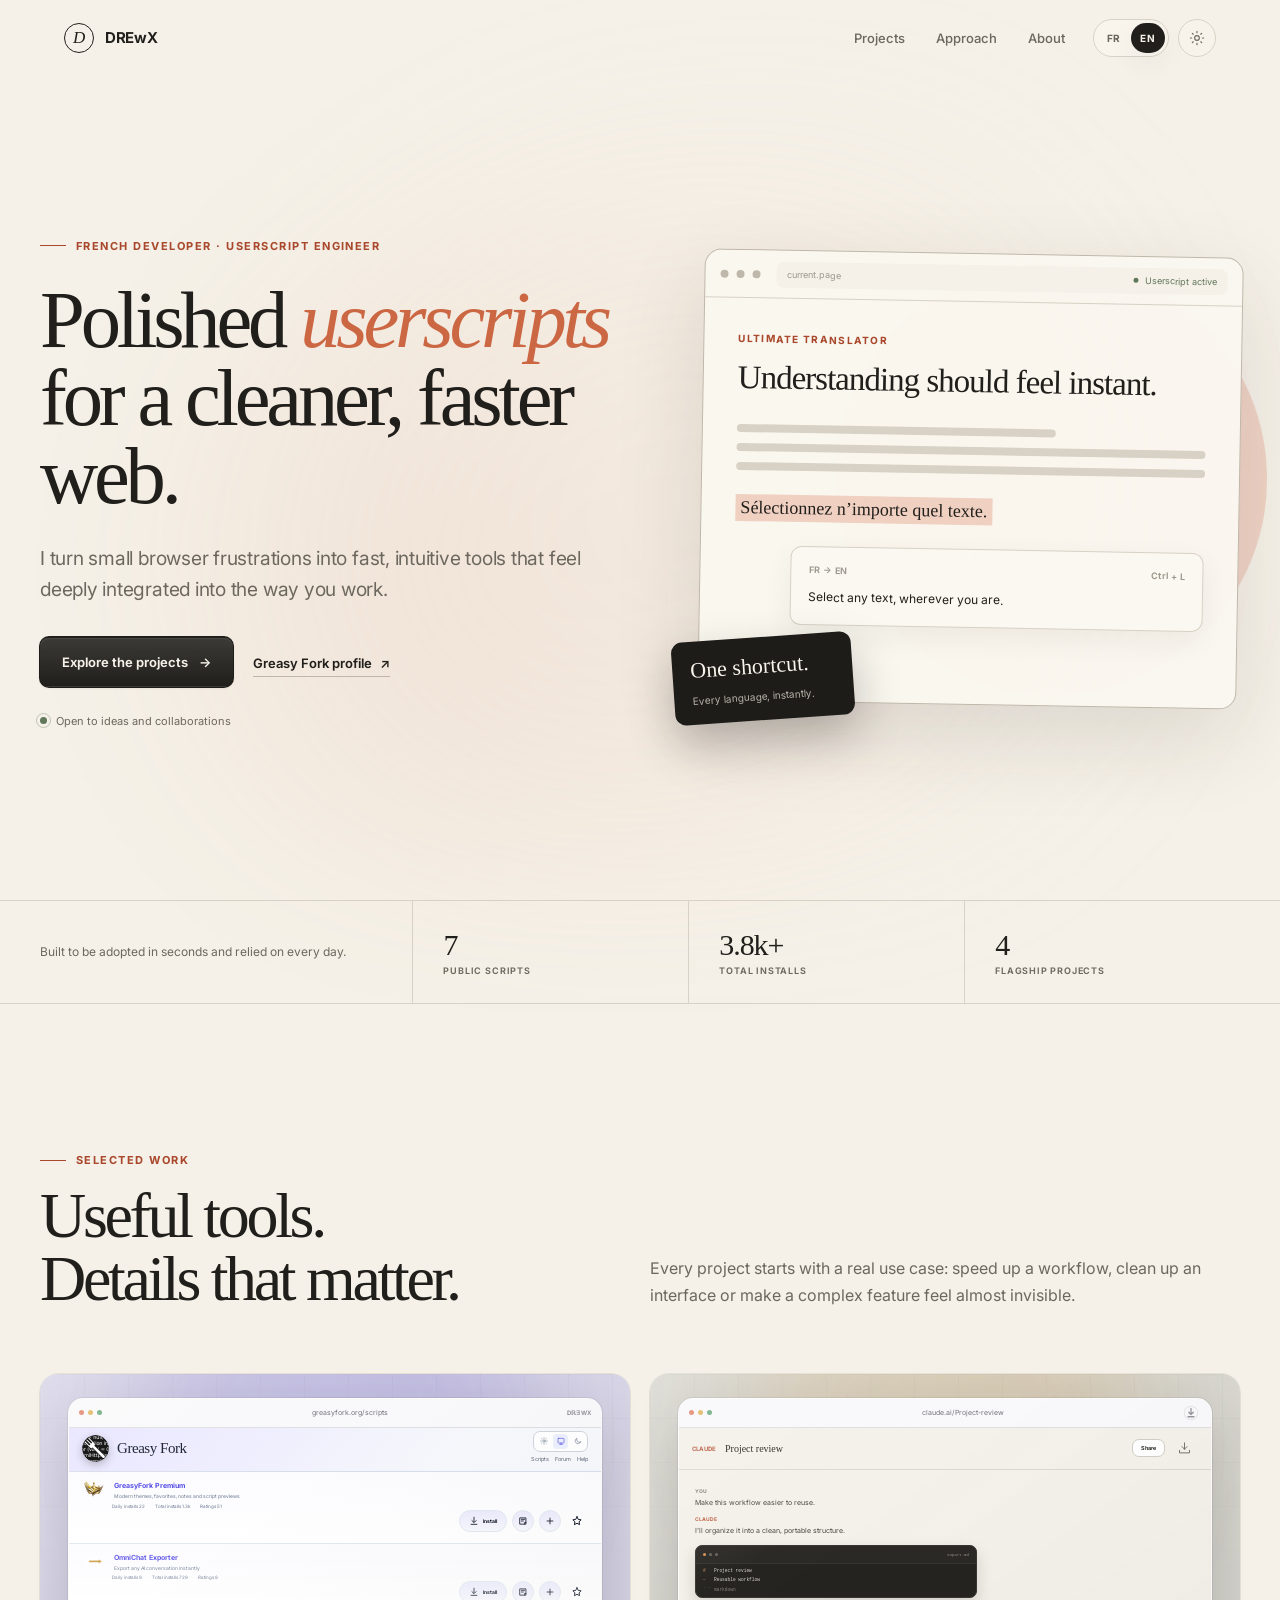
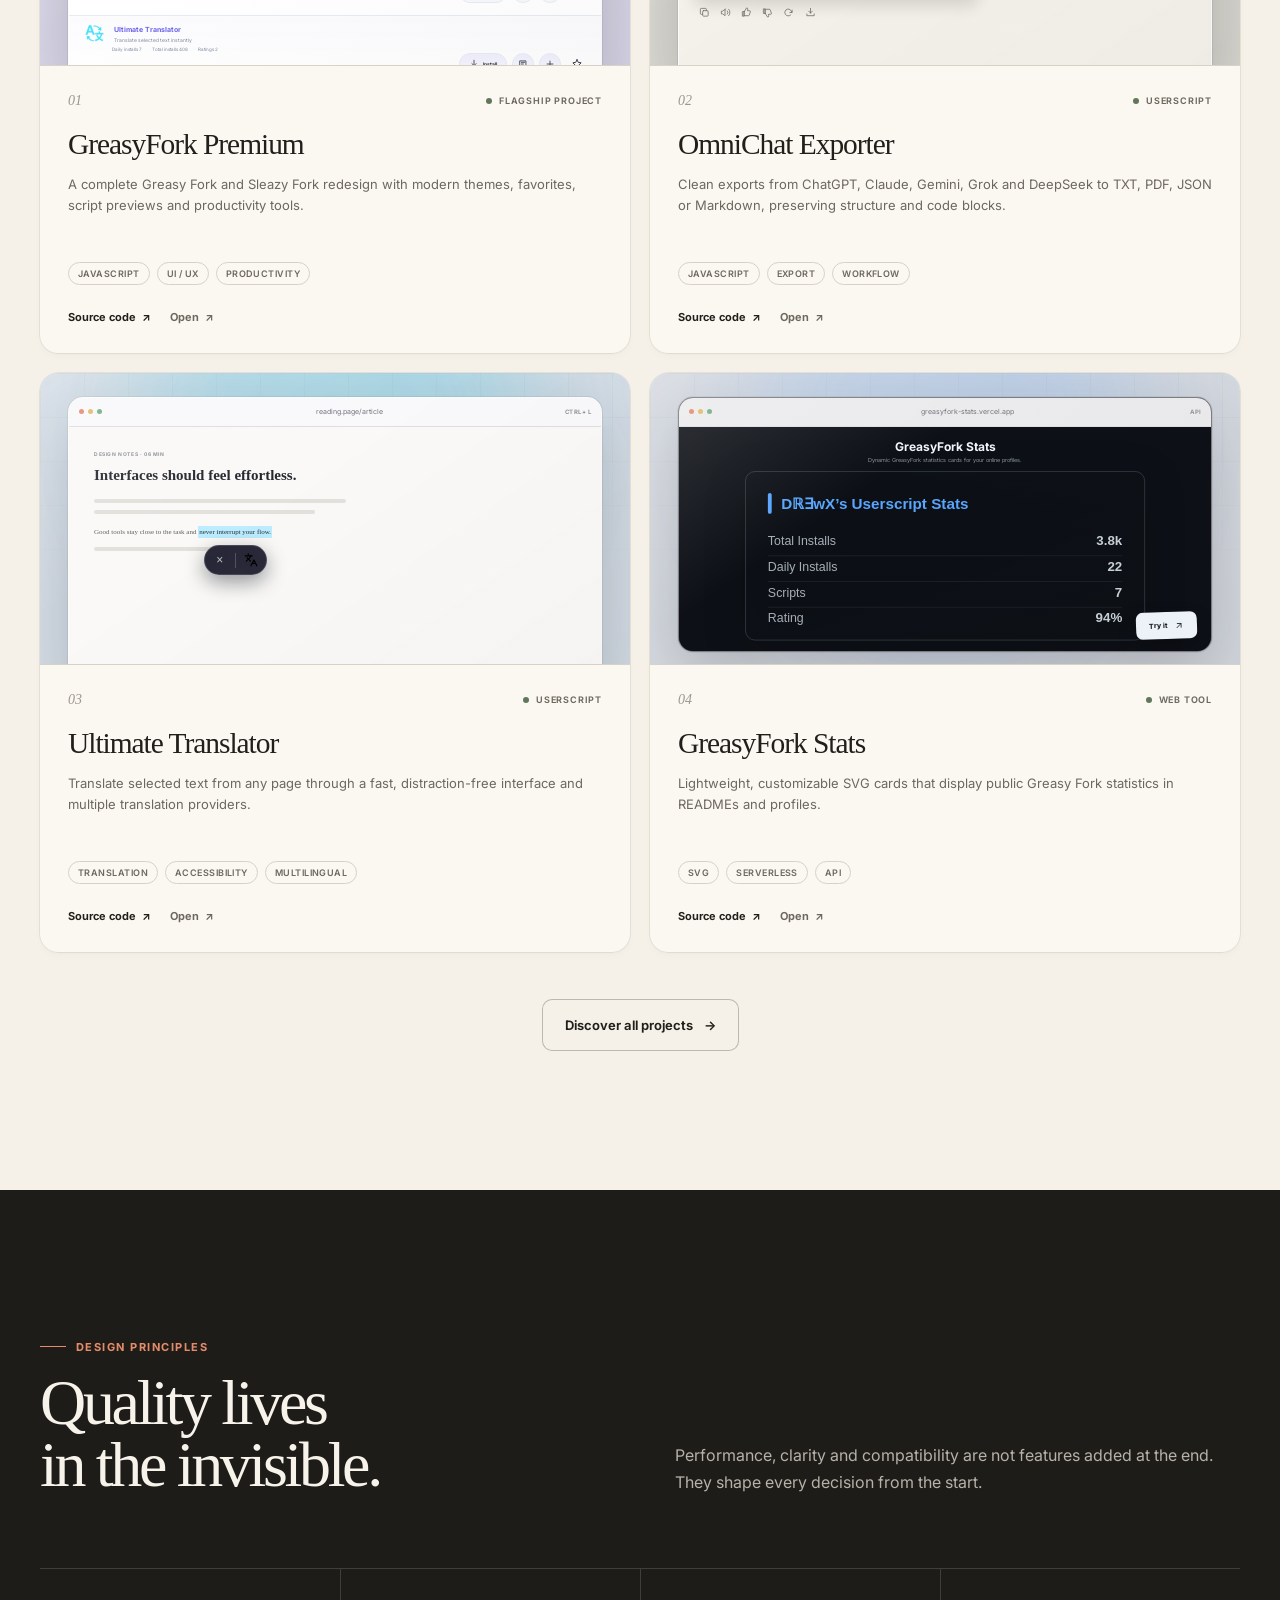
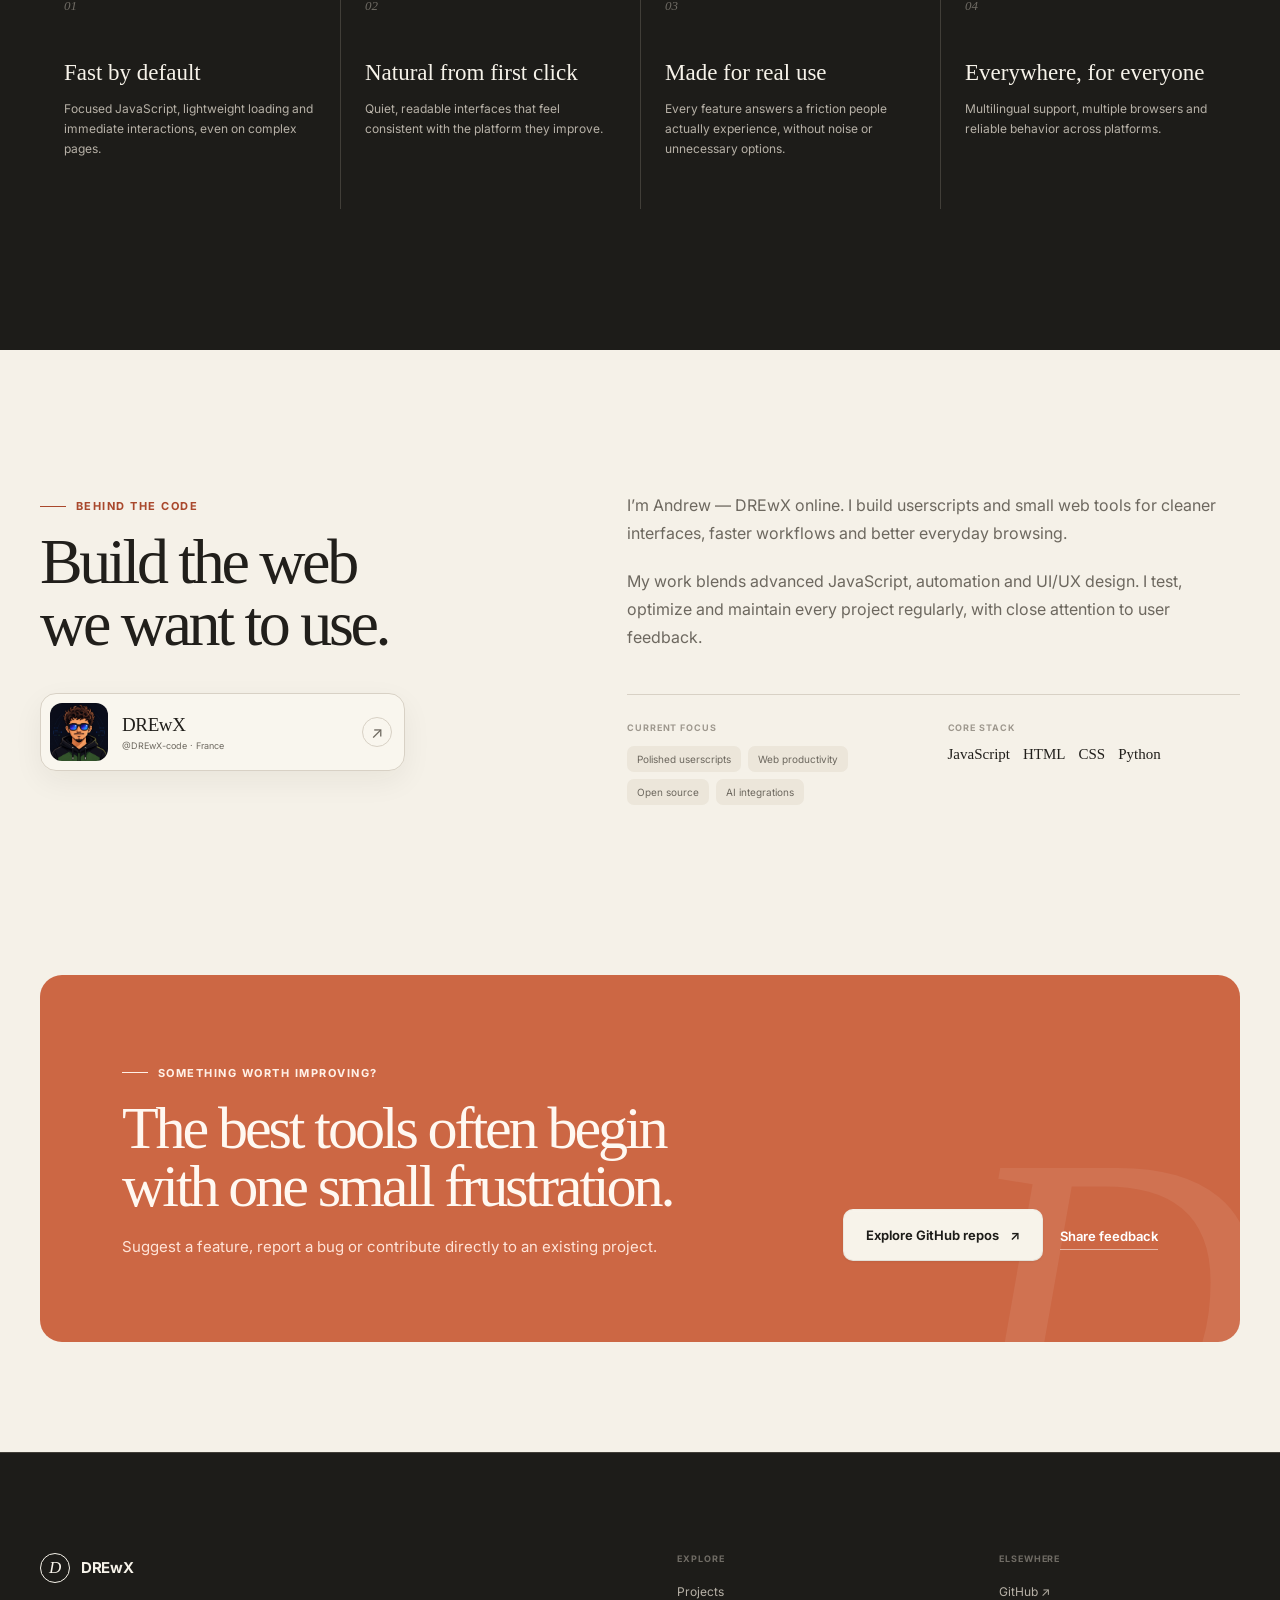
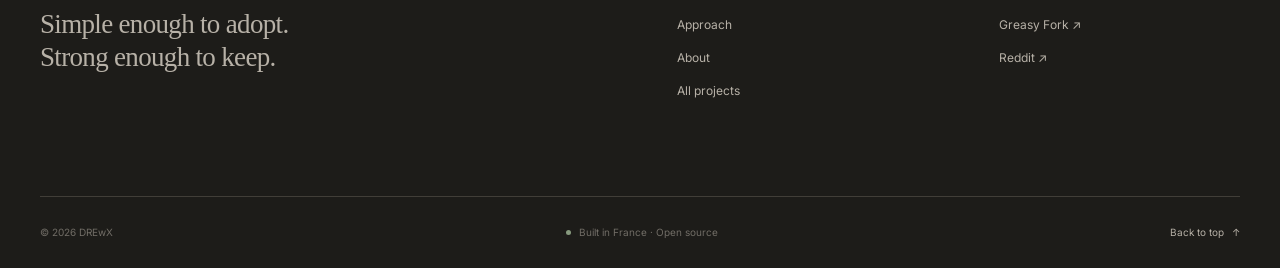
==== index.html @ bedeeb5f "feat: enhance portfolio stats, cursor, and clean URLs" ====
<!DOCTYPE html>
<html lang="fr">
<head>
  <meta charset="UTF-8">
  <meta name="google-site-verification" content="QLXT5mRkkE0RLohikOZYJKlbKSZ8KpqxSs6gYsrjnWg">
  <meta name="viewport" content="width=device-width, initial-scale=1">
  <meta name="description" content="Andrew, alias DREwX, conçoit des userscripts et outils web performants, intuitifs et utiles au quotidien.">
  <meta name="theme-color" content="#f5f1e8">

  <meta property="og:title" content="DREwX — Userscripts soignés pour un web plus fluide">
  <meta property="og:description" content="Andrew, alias DREwX, conçoit des userscripts et outils web performants, intuitifs et utiles au quotidien.">
  <meta property="og:type" content="website">
  <meta property="og:url" content="https://drewx-code.github.io/">

  <link rel="canonical" href="https://drewx-code.github.io/">
  <link rel="icon" href="favicon.png" type="image/png" sizes="192x192">
  <link rel="shortcut icon" href="favicon.ico">
  <link rel="apple-touch-icon" href="apple-touch-icon.png" sizes="180x180">

  <title>DREwX — Userscripts soignés pour un web plus fluide</title>
  <script>
    (() => {
      if (/^https?:$/.test(location.protocol) && location.pathname.endsWith('/index.html')) {
        history.replaceState(history.state, '', `${location.pathname.slice(0, -10)}${location.search}${location.hash}`);
      }
      try {
        const saved = localStorage.getItem('drewx-theme');
        document.documentElement.dataset.theme = saved || (matchMedia('(prefers-color-scheme: dark)').matches ? 'dark' : 'light');
      } catch {
        document.documentElement.dataset.theme = matchMedia('(prefers-color-scheme: dark)').matches ? 'dark' : 'light';
      }
    })();
  </script>
  <link rel="preconnect" href="https://fonts.googleapis.com">
  <link rel="preconnect" href="https://fonts.gstatic.com" crossorigin>
  <link href="https://fonts.googleapis.com/css2?family=Inter:wght@400;520;600;650;720&display=swap" rel="stylesheet">
  <link rel="stylesheet" href="assets/css/styles.css">
  <script type="application/ld+json">
    {
      "@context": "https://schema.org",
      "@type": "Person",
      "name": "Andrew",
      "alternateName": "DREwX",
      "url": "https://drewx-code.github.io/",
      "sameAs": [
        "https://github.com/DREwX-code",
        "https://greasyfork.org/users/1259433-d%E2%84%9D-wx",
        "https://www.reddit.com/user/DrewXDev/"
      ],
      "knowsAbout": ["JavaScript", "Userscripts", "UI/UX", "Web automation", "Open source"]
    }
  </script>
</head>
<body data-page="home">
  <a class="skip-link" href="#content" data-i18n="skipLink">Aller au contenu</a>
  <div class="grain" aria-hidden="true"></div>
  <div class="scroll-progress" data-scroll-progress aria-hidden="true"></div>

  <header class="site-header" data-header>
    <div class="nav wrap">
      <a class="brand" href="#top" aria-label="DREwX, accueil" data-i18n-aria="homeLabel">
        <span class="brand-mark" aria-hidden="true">D</span>
        <span>DREwX</span>
      </a>

      <nav class="nav-desktop" aria-label="Navigation principale" data-i18n-aria="navLabel">
        <a href="#work" data-i18n="navWork">Projets</a>
        <a href="#approach" data-i18n="navApproach">Approche</a>
        <a href="#about" data-i18n="navAbout">À propos</a>
      </nav>

      <div class="nav-actions">
        <div class="language-switch" role="group" aria-label="Choisir la langue" data-i18n-aria="languageLabel">
          <button type="button" data-language="fr" aria-pressed="true">FR</button>
          <button type="button" data-language="en" aria-pressed="false">EN</button>
        </div>
        <button class="icon-button" type="button" data-theme-toggle aria-label="Passer au thème sombre">
          <svg class="sun-icon" viewBox="0 0 24 24" aria-hidden="true"><circle cx="12" cy="12" r="3.5"></circle><path d="M12 2v2M12 20v2M4.93 4.93l1.42 1.42M17.65 17.65l1.42 1.42M2 12h2M20 12h2M4.93 19.07l1.42-1.42M17.65 6.35l1.42-1.42"></path></svg>
          <svg class="moon-icon" viewBox="0 0 24 24" aria-hidden="true"><path d="M20 15.2A8.5 8.5 0 0 1 8.8 4a8.5 8.5 0 1 0 11.2 11.2Z"></path></svg>
        </button>
        <button class="icon-button menu-toggle" type="button" data-menu-toggle aria-controls="mobile-menu" aria-expanded="false" aria-label="Ouvrir le menu"><span class="menu-lines" aria-hidden="true"><i></i><i></i></span></button>
      </div>
    </div>
  </header>

  <div class="mobile-panel" id="mobile-menu" data-mobile-panel aria-hidden="true" inert>
    <nav aria-label="Navigation mobile" data-i18n-aria="mobileNavLabel">
      <a href="#work"><span>01</span><b data-i18n="navWork">Projets</b></a>
      <a href="#approach"><span>02</span><b data-i18n="navApproach">Approche</b></a>
      <a href="#about"><span>03</span><b data-i18n="navAbout">À propos</b></a>
      <a href="projects/"><span>04</span><b data-i18n="navAllProjects">Tous les projets</b></a>
    </nav>
  </div>

  <main id="content" tabindex="-1">
    <section class="hero wrap" id="top" aria-labelledby="hero-title">
      <div class="hero-copy reveal visible">
        <span class="eyebrow" data-i18n="heroEyebrow">French Developer · Userscript Engineer</span>
        <h1 class="display-title" id="hero-title" data-i18n-html="heroTitle">Des userscripts <em>soignés</em> pour un web plus fluide.</h1>
        <p data-i18n="heroCopy">Je transforme les petites frictions du navigateur en outils rapides, intuitifs et profondément intégrés à vos habitudes.</p>
        <div class="hero-actions">
          <a class="button" href="#work"><span data-i18n="heroPrimary">Explorer les projets</span><span class="arrow" aria-hidden="true">→</span></a>
          <a class="text-link" href="https://greasyfork.org/users/1259433-d%E2%84%9D-wx" target="_blank" rel="noopener noreferrer"><span data-i18n="heroSecondary">Profil Greasy Fork</span><span aria-hidden="true">↗</span></a>
        </div>
        <div class="availability"><span class="availability-dot" aria-hidden="true"></span><span data-i18n="availability">Ouvert aux idées et collaborations</span></div>
      </div>

      <div class="browser-scene reveal visible" data-delay="100" role="img" aria-label="Aperçu interactif d’un userscript DREwX" data-i18n-aria="previewLabel">
        <div class="browser-window">
          <div class="browser-bar">
            <span class="browser-dot"></span><span class="browser-dot"></span><span class="browser-dot"></span>
            <div class="address-bar"><span>current.page</span><span class="script-status" data-i18n="demoStatus">Userscript actif</span></div>
          </div>
          <div class="demo-body">
            <div class="demo-kicker" data-i18n="demoKicker">Ultimate Translator</div>
            <div class="demo-title" data-i18n="demoTitle">Comprendre devrait être instantané.</div>
            <div class="demo-line"></div><div class="demo-line"></div><div class="demo-line"></div>
            <span class="selected-text" data-i18n="demoSource">Select any text, anywhere.</span>
            <div class="translation-card">
              <div class="translation-head"><span data-i18n="demoDirection">EN → FR</span><span>Ctrl + L</span></div>
              <p data-i18n="demoResult">Sélectionnez n’importe quel texte, où que vous soyez.</p>
            </div>
          </div>
        </div>
        <div class="floating-hint" aria-hidden="true">
          <strong data-i18n="demoHint">Un raccourci.</strong>
          <span data-i18n="demoHintCopy">Toutes les langues, instantanément.</span>
        </div>
      </div>
    </section>

    <section class="proof-strip" aria-label="Chiffres clés" data-i18n-aria="proofLabel">
      <div class="proof-grid wrap">
        <div class="proof-item" data-i18n="proofIntro">Conçus pour être adoptés en quelques secondes et gardés au quotidien.</div>
        <div class="proof-item"><strong data-gf-script-count>7</strong><span data-i18n="publicScripts">Scripts publics</span></div>
        <div class="proof-item"><strong data-gf-total-installs>3.8k+</strong><span data-i18n="installs">Installations cumulées</span></div>
        <div class="proof-item"><strong>4</strong><span data-i18n="flagshipProjects">Projets phares</span></div>
      </div>
    </section>

    <section class="section wrap" id="work" aria-labelledby="work-title">
      <div class="section-heading reveal" data-anchor-focus>
        <div>
          <span class="eyebrow" data-i18n="workEyebrow">Travaux sélectionnés</span>
          <h2 class="display-title" id="work-title" data-i18n-html="workTitle">Des outils utiles.<br>Des détails qui comptent.</h2>
        </div>
        <p data-i18n="workIntro">Chaque projet part d’un usage réel : accélérer un workflow, nettoyer une interface ou rendre une fonction complexe presque invisible.</p>
      </div>

      <div class="featured-grid">
        <article class="feature-card reveal" data-delay="0">
          <div class="feature-visual premium-visual">
            <div class="visual-aura"></div>
            <div class="product-frame premium-frame" data-product-scene>
              <div class="product-toolbar"><span class="window-dots"><i></i><i></i><i></i></span><span class="product-address">greasyfork.org/scripts</span><span class="toolbar-action">Dℝ∃wX</span></div>
              <div class="premium-app" data-demo-theme="dark">
                <div class="premium-topbar"><span class="gf-brand"><img src="assets/images/greasyfork.svg" width="96" height="96" alt="">Greasy Fork</span><span class="premium-nav">Scripts&nbsp;&nbsp; Forum&nbsp;&nbsp; Help</span><span class="premium-theme-controls"><button type="button" data-demo-action="gf-theme" data-demo-theme-value="light" aria-label="Light theme"><svg viewBox="0 0 24 24"><circle cx="12" cy="12" r="3.5"></circle><path d="M12 2v2M12 20v2M4.9 4.9l1.5 1.5M17.6 17.6l1.5 1.5M2 12h2M20 12h2M4.9 19.1l1.5-1.5M17.6 6.4l1.5-1.5"></path></svg></button><button class="is-active" type="button" data-demo-action="gf-theme" data-demo-theme-value="system" aria-label="System theme"><svg viewBox="0 0 24 24"><rect x="3" y="4" width="18" height="14" rx="2"></rect><path d="M8 22h8M12 18v4"></path></svg></button><button type="button" data-demo-action="gf-theme" data-demo-theme-value="dark" aria-label="Dark theme"><svg viewBox="0 0 24 24"><path d="M20 15.2A8.5 8.5 0 0 1 8.8 4 8.5 8.5 0 1 0 20 15.2Z"></path></svg></button></span></div>
                <div class="gf-script-list">
                  <div class="gf-script-row gf-primary-row" data-gf-script-id="562938">
                    <div class="gf-script-heading"><img src="assets/images/products/greasyfork-premium.png" width="144" height="144" alt=""><span><strong>GreasyFork Premium</strong><small>Modern themes, favorites, notes and script previews</small></span></div>
                    <div class="gf-script-meta"><span data-gf-stat="daily_installs">Daily installs 22</span><span data-gf-stat="total_installs">Total installs 1.3k</span><span data-gf-stat="ratings">Ratings 51</span></div>
                    <div class="gf-script-actions">
                      <button class="gf-install-button" type="button" data-demo-action="gf-install" aria-label="Install GreasyFork Premium"><svg viewBox="0 0 24 24"><path d="M12 3v11"></path><path d="m7 11 5 5 5-5"></path><path d="M5 20h14"></path></svg><span>Install</span></button>
                      <button class="gf-action-button gf-note-button" type="button" data-demo-action="gf-note" aria-label="Open note"><svg viewBox="0 0 24 24"><path d="M5 4.5h14v15H5z"></path><path d="M8 8h8"></path><path d="M8 12h5"></path><path d="M16 19.5v-4h3"></path></svg><span class="product-cursor premium-cursor"><svg viewBox="0 0 24 24"><path d="M5 3l13 9-6 1.4 3.4 5.5-2.8 1.7-3.2-5.5L5 19V3Z"></path></svg></span></button>
                      <button class="gf-action-button gf-detail-button" type="button" data-demo-action="gf-detail" aria-label="Show details"><svg viewBox="0 0 24 24"><path d="M12 5v14"></path><path d="M5 12h14"></path></svg></button>
                      <button class="gf-star-button" type="button" data-demo-action="gf-favorite" aria-label="Add to favorites"><svg viewBox="0 0 24 24"><path d="m12 3.6 2.55 5.17 5.7.83-4.12 4.01.97 5.67L12 16.6l-5.1 2.68.97-5.67L3.75 9.6l5.7-.83L12 3.6Z"></path></svg></button>
                    </div>
                    <div class="gf-note-panel"><div class="gf-note-editor"><span>Useful on every Greasy Fork visit.</span><div class="gf-note-controls"><button type="button" data-demo-action="gf-note-delete" data-i18n="noteDelete">Supprimer</button><button type="button" data-demo-action="gf-note-done" data-i18n="noteDone">Terminé</button></div></div></div>
                  </div>
                  <div class="gf-script-row gf-secondary-row" data-gf-script-id="567743"><div class="gf-script-heading"><img src="assets/images/products/omnichat-exporter.png" width="144" height="144" alt=""><span><strong>OmniChat Exporter</strong><small>Export any AI conversation instantly</small></span></div><div class="gf-script-meta"><span data-gf-stat="daily_installs">Daily installs 9</span><span data-gf-stat="total_installs">Total installs 729</span><span data-gf-stat="ratings">Ratings 8</span></div><div class="gf-script-actions"><button class="gf-install-button" type="button" data-demo-action="gf-install" aria-label="Install OmniChat Exporter"><svg viewBox="0 0 24 24"><path d="M12 3v11"></path><path d="m7 11 5 5 5-5"></path><path d="M5 20h14"></path></svg><span>Install</span></button><button class="gf-action-button gf-note-button" type="button" data-demo-action="gf-note" aria-label="Open note"><svg viewBox="0 0 24 24"><path d="M5 4.5h14v15H5z"></path><path d="M8 8h8"></path><path d="M8 12h5"></path><path d="M16 19.5v-4h3"></path></svg></button><button class="gf-action-button gf-detail-button" type="button" data-demo-action="gf-detail" aria-label="Show details"><svg viewBox="0 0 24 24"><path d="M12 5v14"></path><path d="M5 12h14"></path></svg></button><button class="gf-star-button" type="button" data-demo-action="gf-favorite" aria-label="Add to favorites"><svg viewBox="0 0 24 24"><path d="m12 3.6 2.55 5.17 5.7.83-4.12 4.01.97 5.67L12 16.6l-5.1 2.68.97-5.67L3.75 9.6l5.7-.83L12 3.6Z"></path></svg></button></div></div>
                  <div class="gf-script-row gf-tertiary-row" data-gf-script-id="536284"><div class="gf-script-heading"><img src="assets/images/products/ultimate-translator.png" width="144" height="144" alt=""><span><strong>Ultimate Translator</strong><small>Translate selected text instantly</small></span></div><div class="gf-script-meta"><span data-gf-stat="daily_installs">Daily installs 7</span><span data-gf-stat="total_installs">Total installs 408</span><span data-gf-stat="ratings">Ratings 2</span></div><div class="gf-script-actions"><button class="gf-install-button" type="button" data-demo-action="gf-install" aria-label="Install Ultimate Translator"><svg viewBox="0 0 24 24"><path d="M12 3v11"></path><path d="m7 11 5 5 5-5"></path><path d="M5 20h14"></path></svg><span>Install</span></button><button class="gf-action-button gf-note-button" type="button" data-demo-action="gf-note" aria-label="Open note"><svg viewBox="0 0 24 24"><path d="M5 4.5h14v15H5z"></path><path d="M8 8h8"></path><path d="M8 12h5"></path><path d="M16 19.5v-4h3"></path></svg></button><button class="gf-action-button gf-detail-button" type="button" data-demo-action="gf-detail" aria-label="Show details"><svg viewBox="0 0 24 24"><path d="M12 5v14"></path><path d="M5 12h14"></path></svg></button><button class="gf-star-button" type="button" data-demo-action="gf-favorite" aria-label="Add to favorites"><svg viewBox="0 0 24 24"><path d="m12 3.6 2.55 5.17 5.7.83-4.12 4.01.97 5.67L12 16.6l-5.1 2.68.97-5.67L3.75 9.6l5.7-.83L12 3.6Z"></path></svg></button></div></div>
                </div>
              </div>
            </div>
          </div>
          <div class="feature-body">
            <div class="feature-top"><span class="feature-number">01</span><span class="project-type" data-i18n="projectFeatured">Projet phare</span></div>
            <h3>GreasyFork Premium</h3>
            <p data-i18n="premiumDesc">Une refonte complète de Greasy Fork et Sleazy Fork avec thèmes modernes, favoris, aperçu des scripts et outils de productivité.</p>
            <div class="tag-list"><span class="tag">JavaScript</span><span class="tag">UI / UX</span><span class="tag" data-i18n="tagProductivity">Productivité</span></div>
            <div class="card-links"><a href="https://github.com/DREwX-code/greasyfork-premium" target="_blank" rel="noopener noreferrer"><span data-i18n="sourceCode">Code source</span> ↗</a><a href="https://greasyfork.org/scripts/562938-greasyfork-premium" target="_blank" rel="noopener noreferrer"><span data-i18n="liveProject">Ouvrir</span> ↗</a></div>
          </div>
        </article>

        <article class="feature-card reveal" data-delay="80">
          <div class="feature-visual chat-visual">
            <div class="visual-aura"></div>
            <div class="product-frame omni-frame" data-product-scene>
              <div class="product-toolbar"><span class="window-dots"><i></i><i></i><i></i></span><span class="product-address">claude.ai/Project-review</span><span class="omni-download-indicator"><svg viewBox="0 0 24 24"><circle class="omni-download-track" cx="12" cy="12" r="9"></circle><circle class="omni-download-progress" cx="12" cy="12" r="9" pathLength="1"></circle><path class="omni-download-icon" d="M12 6v8m0 0 3-3m-3 3-3-3M8 17h8"></path><path class="omni-download-check" d="m8 12 2.6 2.6L16.5 9"></path></svg></span></div>
              <div class="omni-app">
                <div class="omni-head"><span class="omni-platform-label">Claude</span><strong>Project review</strong><div class="omni-native-actions"><span class="omni-share-button">Share</span><button class="omni-export-button" type="button" data-demo-action="omni-export" data-i18n-aria="exportConversation" aria-label="Exporter la conversation"><svg viewBox="0 0 24 24"><path d="M12 3v10m0 0 4-4m-4 4-4-4M4 15v4h16v-4"></path></svg></button></div></div>
                <div class="omni-thread"><span class="omni-role">You</span><p>Make this workflow easier to reuse.</p><span class="omni-role assistant">Claude</span><p>I’ll organize it into a clean, portable structure.</p><div class="omni-code"><div class="omni-code-head"><span><i></i><i></i><i></i></span><b>export.md</b></div><div class="omni-code-line"><em>#</em><span>Project review</span></div><div class="omni-code-line"><em>−</em><span>Reusable workflow</span></div><div class="omni-code-line muted"><em>```</em><span>markdown</span></div></div><div class="omni-message-actions"><button type="button" data-demo-action="omni-copy" data-i18n-aria="demoCopy" aria-label="Copier"><svg viewBox="0 0 24 24"><rect x="8" y="8" width="12" height="12" rx="2"></rect><path d="M16 8V5a2 2 0 0 0-2-2H5a2 2 0 0 0-2 2v9a2 2 0 0 0 2 2h3"></path></svg></button><button type="button" data-demo-action="omni-speak" data-i18n-aria="demoListen" aria-label="Écouter"><svg viewBox="0 0 24 24"><path d="M11 5 6 9H3v6h3l5 4V5Z"></path><path d="M16 8.5a5 5 0 0 1 0 7"></path><path d="M19 5a10 10 0 0 1 0 14"></path></svg></button><button type="button" data-demo-action="omni-vote-up" data-i18n-aria="demoHelpful" aria-label="Utile"><svg viewBox="0 0 24 24"><path d="M7 10v10H3V10h4Zm0 9h9.2a2 2 0 0 0 1.9-1.4l2.2-7A2 2 0 0 0 18.4 8H14l.6-3.1A2.4 2.4 0 0 0 12.2 2L7 10Z"></path></svg></button><button type="button" data-demo-action="omni-vote-down" data-i18n-aria="demoNotHelpful" aria-label="Pas utile"><svg viewBox="0 0 24 24"><path d="M7 14V4H3v10h4Zm0-9h9.2a2 2 0 0 1 1.9 1.4l2.2 7a2 2 0 0 1-1.9 2.6H14l.6 3.1a2.4 2.4 0 0 1-2.4 2.9L7 14Z"></path></svg></button><button type="button" data-demo-action="omni-retry" data-i18n-aria="demoRetry" aria-label="Régénérer"><svg viewBox="0 0 24 24"><path d="M20 7v5h-5"></path><path d="M19 12a7.5 7.5 0 1 0-2.2 5.3"></path></svg></button><button class="omni-inline-export" type="button" data-demo-action="omni-export" data-i18n-aria="exportConversation" aria-label="Exporter la conversation"><svg viewBox="0 0 24 24"><path d="M12 3v10m0 0 4-4m-4 4-4-4M4 15v4h16v-4"></path></svg></button></div></div>
              </div>
              <div class="omni-format-menu omni-format-menu--header" data-export-menu="header"><button type="button" data-demo-action="omni-format" data-export-format="txt">TXT</button><button type="button" data-demo-action="omni-format" data-export-format="pdf">PDF</button><button type="button" data-demo-action="omni-format" data-export-format="json">JSON</button><button class="omni-markdown-option" type="button" data-demo-action="omni-format" data-export-format="markdown">Markdown (MD)</button></div>
              <div class="omni-format-menu omni-format-menu--inline" data-export-menu="inline"><button type="button" data-demo-action="omni-format" data-export-format="txt">TXT</button><button type="button" data-demo-action="omni-format" data-export-format="pdf">PDF</button><button type="button" data-demo-action="omni-format" data-export-format="json">JSON</button><button class="omni-markdown-option" type="button" data-demo-action="omni-format" data-export-format="markdown">Markdown (MD)</button></div>
              <span class="product-cursor omni-cursor"><svg viewBox="0 0 24 24"><path d="M5 3l13 9-6 1.4 3.4 5.5-2.8 1.7-3.2-5.5L5 19V3Z"></path></svg></span>
            </div>
          </div>
          <div class="feature-body">
            <div class="feature-top"><span class="feature-number">02</span><span class="project-type" data-i18n="projectUserscript">Userscript</span></div>
            <h3>OmniChat Exporter</h3>
            <p data-i18n="omnichatDesc">Des exports propres de ChatGPT, Claude, Gemini, Grok et DeepSeek en TXT, PDF, JSON ou Markdown, structure et blocs de code préservés.</p>
            <div class="tag-list"><span class="tag">JavaScript</span><span class="tag" data-i18n="tagExport">Export</span><span class="tag" data-i18n="tagWorkflow">Workflow</span></div>
            <div class="card-links"><a href="https://github.com/DREwX-code/omnichat-exporter" target="_blank" rel="noopener noreferrer"><span data-i18n="sourceCode">Code source</span> ↗</a><a href="https://greasyfork.org/scripts/567743-omnichat-exporter-export-any-ai-chat-instantly" target="_blank" rel="noopener noreferrer"><span data-i18n="liveProject">Ouvrir</span> ↗</a></div>
          </div>
        </article>

        <article class="feature-card reveal" data-delay="0">
          <div class="feature-visual translator-visual">
            <div class="visual-aura"></div>
            <div class="product-frame translator-frame" data-product-scene>
              <div class="product-toolbar"><span class="window-dots"><i></i><i></i><i></i></span><span class="product-address">reading.page/article</span><span class="toolbar-action">Ctrl + L</span></div>
              <div class="reader-page"><span class="reader-kicker">DESIGN NOTES · 06 MIN</span><strong>Interfaces should feel effortless.</strong><i></i><i></i><p>Good tools stay close to the task and <mark>never interrupt your flow.</mark></p><i class="short"></i>
                <div class="utst-selection-bubble"><button class="utst-bubble-close" type="button" data-demo-action="utst-close" data-i18n-aria="demoClose" aria-label="Fermer">×</button><i></i><button class="utst-bubble-action" type="button" data-demo-action="utst-open" data-i18n-aria="demoTranslate" aria-label="Traduire"><svg viewBox="0 0 24 24"><path d="M5 8l6 6"></path><path d="M4 14l6-6 2-3"></path><path d="M2 5h12"></path><path d="M7 2h1"></path><path d="M22 22l-5-10-5 10"></path><path d="M14 18h6"></path></svg></button></div>
              </div>
              <div class="translator-popover"><div class="translator-handle"><img src="assets/images/products/ultimate-translator.png" width="144" height="144" alt=""><i></i><span>Ultimate Translator</span></div><span class="utst-close-button"><svg viewBox="0 0 24 24"><path d="M18 6 6 18M6 6l12 12"></path></svg></span><div class="language-row"><span>English <b>▾</b></span><i>→</i><span>Français <b>▾</b></span></div><div class="translation-result">ne jamais interrompre votre flux.</div><div class="translation-tools"><span><svg viewBox="0 0 24 24"><path d="M11 5 6 9H2v6h4l5 4V5z"></path><path d="M19.07 4.93a10 10 0 0 1 0 14.14"></path><path d="M15.54 8.46a5 5 0 0 1 0 7.07"></path></svg></span><span class="utst-copy-button"><svg viewBox="0 0 24 24"><rect x="9" y="9" width="13" height="13" rx="2" ry="2"></rect><path d="M5 15H4a2 2 0 0 1-2-2V4a2 2 0 0 1 2-2h9a2 2 0 0 1 2 2v1"></path></svg></span><span><svg viewBox="0 0 24 24"><polyline points="15 3 21 3 21 9"></polyline><polyline points="9 21 3 21 3 15"></polyline><line x1="21" y1="3" x2="14" y2="10"></line><line x1="3" y1="21" x2="10" y2="14"></line></svg></span><span><svg viewBox="0 0 24 24"><path d="M12 15.5C13.933 15.5 15.5 13.933 15.5 12C15.5 10.067 13.933 8.5 12 8.5C10.067 8.5 8.5 10.067 8.5 12C8.5 13.933 10.067 15.5 12 15.5Z"></path><path d="M19.4 15C19.2669 15.3016 19.2272 15.6362 19.286 15.9606C19.3448 16.285 19.4995 16.5843 19.73 16.82L19.79 16.88C19.976 17.0657 20.1235 17.2863 20.2241 17.5291C20.3248 17.7719 20.3766 18.0322 20.3766 18.295C20.3766 18.5578 20.3248 18.8181 20.2241 19.0609C20.1235 19.3037 19.976 19.5243 19.79 19.71C19.6043 19.896 19.3837 20.0435 19.1409 20.1441C18.8981 20.2448 18.6378 20.2966 18.375 20.2966C18.1122 20.2966 17.8519 20.2448 17.6091 20.1441C17.3663 20.0435 17.1457 19.896 16.96 19.71L16.9 19.65C16.6643 19.4195 16.365 19.2648 16.0406 19.206C15.7162 19.1472 15.3816 19.1869 15.08 19.32C14.7842 19.4468 14.532 19.6572 14.3543 19.9255C14.1766 20.1938 14.0813 20.5082 14.08 20.83V21C14.08 21.5304 13.8693 22.0391 13.4942 22.4142C13.1191 22.7893 12.6104 23 12.08 23C11.5496 23 11.0409 22.7893 10.6658 22.4142C10.2907 22.0391 10.08 21.5304 10.08 21V20.91C10.0723 20.579 9.96512 20.258 9.77251 19.9887C9.5799 19.7194 9.31074 19.5143 9 19.4C8.69838 19.2669 8.36381 19.2272 8.03941 19.286C7.71502 19.3448 7.41568 19.4995 7.18 19.73L7.12 19.79C6.93425 19.976 6.71368 20.1235 6.47088 20.2241C6.22808 20.3248 5.96783 20.3766 5.705 20.3766C5.44217 20.3766 5.18192 20.3248 4.93912 20.2241C4.69632 20.1235 4.47575 19.976 4.29 19.79C4.10405 19.6043 3.95653 19.3837 3.85588 19.1409C3.75523 18.8981 3.70343 18.6378 3.70343 18.375C3.70343 18.1122 3.75523 17.8519 3.85588 17.6091C3.95653 17.3663 4.10405 17.1457 4.29 16.96L4.35 16.9C4.58054 16.6643 4.73519 16.365 4.794 16.0406C4.85282 15.7162 4.81312 15.3816 4.68 15.08C4.55324 14.7842 4.34276 14.532 4.07447 14.3543C3.80618 14.1766 3.49179 14.0813 3.17 14.08H3C2.46957 14.08 1.96086 13.8693 1.58579 13.4942C1.21071 13.1191 1 12.6104 1 12.08C1 11.5496 1.21071 11.0409 1.58579 10.6658C1.96086 10.2907 2.46957 10.08 3 10.08H3.09C3.42099 10.0723 3.742 9.96512 4.0113 9.77251C4.28059 9.5799 4.48572 9.31074 4.6 9C4.73312 8.69838 4.77282 8.36381 4.714 8.03941C4.65519 7.71502 4.50054 7.41568 4.27 7.18L4.21 7.12C4.02405 6.93425 3.87653 6.71368 3.77588 6.47088C3.67523 6.22808 3.62343 5.96783 3.62343 5.705C3.62343 5.44217 3.67523 5.18192 3.77588 4.93912C3.87653 4.69632 4.02405 4.47575 4.21 4.29C4.39575 4.10405 4.61632 3.95653 4.85912 3.85588C5.10192 3.75523 5.36217 3.70343 5.625 3.70343C5.88783 3.70343 6.14808 3.75523 6.39088 3.85588C6.63368 3.95653 6.85425 4.10405 7.04 4.29L7.1 4.35C7.33568 4.58054 7.63502 4.73519 7.95941 4.794C8.28381 4.85282 8.61838 4.81312 8.92 4.68H9C9.29577 4.55324 9.54802 4.34276 9.72569 4.07447C9.90337 3.80618 9.99872 3.49179 10 3.17V3C10 2.46957 10.2107 1.96086 10.5858 1.58579C10.9609 1.21071 11.4696 1 12 1C12.5304 1 13.0391 1.21071 13.4142 1.58579C13.7893 1.96086 14 2.46957 14 3V3.09C14.0013 3.41179 14.0966 3.72618 14.2743 3.99447C14.452 4.26276 14.7042 4.47324 15 4.6C15.3016 4.73312 15.6362 4.77282 15.9606 4.714C16.285 4.65519 16.5843 4.50054 16.82 4.27L16.88 4.21C17.0657 4.02405 17.2863 3.87653 17.5291 3.77588C17.7719 3.67523 18.0322 3.62343 18.295 3.62343C18.5578 3.62343 18.8181 3.67523 19.0609 3.77588C19.3037 3.87653 19.5243 4.02405 19.71 4.21C19.896 4.39575 20.0435 4.61632 20.1441 4.85912C20.2448 5.10192 20.2966 5.36217 20.2966 5.625C20.2966 5.88783 20.2448 6.14808 20.1441 6.39088C20.0435 6.63368 19.896 6.85425 19.71 7.04L19.65 7.1C19.4195 7.33568 19.2648 7.63502 19.206 7.95941C19.1472 8.28381 19.1869 8.61838 19.32 8.92V9C19.4468 9.29577 19.6572 9.54802 19.9255 9.72569C20.1938 9.90337 20.5082 9.99872 20.83 10H21C21.5304 10 22.0391 10.2107 22.4142 10.5858C22.7893 10.9609 23 11.4696 23 12C23 12.5304 22.7893 13.0391 22.4142 13.4142C22.0391 13.7893 21.5304 14 21 14H20.91C20.5882 14.0013 20.2738 14.0966 20.0055 14.2743C19.7372 14.452 19.5268 14.7042 19.4 15Z"></path></svg></span></div></div>
              <span class="product-cursor translator-cursor"><svg viewBox="0 0 24 24"><path d="M5 3l13 9-6 1.4 3.4 5.5-2.8 1.7-3.2-5.5L5 19V3Z"></path></svg></span>
            </div>
          </div>
          <div class="feature-body">
            <div class="feature-top"><span class="feature-number">03</span><span class="project-type" data-i18n="projectUserscript">Userscript</span></div>
            <h3>Ultimate Translator</h3>
            <p data-i18n="translatorDesc">Traduisez le texte sélectionné depuis n’importe quelle page grâce à une interface rapide, discrète et plusieurs fournisseurs de traduction.</p>
            <div class="tag-list"><span class="tag" data-i18n="tagTranslation">Traduction</span><span class="tag" data-i18n="tagAccessibility">Accessibilité</span><span class="tag" data-i18n="tagMultilingual">Multilingue</span></div>
            <div class="card-links"><a href="https://github.com/DREwX-code/Ultimate-Text-Selection-Translator" target="_blank" rel="noopener noreferrer"><span data-i18n="sourceCode">Code source</span> ↗</a><a href="https://greasyfork.org/scripts/536284-ultimate-text-selection-translator-instantly-translate-any-selected-text" target="_blank" rel="noopener noreferrer"><span data-i18n="liveProject">Ouvrir</span> ↗</a></div>
          </div>
        </article>

        <article class="feature-card reveal" data-delay="80">
          <div class="feature-visual stats-visual">
            <div class="visual-aura" aria-hidden="true"></div>
            <div class="product-frame stats-frame" data-product-scene>
              <div class="product-toolbar" aria-hidden="true"><span class="window-dots"><i></i><i></i><i></i></span><span class="product-address">greasyfork-stats.vercel.app</span><span class="toolbar-action">API</span></div>
              <svg class="stats-growth-arrow" viewBox="0 0 420 220" aria-hidden="true"><defs><linearGradient id="stats-growth-gradient" x1="30" y1="194" x2="372" y2="32" gradientUnits="userSpaceOnUse"><stop stop-color="#1f9d62"></stop><stop offset=".55" stop-color="#39d67a"></stop><stop offset="1" stop-color="#75e6a3"></stop></linearGradient></defs><path class="stats-growth-line" d="M30 194 C70 184 84 154 120 160 S174 113 210 127 S266 81 302 91 S338 48 372 32"></path><path class="stats-growth-head" d="M372 32 344 33 M372 32 366 59"></path></svg>
              <div class="stats-site" aria-hidden="true"><strong>GreasyFork Stats</strong><p>Dynamic GreasyFork statistics cards for your online profiles.</p><svg class="stats-svg-card" viewBox="0 0 420 178"><defs><linearGradient id="stats-card-bg" x1="0" y1="0" x2="1" y2="1"><stop offset="0%" stop-color="#0d1117" stop-opacity=".78"></stop><stop offset="100%" stop-color="#0d1117" stop-opacity=".7"></stop></linearGradient></defs><rect x=".5" y=".5" rx="10" width="419" height="177" fill="url(#stats-card-bg)" stroke="#30363d"></rect><rect x="24" y="23" width="4" height="22" rx="2" fill="#58a6ff"></rect><text x="38" y="40" class="stats-svg-title">Dℝ∃wX’s Userscript Stats</text><g class="stats-svg-rows"><text x="24" y="78" class="stats-svg-label">Total Installs</text><text x="396" y="78" text-anchor="end" class="stats-svg-value">3.8k</text><line x1="24" y1="89" x2="396" y2="89"></line><text x="24" y="105" class="stats-svg-label">Daily Installs</text><text x="396" y="105" text-anchor="end" class="stats-svg-value">22</text><line x1="24" y1="116" x2="396" y2="116"></line><text x="24" y="132" class="stats-svg-label">Scripts</text><text x="396" y="132" text-anchor="end" class="stats-svg-value">7</text><line x1="24" y1="143" x2="396" y2="143"></line><text x="24" y="159" class="stats-svg-label">Rating</text><text x="396" y="159" text-anchor="end" class="stats-svg-value">94%</text></g></svg></div>
              <div class="stats-code-row"><a class="stats-test-link" href="https://greasyfork-stats.vercel.app" target="_blank" rel="noopener noreferrer" data-i18n-aria="statsTryLabel"><span data-i18n="statsTry">Tester</span><svg viewBox="0 0 24 24" aria-hidden="true"><path d="M7 17 17 7M8 7h9v9"></path></svg></a></div>
            </div>
          </div>
          <div class="feature-body">
            <div class="feature-top"><span class="feature-number">04</span><span class="project-type" data-i18n="projectWebTool">Outil web</span></div>
            <h3>GreasyFork Stats</h3>
            <p data-i18n="statsDesc">Des cartes SVG légères et personnalisables pour afficher les statistiques publiques Greasy Fork dans les README et profils.</p>
            <div class="tag-list"><span class="tag">SVG</span><span class="tag" data-i18n="tagServerless">Serverless</span><span class="tag">API</span></div>
            <div class="card-links"><a href="https://github.com/DREwX-code/greasyfork-stats" target="_blank" rel="noopener noreferrer"><span data-i18n="sourceCode">Code source</span> ↗</a><a href="https://greasyfork-stats.vercel.app" target="_blank" rel="noopener noreferrer"><span data-i18n="liveProject">Ouvrir</span> ↗</a></div>
          </div>
        </article>
      </div>

      <div class="section-action reveal"><a class="button secondary" href="projects/"><span data-i18n="viewAllProjects">Découvrir tous les projets</span><span class="arrow" aria-hidden="true">→</span></a></div>
    </section>

    <section class="section approach-section" id="approach" aria-labelledby="approach-title">
      <div class="wrap">
        <div class="approach-heading reveal" data-anchor-focus>
          <div><span class="eyebrow" data-i18n="approachEyebrow">Principes de conception</span><h2 class="display-title" id="approach-title" data-i18n-html="approachTitle">La qualité se joue<br>dans l’invisible.</h2></div>
          <p data-i18n="approachIntro">La performance, la clarté et la compatibilité ne sont pas des options ajoutées à la fin. Elles structurent chaque décision dès le départ.</p>
        </div>
        <div class="principles-grid">
          <article class="principle reveal"><span class="principle-number">01</span><h3 data-i18n="performanceTitle">Rapide par défaut</h3><p data-i18n="performanceCopy">JavaScript ciblé, chargement léger et interactions immédiates, même sur les pages complexes.</p></article>
          <article class="principle reveal" data-delay="70"><span class="principle-number">02</span><h3 data-i18n="usabilityTitle">Naturel au premier clic</h3><p data-i18n="usabilityCopy">Des interfaces discrètes, lisibles et cohérentes avec la plateforme qu’elles améliorent.</p></article>
          <article class="principle reveal" data-delay="140"><span class="principle-number">03</span><h3 data-i18n="utilityTitle">Pensé pour le réel</h3><p data-i18n="utilityCopy">Chaque fonction répond à une friction vécue, sans bruit ni options superflues.</p></article>
          <article class="principle reveal" data-delay="210"><span class="principle-number">04</span><h3 data-i18n="compatibilityTitle">Partout, pour chacun</h3><p data-i18n="compatibilityCopy">Support multilingue, navigateurs variés et comportements fiables sur plusieurs plateformes.</p></article>
        </div>
      </div>
    </section>

    <section class="section wrap" id="about" aria-labelledby="about-title">
      <div class="about-grid reveal" data-anchor-focus>
        <div class="about-heading"><span class="eyebrow" data-i18n="aboutEyebrow">Derrière le code</span><h2 class="display-title" id="about-title" data-i18n-html="aboutTitle">Construire le web<br>que l’on veut utiliser.</h2><a class="profile-card" href="https://github.com/DREwX-code" target="_blank" rel="noopener noreferrer" aria-label="Voir le profil GitHub de DREwX" data-i18n-aria="profileLinkLabel"><span class="profile-image"><img src="assets/images/github-profile.png" width="1254" height="1254" loading="lazy" alt="Avatar illustré de DREwX" data-i18n-alt="profileImageAlt"></span><span class="profile-copy"><strong>DREwX</strong><small>@DREwX-code · France</small></span><span class="profile-arrow" aria-hidden="true">↗</span></a></div>
        <div class="about-copy">
          <p data-i18n="aboutCopy1">Je suis Andrew — DREwX en ligne. Je développe des userscripts et de petits outils web pour obtenir des interfaces plus propres, des workflows plus rapides et une navigation quotidienne plus agréable.</p>
          <p data-i18n="aboutCopy2">Mon travail mêle JavaScript avancé, automatisation et design UI/UX. Je teste, optimise et maintiens chaque projet régulièrement, avec une attention particulière portée aux retours des utilisateurs.</p>
          <div class="about-meta">
            <div><span class="meta-title" data-i18n="focusLabel">Focus actuel</span><div class="chip-list"><span class="chip" data-i18n="focus1">Userscripts soignés</span><span class="chip" data-i18n="focus2">Productivité web</span><span class="chip" data-i18n="focus3">Open source</span><span class="chip" data-i18n="focus4">Intégrations IA</span></div></div>
            <div><span class="meta-title" data-i18n="stackLabel">Stack principale</span><div class="stack-list"><span>JavaScript</span><span>HTML</span><span>CSS</span><span>Python</span></div></div>
          </div>
        </div>
      </div>
    </section>

    <section class="cta-section wrap">
      <div class="cta-panel reveal">
        <div><span class="eyebrow" data-i18n="ctaEyebrow">Une idée à améliorer ?</span><h2 class="display-title" data-i18n="ctaTitle">Les meilleurs outils commencent souvent par une petite friction.</h2><p data-i18n="ctaCopy">Proposez une fonctionnalité, signalez un bug ou contribuez directement à un projet existant.</p></div>
        <div class="cta-actions"><a class="button on-dark" href="https://github.com/DREwX-code?tab=repositories" target="_blank" rel="noopener noreferrer"><span data-i18n="ctaPrimary">Voir les dépôts GitHub</span><span class="arrow" aria-hidden="true">↗</span></a><a class="text-link" href="https://greasyfork.org/users/1259433-d%E2%84%9D-wx" target="_blank" rel="noopener noreferrer" data-i18n="ctaSecondary">Partager un retour</a></div>
      </div>
    </section>
  </main>

  <footer class="site-footer">
    <div class="footer-main wrap">
      <div class="footer-brand"><a class="brand" href="#top"><span class="brand-mark" aria-hidden="true">D</span><span>DREwX</span></a><p class="footer-tagline" data-i18n-html="footerTagline">Des outils simples à adopter,<br>solides à garder.</p></div>
      <div class="footer-column"><strong data-i18n="footerExplore">Explorer</strong><a href="#work" data-i18n="navWork">Projets</a><a href="#approach" data-i18n="navApproach">Approche</a><a href="#about" data-i18n="navAbout">À propos</a><a href="projects/" data-i18n="navAllProjects">Tous les projets</a></div>
      <div class="footer-column"><strong data-i18n="footerElsewhere">Ailleurs</strong><a href="https://github.com/DREwX-code" target="_blank" rel="noopener noreferrer">GitHub ↗</a><a href="https://greasyfork.org/users/1259433-d%E2%84%9D-wx" target="_blank" rel="noopener noreferrer">Greasy Fork ↗</a><a href="https://www.reddit.com/user/DrewXDev/" target="_blank" rel="noopener noreferrer">Reddit ↗</a></div>
    </div>
    <div class="footer-bottom wrap"><span>© <span data-year></span> DREwX</span><span class="footer-status" data-i18n="footerStatus">Construit en France · Open source</span><a class="back-to-top" href="#top"><span data-i18n="footerTop">Retour en haut</span><span aria-hidden="true">↑</span></a></div>
  </footer>

  <script defer src="assets/js/translations.js"></script>
  <script defer src="assets/js/main.js"></script>
</body>
</html>
---- assets/css/styles.css ----
@view-transition { navigation: auto; }

:root {
  color-scheme: light dark;
  --paper: #f5f1e8;
  --paper-raised: #fbf8f1;
  --paper-soft: #ece6da;
  --ink: #211f1b;
  --muted: #6d685f;
  --faint: #9d978d;
  --line: #d8d1c5;
  --line-strong: #bfb7aa;
  --accent: #cc6744;
  --accent-strong: #a9482c;
  --accent-soft: #efd0c1;
  --green: #60775b;
  --green-soft: #dce5d7;
  --inverse: #1d1c19;
  --inverse-text: #f7f3ea;
  --inverse-muted: #b7b1a7;
  --inverse-line: #413e38;
  --glass: rgba(245, 241, 232, .84);
  --shadow-sm: 0 10px 30px rgba(42, 35, 25, .06);
  --shadow-lg: 0 30px 90px rgba(42, 35, 25, .12);
  --serif: Iowan Old Style, Baskerville, "Times New Roman", serif;
  --sans: Inter, ui-sans-serif, -apple-system, BlinkMacSystemFont, "Segoe UI", sans-serif;
  --max: 1200px;
  --header-h: 76px;
  --header-top: 0px;
  --mobile-panel-left: 0px;
  --mobile-panel-top: var(--header-h);
  --mobile-panel-width: 100%;
  --radius: 18px;
  --ease-out: cubic-bezier(0.33, 1, 0.68, 1);
  --ease-out-expo: cubic-bezier(0.22, 1, 0.36, 1);
}

:root[data-theme="dark"] {
  --paper: #171715;
  --paper-raised: #201f1c;
  --paper-soft: #26241f;
  --ink: #f0ece3;
  --muted: #aaa49a;
  --faint: #777168;
  --line: #3b3832;
  --line-strong: #575249;
  --accent: #e17d59;
  --accent-strong: #f0906c;
  --accent-soft: #5e3629;
  --green: #96aa8d;
  --green-soft: #2b3928;
  --inverse: #0e0e0d;
  --inverse-text: #f7f3ea;
  --inverse-muted: #aaa49a;
  --inverse-line: #34322e;
  --glass: rgba(23, 23, 21, .82);
  --shadow-sm: 0 12px 36px rgba(0, 0, 0, .18);
  --shadow-lg: 0 34px 100px rgba(0, 0, 0, .34);
}

* { box-sizing: border-box; }
html { overflow-x: hidden; scroll-behavior: auto; scroll-padding-top: calc(var(--header-h) + 22px); }
body {
  margin: 0;
  min-width: 280px;
  padding-top: var(--header-h);
  overflow-x: hidden;
  background: var(--paper);
  color: var(--ink);
  font-family: var(--sans);
  -webkit-font-smoothing: antialiased;
  text-rendering: optimizeLegibility;
  transition: background-color .28s ease, color .28s ease;
}
body.menu-open { overflow: hidden; }
.language-layout-spacer { width: 1px; overflow-anchor: none; pointer-events: none; }

/* Crisp native cursor with theme-aware contrast and zero input latency. */
@media (hover: hover) and (pointer: fine) {
  body { cursor: url("../images/cursor-light.svg") 4 3, default; }
  :root[data-theme="dark"] body { cursor: url("../images/cursor-dark.svg") 4 3, default; }
  a[href], button, [role="button"], select, summary, label[for] { cursor: pointer; }
  :root.is-grabbing body,
  :root.is-grabbing a[href],
  :root.is-grabbing button,
  :root.is-grabbing [role="button"] { cursor: grabbing; }
  input, textarea, [contenteditable="true"] { cursor: text; }
}
a { color: inherit; }
button, a { -webkit-tap-highlight-color: transparent; }
button { font: inherit; }
::selection { background: var(--accent-soft); color: var(--ink); }

.wrap { width: min(var(--max), calc(100% - 48px)); margin-inline: auto; }
.narrow { width: min(900px, calc(100% - 48px)); margin-inline: auto; }
.skip-link {
  position: fixed;
  left: 18px;
  top: 12px;
  z-index: 200;
  padding: 11px 15px;
  border-radius: 8px;
  background: var(--ink);
  color: var(--paper);
  text-decoration: none;
  transform: translateY(-160%);
  transition: transform .2s ease;
}
.skip-link:focus { transform: none; }

.grain {
  position: fixed;
  inset: 0;
  z-index: 100;
  opacity: .08;
  pointer-events: none;
  background-image: url("data:image/svg+xml,%3Csvg viewBox='0 0 180 180' xmlns='http://www.w3.org/2000/svg'%3E%3Cfilter id='n'%3E%3CfeTurbulence type='fractalNoise' baseFrequency='.82' numOctaves='3' stitchTiles='stitch'/%3E%3C/filter%3E%3Crect width='100%25' height='100%25' filter='url(%23n)' opacity='.03'/%3E%3C/svg%3E");
}
.scroll-progress {
  position: fixed;
  left: 0;
  top: 0;
  z-index: 160;
  width: 100%;
  height: 2px;
  transform: scaleX(0);
  transform-origin: left;
  background: var(--accent);
  pointer-events: none;
}

/* Header */
.site-header {
  position: fixed;
  top: var(--header-top);
  left: 50%;
  z-index: 120;
  width: min(calc(100% - 36px), var(--max));
  height: var(--header-h);
  transform: translate3d(-50%, 0, 0);
  backface-visibility: hidden;
  border-radius: 14px;
  border-bottom: 1px solid transparent;
  background-color: transparent;
  transition: background-color .4s var(--ease-out-expo), border-color .4s var(--ease-out-expo), box-shadow .4s var(--ease-out-expo);
  will-change: background-color;
}
.site-header.scrolled,
.site-header.menu-visible {
  border: 1px solid color-mix(in srgb, var(--line) 72%, transparent);
  background-color: color-mix(in srgb, var(--paper) 94%, transparent);
  box-shadow: 0 0 0 0.5px rgba(255,255,255,0.06) inset, 0 8px 30px rgba(40, 34, 25, .05);
}
.nav { height: 100%; display: flex; align-items: center; justify-content: space-between; gap: 28px; }
.brand {
  display: inline-flex;
  align-items: center;
  gap: 11px;
  flex: 0 0 auto;
  color: var(--ink);
  text-decoration: none;
  font-size: 15px;
  font-weight: 680;
  letter-spacing: -.02em;
}
.brand-mark {
  width: 30px;
  height: 30px;
  display: grid;
  place-items: center;
  border: 1px solid currentColor;
  border-radius: 50%;
  font-family: var(--serif);
  font-size: 17px;
  font-style: italic;
  font-weight: 400;
}
.nav-desktop, .nav-actions, .language-switch { display: flex; align-items: center; }
.nav-desktop { gap: 31px; margin-left: auto; }
.nav-desktop a {
  position: relative;
  color: var(--muted);
  font-size: 13px;
  font-weight: 520;
  text-decoration: none;
  transition: color .2s ease;
}
.nav-desktop a::after {
  content: "";
  position: absolute;
  left: 0;
  right: 100%;
  bottom: -7px;
  height: 1px;
  background: var(--ink);
  transition: right .24s ease;
}
.nav-desktop a:hover, .nav-desktop a[aria-current] { color: var(--ink); }
.nav-desktop a:hover::after, .nav-desktop a[aria-current]::after { right: 0; }
.nav-actions { gap: 9px; }
.language-switch {
  height: 38px;
  display: grid;
  grid-template-columns: repeat(2, minmax(0, 1fr));
  padding: 3px;
  border: 1px solid var(--line);
  border-radius: 999px;
  background: color-mix(in srgb, var(--paper-raised) 58%, transparent);
}
.language-switch button {
  width: 34px;
  height: 30px;
  padding: 0;
  border: 0;
  border-radius: 999px;
  background: transparent;
  color: var(--muted);
  cursor: pointer;
  font-size: 10px;
  font-weight: 720;
  letter-spacing: .06em;
  transition: background-color .2s ease, color .2s ease, transform .2s ease;
  touch-action: manipulation;
}
.language-switch button:hover { color: var(--ink); }
.language-switch button.active { background: var(--ink); color: var(--paper); box-shadow: var(--shadow-sm); }
.icon-button {
  width: 38px;
  height: 38px;
  display: grid;
  place-items: center;
  padding: 0;
  border: 1px solid var(--line);
  border-radius: 50%;
  background: color-mix(in srgb, var(--paper-raised) 40%, transparent);
  color: var(--muted);
  cursor: pointer;
  transition: color .2s ease, border-color .2s ease, background-color .2s ease, transform .2s ease;
}
.icon-button:hover { color: var(--ink); border-color: var(--line-strong); background: var(--paper-raised); transform: translateY(-1px); }
.icon-button svg { width: 16px; height: 16px; fill: none; stroke: currentColor; stroke-width: 1.7; stroke-linecap: round; stroke-linejoin: round; }
.moon-icon { display: none; }
:root[data-theme="dark"] .sun-icon { display: none; }
:root[data-theme="dark"] .moon-icon { display: block; }
.menu-toggle { display: none; }
.menu-lines { width: 16px; height: 12px; display: block; position: relative; }
.menu-lines i { position: absolute; left: 1px; width: 14px; height: 1px; background: currentColor; transition: top .2s ease, transform .2s ease; }
.menu-lines i:first-child { top: 3px; }
.menu-lines i:last-child { top: 8px; }
.menu-toggle.active .menu-lines i:first-child { top: 5px; transform: rotate(45deg); }
.menu-toggle.active .menu-lines i:last-child { top: 5px; transform: rotate(-45deg); }
.mobile-panel { display: none; }

/* Shared type and controls */
.eyebrow {
  display: inline-flex;
  align-items: center;
  gap: 10px;
  color: var(--accent-strong);
  font-size: 11px;
  font-weight: 720;
  letter-spacing: .135em;
  line-height: 1.3;
  text-transform: uppercase;
}
.eyebrow::before { content: ""; width: 26px; height: 1px; flex: 0 0 auto; background: currentColor; }
.display-title {
  margin: 0;
  font-family: var(--serif);
  font-weight: 400;
  letter-spacing: -.052em;
  line-height: .97;
}
.display-title em { color: var(--accent); font-weight: 400; }
.button {
  min-height: 50px;
  display: inline-flex;
  align-items: center;
  justify-content: center;
  gap: 11px;
  padding: 0 21px;
  border: 1px solid transparent;
  border-radius: 9px;
  background: var(--ink);
  background-image: linear-gradient(to bottom, rgba(255,255,255,0.12), transparent);
  color: var(--paper);
  box-shadow: 0 1px 0 rgba(255,255,255,0.07) inset, 0 1px 3px rgba(0,0,0,0.12), 0 0 0 1px var(--ink);
  font-size: 13px;
  font-weight: 650;
  text-decoration: none;
  transition: transform .22s var(--ease-out), background-color .22s var(--ease-out), color .22s var(--ease-out), box-shadow .22s var(--ease-out);
}
.button:hover { 
  transform: translateY(-2px); 
  background: var(--accent-strong); 
  background-image: linear-gradient(to bottom, rgba(255,255,255,0.12), transparent);
  color: #fff; 
  box-shadow: 0 1px 0 rgba(255,255,255,0.07) inset, 0 1px 3px rgba(0,0,0,0.12), 0 0 0 1px var(--accent-strong), 0 10px 24px color-mix(in srgb, var(--accent) 30%, transparent), 0 0 20px rgba(204, 103, 68, 0.25); 
}
.button.secondary { background: transparent; color: var(--ink); box-shadow: 0 0 0 1px var(--line-strong); }
.button.secondary:hover { background: var(--paper-raised); box-shadow: 0 0 0 1px var(--ink); }
.button.on-dark { background: var(--inverse-text); box-shadow: 0 1px 0 rgba(255,255,255,0.07) inset, 0 1px 3px rgba(0,0,0,0.12), 0 0 0 1px var(--inverse-text); color: var(--inverse); }
.button.on-dark:hover { background: var(--accent); color: #fff; box-shadow: 0 1px 0 rgba(255,255,255,0.07) inset, 0 1px 3px rgba(0,0,0,0.12), 0 0 0 1px var(--accent), 0 10px 24px color-mix(in srgb, var(--accent) 30%, transparent); }
.arrow { display: inline-block; transition: transform .22s var(--ease-out); }
a:hover .arrow { transform: translateX(4px); }
.text-link {
  display: inline-flex;
  align-items: center;
  gap: 8px;
  padding: 8px 0 5px;
  border-bottom: 1px solid var(--line-strong);
  color: var(--ink);
  font-size: 13px;
  font-weight: 620;
  text-decoration: none;
}
.text-link:hover { border-color: var(--ink); }
:focus-visible { outline: 2px solid var(--accent); outline-offset: 4px; }
main:focus { outline: none; }

/* Hero */
.hero {
  min-height: calc(100svh - var(--header-h));
  display: grid;
  grid-template-columns: minmax(0, 1.04fr) minmax(430px, .96fr);
  align-items: center;
  gap: clamp(46px, 6vw, 92px);
  padding-block: clamp(60px, 8vh, 104px) clamp(86px, 10vh, 128px);
  position: relative;
}
.hero::after {
  content: "";
  position: absolute;
  inset: 0;
  z-index: -2;
  background: radial-gradient(circle at 60% 50%, var(--accent-soft) 0%, transparent 60%),
              radial-gradient(circle at 40% 60%, var(--accent) 0%, transparent 50%);
  filter: blur(80px);
  opacity: 0.15;
  animation: hero-glow 15s ease-in-out infinite alternate;
  pointer-events: none;
}
:root[data-theme="dark"] .hero::after { opacity: 0.25; }

@keyframes hero-glow {
  0% { transform: scale(1) translate(0, 0); }
  50% { transform: scale(1.1) translate(2%, -2%); }
  100% { transform: scale(0.95) translate(-2%, 2%); }
}
.hero-copy { position: relative; z-index: 2; }
.hero h1 { max-width: 700px; margin: 28px 0 27px; font-size: clamp(58px, 6.3vw, 94px); }
.hero-copy > p { max-width: 605px; margin: 0 0 32px; color: var(--muted); font-size: clamp(17px, 1.5vw, 20px); letter-spacing: -.012em; line-height: 1.62; }
.hero-actions { display: flex; align-items: center; gap: 20px; flex-wrap: wrap; }
.availability { display: flex; align-items: center; gap: 9px; margin-top: 27px; color: var(--muted); font-size: 11px; }
.availability-dot { position: relative; width: 7px; height: 7px; border-radius: 50%; background: var(--green); }
.availability-dot::after { content: ""; position: absolute; inset: -4px; border: 1px solid var(--green); border-radius: 50%; opacity: .35; }

.browser-scene { min-height: 570px; display: grid; align-items: center; position: relative; }
.browser-scene::before {
  content: "";
  position: absolute;
  z-index: -1;
  width: 80%;
  aspect-ratio: 1;
  right: -5%;
  border-radius: 50%;
  background: var(--accent-soft);
  opacity: .9;
}
.browser-window {
  overflow: hidden;
  border: 1px solid var(--line-strong);
  border-radius: 17px;
  background: color-mix(in srgb, var(--paper-raised) 94%, transparent);
  box-shadow: var(--shadow-lg);
  transform: rotate(1deg);
  transition: border-color .28s ease, background-color .28s ease, transform .35s ease;
}
.browser-scene:hover .browser-window { transform: rotate(.25deg) translateY(-3px); }
.browser-bar { height: 48px; display: flex; align-items: center; gap: 8px; padding-inline: 15px; border-bottom: 1px solid var(--line); }
.browser-dot { width: 8px; height: 8px; border-radius: 50%; background: var(--line-strong); }
.address-bar { height: 26px; flex: 1; display: flex; align-items: center; justify-content: space-between; margin-left: 8px; padding-inline: 11px; border-radius: 7px; background: var(--paper); color: var(--faint); font-size: 9px; }
.script-status { display: inline-flex; align-items: center; gap: 6px; color: var(--green); }
.script-status::before { content: ""; width: 5px; height: 5px; border-radius: 50%; background: currentColor; }
.demo-body { min-height: 402px; padding: 34px; }
.demo-kicker { color: var(--accent-strong); font-size: 10px; font-weight: 730; letter-spacing: .13em; text-transform: uppercase; }
.demo-title { max-width: 440px; margin: 15px 0 28px; font-family: var(--serif); font-size: 33px; letter-spacing: -.03em; line-height: 1.12; }
.demo-line { height: 8px; margin-bottom: 11px; border-radius: 99px; background: var(--line); }
.demo-line:nth-of-type(2) { width: 88%; }
.demo-line:nth-of-type(3) { width: 68%; }
.selected-text { display: inline-block; margin: 13px 0 24px; padding: 3px 5px; background: var(--accent-soft); font-family: var(--serif); font-size: 18px; }
.translation-card { width: 88%; margin-left: auto; padding: 17px; border: 1px solid var(--line); border-radius: 11px; background: var(--paper-raised); box-shadow: var(--shadow-sm); }
.translation-head { display: flex; align-items: center; justify-content: space-between; margin-bottom: 13px; color: var(--faint); font-size: 9px; font-weight: 650; letter-spacing: .05em; }
.translation-card p { margin: 0; font-size: 12px; line-height: 1.55; }
.floating-hint { position: absolute; left: -28px; bottom: 44px; width: 180px; padding: 16px 18px; border-radius: 11px; background: var(--inverse); color: var(--inverse-text); box-shadow: 0 20px 45px rgba(18, 17, 14, .25); transform: rotate(-4deg); }
.floating-hint strong { display: block; margin-bottom: 5px; font-family: var(--serif); font-size: 22px; font-weight: 400; }
.floating-hint span { color: var(--inverse-muted); font-size: 10px; line-height: 1.4; }

/* Proof strip */
.proof-strip { border-block: 1px solid var(--line); }
.proof-grid { display: grid; grid-template-columns: 1.35fr repeat(3, 1fr); }
.proof-item { min-height: 102px; display: flex; flex-direction: column; justify-content: center; padding: 23px 30px; border-left: 1px solid var(--line); }
.proof-item:first-child { padding-left: 0; border-left: 0; color: var(--muted); font-size: 12px; line-height: 1.55; }
.proof-item strong { display: block; font-family: var(--serif); font-size: 30px; font-weight: 400; letter-spacing: -.035em; }
.proof-item span { margin-top: 3px; color: var(--muted); font-size: 9px; font-weight: 650; letter-spacing: .09em; text-transform: uppercase; }

/* Featured work */
.section { padding-block: clamp(95px, 11vw, 152px); scroll-margin-top: var(--header-h); }
.section-heading { display: grid; grid-template-columns: .92fr 1.08fr; align-items: end; gap: 60px; margin-bottom: 64px; }
.section-heading h2 { margin-top: 18px; font-size: clamp(43px, 5vw, 68px); }
.section-heading > p { max-width: 590px; justify-self: end; margin: 0; color: var(--muted); font-size: 16px; line-height: 1.7; }
.featured-grid { display: grid; grid-template-columns: repeat(2, minmax(0, 1fr)); gap: 20px; }
.feature-card {
  min-width: 0;
  overflow: hidden;
  border: none;
  border-radius: var(--radius);
  background: var(--paper-raised);
  box-shadow: 0 0 0 0.5px var(--line), 0 1px 2px rgba(0,0,0,0.04), 0 4px 8px rgba(0,0,0,0.02), 0 1px 0 rgba(255,255,255,0.06) inset;
  transition: transform .3s var(--ease-out), box-shadow .3s var(--ease-out), background-color .28s ease;
}
.feature-card:hover { 
  transform: translateY(-3px); 
  box-shadow: 0 0 0 0.5px var(--line-strong), 0 8px 24px rgba(0,0,0,0.08), 0 2px 6px rgba(0,0,0,0.04), 0 1px 0 rgba(255,255,255,0.06) inset; 
}
.feature-visual { height: 292px; position: relative; isolation: isolate; overflow: hidden; border-bottom: 1px solid var(--line); background: var(--paper-soft); }
.feature-visual::before { content: ""; position: absolute; inset: 0; opacity: .34; background-image: linear-gradient(color-mix(in srgb, var(--ink) 7%, transparent) 1px, transparent 1px), linear-gradient(90deg, color-mix(in srgb, var(--ink) 7%, transparent) 1px, transparent 1px); background-size: 44px 44px; -webkit-mask-image: linear-gradient(to bottom, #000, transparent 88%); mask-image: linear-gradient(to bottom, #000, transparent 88%); }
.feature-visual::after { content: ""; position: absolute; inset: 0; z-index: 5; pointer-events: none; background: linear-gradient(145deg, rgba(255,255,255,.17), transparent 38%, rgba(20,18,15,.025)); }
.visual-aura { position: absolute; width: 68%; aspect-ratio: 1; left: 16%; top: -46%; border-radius: 50%; background: color-mix(in srgb, var(--visual-accent, var(--accent)) 31%, transparent); filter: blur(52px); opacity: .58; }
.feature-visual [data-product-scene] { transition: box-shadow .4s ease; }
.product-frame { position: absolute; z-index: 2; inset: 24px 28px -18px; overflow: hidden; border: 1px solid rgba(255,255,255,.46); border-radius: 15px 15px 0 0; background: #f8f8fa; box-shadow: 0 25px 62px rgba(31,30,35,.2), 0 0 0 1px rgba(40,38,45,.08); }
.product-toolbar { height: 29px; display: grid; grid-template-columns: 55px 1fr auto; align-items: center; gap: 8px; padding: 0 10px; border-bottom: 1px solid #dedee3; background: rgba(249,249,251,.94); color: #73737b; font-size: 7px; }
.window-dots { display: flex; gap: 4px; }
.window-dots i { width: 5px; height: 5px; border-radius: 50%; background: #d1d1d7; }
.window-dots i:first-child { background: #e48a72; }.window-dots i:nth-child(2) { background: #e2ba65; }.window-dots i:last-child { background: #71af83; }
.product-address { overflow: hidden; text-align: center; text-overflow: ellipsis; white-space: nowrap; }
.toolbar-action { color: #96969d; font-size: 6px; font-weight: 700; letter-spacing: .04em; text-transform: uppercase; }
.feature-body { padding: 27px 28px 29px; }
.feature-top { display: flex; align-items: center; justify-content: space-between; gap: 15px; margin-bottom: 19px; }
.feature-number { color: var(--faint); font-family: var(--serif); font-style: italic; font-size: 14px; }
.project-type { display: inline-flex; align-items: center; gap: 7px; color: var(--muted); font-size: 9px; font-weight: 650; letter-spacing: .09em; text-transform: uppercase; }
.project-type::before { content: ""; width: 6px; height: 6px; border-radius: 50%; background: var(--green); }
.feature-card h3 { margin: 0 0 13px; font-family: var(--serif); font-size: clamp(27px, 2.3vw, 36px); font-weight: 400; letter-spacing: -.035em; }
.feature-card p { min-height: 66px; margin: 0 0 22px; color: var(--muted); font-size: 13px; line-height: 1.65; }
.tag-list { display: flex; flex-wrap: wrap; gap: 7px; margin-bottom: 25px; }
.tag { padding: 5px 9px; border: 1px solid var(--line); border-radius: 99px; color: var(--muted); font-size: 9px; font-weight: 600; letter-spacing: .05em; text-transform: uppercase; }
.card-links { display: flex; align-items: center; gap: 19px; }
.card-links a { display: inline-flex; align-items: center; gap: 6px; color: var(--ink); font-size: 11px; font-weight: 680; text-decoration: none; }
.card-links a + a { color: var(--muted); }
.section-action { display: flex; justify-content: center; margin-top: 48px; }

/* Product visuals */
.premium-visual { --visual-accent: #6454c7; background: #d9d6e8; }
:root[data-theme="dark"] .premium-visual { background: #292834; }
.premium-app { --gf-action-border: #454958; --gf-action-color: #e8e9ee; --gf-action-accent-border: #7d72e8; --gf-action-accent-color: #9f96ff; min-height: 286px; background: #11141a; color: #e8e9ee; transition: background .3s ease, color .3s ease; }
.premium-topbar { height: 44px; display: grid; grid-template-columns: 1fr auto; grid-template-rows: 1fr 1fr; align-items: center; box-sizing: border-box; column-gap: 12px; padding: 3px 13px 4px; border-bottom: 1px solid #34303e; background: linear-gradient(135deg, #252044, #191b22 70%); transition: background .3s ease, border-color .3s ease; }
.gf-brand { grid-column: 1; grid-row: 1 / 3; display: inline-flex; align-items: center; gap: 8px; font-family: var(--serif); font-size: 15px; font-weight: 500; letter-spacing: -.03em; white-space: nowrap; }
.gf-brand img { width: 27px; height: 27px; flex: 0 0 27px; border-radius: 50%; box-shadow: 0 3px 8px rgba(0,0,0,.24); }
.premium-nav { grid-column: 2; grid-row: 2; justify-self: end; color: #bbb7c6; font-size: 5.5px; white-space: nowrap; }
.premium-theme-controls { grid-column: 2; grid-row: 1; justify-self: end; display: inline-flex; align-items: center; gap: 2px; padding: 2px; border: 1px solid #383c47; border-radius: 7px; background: #14171d; }
.premium-theme-controls button { width: 15px; height: 15px; display: grid; place-items: center; padding: 0; border: 0; border-radius: 4px; background: transparent; color: #7f8490; cursor: pointer; }
.premium-theme-controls button.is-active { background: #343846; color: #f0edf7; box-shadow: inset 0 0 0 1px rgba(255,255,255,.06); }
.premium-theme-controls svg { width: 8px; height: 8px; overflow: visible; fill: none; stroke: currentColor; stroke-linecap: round; stroke-linejoin: round; stroke-width: 1.8; }
.gf-script-list { min-height: 250px; background: #141820; transition: background .3s ease; }
.gf-script-row { position: relative; min-height: 72px; box-sizing: border-box; padding: 6px 13px; border-bottom: 1px solid #2b3039; background: linear-gradient(180deg, rgba(79,70,229,.02), transparent); transition: background .25s ease, border-color .25s ease, box-shadow .25s ease; }
.gf-script-row button { appearance: none; margin: 0; padding: 0; font: inherit; cursor: pointer; }
.gf-script-heading { display: flex; align-items: center; gap: 8px; min-width: 0; }
.gf-script-heading img { width: 24px; height: 24px; flex: 0 0 24px; object-fit: contain; }
.gf-script-heading > span:last-child { min-width: 0; }
.gf-script-heading strong, .gf-script-heading small { display: block; overflow: hidden; text-overflow: ellipsis; white-space: nowrap; }
.gf-script-heading strong { color: #a99cff; font-size: 7px; }.gf-script-heading small { margin-top: 3px; color: #9096a0; font-size: 5px; font-weight: 400; }
.gf-script-meta { display: flex; gap: 10px; margin: 2px 0 0 30px; color: #777f8c; font-size: 4.5px; }
.gf-script-actions { display: flex; align-items: center; justify-content: flex-end; gap: 5px; margin: 1px 0 0 30px; }
.gf-install-button, .gf-action-button { height: 22px; display: inline-flex; align-items: center; justify-content: center; box-sizing: border-box; border: 1px solid #454958; border-radius: 999px; background: linear-gradient(180deg, rgba(79,70,229,.12), rgba(79,70,229,.06)); color: #e8e9ee; transition: border-color .2s ease, color .2s ease, background .2s ease, transform .16s ease; }
.gf-note-button { position: relative; }
.gf-install-button { gap: 4px; padding: 0 9px !important; font-size: 5px !important; font-weight: 700 !important; }.gf-action-button { width: 22px; }
.gf-install-button svg, .gf-action-button svg, .gf-star-button svg { width: 10px; height: 10px; fill: none; stroke: currentColor; stroke-linecap: round; stroke-linejoin: round; stroke-width: 2; }
.gf-star-button { width: 22px; height: 22px; display: grid; place-items: center; border: 0; background: transparent; color: #e8e9ee; }
.gf-star-button svg { width: 12px; height: 12px; transition: fill .2s ease, stroke .2s ease, transform .2s ease; }
.gf-detail-button svg { transition: transform .22s ease; }
.gf-note-panel { max-height: 0; margin: 0 0 0 30px; overflow: hidden; opacity: 0; }
.gf-note-editor { margin-top: 7px; padding: 7px; border: 1px solid #414653; border-radius: 6px; background: #191d25; color: #d7d9df; font-size: 5px; }
.gf-note-editor > div { display: flex; align-items: center; justify-content: flex-start; gap: 4px; margin-top: 6px; }.gf-note-editor button { padding: 4px 7px; border: 0; border-radius: 4px; background: #ececf0; color: #20232a; font-size: 4.5px; }.gf-note-editor button:first-child { background: #38242a; color: #ef9a9a; }
.gf-secondary-row,
.gf-tertiary-row { min-height: 72px; opacity: .84; }
.gf-secondary-row .gf-script-meta,
.gf-secondary-row .gf-script-actions,
.gf-tertiary-row .gf-script-meta,
.gf-tertiary-row .gf-script-actions { margin-top: 1px; }
.gf-script-row.has-favorite { background: linear-gradient(90deg, rgba(244,180,0,.07), rgba(244,180,0,.015) 42%, transparent) !important; box-shadow: inset 3px 0 rgba(202,138,4,.72) !important; }
.gf-star-button.is-favorite { color: #f4b400 !important; animation: none !important; }
.gf-star-button.is-favorite svg { fill: rgba(244,180,0,.22); transform: scale(1.06); animation: none !important; }
.gf-install-button:hover,
.gf-install-button:focus-visible,
.gf-detail-button:hover,
.gf-detail-button:focus-visible,
.gf-note-button:hover,
.gf-note-button:focus-visible,
.gf-note-button.is-active { border-color: #78a9ff; color: #78a9ff; outline: 0; }
.gf-install-button:active,
.gf-detail-button:active { transform: scale(.95); }
.gf-note-panel.is-open { max-height: 43px; opacity: 1; animation: none !important; }

.premium-app[data-demo-theme="light"] { --gf-action-border: #e2e8f0; --gf-action-color: #111827; --gf-action-accent-border: #4f46e5; --gf-action-accent-color: #4f46e5; background: #f5f7fb; color: #111827; }
.premium-app[data-demo-theme="light"] .premium-topbar { border-bottom-color: #d8ddea; background: linear-gradient(135deg, #e7e4ff, #f7f8fc 72%); }
.premium-app[data-demo-theme="light"] .gf-brand { color: #111827; }
.premium-app[data-demo-theme="light"] .premium-nav { color: #606979; }
.premium-app[data-demo-theme="light"] .premium-theme-controls { border-color: #d0d5dd; background: #fff; }
.premium-app[data-demo-theme="light"] .premium-theme-controls button { color: #64748b; }
.premium-app[data-demo-theme="light"] .premium-theme-controls button.is-active { background: #eceffd; color: #4f46e5; }
.premium-app[data-demo-theme="light"] .gf-script-list { background: #fff; }
.premium-app[data-demo-theme="light"] .gf-script-row { border-bottom-color: #e2e8f0; }
.premium-app[data-demo-theme="light"] .gf-script-heading strong { color: #4f46e5; }
.premium-app[data-demo-theme="light"] .gf-script-heading small,
.premium-app[data-demo-theme="light"] .gf-script-meta { color: #64748b; }
.premium-app[data-demo-theme="light"] .gf-note-editor { border-color: #d8dee9; background: #f8fafc; color: #334155; }
.premium-app[data-demo-theme="light"] .gf-note-editor button { background: #e8eaf0; color: #20232a; }
.premium-app[data-demo-theme="light"] .gf-note-editor button:first-child { background: #fee2e2; color: #b42318; }
.premium-app[data-demo-theme="light"] .gf-install-button,
.premium-app[data-demo-theme="light"] .gf-action-button { border-color: #e2e8f0; background: linear-gradient(180deg, rgba(79,70,229,.1), rgba(79,70,229,.04)); color: #111827; }
.premium-app[data-demo-theme="light"] .gf-star-button { color: #111827; }
.premium-app[data-demo-theme="light"] .gf-install-button:hover,
.premium-app[data-demo-theme="light"] .gf-install-button:focus-visible,
.premium-app[data-demo-theme="light"] .gf-detail-button:hover,
.premium-app[data-demo-theme="light"] .gf-detail-button:focus-visible,
.premium-app[data-demo-theme="light"] .gf-note-button:hover,
.premium-app[data-demo-theme="light"] .gf-note-button:focus-visible,
.premium-app[data-demo-theme="light"] .gf-note-button.is-active { border-color: #4f46e5; color: #4f46e5; }

.chat-visual { --visual-accent: #d69840; background: #d9d8d1; }
:root[data-theme="dark"] .chat-visual { background: #292a2b; }
.omni-app { min-height: 245px; background: #f4f1ea; color: #292723; }
.omni-head { height: 42px; display: grid; grid-template-columns: auto 1fr auto; align-items: center; gap: 9px; padding: 0 13px; border-bottom: 1px solid #ded9cf; }
.omni-platform-label { color: #bd684e; font-size: 6px; font-weight: 750; text-transform: uppercase; }
.omni-head strong { font-family: var(--serif); font-size: 10px; font-weight: 500; }
.omni-native-actions { display: flex; align-items: center; gap: 5px; }.omni-share-button { padding: 5px 8px; border: 1px solid #d4cec4; border-radius: 7px; background: #fff; font-size: 5.5px; font-weight: 650; }
.omni-export-button { width: 28px; height: 28px; display: grid; place-items: center; padding: 0; border: 0; border-radius: 8px; background: transparent; color: #706d68; cursor: pointer; transition: background .18s ease, color .18s ease; }
.omni-export-button svg { width: 15px; height: 15px; fill: none; stroke: currentColor; stroke-linecap: round; stroke-linejoin: round; stroke-width: 1.5; }
.omni-download-indicator { width: 20px; height: 20px; display: grid; place-items: center; color: #96969d; }
.omni-download-indicator svg { width: 18px; height: 18px; overflow: visible; fill: none; stroke: currentColor; stroke-linecap: round; stroke-linejoin: round; }
.omni-download-track { stroke: currentColor; stroke-width: 1.5; opacity: .18; }
.omni-download-progress { stroke: #38bdf8; stroke-width: 2; stroke-dasharray: 1; stroke-dashoffset: 1; transform: rotate(-90deg); transform-origin: center; }
.omni-download-icon { visibility: visible; stroke-width: 1.7; opacity: 1; }
.omni-download-check { stroke: #22c55e; stroke-width: 2.3; opacity: 0; transform: scale(.72); transform-origin: center; }
.omni-thread { padding: 13px 44% 16px 16px; }
.omni-role { display: block; margin: 5px 0 4px; color: #8a847a; font-size: 5px; font-weight: 750; text-transform: uppercase; }.omni-role.assistant { color: #bd684e; }
.omni-thread p { min-height: 0; margin: 0 0 9px; color: #494640; font-size: 7px; line-height: 1.4; }
.omni-code { overflow: hidden; border: 1px solid #393733; border-radius: 7px; background: #252421; box-shadow: 0 7px 16px rgba(23,22,20,.15); }
.omni-code-head { height: 18px; display: flex; align-items: center; justify-content: space-between; padding: 0 7px; border-bottom: 1px solid #383632; background: #2c2a27; }
.omni-code-head > span { display: flex; gap: 3px; }.omni-code-head i { width: 3px; height: 3px; display: block; border-radius: 50%; background: #69655f; }.omni-code-head i:first-child { background: #d79255; }.omni-code-head b { color: #99948b; font: 500 4px/1 ui-monospace, SFMono-Regular, Menlo, monospace; }
.omni-code-line { display: grid; grid-template-columns: 8px 1fr; align-items: center; gap: 3px; padding: 4px 7px 0; color: #d9d5cd; font: 500 4.5px/1.15 ui-monospace, SFMono-Regular, Menlo, monospace; white-space: nowrap; }.omni-code-line:last-child { padding-bottom: 5px; }.omni-code-line em { color: #d79255; font-style: normal; }.omni-code-line.muted { color: #88837a; }.omni-code-line.muted em { color: #6f9e82; }
.omni-message-actions { display: flex; align-items: center; gap: 3px; margin-top: 6px; }
.omni-message-actions button { width: 18px; height: 18px; display: grid; place-items: center; padding: 0; border: 0; border-radius: 5px; background: transparent; color: #6c6963; cursor: pointer; transition: color .18s ease, background .18s ease, transform .18s ease; }
.omni-message-actions button:hover,
.omni-message-actions button:focus-visible { background: rgba(55,53,49,.08); color: #292723; outline: 0; }
.omni-message-actions button.is-pressed { background: rgba(55,53,49,.08); color: #292723; }
.omni-message-actions button.is-restarting svg { animation: omni-manual-spin .55s var(--ease-out); }
.omni-message-actions .omni-inline-export { margin-left: 1px; }
.omni-message-actions svg { width: 11px; height: 11px; fill: none; stroke: currentColor; stroke-linecap: round; stroke-linejoin: round; stroke-width: 1.65; }
.omni-format-menu { position: absolute; z-index: 12; top: 70px; right: 12px; min-width: 140px; padding: 6px; border: 1px solid rgba(148,163,184,.2); border-radius: 12px; background: rgba(15,23,42,.94); color: #e2e8f0; box-shadow: 0 12px 24px rgba(15,23,42,.35); opacity: 0; transform: translateY(-4px) scale(.98); transform-origin: top right; pointer-events: none; backdrop-filter: blur(22px); }
.omni-format-menu--inline { top: auto; right: auto; bottom: 62px; left: 16px; transform: translateY(4px) scale(.98); transform-origin: bottom left; }
.omni-format-menu button { width: 100%; display: flex; align-items: center; box-sizing: border-box; padding: 8px 10px; border: 0; border-radius: 8px; background: transparent; color: #e2e8f0; font: inherit; font-size: 6px; font-weight: 600; letter-spacing: .1px; text-align: left; cursor: pointer; transition: background .16s ease, color .16s ease, transform .16s ease; }
.omni-format-menu button:hover,
.omni-format-menu button:focus-visible { background: rgba(148,163,184,.16); color: #fff; outline: 0; }
.omni-format-menu button:active { transform: scale(.98); }
.omni-format-menu.is-manual-open { opacity: 1 !important; transform: none !important; pointer-events: auto; animation: none !important; }
.omni-export-button.is-active,
.omni-inline-export.is-active { background: rgba(189,104,78,.12) !important; color: #a95640; animation: none !important; }
.omni-frame.is-manual-downloaded .omni-download-progress { stroke-dashoffset: 0; opacity: 0; animation: none !important; }
.omni-frame.is-manual-downloaded .omni-download-icon { visibility: visible; opacity: 0; transform: scale(.7); animation: none !important; }
.omni-frame.is-manual-downloaded .omni-download-check { opacity: 1; transform: scale(1); animation: none !important; }
@keyframes omni-manual-spin { to { transform: rotate(360deg); } }

.translator-visual { --visual-accent: #00bde8; background: #d4dde6; }
:root[data-theme="dark"] .translator-visual { background: #26323e; }
:root[data-theme="dark"] .translator-frame .product-toolbar { border-bottom-color: #c7c7c5; background: #dededb; color: #666a70; }
:root[data-theme="dark"] .reader-page { background: #e8e6e1; color: #2b2e34; }
:root[data-theme="dark"] .reader-page > i { background: #bbb9b4; }
.reader-page { position: relative; min-height: 245px; padding: 24px 47% 20px 25px; background: #faf9f7; color: #25292f; }
.reader-kicker { display: block; margin-bottom: 11px; color: #8a9098; font-size: 5px; font-weight: 700; letter-spacing: .12em; }
.reader-page > strong { display: block; margin-bottom: 16px; font-family: var(--serif); font-size: 15px; line-height: 1.05; }
.reader-page > i { display: block; width: 98%; height: 4px; margin-bottom: 7px; border-radius: 9px; background: #e3e1dc; }.reader-page > i:nth-of-type(2) { width: 86%; }.reader-page > i.short { width: 61%; }
.reader-page p { min-height: 0; margin: 13px 0 8px; color: #5c5f64; font-family: var(--serif); font-size: 7px; line-height: 1.6; }.reader-page mark { padding: 2px 1px; background: #bcecff; color: #26333a; }
.utst-selection-bubble { position: absolute; z-index: 7; left: 31%; top: 132px; height: 30px; display: flex; align-items: center; padding: 0 4px; border: 1px solid rgba(255,255,255,.15); border-radius: 15px; background: linear-gradient(135deg, rgba(30,30,47,.96), rgba(35,35,52,.96)); color: #eaf2ff; box-shadow: 0 7px 20px rgba(10,14,28,.42); opacity: 1; backdrop-filter: blur(12px); }
.utst-bubble-close, .utst-bubble-action { width: 22px; height: 22px; display: grid; place-items: center; padding: 0; border: 0; border-radius: 50%; background: transparent; cursor: pointer; }.utst-bubble-close { color: rgba(255,255,255,.7); font: 500 12px/1 Roboto, sans-serif; }.utst-selection-bubble > i { width: 1px; height: 15px; margin: 0 4px; background: rgba(255,255,255,.2); }
.utst-bubble-action svg { width: 14px; height: 14px; fill: none; stroke: currentColor; stroke-linecap: round; stroke-linejoin: round; stroke-width: 2; filter: drop-shadow(0 2px 4px rgba(0,0,0,.2)); }
.translator-popover { position: absolute; z-index: 8; right: 13px; bottom: 12px; width: 236px; padding: 40px 11px 10px; box-sizing: border-box; overflow: hidden; border: 1px solid rgba(255,255,255,.1); border-radius: 12px; background: linear-gradient(135deg, #1e1e2f, #2a2a4a); color: #fff; box-shadow: 0 12px 32px rgba(0,0,0,.45); opacity: 0; transform: translateY(8px) scale(.985); transform-origin: center; }
.translator-handle { position: absolute; inset: 0 0 auto; height: 28px; display: flex; align-items: center; gap: 8px; padding: 0 12px; background: linear-gradient(120deg, #1b1b2d, #262645); color: #fff; box-shadow: inset 0 -1px 0 rgba(255,255,255,.1); cursor: move; }
.translator-handle img { width: 18px; height: 18px; object-fit: contain; filter: drop-shadow(0 1px 2px rgba(0,0,0,.28)); }.translator-handle i { width: 44px; height: 4px; border-radius: 4px; background: rgba(255,255,255,.4); }.translator-handle span { font: 600 6px/1.35 Roboto, sans-serif; opacity: .9; }
.utst-close-button { position: absolute; z-index: 2; top: 4px; right: 7px; width: 20px; height: 20px; display: grid; place-items: center; border-radius: 6px; color: #ff4d4d; cursor: pointer; }.utst-close-button svg { width: 15px; height: 15px; fill: none; stroke: currentColor; stroke-linecap: round; stroke-width: 2; }
.language-row { display: grid; grid-template-columns: 1fr auto 1fr; align-items: center; gap: 7px; }.language-row span { display: flex; justify-content: space-between; padding: 6px; border: 1px solid rgba(255,255,255,.2); border-radius: 6px; background: rgba(255,255,255,.1); color: #fff; font: 400 6px/1.2 Roboto, sans-serif; }.language-row span b { color: #aaaac2; font-weight: 400; }.language-row > i { color: #a0a0c0; font-size: 7px; font-style: normal; }
.translation-result { min-height: 59px; margin-top: 8px; padding: 10px; box-sizing: border-box; border: 1px solid rgba(255,255,255,.16); border-radius: 8px; background: rgba(255,255,255,.06); color: #fff; font: 400 7px/1.5 Roboto, sans-serif; }
.translation-tools { display: flex; justify-content: flex-end; gap: 9px; margin-top: 9px; }.translation-tools span { width: 16px; height: 16px; display: grid; place-items: center; border: 0; border-radius: 4px; background: transparent; color: #fff; box-shadow: none; cursor: pointer; transition: background .18s ease, color .18s ease, transform .18s ease; }.translation-tools span:hover, .translation-tools span:focus-visible, .translation-tools span.is-pressed { background: rgba(255,255,255,.11); color: #fff; outline: 0; }.translation-tools svg { width: 12px; height: 12px; fill: none; stroke: currentColor; stroke-linecap: round; stroke-linejoin: round; stroke-width: 1.8; }
.translator-frame.is-manual-open .translator-popover { opacity: 1 !important; transform: none !important; animation: none !important; }
.translator-frame.is-manual-closed .translator-popover,
.translator-frame.is-manual-closed .translator-cursor { opacity: 0 !important; pointer-events: none; animation: none !important; }

.stats-visual { --visual-accent: #58a6ff; background: #d5d9e0; }.stats-visual::after { z-index: 3; }
:root[data-theme="dark"] .stats-visual { background: #252a33; }
.stats-frame { bottom: 12px; border-radius: 15px; background: #0d1117; }
.stats-growth-arrow { position: absolute; z-index: 1; inset: 26px 4px 8px; width: calc(100% - 8px); height: calc(100% - 34px); overflow: visible; fill: none; stroke: url(#stats-growth-gradient); stroke-width: 8; stroke-linecap: round; stroke-linejoin: round; opacity: .88; clip-path: inset(0 100% 0 0); filter: drop-shadow(0 8px 13px rgba(39,194,105,.36)); pointer-events: none; }
.stats-growth-arrow .stats-growth-head { stroke-width: 7; }
.stats-site { position: relative; z-index: 2; min-height: 205px; padding: 12px 22px 36px; box-sizing: border-box; background: rgba(13,17,23,.64); color: #f0f6fc; text-align: center; }
.stats-site > strong { display: block; font-size: 12px; }.stats-site > p { min-height: 0; margin: 3px 0 7px; color: #8b949e; font-size: 5.5px; line-height: 1.4; }
.stats-svg-card { width: 82%; height: auto; display: block; margin: 0 auto; overflow: visible; filter: drop-shadow(0 10px 20px rgba(0,0,0,.2)); }
.stats-svg-title { fill: #58a6ff; font: 600 16px 'Segoe UI', Ubuntu, sans-serif; }.stats-svg-label { fill: #c9d1d9; font: 400 13px 'Segoe UI', Ubuntu, sans-serif; opacity: .82; }.stats-svg-value { fill: #c9d1d9; font: 700 14px 'Segoe UI', Ubuntu, sans-serif; }.stats-svg-rows line { stroke: #30363d; stroke-width: 1; opacity: .45; }
.stats-code-row { position: absolute; z-index: 6; right: 14px; bottom: 12px; display: flex; justify-content: flex-end; transform: rotate(-2deg); }
.stats-test-link { min-height: 27px; display: inline-flex; align-items: center; justify-content: center; gap: 6px; padding: 0 12px; border: 1px solid rgba(240,246,252,.7); border-radius: 7px; background: #f0f6fc; color: #161b22; font-size: 7px; font-weight: 750; text-decoration: none; box-shadow: 0 7px 18px rgba(0,0,0,.22); transition: background .2s ease, color .2s ease, transform .2s var(--ease-out); }.stats-test-link svg { width: 10px; height: 10px; fill: none; stroke: currentColor; stroke-linecap: round; stroke-linejoin: round; stroke-width: 2; }
.stats-test-link:focus-visible { outline: 2px solid #58a6ff; outline-offset: 2px; }

.product-cursor { position: absolute; z-index: 20; width: 18px; height: 18px; color: #fff; filter: drop-shadow(0 2px 3px rgba(0,0,0,.5)); opacity: 0; pointer-events: none; }.product-cursor svg { width: 100%; height: 100%; fill: currentColor; stroke: #24262c; stroke-linejoin: round; stroke-width: 1.2; }
.premium-cursor { left: 7px; top: 8px; }.omni-cursor { right: 24px; top: 50px; }.translator-cursor { left: calc(31% + 44.5px); top: 175px; }
.feature-card.has-manual-state .product-cursor,
.feature-card.has-manual-state .gf-note-panel,
.feature-card.has-manual-state .gf-note-button,
.feature-card.has-manual-state .gf-star-button,
.feature-card.has-manual-state .gf-star-button svg,
.feature-card.has-manual-state .gf-primary-row,
.feature-card.has-manual-state .omni-format-menu,
.feature-card.has-manual-state .omni-markdown-option,
.feature-card.has-manual-state .omni-export-button,
.feature-card.has-manual-state .omni-download-progress,
.feature-card.has-manual-state .omni-download-icon,
.feature-card.has-manual-state .omni-download-check,
.feature-card.has-manual-state .utst-selection-bubble,
.feature-card.has-manual-state .utst-bubble-action,
.feature-card.has-manual-state .translator-popover,
.feature-card.has-manual-state .utst-copy-button,
.feature-card.has-manual-state .utst-close-button { animation: none !important; }

@media (hover: hover) {
  .stats-test-link:hover { background: #58a6ff; color: #0d1117; transform: translateY(-1px); }
}

@media (hover: hover) and (prefers-reduced-motion: no-preference) {
  .feature-card:hover .premium-cursor { animation: gf-cursor-sequence 5.4s var(--ease-out) 1 both; }
  .feature-card:hover .gf-primary-row .gf-note-panel { animation: gf-note-sequence 5.4s var(--ease-out) 1 both; }
  .feature-card:hover .gf-primary-row .gf-note-button { animation: gf-note-button-sequence 5.4s linear 1 both; }
  .feature-card:hover .gf-primary-row .gf-star-button { animation: gf-star-sequence 5.4s linear 1 both; }
  .feature-card:hover .gf-primary-row .gf-star-button svg { animation: gf-star-icon-sequence 5.4s linear 1 both; }
  .feature-card:hover .gf-primary-row { animation: gf-row-sequence 5.4s linear 1 both; }
  .feature-card:hover .omni-cursor { animation: omni-cursor-sequence 5.4s var(--ease-out) 1 both; }
  .feature-card:hover .omni-format-menu--header { animation: omni-menu-sequence 5.4s var(--ease-out) 1 both; }
  .feature-card:hover .omni-markdown-option { animation: omni-option-sequence 5.4s linear 1 both; }
  .feature-card:hover .omni-export-button { animation: omni-button-sequence 5.4s linear 1 both; }
  .feature-card:hover .omni-download-progress { animation: omni-progress-sequence 5.4s linear 1 both; }
  .feature-card:hover .omni-download-icon { animation: omni-download-icon-sequence 5.4s linear 1 both; }
  .feature-card:hover .omni-download-check { animation: omni-download-check-sequence 5.4s var(--ease-out) 1 both; }
  .feature-card:hover .translator-cursor { animation: utst-cursor-sequence 7.2s var(--ease-out) 1 both; }
  .feature-card:hover .utst-selection-bubble { animation: utst-bubble-sequence 7.2s var(--ease-out) 1 both; }
  .feature-card:hover .utst-bubble-action { animation: utst-action-sequence 7.2s linear 1 both; }
  .feature-card:hover .translator-popover { animation: utst-panel-sequence 7.2s var(--ease-out) 1 both; }
  .feature-card:hover .utst-copy-button { animation: utst-copy-sequence 7.2s linear 1 both; }
  .feature-card:hover .utst-close-button { animation: utst-close-sequence 7.2s linear 1 both; }
  .feature-card:hover .stats-growth-arrow { animation: stats-growth-reveal 1.7s cubic-bezier(.4,0,.2,1) 1 both; }
}

@keyframes gf-cursor-sequence { 0%,8%{opacity:0;translate:-28px 22px} 16%,28%{opacity:1;translate:0 0;scale:1} 30%{scale:.82} 33%,60%{opacity:1;translate:0 0;scale:1} 72%,84%{opacity:1;translate:54px 0} 86%{scale:.82} 90%{opacity:1;translate:54px 0;scale:1} 100%{opacity:0;translate:54px 0} }
@keyframes gf-note-sequence { 0%,31%{max-height:0;opacity:0} 39%,62%{max-height:43px;opacity:1} 70%,100%{max-height:0;opacity:0} }
@keyframes gf-note-button-sequence { 0%,28%,100%{border-color:var(--gf-action-border);color:var(--gf-action-color)} 30%,62%{border-color:var(--gf-action-accent-border);color:var(--gf-action-accent-color)} }
@keyframes gf-star-sequence { 0%,84%{color:var(--gf-action-color)} 87%,100%{color:#f4b400} }
@keyframes gf-star-icon-sequence { 0%,84%{fill:transparent;stroke-width:2;transform:none} 87%,100%{fill:rgba(244,180,0,.22);stroke-width:2.1;transform:scale(1.06)} }
@keyframes gf-row-sequence { 0%,84%{background:linear-gradient(180deg,rgba(79,70,229,.02),transparent);box-shadow:none} 87%,100%{background:linear-gradient(90deg,rgba(244,180,0,.07),rgba(244,180,0,.015) 42%,transparent);box-shadow:inset 3px 0 rgba(202,138,4,.72)} }
@keyframes omni-cursor-sequence { 0%,8%{opacity:0;translate:-35px 30px} 16%,28%{opacity:1;translate:0 0;scale:1} 30%{scale:.82} 34%,54%{opacity:1;translate:0 0;scale:1} 66%,76%{opacity:1;translate:-44px 111px;scale:1} 78%{scale:.82} 82%{opacity:1;translate:-44px 111px;scale:1} 92%,100%{opacity:0;translate:-44px 111px} }
@keyframes omni-menu-sequence { 0%,31%{opacity:0;transform:translateY(-4px) scale(.98)} 37%,78%{opacity:1;transform:none} 83%,100%{opacity:0;transform:translateY(-4px) scale(.98)} }
@keyframes omni-option-sequence { 0%,68%,100%{background:transparent;color:#e2e8f0} 72%,80%{background:linear-gradient(135deg,rgba(56,189,248,.2),rgba(37,99,235,.2));color:#f8fafc} }
@keyframes omni-button-sequence { 0%,28%,82%,100%{background:transparent} 30%,34%{background:rgba(120,113,108,.12)} 84%,96%{background:rgba(34,197,94,.15)} }
@keyframes omni-progress-sequence { 0%,70%,100%{stroke-dashoffset:1;opacity:0} 74%{opacity:1} 91%,96%{stroke-dashoffset:0;opacity:1} }
@keyframes omni-download-icon-sequence { 0%,82%{visibility:visible;opacity:1;transform:none} 88%,100%{visibility:visible;opacity:0;transform:scale(.7)} }
@keyframes omni-download-check-sequence { 0%,87%{opacity:0;transform:scale(.72)} 91%,100%{opacity:1;transform:scale(1)} }
@keyframes utst-cursor-sequence { 0%{opacity:0;translate:-30px 16px;scale:1} 5%{opacity:1} 12%,18%{opacity:1;translate:0 0;scale:1} 20%{opacity:1;translate:0 0;scale:.82} 23%,32%{opacity:1;translate:0 0;scale:1} 44%,52%{opacity:1;translate:var(--utst-copy-x, 0px) var(--utst-copy-y, 0px);scale:1} 54%{opacity:1;translate:var(--utst-copy-x, 0px) var(--utst-copy-y, 0px);scale:.82} 57%,64%{opacity:1;translate:var(--utst-copy-x, 0px) var(--utst-copy-y, 0px);scale:1} 76%{opacity:1;translate:var(--utst-close-x, 0px) var(--utst-close-y, 0px);scale:1} 79%{opacity:1;translate:var(--utst-close-x, 0px) var(--utst-close-y, 0px);scale:.82} 83%,90%{opacity:1;translate:var(--utst-close-x, 0px) var(--utst-close-y, 0px);scale:1} 100%{opacity:0;translate:var(--utst-close-x, 0px) var(--utst-close-y, 0px);scale:1} }
@keyframes utst-bubble-sequence { 0%,21%{opacity:1;transform:none} 27%,100%{opacity:0;transform:translateY(-7px) scale(.95)} }
@keyframes utst-action-sequence { 0%,17%,24%,100%{background:transparent;transform:none} 19%,22%{background:rgba(255,255,255,.16);transform:scale(1.1)} }
@keyframes utst-panel-sequence { 0%,23%{opacity:0;transform:translateY(7px) scale(.985)} 31%,84%{opacity:1;transform:none} 91%,100%{opacity:0;transform:translateY(5px) scale(.99)} }
@keyframes utst-copy-sequence { 0%,51%,61%,100%{border:0;background:transparent;color:#fff;box-shadow:none;transform:none} 54%,59%{border:0;background:#1f9d62;color:#fff;box-shadow:none;transform:scale(1.08)} }
@keyframes utst-close-sequence { 0%,76%,84%,100%{background:transparent;transform:none} 79%,82%{background:rgba(255,77,77,.14);transform:scale(1.12)} }
@keyframes stats-growth-reveal { 0%{clip-path:inset(0 100% 0 0);transform:translate3d(-3px,2px,0)} 100%{clip-path:inset(0 0 0 0);transform:none} }

@media (prefers-reduced-motion: no-preference) {
  .feature-card.is-animated .premium-cursor { animation: gf-cursor-sequence 5.4s var(--ease-out) 1 both; }
  .feature-card.is-animated .gf-primary-row .gf-note-panel { animation: gf-note-sequence 5.4s var(--ease-out) 1 both; }
  .feature-card.is-animated .gf-primary-row .gf-note-button { animation: gf-note-button-sequence 5.4s linear 1 both; }
  .feature-card.is-animated .gf-primary-row .gf-star-button { animation: gf-star-sequence 5.4s linear 1 both; }
  .feature-card.is-animated .gf-primary-row .gf-star-button svg { animation: gf-star-icon-sequence 5.4s linear 1 both; }
  .feature-card.is-animated .gf-primary-row { animation: gf-row-sequence 5.4s linear 1 both; }
  .feature-card.is-animated .omni-cursor { animation: omni-cursor-sequence 5.4s var(--ease-out) 1 both; }
  .feature-card.is-animated .omni-format-menu--header { animation: omni-menu-sequence 5.4s var(--ease-out) 1 both; }
  .feature-card.is-animated .omni-markdown-option { animation: omni-option-sequence 5.4s linear 1 both; }
  .feature-card.is-animated .omni-export-button { animation: omni-button-sequence 5.4s linear 1 both; }
  .feature-card.is-animated .omni-download-progress { animation: omni-progress-sequence 5.4s linear 1 both; }
  .feature-card.is-animated .omni-download-icon { animation: omni-download-icon-sequence 5.4s linear 1 both; }
  .feature-card.is-animated .omni-download-check { animation: omni-download-check-sequence 5.4s var(--ease-out) 1 both; }
  .feature-card.is-animated .translator-cursor { animation: utst-cursor-sequence 7.2s var(--ease-out) 1 both; }
  .feature-card.is-animated .utst-selection-bubble { animation: utst-bubble-sequence 7.2s var(--ease-out) 1 both; }
  .feature-card.is-animated .utst-bubble-action { animation: utst-action-sequence 7.2s linear 1 both; }
  .feature-card.is-animated .translator-popover { animation: utst-panel-sequence 7.2s var(--ease-out) 1 both; }
  .feature-card.is-animated .utst-copy-button { animation: utst-copy-sequence 7.2s linear 1 both; }
  .feature-card.is-animated .utst-close-button { animation: utst-close-sequence 7.2s linear 1 both; }
  .feature-card.is-animated .stats-growth-arrow { animation: stats-growth-reveal 1.7s cubic-bezier(.4,0,.2,1) 1 both; }
}

/* Approach */
.approach-section { overflow: hidden; background: var(--inverse); color: var(--inverse-text); }
.approach-section .eyebrow { color: #e58b69; }
.approach-heading { display: grid; grid-template-columns: 1fr 1fr; align-items: end; gap: 70px; margin-bottom: 72px; }
.approach-heading h2 { margin-top: 18px; font-size: clamp(44px, 5vw, 69px); }
.approach-heading p { max-width: 570px; margin: 0; color: var(--inverse-muted); font-size: 16px; line-height: 1.7; }
.principles-grid { display: grid; grid-template-columns: repeat(4, 1fr); border-top: 1px solid var(--inverse-line); }
.principle { 
  min-height: 240px; 
  padding: 29px 24px 25px; 
  border-left: 1px solid var(--inverse-line); 
  position: relative;
  transition: background-color .3s var(--ease-out);
}
.principle::before {
  content: "";
  position: absolute;
  top: -1px;
  left: 0;
  height: 2px;
  width: 0;
  background: var(--accent);
  transition: width .4s var(--ease-out);
}
.principle:hover { background: rgba(255,255,255,0.03); }
.principle:hover::before { width: 100%; }
.principle:first-child { padding-left: 24px; border-left: 0; }
.principle-number { display: block; margin-bottom: 46px; color: #6f6b64; font-family: var(--serif); font-style: italic; font-size: 13px; transition: color .3s ease; }
.principle:hover .principle-number { color: var(--accent); }
.principle h3 { margin: 0 0 13px; font-family: var(--serif); font-size: 23px; font-weight: 400; }
.principle p { margin: 0; color: var(--inverse-muted); font-size: 12px; line-height: 1.65; }

/* About */
.about-grid { display: grid; grid-template-columns: .87fr 1.13fr; gap: clamp(60px, 9vw, 120px); }
.about-grid h2 { margin-top: 18px; font-size: clamp(44px, 5vw, 69px); }
.about-heading { min-width: 0; }
.profile-card { width: min(100%, 365px); display: grid; grid-template-columns: 58px 1fr auto; align-items: center; gap: 14px; margin-top: 38px; padding: 9px 12px 9px 9px; border: 1px solid var(--line); border-radius: 16px; background: color-mix(in srgb, var(--paper-raised) 74%, transparent); color: var(--ink); text-decoration: none; box-shadow: var(--shadow-sm); transition: transform .3s cubic-bezier(.2,.72,.2,1), border-color .3s ease, box-shadow .3s ease; }
.profile-card:hover { border-color: var(--line-strong); box-shadow: var(--shadow-lg); transform: translateY(-3px); }
.profile-image { width: 58px; height: 58px; overflow: hidden; display: block; border-radius: 12px; background: #0d1422; }
.profile-image img { width: 100%; height: 100%; display: block; object-fit: cover; transition: transform .45s cubic-bezier(.2,.72,.2,1); }
.profile-card:hover .profile-image img { transform: scale(1.045); }
.profile-copy { min-width: 0; }
.profile-copy strong, .profile-copy small { display: block; }
.profile-copy strong { margin-bottom: 4px; font-family: var(--serif); font-size: 19px; font-weight: 500; letter-spacing: -.02em; }
.profile-copy small { overflow: hidden; color: var(--muted); font-size: 9px; text-overflow: ellipsis; white-space: nowrap; }
.profile-arrow { width: 30px; height: 30px; display: grid; place-items: center; border: 1px solid var(--line); border-radius: 50%; color: var(--muted); transition: transform .3s ease, color .3s ease, border-color .3s ease; }
.profile-card:hover .profile-arrow { border-color: var(--accent); color: var(--accent); transform: rotate(45deg); }
.about-copy > p { margin: 0 0 20px; color: var(--muted); font-size: 16px; line-height: 1.75; }
.about-meta { display: grid; grid-template-columns: 1fr 1fr; gap: 28px; margin-top: 43px; padding-top: 27px; border-top: 1px solid var(--line); }
.meta-title { display: block; margin-bottom: 13px; color: var(--faint); font-size: 9px; font-weight: 680; letter-spacing: .1em; text-transform: uppercase; }
.chip-list { display: flex; flex-wrap: wrap; gap: 7px; }
.chip { padding: 7px 10px; border-radius: 7px; background: var(--paper-soft); color: var(--muted); font-size: 10px; }
.stack-list { display: flex; flex-wrap: wrap; gap: 13px; color: var(--ink); font-family: var(--serif); font-size: 15px; }

/* CTA and footer */
.cta-section { padding-block: 30px 110px; }
.cta-panel { position: relative; overflow: hidden; display: grid; grid-template-columns: 1.2fr .8fr; align-items: end; gap: 50px; padding: clamp(48px, 7vw, 82px); border-radius: 22px; background: var(--accent); color: #fff8f1; }
.cta-panel::after { content: "D"; position: absolute; right: -20px; bottom: -170px; color: rgba(255,255,255,.07); font-family: var(--serif); font-size: 420px; font-style: italic; line-height: 1; pointer-events: none; }
.cta-panel .eyebrow { color: #fff0e7; }
.cta-panel h2 { max-width: 730px; margin: 19px 0 19px; font-size: clamp(41px, 4.7vw, 63px); }
.cta-panel p { max-width: 600px; margin: 0; color: #ffe4d8; font-size: 15px; line-height: 1.65; }
.cta-actions { position: relative; z-index: 1; display: flex; justify-content: flex-end; align-items: center; gap: 18px; flex-wrap: wrap; }
.cta-actions .text-link { border-color: rgba(255,255,255,.5); color: #fff; }

.site-footer { border-top: 1px solid var(--inverse-line); background: var(--inverse); color: var(--inverse-text); }
.footer-main { display: grid; grid-template-columns: 1.5fr .65fr .65fr; gap: 80px; padding-block: 100px 80px; }
.footer-brand .brand { color: var(--inverse-text); }
.footer-tagline { margin: 25px 0 0; color: var(--inverse-muted); font-family: var(--serif); font-size: 27px; line-height: 1.25; letter-spacing: -.025em; }
.footer-column strong { display: block; margin-bottom: 20px; color: #706c65; font-size: 9px; letter-spacing: .11em; text-transform: uppercase; }
.footer-column a { width: fit-content; display: block; margin: 0 0 18px; color: var(--inverse-muted); font-size: 12px; text-decoration: none; transition: color .2s ease; }
.footer-column a:hover { color: var(--inverse-text); }
.footer-bottom { min-height: 72px; display: flex; align-items: center; justify-content: space-between; gap: 30px; border-top: 1px solid var(--inverse-line); color: #716d66; font-size: 10px; }
.footer-status { display: inline-flex; align-items: center; gap: 8px; }
.footer-status::before { content: ""; width: 5px; height: 5px; border-radius: 50%; background: #879a7e; }
.back-to-top { display: inline-flex; align-items: center; gap: 8px; color: var(--inverse-muted); text-decoration: none; }

/* Projects directory */
.projects-hero { padding-block: clamp(90px, 12vw, 158px) 90px; }
.projects-hero h1 { max-width: 900px; margin: 28px 0 30px; font-size: clamp(59px, 8.2vw, 112px); }
.projects-hero p { max-width: 660px; margin: 0; color: var(--muted); font-size: 18px; line-height: 1.68; }
.directory-section { padding-bottom: 130px; }
.filter-bar { display: flex; align-items: center; justify-content: space-between; gap: 28px; padding-block: 20px; border-block: 1px solid var(--line); }
.filter-group { display: flex; align-items: center; gap: 8px; flex-wrap: wrap; }
.filter-label { margin-right: 12px; color: var(--faint); font-size: 9px; font-weight: 680; letter-spacing: .1em; text-transform: uppercase; }
.filter-button { min-height: 34px; padding: 0 13px; border: 1px solid transparent; border-radius: 99px; background: transparent; color: var(--muted); cursor: pointer; font-size: 10px; font-weight: 650; transition: .2s ease; }
.filter-button:hover { color: var(--ink); }
.filter-button.active { border-color: var(--line); background: var(--paper-raised); color: var(--ink); box-shadow: var(--shadow-sm); }
.directory-count { color: var(--faint); font-size: 10px; white-space: nowrap; }
.directory-grid { display: grid; grid-template-columns: repeat(2, minmax(0, 1fr)); gap: 0 40px; margin-top: 42px; border-top: 1px solid var(--line); }
.directory-card { min-width: 0; display: grid; grid-template-columns: 46px 1fr; gap: 15px; padding: 33px 5px; border-bottom: 1px solid var(--line); transition: opacity .2s ease, transform .2s ease, background-color .2s ease; }
.directory-card.is-hidden { display: none; }
.directory-index { color: var(--faint); font-family: var(--serif); font-size: 13px; font-style: italic; }
.directory-top { display: flex; align-items: center; justify-content: space-between; gap: 16px; margin-bottom: 13px; }
.directory-card h2 { margin: 0; font-family: var(--serif); font-size: clamp(24px, 2.3vw, 32px); font-weight: 400; letter-spacing: -.035em; }
.directory-card p { min-height: 65px; margin: 0 0 18px; color: var(--muted); font-size: 12px; line-height: 1.68; }
.directory-card .tag-list { margin: 0 0 21px; }
.directory-card .card-links { padding-top: 2px; }
.directory-arrow { width: 34px; height: 34px; display: grid; place-items: center; flex: 0 0 auto; border: 1px solid var(--line); border-radius: 50%; color: var(--muted); text-decoration: none; transition: .22s ease; }
.directory-arrow:hover { border-color: var(--accent); background: var(--accent); color: white; transform: rotate(-45deg); }
.projects-outro { margin-bottom: 110px; padding: 72px; border: 1px solid var(--line); border-radius: 20px; background: var(--paper-raised); text-align: center; }
.projects-outro h2 { margin: 0 0 18px; font-size: clamp(40px, 5vw, 64px); }
.projects-outro p { margin: 0 0 28px; color: var(--muted); font-size: 15px; }

/* Motion */
.reveal { opacity: 0; transform: translateY(20px); transition: opacity .72s var(--ease-out-expo), transform .72s var(--ease-out-expo); transition-delay: var(--delay, 0ms); }
.reveal.visible { opacity: 1; transform: none; }
@media (prefers-reduced-motion: no-preference) {
  .floating-hint { animation: gentle-float 5s ease-in-out infinite; }
  .stats-code-row { animation: gentle-float 4.6s ease-in-out infinite; }
  @keyframes gentle-float { 0%, 100% { translate: 0 0; } 50% { translate: 0 -5px; } }
  ::view-transition-old(root) { animation: .18s ease both fade-out; }
  ::view-transition-new(root) { animation: .24s ease both fade-in; }
  @keyframes fade-out { to { opacity: 0; } }
  @keyframes fade-in { from { opacity: 0; } }
}

/* Responsive */
@media (max-width: 980px) {
  .nav-desktop { gap: 20px; }
  .hero { grid-template-columns: 1fr; gap: 42px; padding-top: 86px; text-align: center; }
  .hero-copy { display: flex; flex-direction: column; align-items: center; }
  .hero h1 { max-width: 820px; }
  .hero-actions { justify-content: center; }
  .browser-scene { width: min(650px, 94%); min-height: 520px; margin-inline: auto; text-align: left; }
  .proof-grid { grid-template-columns: repeat(3, 1fr); }
  .proof-item:first-child { grid-column: 1 / -1; min-height: 74px; padding: 18px 0; border-bottom: 1px solid var(--line); text-align: center; }
  .proof-item:last-child { border-right: 1px solid var(--line); }
  .section-heading, .approach-heading, .about-grid { grid-template-columns: 1fr; gap: 35px; }
  .section-heading > p { justify-self: start; }
  .principles-grid { grid-template-columns: repeat(2, 1fr); }
  .principle:nth-child(3) { padding-left: 0; border-left: 0; border-top: 1px solid var(--inverse-line); }
  .principle:nth-child(4) { border-top: 1px solid var(--inverse-line); }
  .cta-panel { grid-template-columns: 1fr; }
  .cta-actions { justify-content: flex-start; }
}

@media (max-width: 760px) {
  :root { --header-h: 68px; }
  .wrap, .narrow { width: min(100% - 30px, var(--max)); }
  .nav-desktop { display: none; }
  .menu-toggle { display: grid; }
  .mobile-panel {
    position: fixed;
    top: var(--mobile-panel-top);
    left: var(--mobile-panel-left);
    z-index: 115;
    width: var(--mobile-panel-width);
    display: block;
    padding: 15px 15px 22px;
    border: 1px solid color-mix(in srgb, var(--line) 72%, transparent);
    border-top: 0;
    border-radius: 0 0 14px 14px;
    background: var(--glass);
    -webkit-backdrop-filter: blur(18px) saturate(1.25);
    backdrop-filter: blur(18px) saturate(1.25);
    box-shadow: 0 18px 35px rgba(40, 34, 25, .08);
    opacity: 0;
    visibility: hidden;
    transform: translateY(-10px);
    transition: left .3s var(--ease-out), width .3s var(--ease-out), top .12s linear, opacity .2s ease, visibility .2s ease, transform .2s ease;
  }
  .mobile-panel.open { opacity: 1; visibility: visible; transform: none; }
  .mobile-panel nav { display: grid; gap: 5px; }
  .mobile-panel a { display: flex; align-items: center; justify-content: space-between; min-height: 54px; padding-inline: 15px; border-radius: 10px; color: var(--ink); font-family: var(--serif); font-size: 22px; text-decoration: none; }
  .mobile-panel a:hover { background: var(--paper-raised); }
  .mobile-panel a span { color: var(--faint); font-family: var(--sans); font-size: 11px; }
  .hero { min-height: auto; padding-block: 75px 86px; }
  .hero h1 { margin-block: 25px 24px; font-size: clamp(51px, 14.5vw, 72px); }
  .hero-copy > p { font-size: 16px; }
  .browser-scene { width: 100%; min-height: 430px; }
  .browser-scene::before { width: 85%; right: -12%; }
  .demo-body { min-height: 325px; padding: 23px; }
  .demo-title { font-size: 25px; }
  .floating-hint { left: -3px; bottom: 3px; width: 154px; padding: 13px; }
  .floating-hint strong { font-size: 19px; }
  .proof-item { padding: 20px 8px; text-align: center; }
  .proof-item strong { font-size: 25px; }
  .section { padding-block: 91px; }
  .section-heading, .approach-heading { margin-bottom: 43px; }
  .featured-grid { grid-template-columns: 1fr; }
  .feature-visual { height: 260px; }
  .product-frame { inset: 20px 20px -22px; }
  .stats-frame { bottom: 13px; }
  .omni-download-indicator { width: 22px; height: 22px; color: #77777f; }
  .omni-download-indicator svg { width: 20px; height: 20px; }
  .translator-popover { bottom: 18px; }
  .translation-result { min-height: 50px; padding-block: 8px; }
  .feature-body { padding: 24px 22px 26px; }
  .feature-card p { min-height: 0; }
  .principles-grid { grid-template-columns: 1fr; }
  .principle, .principle:first-child, .principle:nth-child(3) { min-height: auto; padding: 26px 0; border: 0; border-top: 1px solid var(--inverse-line); }
  .principle-number { margin-bottom: 22px; }
  .about-meta { grid-template-columns: 1fr; }
  .cta-section { padding-bottom: 70px; }
  .cta-panel { padding: 43px 24px; border-radius: 16px; }
  .cta-actions { flex-direction: column; align-items: stretch; }
  .cta-actions .button { width: 100%; }
  .cta-actions .text-link { width: fit-content; }
  .footer-main { grid-template-columns: 1fr 1fr; gap: 45px 30px; padding-block: 58px 48px; }
  .footer-brand { grid-column: 1 / -1; }
  .footer-bottom { min-height: 100px; align-items: flex-start; justify-content: center; flex-direction: column; gap: 13px; padding-block: 22px; }
  .projects-hero { padding-block: 80px 66px; }
  .projects-hero h1 { font-size: clamp(54px, 15vw, 78px); }
  .filter-bar { align-items: flex-start; flex-direction: column; }
  .filter-label { width: 100%; margin-bottom: 5px; }
  .directory-grid { grid-template-columns: 1fr; }
  .directory-card p { min-height: 0; }
  .projects-outro { margin-bottom: 70px; padding: 48px 22px; }
}

@media (max-width: 410px) {
  .brand { gap: 8px; }
  .brand-mark { width: 28px; height: 28px; }
  .nav-actions { gap: 6px; }
  .language-switch { height: 36px; }
  .language-switch button { width: 31px; height: 28px; min-width: 31px; }
  .icon-button { width: 36px; height: 36px; }
  .hero-actions { width: 100%; flex-direction: column; align-items: stretch; gap: 14px; }
  .hero-actions .text-link { width: fit-content; align-self: center; }
  .proof-item span { letter-spacing: .05em; }
  .feature-visual { height: 235px; }
  .premium-visual { height: 260px; }
  .product-frame { inset: 17px 14px -28px; }
  .stats-frame { bottom: 12px; }
  .premium-topbar { column-gap: 7px; padding-inline: 9px; }
  .gf-brand { gap: 5px; font-size: 12px; }
  .gf-brand img { width: 23px; height: 23px; flex-basis: 23px; }
  .premium-nav { display: block; overflow: hidden; text-align: right; font-size: 4.5px; }
  .premium-theme-controls { gap: 1px; padding: 1px; }
  .premium-theme-controls button { width: 13px; height: 13px; }
  .premium-theme-controls svg { width: 7px; height: 7px; }
  .omni-thread { padding-right: 48%; }
  .omni-format-menu { right: 8px; min-width: 138px; }
  .omni-format-menu--inline { right: auto; left: 8px; }
  .reader-page { padding-left: 18px; padding-right: 49%; }
  .translator-popover { right: 7px; width: 190px; }
  .translator-handle { padding-inline: 8px; gap: 5px; }
  .translator-handle i { width: 29px; }
  .translator-handle span { font-size: 5px; }
  .stats-site { padding-inline: 13px; }
  .stats-svg-card { width: 92%; }
  .directory-card { grid-template-columns: 31px 1fr; gap: 9px; }
}

@media (prefers-reduced-motion: reduce) {
  *, *::before, *::after { scroll-behavior: auto !important; animation-duration: .01ms !important; animation-iteration-count: 1 !important; transition-duration: .01ms !important; }
  .reveal { opacity: 1; transform: none; }
}
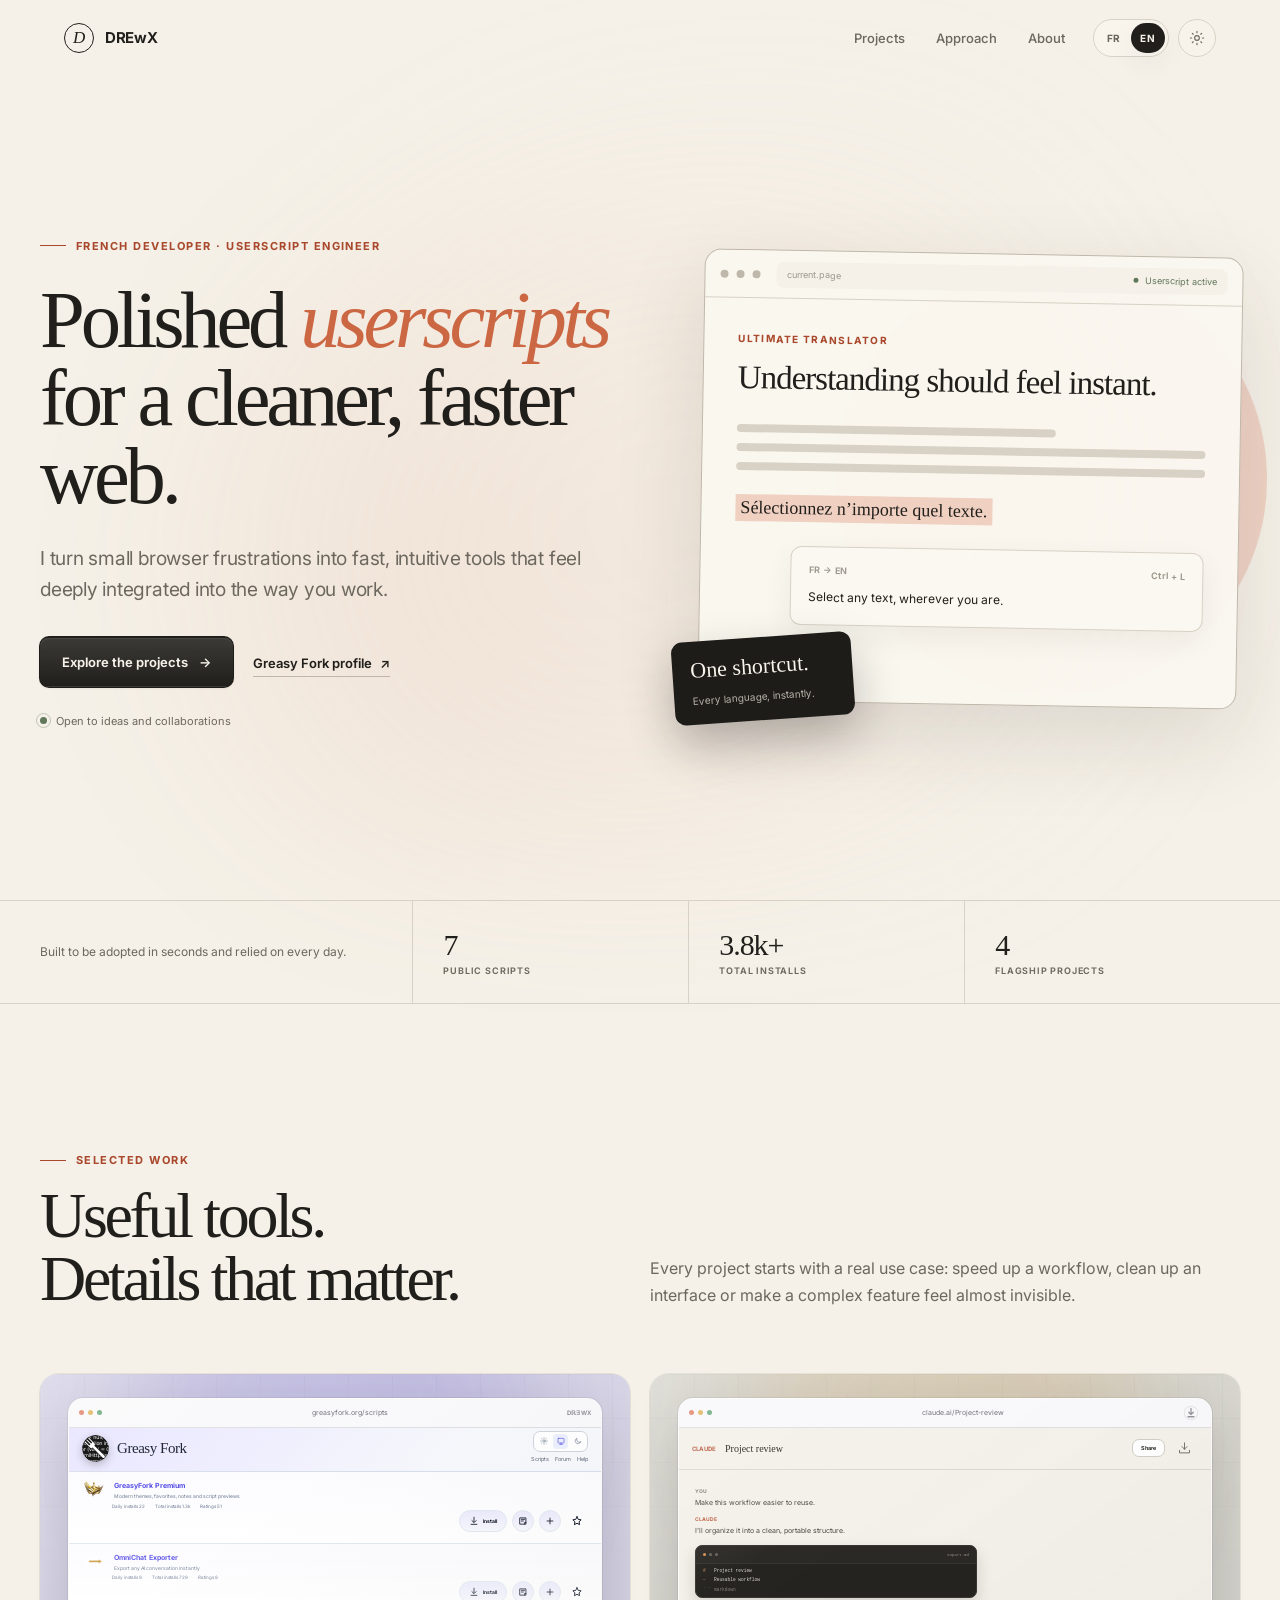
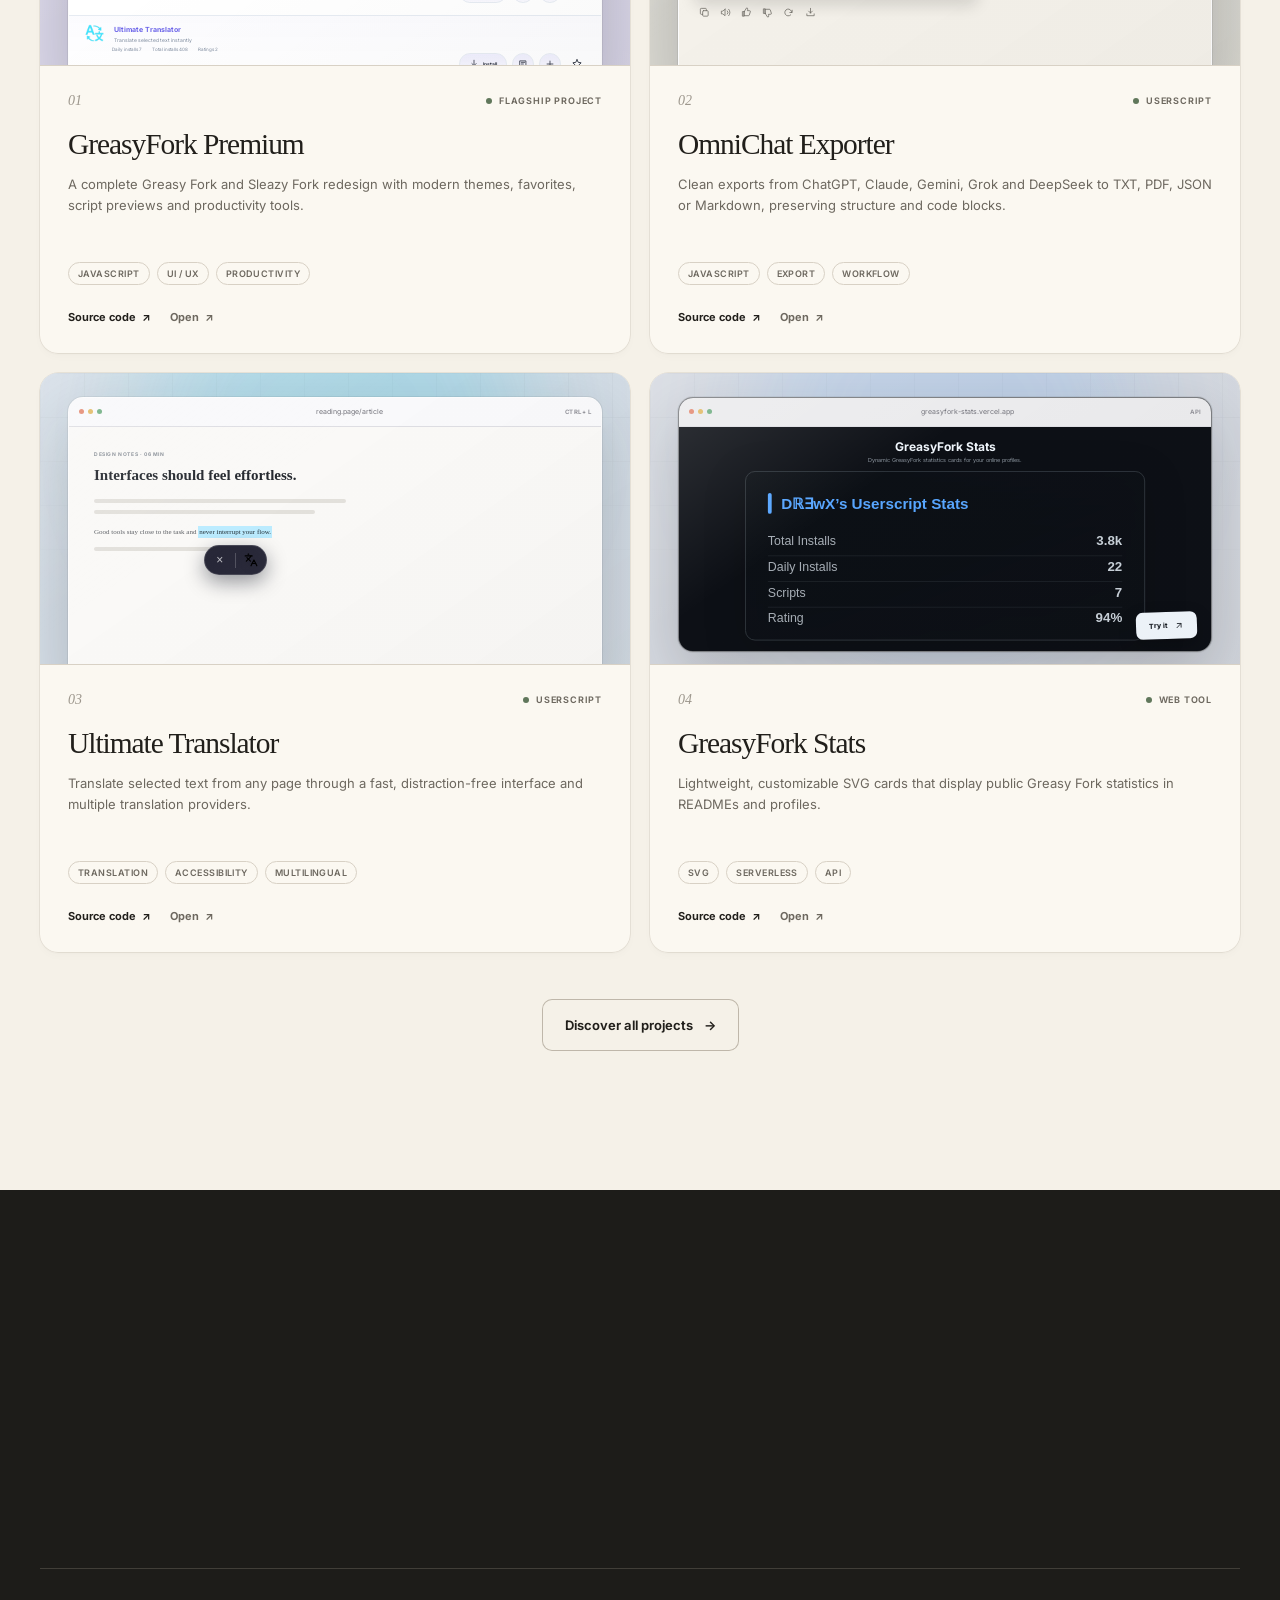
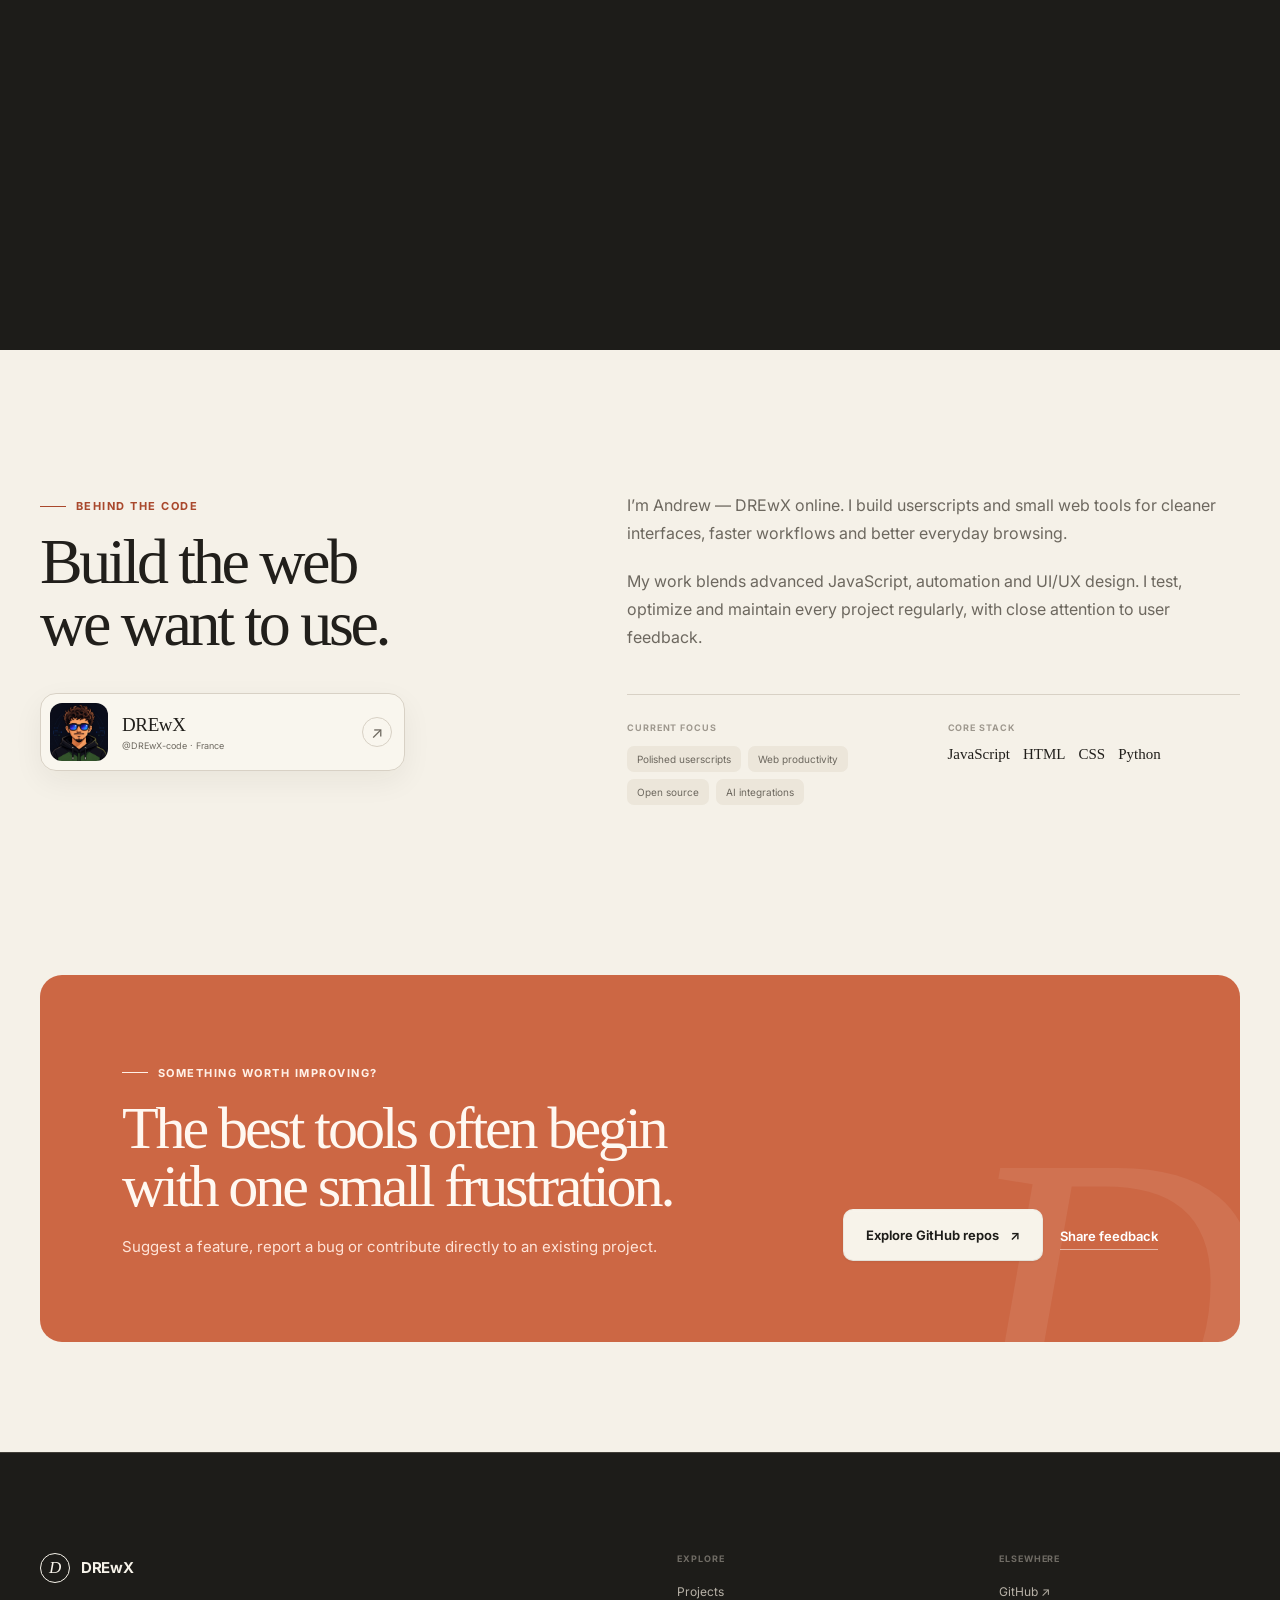
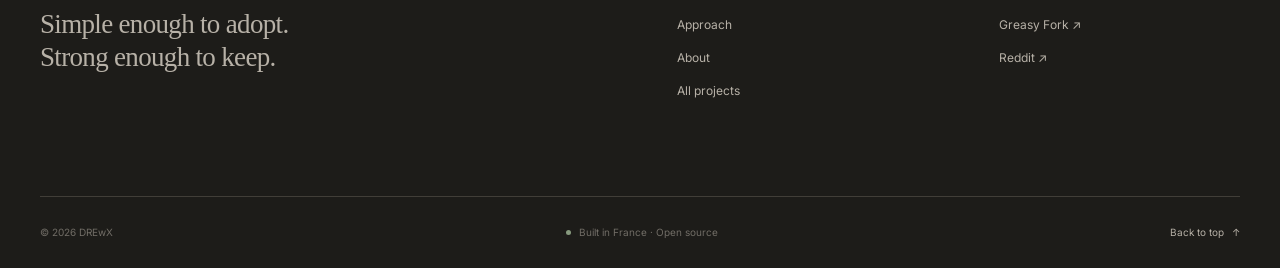
==== commit 54ad9ab4: "fix: remove grab cursor and link directly to projects" ====
--- a/index.html
+++ b/index.html
@@ -88,7 +88,7 @@
       <a href="#work"><span>01</span><b data-i18n="navWork">Projets</b></a>
       <a href="#approach"><span>02</span><b data-i18n="navApproach">Approche</b></a>
       <a href="#about"><span>03</span><b data-i18n="navAbout">À propos</b></a>
-      <a href="projects/"><span>04</span><b data-i18n="navAllProjects">Tous les projets</b></a>
+      <a href="/projects/"><span>04</span><b data-i18n="navAllProjects">Tous les projets</b></a>
     </nav>
   </div>
 
@@ -246,7 +246,7 @@
         </article>
       </div>
 
-      <div class="section-action reveal"><a class="button secondary" href="projects/"><span data-i18n="viewAllProjects">Découvrir tous les projets</span><span class="arrow" aria-hidden="true">→</span></a></div>
+      <div class="section-action reveal"><a class="button secondary" href="/projects/"><span data-i18n="viewAllProjects">Découvrir tous les projets</span><span class="arrow" aria-hidden="true">→</span></a></div>
     </section>
 
     <section class="section approach-section" id="approach" aria-labelledby="approach-title">
@@ -289,7 +289,7 @@
   <footer class="site-footer">
     <div class="footer-main wrap">
       <div class="footer-brand"><a class="brand" href="#top"><span class="brand-mark" aria-hidden="true">D</span><span>DREwX</span></a><p class="footer-tagline" data-i18n-html="footerTagline">Des outils simples à adopter,<br>solides à garder.</p></div>
-      <div class="footer-column"><strong data-i18n="footerExplore">Explorer</strong><a href="#work" data-i18n="navWork">Projets</a><a href="#approach" data-i18n="navApproach">Approche</a><a href="#about" data-i18n="navAbout">À propos</a><a href="projects/" data-i18n="navAllProjects">Tous les projets</a></div>
+      <div class="footer-column"><strong data-i18n="footerExplore">Explorer</strong><a href="#work" data-i18n="navWork">Projets</a><a href="#approach" data-i18n="navApproach">Approche</a><a href="#about" data-i18n="navAbout">À propos</a><a href="/projects/" data-i18n="navAllProjects">Tous les projets</a></div>
       <div class="footer-column"><strong data-i18n="footerElsewhere">Ailleurs</strong><a href="https://github.com/DREwX-code" target="_blank" rel="noopener noreferrer">GitHub ↗</a><a href="https://greasyfork.org/users/1259433-d%E2%84%9D-wx" target="_blank" rel="noopener noreferrer">Greasy Fork ↗</a><a href="https://www.reddit.com/user/DrewXDev/" target="_blank" rel="noopener noreferrer">Reddit ↗</a></div>
     </div>
     <div class="footer-bottom wrap"><span>© <span data-year></span> DREwX</span><span class="footer-status" data-i18n="footerStatus">Construit en France · Open source</span><a class="back-to-top" href="#top"><span data-i18n="footerTop">Retour en haut</span><span aria-hidden="true">↑</span></a></div>
--- a/assets/css/styles.css
+++ b/assets/css/styles.css
@@ -80,10 +80,6 @@
   body { cursor: url("../images/cursor-light.svg") 4 3, default; }
   :root[data-theme="dark"] body { cursor: url("../images/cursor-dark.svg") 4 3, default; }
   a[href], button, [role="button"], select, summary, label[for] { cursor: pointer; }
-  :root.is-grabbing body,
-  :root.is-grabbing a[href],
-  :root.is-grabbing button,
-  :root.is-grabbing [role="button"] { cursor: grabbing; }
   input, textarea, [contenteditable="true"] { cursor: text; }
 }
 a { color: inherit; }
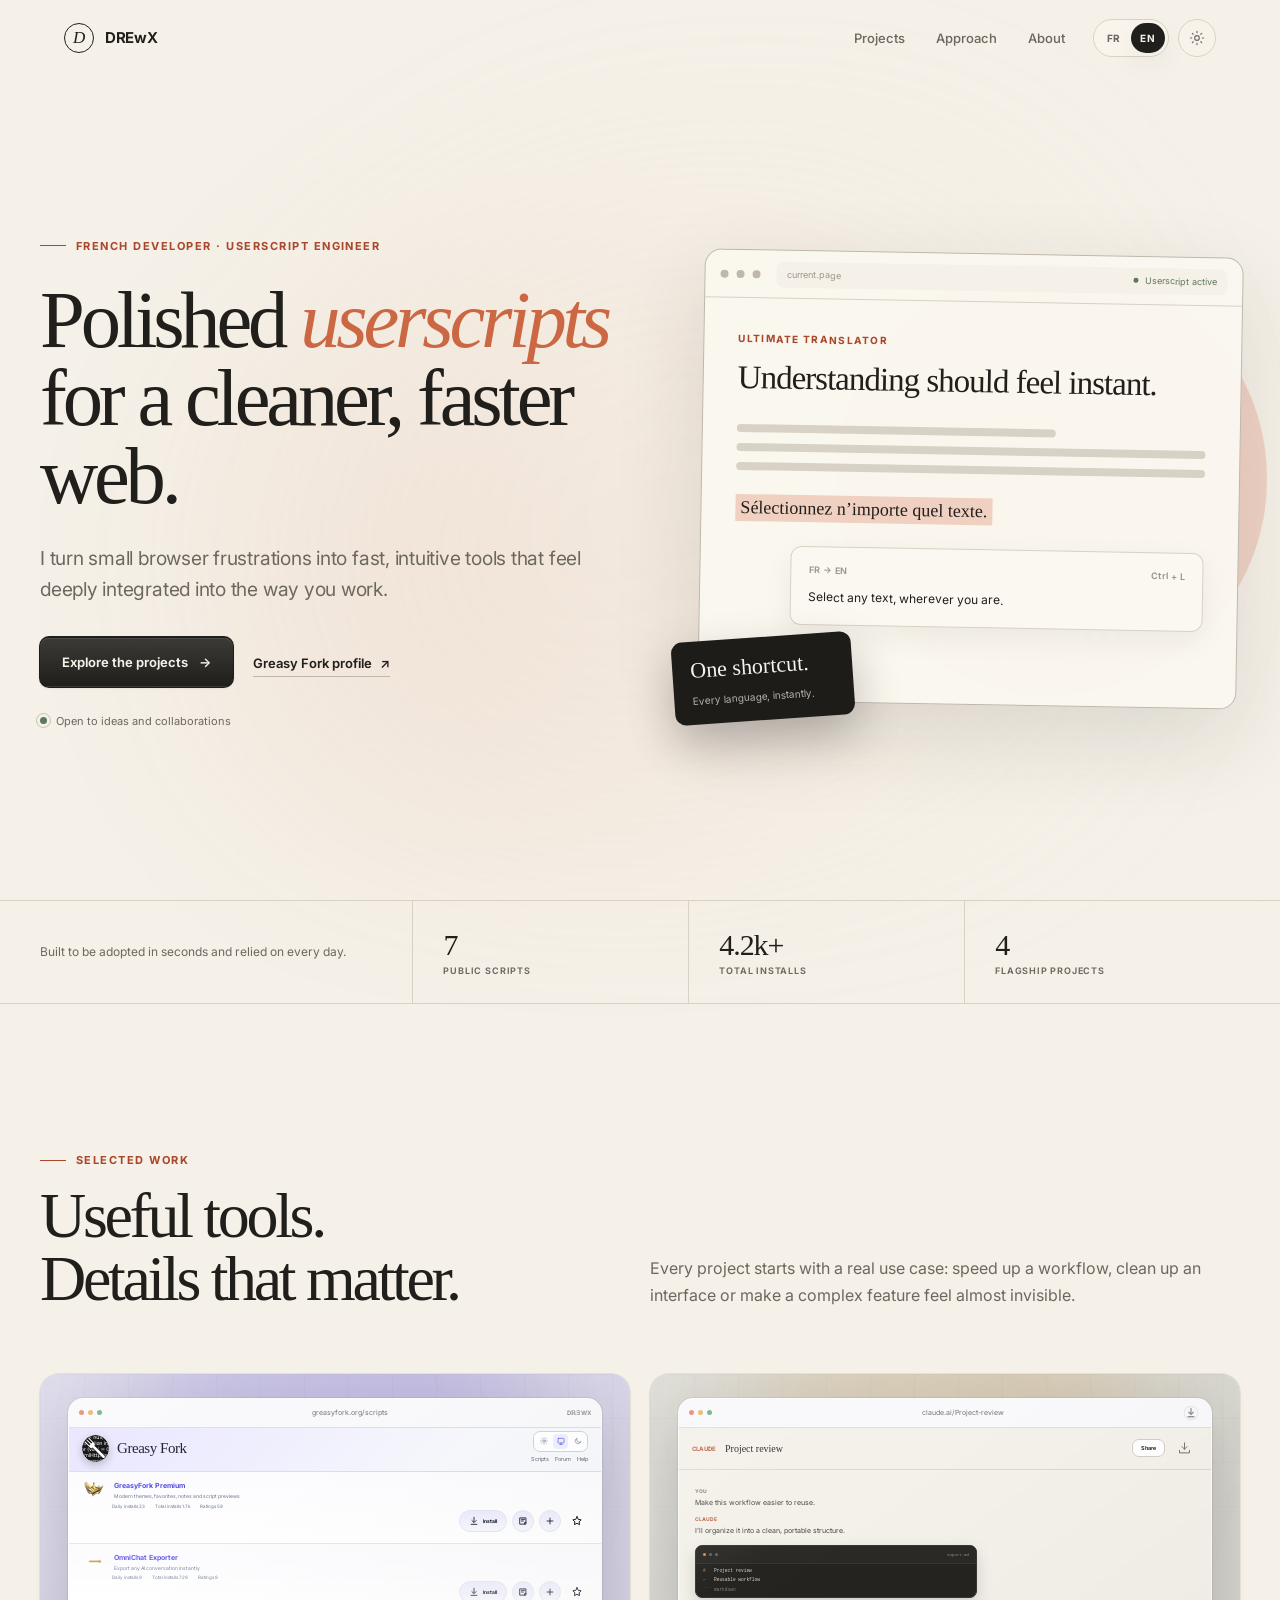
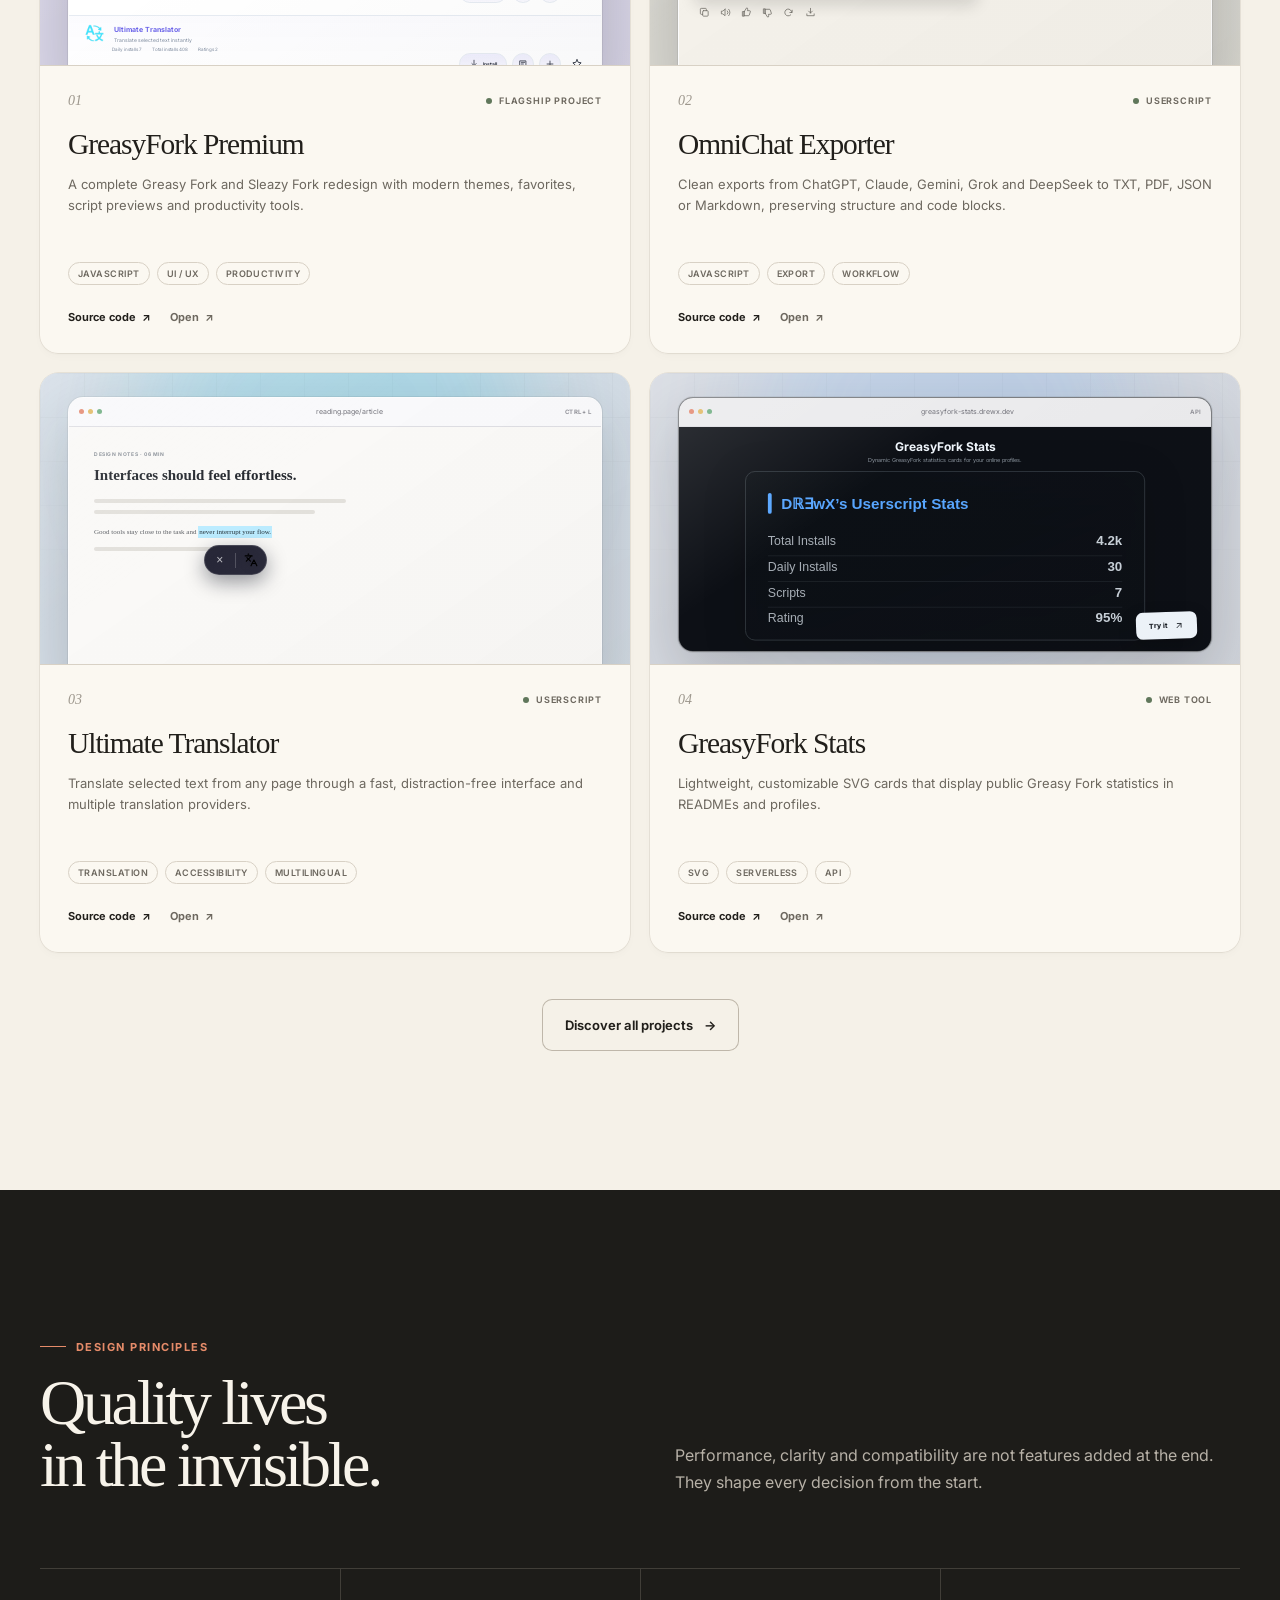
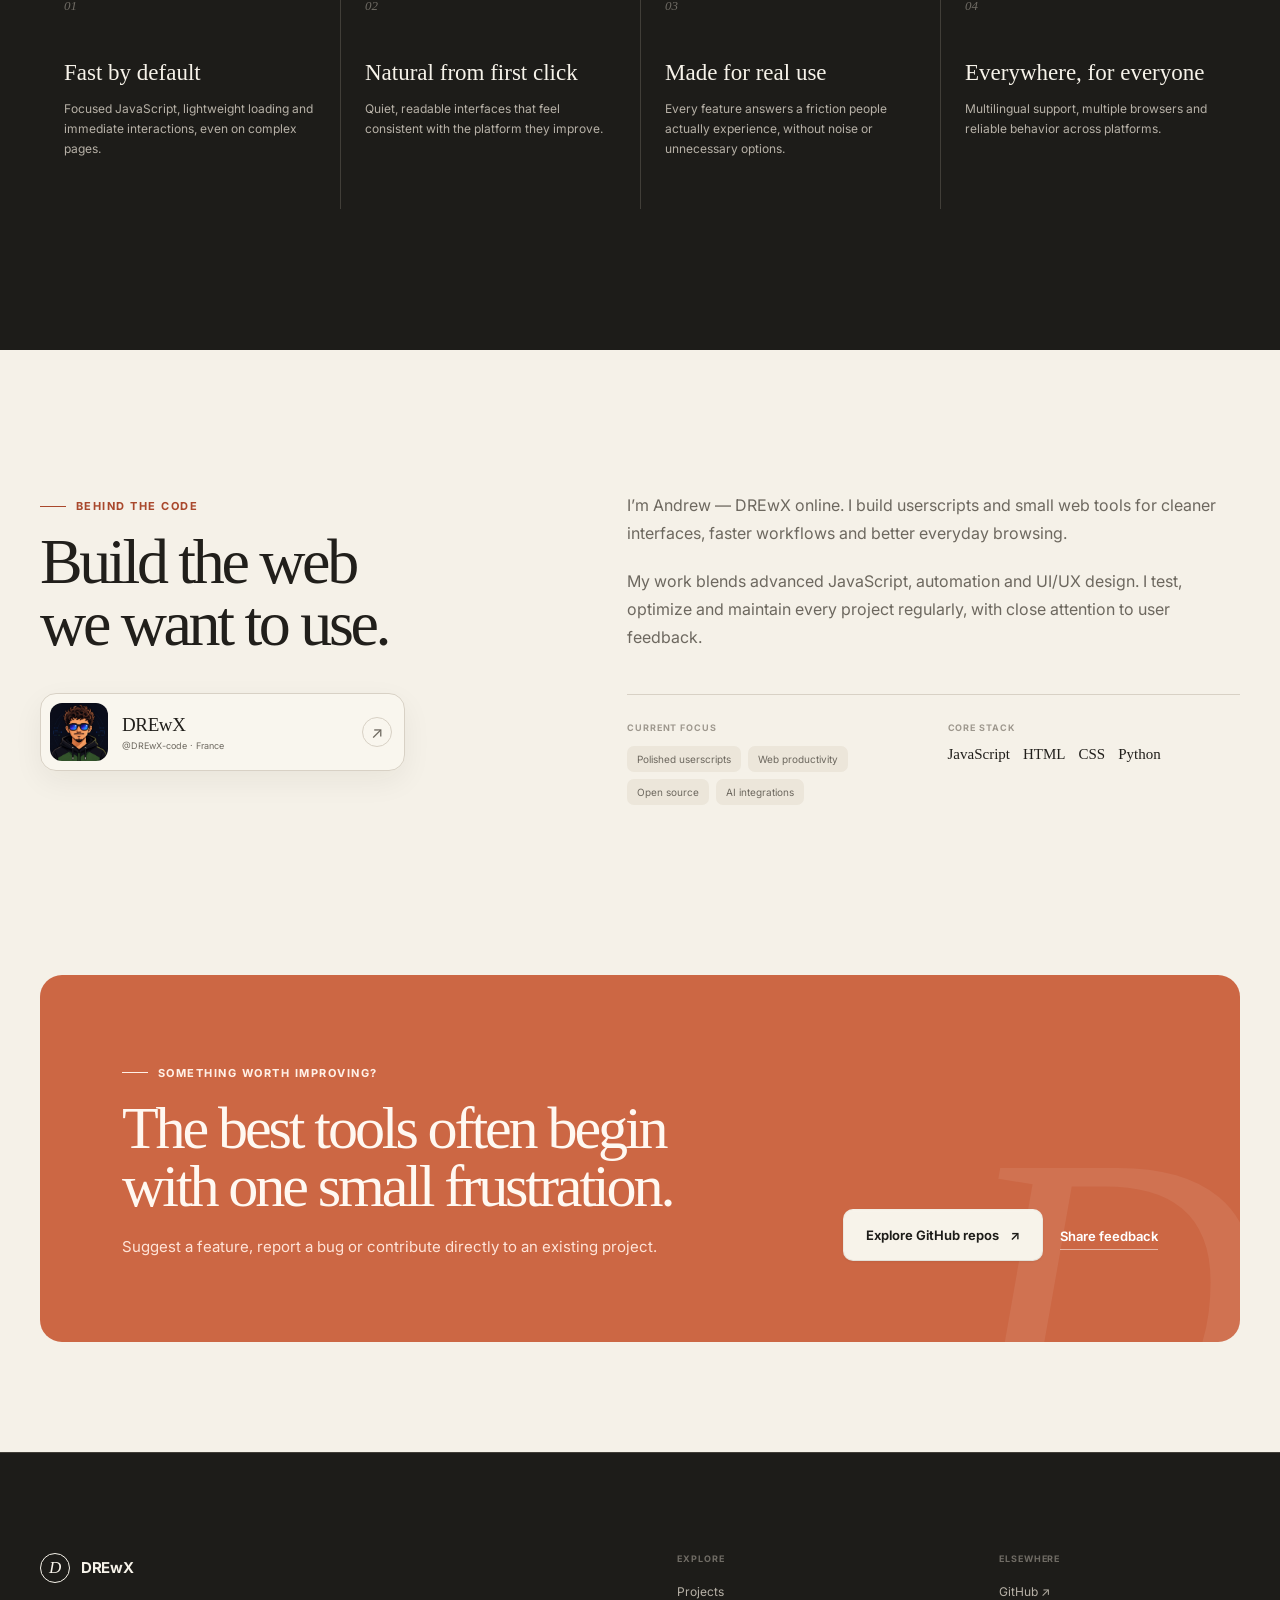
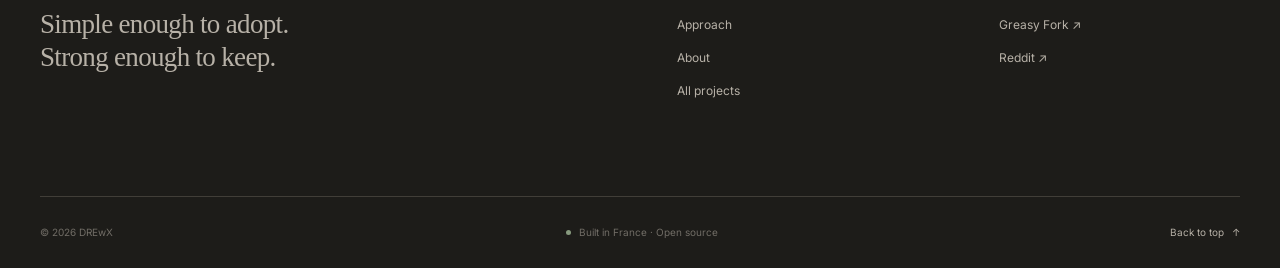
==== commit 1f64f110: "fix: update site links and GreasyFork stats" ====
--- a/index.html
+++ b/index.html
@@ -10,9 +10,9 @@
   <meta property="og:title" content="DREwX — Userscripts soignés pour un web plus fluide">
   <meta property="og:description" content="Andrew, alias DREwX, conçoit des userscripts et outils web performants, intuitifs et utiles au quotidien.">
   <meta property="og:type" content="website">
-  <meta property="og:url" content="https://drewx-code.github.io/">
-
-  <link rel="canonical" href="https://drewx-code.github.io/">
+  <meta property="og:url" content="https://drewx.dev/">
+
+  <link rel="canonical" href="https://drewx.dev/">
   <link rel="icon" href="favicon.png" type="image/png" sizes="192x192">
   <link rel="shortcut icon" href="favicon.ico">
   <link rel="apple-touch-icon" href="apple-touch-icon.png" sizes="180x180">
@@ -41,7 +41,7 @@
       "@type": "Person",
       "name": "Andrew",
       "alternateName": "DREwX",
-      "url": "https://drewx-code.github.io/",
+      "url": "https://drewx.dev/",
       "sameAs": [
         "https://github.com/DREwX-code",
         "https://greasyfork.org/users/1259433-d%E2%84%9D-wx",
@@ -133,7 +133,7 @@
       <div class="proof-grid wrap">
         <div class="proof-item" data-i18n="proofIntro">Conçus pour être adoptés en quelques secondes et gardés au quotidien.</div>
         <div class="proof-item"><strong data-gf-script-count>7</strong><span data-i18n="publicScripts">Scripts publics</span></div>
-        <div class="proof-item"><strong data-gf-total-installs>3.8k+</strong><span data-i18n="installs">Installations cumulées</span></div>
+        <div class="proof-item"><strong data-gf-total-installs>4.2k+</strong><span data-i18n="installs">Installations cumulées</span></div>
         <div class="proof-item"><strong>4</strong><span data-i18n="flagshipProjects">Projets phares</span></div>
       </div>
     </section>
@@ -158,7 +158,7 @@
                 <div class="gf-script-list">
                   <div class="gf-script-row gf-primary-row" data-gf-script-id="562938">
                     <div class="gf-script-heading"><img src="assets/images/products/greasyfork-premium.png" width="144" height="144" alt=""><span><strong>GreasyFork Premium</strong><small>Modern themes, favorites, notes and script previews</small></span></div>
-                    <div class="gf-script-meta"><span data-gf-stat="daily_installs">Daily installs 22</span><span data-gf-stat="total_installs">Total installs 1.3k</span><span data-gf-stat="ratings">Ratings 51</span></div>
+                    <div class="gf-script-meta"><span data-gf-stat="daily_installs">Daily installs 23</span><span data-gf-stat="total_installs">Total installs 1.7k</span><span data-gf-stat="ratings">Ratings 59</span></div>
                     <div class="gf-script-actions">
                       <button class="gf-install-button" type="button" data-demo-action="gf-install" aria-label="Install GreasyFork Premium"><svg viewBox="0 0 24 24"><path d="M12 3v11"></path><path d="m7 11 5 5 5-5"></path><path d="M5 20h14"></path></svg><span>Install</span></button>
                       <button class="gf-action-button gf-note-button" type="button" data-demo-action="gf-note" aria-label="Open note"><svg viewBox="0 0 24 24"><path d="M5 4.5h14v15H5z"></path><path d="M8 8h8"></path><path d="M8 12h5"></path><path d="M16 19.5v-4h3"></path></svg><span class="product-cursor premium-cursor"><svg viewBox="0 0 24 24"><path d="M5 3l13 9-6 1.4 3.4 5.5-2.8 1.7-3.2-5.5L5 19V3Z"></path></svg></span></button>
@@ -174,11 +174,21 @@
             </div>
           </div>
           <div class="feature-body">
-            <div class="feature-top"><span class="feature-number">01</span><span class="project-type" data-i18n="projectFeatured">Projet phare</span></div>
+            <div class="feature-top">
+              <span class="feature-number">01</span>
+              <span class="project-type" data-i18n="projectFeatured">Projet phare</span>
+            </div>
             <h3>GreasyFork Premium</h3>
             <p data-i18n="premiumDesc">Une refonte complète de Greasy Fork et Sleazy Fork avec thèmes modernes, favoris, aperçu des scripts et outils de productivité.</p>
-            <div class="tag-list"><span class="tag">JavaScript</span><span class="tag">UI / UX</span><span class="tag" data-i18n="tagProductivity">Productivité</span></div>
-            <div class="card-links"><a href="https://github.com/DREwX-code/greasyfork-premium" target="_blank" rel="noopener noreferrer"><span data-i18n="sourceCode">Code source</span> ↗</a><a href="https://greasyfork.org/scripts/562938-greasyfork-premium" target="_blank" rel="noopener noreferrer"><span data-i18n="liveProject">Ouvrir</span> ↗</a></div>
+            <div class="tag-list">
+              <span class="tag">JavaScript</span>
+              <span class="tag">UI / UX</span>
+              <span class="tag" data-i18n="tagProductivity">Productivité</span>
+            </div>
+            <div class="card-links">
+              <a href="https://github.com/DREwX-code/greasyfork-premium" target="_blank" rel="noopener noreferrer"><span data-i18n="sourceCode">Code source</span> ↗</a>
+              <a href="https://greasyfork.org/scripts/562938-greasyfork-premium" target="_blank" rel="noopener noreferrer"><span data-i18n="liveProject">Ouvrir</span> ↗</a>
+            </div>
           </div>
         </article>
 
@@ -197,11 +207,21 @@
             </div>
           </div>
           <div class="feature-body">
-            <div class="feature-top"><span class="feature-number">02</span><span class="project-type" data-i18n="projectUserscript">Userscript</span></div>
+            <div class="feature-top">
+              <span class="feature-number">02</span>
+              <span class="project-type" data-i18n="projectUserscript">Userscript</span>
+            </div>
             <h3>OmniChat Exporter</h3>
             <p data-i18n="omnichatDesc">Des exports propres de ChatGPT, Claude, Gemini, Grok et DeepSeek en TXT, PDF, JSON ou Markdown, structure et blocs de code préservés.</p>
-            <div class="tag-list"><span class="tag">JavaScript</span><span class="tag" data-i18n="tagExport">Export</span><span class="tag" data-i18n="tagWorkflow">Workflow</span></div>
-            <div class="card-links"><a href="https://github.com/DREwX-code/omnichat-exporter" target="_blank" rel="noopener noreferrer"><span data-i18n="sourceCode">Code source</span> ↗</a><a href="https://greasyfork.org/scripts/567743-omnichat-exporter-export-any-ai-chat-instantly" target="_blank" rel="noopener noreferrer"><span data-i18n="liveProject">Ouvrir</span> ↗</a></div>
+            <div class="tag-list">
+              <span class="tag">JavaScript</span>
+              <span class="tag" data-i18n="tagExport">Export</span>
+              <span class="tag" data-i18n="tagWorkflow">Workflow</span>
+            </div>
+            <div class="card-links">
+              <a href="https://github.com/DREwX-code/omnichat-exporter" target="_blank" rel="noopener noreferrer"><span data-i18n="sourceCode">Code source</span> ↗</a>
+              <a href="https://greasyfork.org/scripts/567743-omnichat-exporter-export-any-ai-chat-instantly" target="_blank" rel="noopener noreferrer"><span data-i18n="liveProject">Ouvrir</span> ↗</a>
+            </div>
           </div>
         </article>
 
@@ -218,11 +238,21 @@
             </div>
           </div>
           <div class="feature-body">
-            <div class="feature-top"><span class="feature-number">03</span><span class="project-type" data-i18n="projectUserscript">Userscript</span></div>
+            <div class="feature-top">
+              <span class="feature-number">03</span>
+              <span class="project-type" data-i18n="projectUserscript">Userscript</span>
+            </div>
             <h3>Ultimate Translator</h3>
             <p data-i18n="translatorDesc">Traduisez le texte sélectionné depuis n’importe quelle page grâce à une interface rapide, discrète et plusieurs fournisseurs de traduction.</p>
-            <div class="tag-list"><span class="tag" data-i18n="tagTranslation">Traduction</span><span class="tag" data-i18n="tagAccessibility">Accessibilité</span><span class="tag" data-i18n="tagMultilingual">Multilingue</span></div>
-            <div class="card-links"><a href="https://github.com/DREwX-code/Ultimate-Text-Selection-Translator" target="_blank" rel="noopener noreferrer"><span data-i18n="sourceCode">Code source</span> ↗</a><a href="https://greasyfork.org/scripts/536284-ultimate-text-selection-translator-instantly-translate-any-selected-text" target="_blank" rel="noopener noreferrer"><span data-i18n="liveProject">Ouvrir</span> ↗</a></div>
+            <div class="tag-list">
+              <span class="tag" data-i18n="tagTranslation">Traduction</span>
+              <span class="tag" data-i18n="tagAccessibility">Accessibilité</span>
+              <span class="tag" data-i18n="tagMultilingual">Multilingue</span>
+            </div>
+            <div class="card-links">
+              <a href="https://github.com/DREwX-code/Ultimate-Text-Selection-Translator" target="_blank" rel="noopener noreferrer"><span data-i18n="sourceCode">Code source</span> ↗</a>
+              <a href="https://greasyfork.org/scripts/536284-ultimate-text-selection-translator-instantly-translate-any-selected-text" target="_blank" rel="noopener noreferrer"><span data-i18n="liveProject">Ouvrir</span> ↗</a>
+            </div>
           </div>
         </article>
 
@@ -230,18 +260,76 @@
           <div class="feature-visual stats-visual">
             <div class="visual-aura" aria-hidden="true"></div>
             <div class="product-frame stats-frame" data-product-scene>
-              <div class="product-toolbar" aria-hidden="true"><span class="window-dots"><i></i><i></i><i></i></span><span class="product-address">greasyfork-stats.vercel.app</span><span class="toolbar-action">API</span></div>
-              <svg class="stats-growth-arrow" viewBox="0 0 420 220" aria-hidden="true"><defs><linearGradient id="stats-growth-gradient" x1="30" y1="194" x2="372" y2="32" gradientUnits="userSpaceOnUse"><stop stop-color="#1f9d62"></stop><stop offset=".55" stop-color="#39d67a"></stop><stop offset="1" stop-color="#75e6a3"></stop></linearGradient></defs><path class="stats-growth-line" d="M30 194 C70 184 84 154 120 160 S174 113 210 127 S266 81 302 91 S338 48 372 32"></path><path class="stats-growth-head" d="M372 32 344 33 M372 32 366 59"></path></svg>
-              <div class="stats-site" aria-hidden="true"><strong>GreasyFork Stats</strong><p>Dynamic GreasyFork statistics cards for your online profiles.</p><svg class="stats-svg-card" viewBox="0 0 420 178"><defs><linearGradient id="stats-card-bg" x1="0" y1="0" x2="1" y2="1"><stop offset="0%" stop-color="#0d1117" stop-opacity=".78"></stop><stop offset="100%" stop-color="#0d1117" stop-opacity=".7"></stop></linearGradient></defs><rect x=".5" y=".5" rx="10" width="419" height="177" fill="url(#stats-card-bg)" stroke="#30363d"></rect><rect x="24" y="23" width="4" height="22" rx="2" fill="#58a6ff"></rect><text x="38" y="40" class="stats-svg-title">Dℝ∃wX’s Userscript Stats</text><g class="stats-svg-rows"><text x="24" y="78" class="stats-svg-label">Total Installs</text><text x="396" y="78" text-anchor="end" class="stats-svg-value">3.8k</text><line x1="24" y1="89" x2="396" y2="89"></line><text x="24" y="105" class="stats-svg-label">Daily Installs</text><text x="396" y="105" text-anchor="end" class="stats-svg-value">22</text><line x1="24" y1="116" x2="396" y2="116"></line><text x="24" y="132" class="stats-svg-label">Scripts</text><text x="396" y="132" text-anchor="end" class="stats-svg-value">7</text><line x1="24" y1="143" x2="396" y2="143"></line><text x="24" y="159" class="stats-svg-label">Rating</text><text x="396" y="159" text-anchor="end" class="stats-svg-value">94%</text></g></svg></div>
-              <div class="stats-code-row"><a class="stats-test-link" href="https://greasyfork-stats.vercel.app" target="_blank" rel="noopener noreferrer" data-i18n-aria="statsTryLabel"><span data-i18n="statsTry">Tester</span><svg viewBox="0 0 24 24" aria-hidden="true"><path d="M7 17 17 7M8 7h9v9"></path></svg></a></div>
+              <div class="product-toolbar" aria-hidden="true">
+                <span class="window-dots"><i></i><i></i><i></i></span>
+                <span class="product-address">greasyfork-stats.drewx.dev</span>
+                <span class="toolbar-action">API</span>
+              </div>
+              <svg class="stats-growth-arrow" viewBox="0 0 420 220" aria-hidden="true">
+                <defs>
+                  <linearGradient id="stats-growth-gradient" x1="30" y1="194" x2="372" y2="32" gradientUnits="userSpaceOnUse">
+                    <stop stop-color="#1f9d62"></stop>
+                    <stop offset=".55" stop-color="#39d67a"></stop>
+                    <stop offset="1" stop-color="#75e6a3"></stop>
+                  </linearGradient>
+                </defs>
+                <path class="stats-growth-line" d="M30 194 C70 184 84 154 120 160 S174 113 210 127 S266 81 302 91 S338 48 372 32"></path>
+                <path class="stats-growth-head" d="M372 32 344 33 M372 32 366 59"></path>
+              </svg>
+              <div class="stats-site" aria-hidden="true">
+                <strong>GreasyFork Stats</strong>
+                <p>Dynamic GreasyFork statistics cards for your online profiles.</p>
+                <svg class="stats-svg-card" viewBox="0 0 420 178">
+                  <defs>
+                    <linearGradient id="stats-card-bg" x1="0" y1="0" x2="1" y2="1">
+                      <stop offset="0%" stop-color="#0d1117" stop-opacity=".78"></stop>
+                      <stop offset="100%" stop-color="#0d1117" stop-opacity=".7"></stop>
+                    </linearGradient>
+                  </defs>
+                  <rect x=".5" y=".5" rx="10" width="419" height="177" fill="url(#stats-card-bg)" stroke="#30363d"></rect>
+                  <rect x="24" y="23" width="4" height="22" rx="2" fill="#58a6ff"></rect>
+                  <text x="38" y="40" class="stats-svg-title">Dℝ∃wX’s Userscript Stats</text>
+                  <g class="stats-svg-rows">
+                    <text x="24" y="78" class="stats-svg-label">Total Installs</text>
+                    <text x="396" y="78" text-anchor="end" class="stats-svg-value" data-gf-card-stat="total_installs">4.2k</text>
+                    <line x1="24" y1="89" x2="396" y2="89"></line>
+                    <text x="24" y="105" class="stats-svg-label">Daily Installs</text>
+                    <text x="396" y="105" text-anchor="end" class="stats-svg-value" data-gf-card-stat="daily_installs">30</text>
+                    <line x1="24" y1="116" x2="396" y2="116"></line>
+                    <text x="24" y="132" class="stats-svg-label">Scripts</text>
+                    <text x="396" y="132" text-anchor="end" class="stats-svg-value" data-gf-card-stat="scripts">7</text>
+                    <line x1="24" y1="143" x2="396" y2="143"></line>
+                    <text x="24" y="159" class="stats-svg-label">Rating</text>
+                    <text x="396" y="159" text-anchor="end" class="stats-svg-value" data-gf-card-stat="rating">95%</text>
+                  </g>
+                </svg>
+              </div>
+              <div class="stats-code-row">
+                <a class="stats-test-link" href="https://greasyfork-stats.drewx.dev/" target="_blank" rel="noopener noreferrer" data-i18n-aria="statsTryLabel">
+                  <span data-i18n="statsTry">Tester</span>
+                  <svg viewBox="0 0 24 24" aria-hidden="true">
+                    <path d="M7 17 17 7M8 7h9v9"></path>
+                  </svg>
+                </a>
+              </div>
             </div>
           </div>
           <div class="feature-body">
-            <div class="feature-top"><span class="feature-number">04</span><span class="project-type" data-i18n="projectWebTool">Outil web</span></div>
+            <div class="feature-top">
+              <span class="feature-number">04</span>
+              <span class="project-type" data-i18n="projectWebTool">Outil web</span>
+            </div>
             <h3>GreasyFork Stats</h3>
             <p data-i18n="statsDesc">Des cartes SVG légères et personnalisables pour afficher les statistiques publiques Greasy Fork dans les README et profils.</p>
-            <div class="tag-list"><span class="tag">SVG</span><span class="tag" data-i18n="tagServerless">Serverless</span><span class="tag">API</span></div>
-            <div class="card-links"><a href="https://github.com/DREwX-code/greasyfork-stats" target="_blank" rel="noopener noreferrer"><span data-i18n="sourceCode">Code source</span> ↗</a><a href="https://greasyfork-stats.vercel.app" target="_blank" rel="noopener noreferrer"><span data-i18n="liveProject">Ouvrir</span> ↗</a></div>
+            <div class="tag-list">
+              <span class="tag">SVG</span>
+              <span class="tag" data-i18n="tagServerless">Serverless</span>
+              <span class="tag">API</span>
+            </div>
+            <div class="card-links">
+              <a href="https://github.com/DREwX-code/greasyfork-stats" target="_blank" rel="noopener noreferrer"><span data-i18n="sourceCode">Code source</span> ↗</a>
+              <a href="https://greasyfork-stats.drewx.dev/" target="_blank" rel="noopener noreferrer"><span data-i18n="liveProject">Ouvrir</span> ↗</a>
+            </div>
           </div>
         </article>
       </div>
@@ -266,13 +354,42 @@
 
     <section class="section wrap" id="about" aria-labelledby="about-title">
       <div class="about-grid reveal" data-anchor-focus>
-        <div class="about-heading"><span class="eyebrow" data-i18n="aboutEyebrow">Derrière le code</span><h2 class="display-title" id="about-title" data-i18n-html="aboutTitle">Construire le web<br>que l’on veut utiliser.</h2><a class="profile-card" href="https://github.com/DREwX-code" target="_blank" rel="noopener noreferrer" aria-label="Voir le profil GitHub de DREwX" data-i18n-aria="profileLinkLabel"><span class="profile-image"><img src="assets/images/github-profile.png" width="1254" height="1254" loading="lazy" alt="Avatar illustré de DREwX" data-i18n-alt="profileImageAlt"></span><span class="profile-copy"><strong>DREwX</strong><small>@DREwX-code · France</small></span><span class="profile-arrow" aria-hidden="true">↗</span></a></div>
+        <div class="about-heading">
+          <span class="eyebrow" data-i18n="aboutEyebrow">Derrière le code</span>
+          <h2 class="display-title" id="about-title" data-i18n-html="aboutTitle">Construire le web<br>que l’on veut utiliser.</h2>
+          <a class="profile-card" href="https://github.com/DREwX-code" target="_blank" rel="noopener noreferrer" aria-label="Voir le profil GitHub de DREwX" data-i18n-aria="profileLinkLabel">
+            <span class="profile-image">
+              <img src="assets/images/github-profile.png" width="1254" height="1254" loading="lazy" alt="Avatar illustré de DREwX" data-i18n-alt="profileImageAlt">
+            </span>
+            <span class="profile-copy">
+              <strong>DREwX</strong>
+              <small>@DREwX-code · France</small>
+            </span>
+            <span class="profile-arrow" aria-hidden="true">↗</span>
+          </a>
+        </div>
         <div class="about-copy">
           <p data-i18n="aboutCopy1">Je suis Andrew — DREwX en ligne. Je développe des userscripts et de petits outils web pour obtenir des interfaces plus propres, des workflows plus rapides et une navigation quotidienne plus agréable.</p>
           <p data-i18n="aboutCopy2">Mon travail mêle JavaScript avancé, automatisation et design UI/UX. Je teste, optimise et maintiens chaque projet régulièrement, avec une attention particulière portée aux retours des utilisateurs.</p>
           <div class="about-meta">
-            <div><span class="meta-title" data-i18n="focusLabel">Focus actuel</span><div class="chip-list"><span class="chip" data-i18n="focus1">Userscripts soignés</span><span class="chip" data-i18n="focus2">Productivité web</span><span class="chip" data-i18n="focus3">Open source</span><span class="chip" data-i18n="focus4">Intégrations IA</span></div></div>
-            <div><span class="meta-title" data-i18n="stackLabel">Stack principale</span><div class="stack-list"><span>JavaScript</span><span>HTML</span><span>CSS</span><span>Python</span></div></div>
+            <div>
+              <span class="meta-title" data-i18n="focusLabel">Focus actuel</span>
+              <div class="chip-list">
+                <span class="chip" data-i18n="focus1">Userscripts soignés</span>
+                <span class="chip" data-i18n="focus2">Productivité web</span>
+                <span class="chip" data-i18n="focus3">Open source</span>
+                <span class="chip" data-i18n="focus4">Intégrations IA</span>
+              </div>
+            </div>
+            <div>
+              <span class="meta-title" data-i18n="stackLabel">Stack principale</span>
+              <div class="stack-list">
+                <span>JavaScript</span>
+                <span>HTML</span>
+                <span>CSS</span>
+                <span>Python</span>
+              </div>
+            </div>
           </div>
         </div>
       </div>
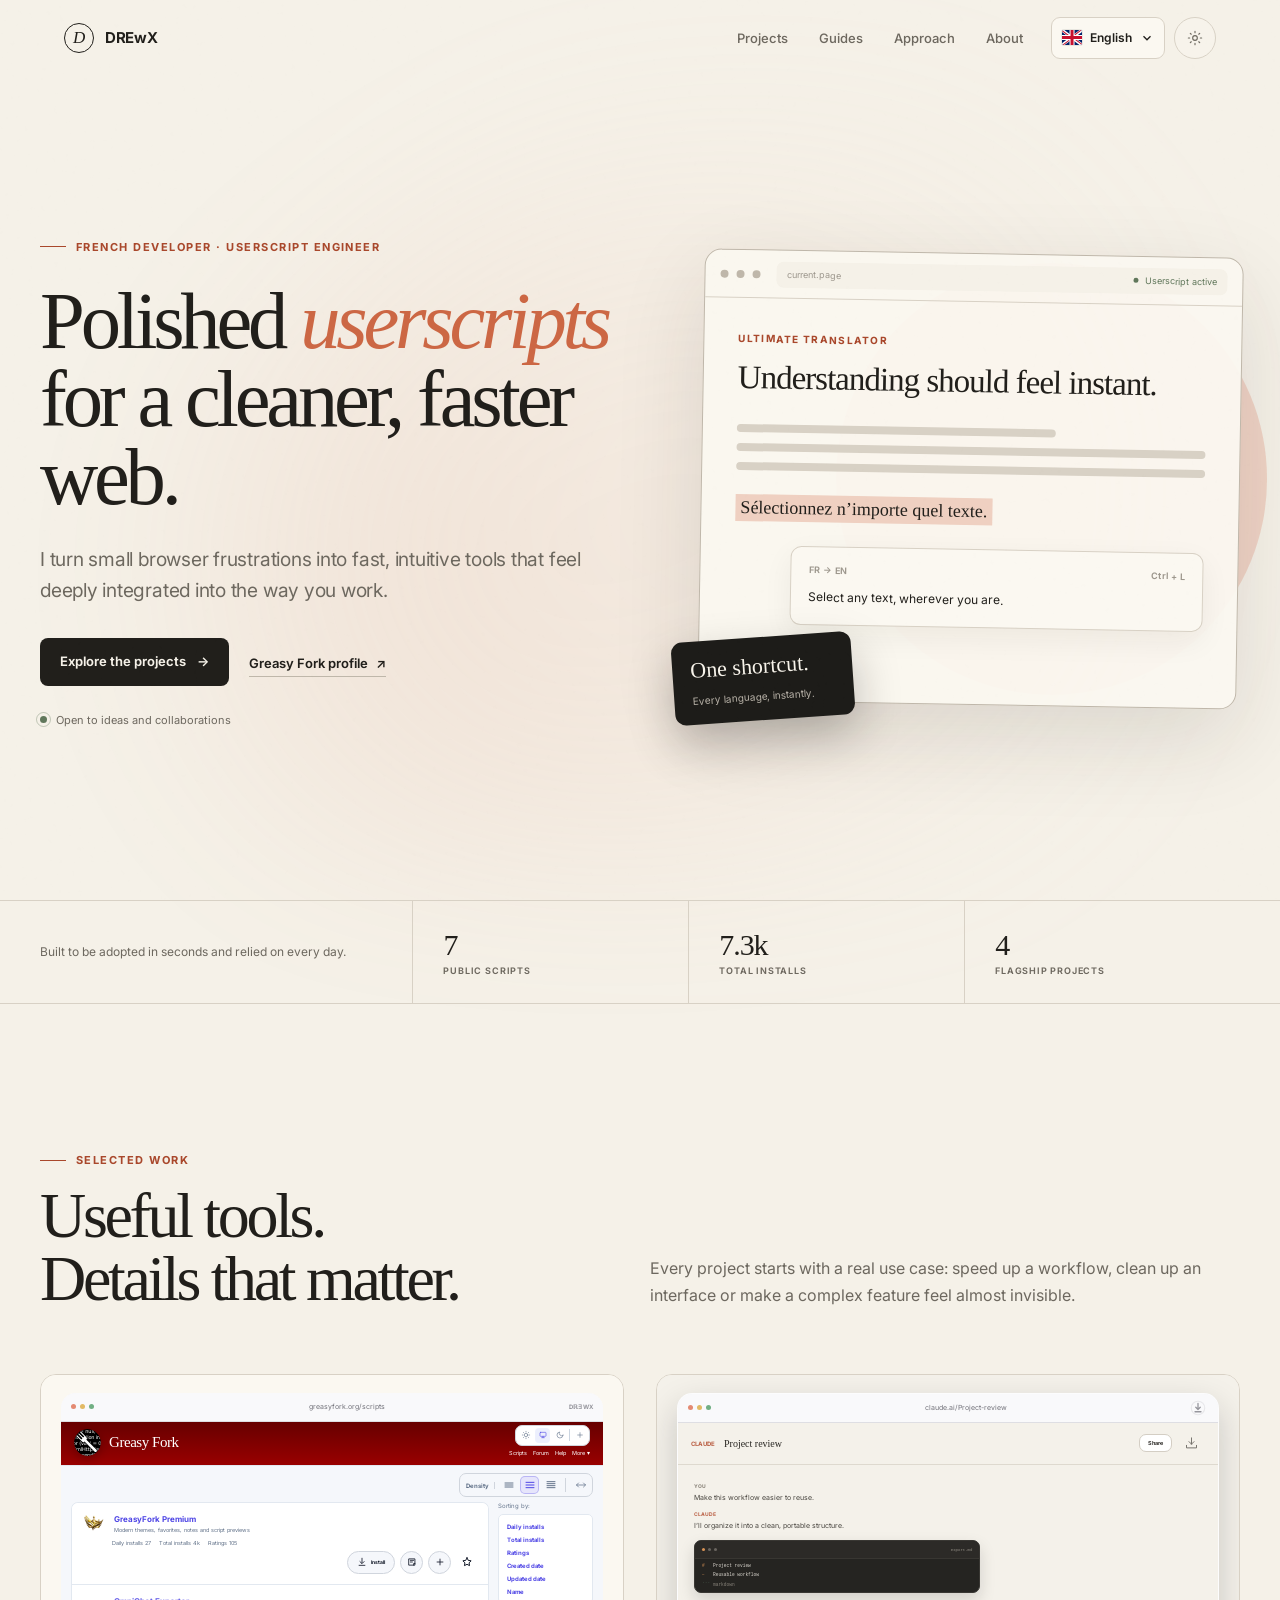
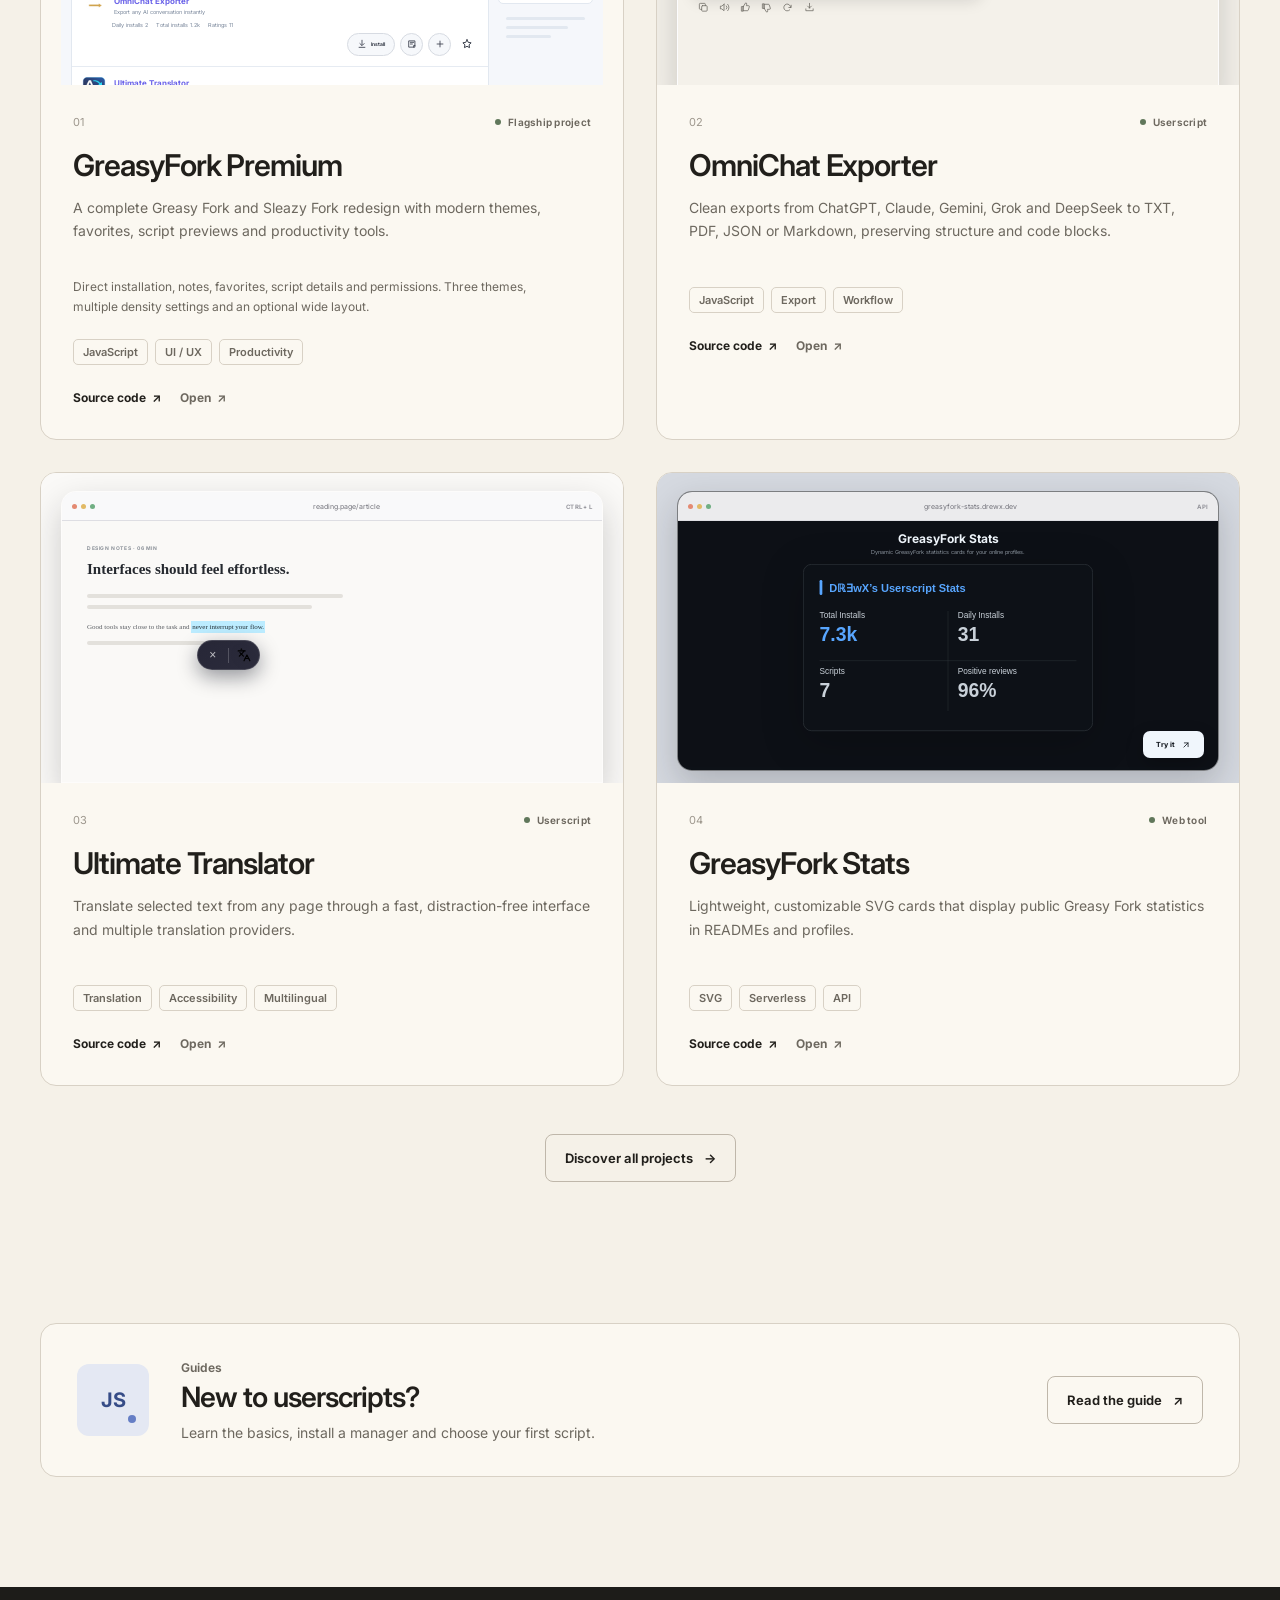
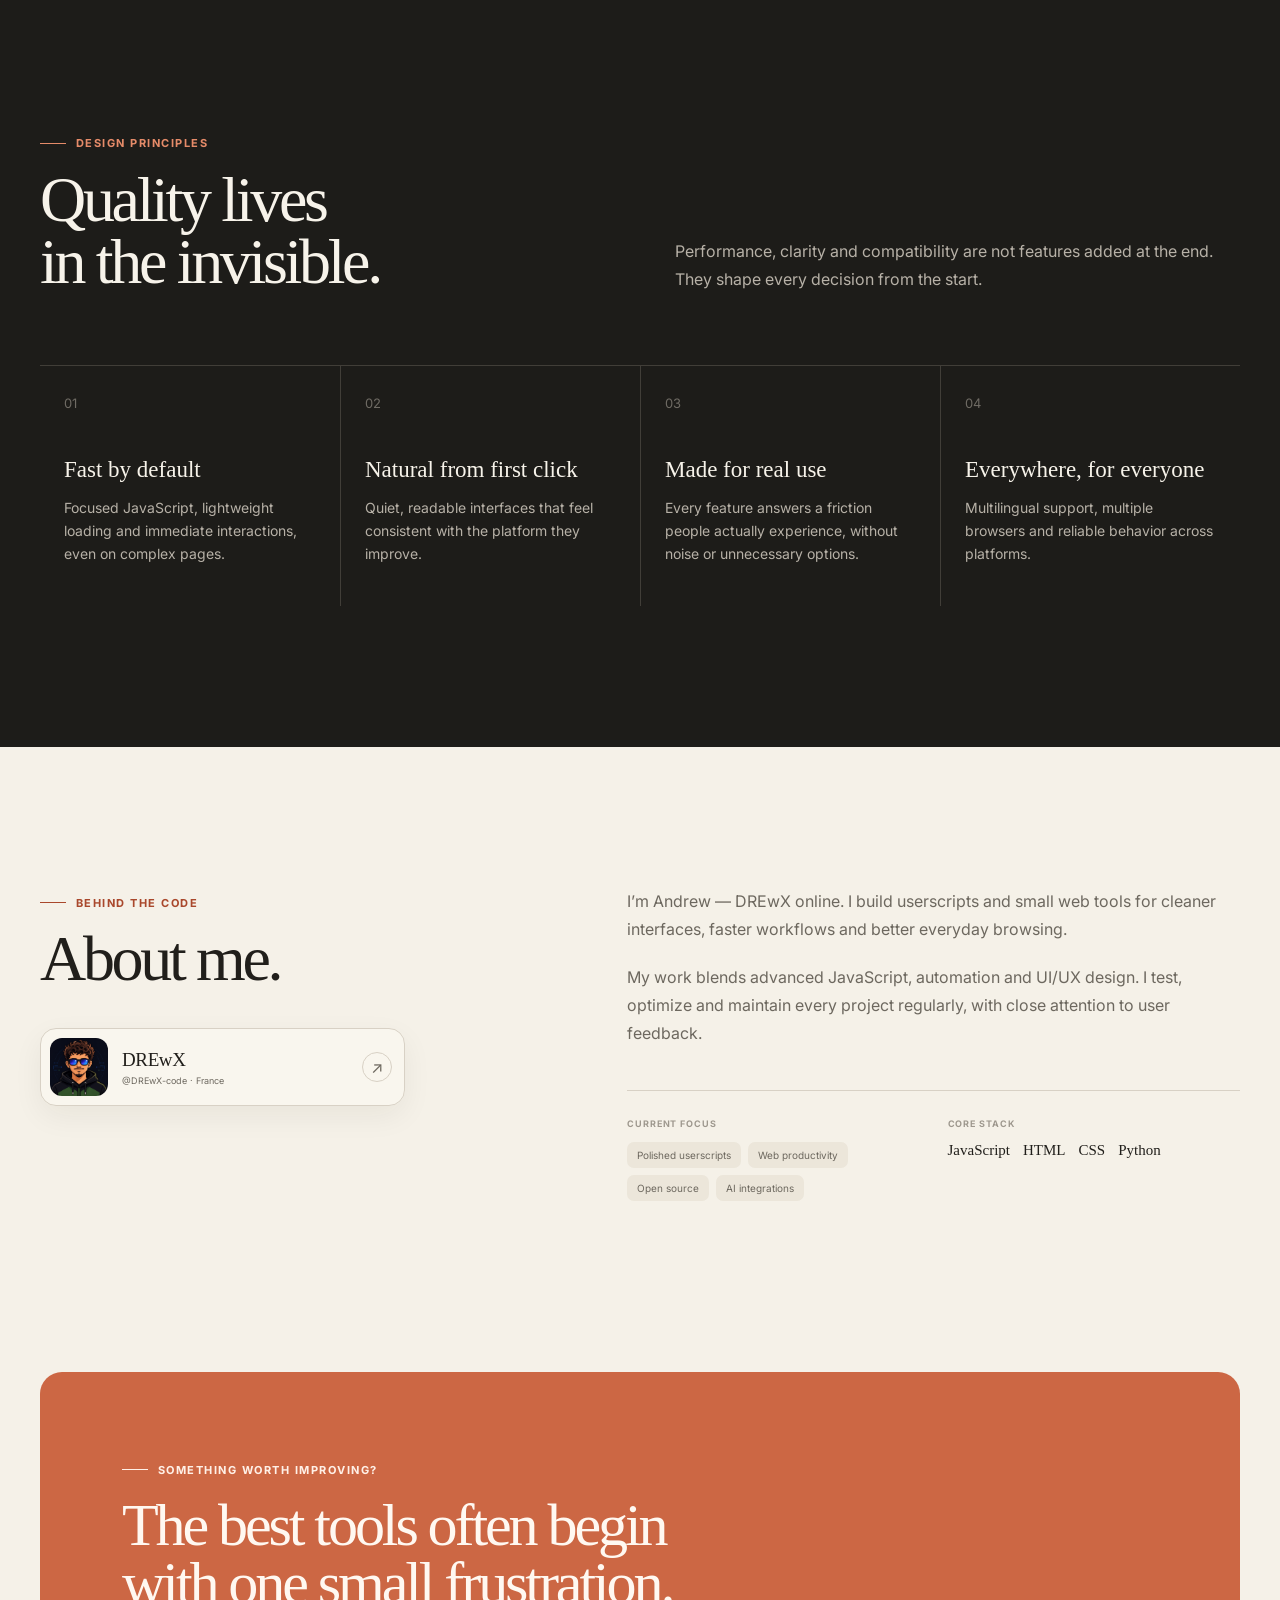
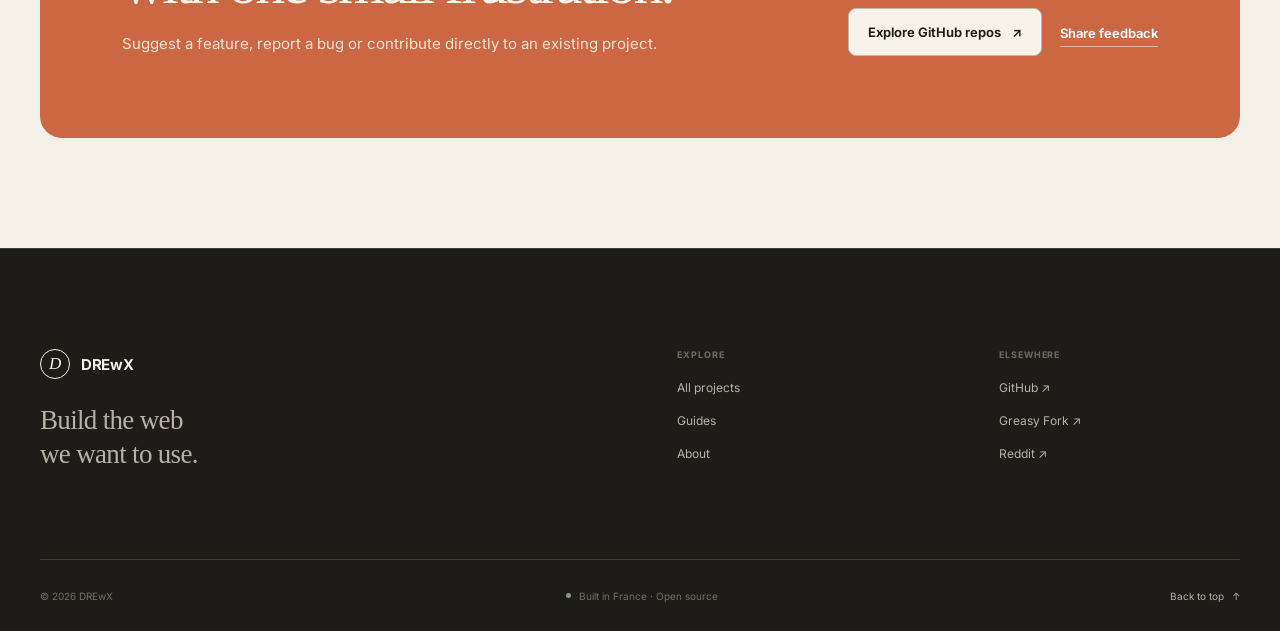
==== commit f83cc7b8: "feat: refresh portfolio and interactive project previews" ====
--- a/index.html
+++ b/index.html
@@ -65,15 +65,15 @@
 
       <nav class="nav-desktop" aria-label="Navigation principale" data-i18n-aria="navLabel">
         <a href="#work" data-i18n="navWork">Projets</a>
+        <a href="guides/index.html" data-i18n="navGuides">Guides</a>
         <a href="#approach" data-i18n="navApproach">Approche</a>
         <a href="#about" data-i18n="navAbout">À propos</a>
       </nav>
 
       <div class="nav-actions">
-        <div class="language-switch" role="group" aria-label="Choisir la langue" data-i18n-aria="languageLabel">
-          <button type="button" data-language="fr" aria-pressed="true">FR</button>
-          <button type="button" data-language="en" aria-pressed="false">EN</button>
-        </div>
+        <select class="language-select" data-language-select aria-label="Choisir la langue" data-i18n-aria="languageLabel">
+          <option value="fr" lang="fr">Français</option><option value="en" lang="en">English</option><option value="es" lang="es">Español</option><option value="pt" lang="pt">Português</option><option value="zh" lang="zh">中文</option><option value="hi" lang="hi">हिन्दी</option>
+        </select>
         <button class="icon-button" type="button" data-theme-toggle aria-label="Passer au thème sombre">
           <svg class="sun-icon" viewBox="0 0 24 24" aria-hidden="true"><circle cx="12" cy="12" r="3.5"></circle><path d="M12 2v2M12 20v2M4.93 4.93l1.42 1.42M17.65 17.65l1.42 1.42M2 12h2M20 12h2M4.93 19.07l1.42-1.42M17.65 6.35l1.42-1.42"></path></svg>
           <svg class="moon-icon" viewBox="0 0 24 24" aria-hidden="true"><path d="M20 15.2A8.5 8.5 0 0 1 8.8 4a8.5 8.5 0 1 0 11.2 11.2Z"></path></svg>
@@ -86,9 +86,10 @@
   <div class="mobile-panel" id="mobile-menu" data-mobile-panel aria-hidden="true" inert>
     <nav aria-label="Navigation mobile" data-i18n-aria="mobileNavLabel">
       <a href="#work"><span>01</span><b data-i18n="navWork">Projets</b></a>
-      <a href="#approach"><span>02</span><b data-i18n="navApproach">Approche</b></a>
+      <a href="guides/index.html"><span>02</span><b data-i18n="navGuides">Guides</b></a>
+      <a href="#approach"><span>03</span><b data-i18n="navApproach">Approche</b></a>
       <a href="#about"><span>03</span><b data-i18n="navAbout">À propos</b></a>
-      <a href="/projects/"><span>04</span><b data-i18n="navAllProjects">Tous les projets</b></a>
+      <a href="projects/index.html"><span>04</span><b data-i18n="navAllProjects">Tous les projets</b></a>
     </nav>
   </div>
 
@@ -133,7 +134,7 @@
       <div class="proof-grid wrap">
         <div class="proof-item" data-i18n="proofIntro">Conçus pour être adoptés en quelques secondes et gardés au quotidien.</div>
         <div class="proof-item"><strong data-gf-script-count>7</strong><span data-i18n="publicScripts">Scripts publics</span></div>
-        <div class="proof-item"><strong data-gf-total-installs>4.2k+</strong><span data-i18n="installs">Installations cumulées</span></div>
+        <div class="proof-item"><strong data-gf-total-installs>7.3k</strong><span data-i18n="installs">Installations cumulées</span></div>
         <div class="proof-item"><strong>4</strong><span data-i18n="flagshipProjects">Projets phares</span></div>
       </div>
     </section>
@@ -153,25 +154,27 @@
             <div class="visual-aura"></div>
             <div class="product-frame premium-frame" data-product-scene>
               <div class="product-toolbar"><span class="window-dots"><i></i><i></i><i></i></span><span class="product-address">greasyfork.org/scripts</span><span class="toolbar-action">Dℝ∃wX</span></div>
-              <div class="premium-app" data-demo-theme="dark">
-                <div class="premium-topbar"><span class="gf-brand"><img src="assets/images/greasyfork.svg" width="96" height="96" alt="">Greasy Fork</span><span class="premium-nav">Scripts&nbsp;&nbsp; Forum&nbsp;&nbsp; Help</span><span class="premium-theme-controls"><button type="button" data-demo-action="gf-theme" data-demo-theme-value="light" aria-label="Light theme"><svg viewBox="0 0 24 24"><circle cx="12" cy="12" r="3.5"></circle><path d="M12 2v2M12 20v2M4.9 4.9l1.5 1.5M17.6 17.6l1.5 1.5M2 12h2M20 12h2M4.9 19.1l1.5-1.5M17.6 6.4l1.5-1.5"></path></svg></button><button class="is-active" type="button" data-demo-action="gf-theme" data-demo-theme-value="system" aria-label="System theme"><svg viewBox="0 0 24 24"><rect x="3" y="4" width="18" height="14" rx="2"></rect><path d="M8 22h8M12 18v4"></path></svg></button><button type="button" data-demo-action="gf-theme" data-demo-theme-value="dark" aria-label="Dark theme"><svg viewBox="0 0 24 24"><path d="M20 15.2A8.5 8.5 0 0 1 8.8 4 8.5 8.5 0 1 0 20 15.2Z"></path></svg></button></span></div>
-                <div class="gf-script-list">
+              <div class="premium-app" data-demo-theme="dark" data-demo-variant="full-dark" data-demo-density="comfortable">
+                <div class="premium-topbar"><span class="gf-brand"><img src="assets/images/greasyfork.svg" width="96" height="96" alt="">Greasy Fork</span><span class="premium-nav">Scripts&nbsp;&nbsp; Forum&nbsp;&nbsp; Help&nbsp;&nbsp; More ▾</span><div class="premium-theme-controls"><button type="button" data-demo-action="gf-theme" data-demo-theme-value="light" aria-label="Light theme"><svg viewBox="0 0 24 24"><circle cx="12" cy="12" r="5"></circle><path d="M12 1v2M12 21v2M4.2 4.2l1.4 1.4M18.4 18.4l1.4 1.4M1 12h2M21 12h2M4.2 19.8l1.4-1.4M18.4 5.6l1.4-1.4"></path></svg></button><button class="is-active" type="button" data-demo-action="gf-theme" data-demo-theme-value="system" aria-label="System theme"><svg viewBox="0 0 24 24"><rect x="3" y="4" width="18" height="12" rx="2"></rect><path d="M8 20h8M12 16v4"></path></svg></button><button type="button" data-demo-action="gf-theme" data-demo-theme-value="dark" aria-label="Dark theme"><svg viewBox="0 0 24 24"><path d="M21 12.79A9 9 0 1 1 11.21 3 7 7 0 0 0 21 12.79Z"></path></svg></button><i class="gf-theme-divider"></i><button type="button" class="gf-variant-toggle" data-demo-action="gf-variant-toggle" aria-label="Theme styles" aria-expanded="false"><svg viewBox="0 0 24 24"><path d="M12 5v14M5 12h14"></path></svg></button><div class="gf-variant-menu" aria-label="Theme styles" inert><strong>THEME STYLES</strong><button type="button" aria-pressed="false" data-demo-action="gf-variant" data-demo-variant="normal"><i></i><span>Classic</span><b>✓</b></button><button type="button" class="is-selected" aria-pressed="true" data-demo-action="gf-variant" data-demo-variant="full-dark"><i></i><span>Full Dark</span><b>✓</b></button><button type="button" aria-pressed="false" data-demo-action="gf-variant" data-demo-variant="chalkboard"><i></i><span>Chalkboard</span><b>✓</b></button></div></div></div>
+                <div class="gf-workspace"><div class="gf-workspace-heading"><div class="gf-density-demo" role="group" aria-label="Density"><span class="gf-density-label">Density</span><button type="button" data-demo-action="gf-density" data-density="compact" aria-label="Compact" aria-pressed="false"><svg viewBox="0 0 18 18"><path d="M3 6h12M3 9h12M3 12h12"></path></svg></button><button type="button" data-demo-action="gf-density" data-density="comfortable" aria-label="Comfortable" aria-pressed="true"><svg viewBox="0 0 18 18"><path d="M3 5h12M3 9h12M3 13h12"></path></svg></button><button type="button" data-demo-action="gf-density" data-density="detailed" aria-label="Detailed" aria-pressed="false"><svg viewBox="0 0 18 18"><path d="M3 4h12M3 7h12M3 10h12M3 13h12"></path></svg></button><i class="gf-density-separator" aria-hidden="true"></i><button type="button" data-demo-action="gf-wide" aria-label="Wide layout" aria-pressed="false"><svg viewBox="0 0 24 24"><path d="M3 12h18M7 8l-4 4 4 4M17 8l4 4-4 4"></path></svg></button></div></div><div class="gf-script-list">
                   <div class="gf-script-row gf-primary-row" data-gf-script-id="562938">
                     <div class="gf-script-heading"><img src="assets/images/products/greasyfork-premium.png" width="144" height="144" alt=""><span><strong>GreasyFork Premium</strong><small>Modern themes, favorites, notes and script previews</small></span></div>
-                    <div class="gf-script-meta"><span data-gf-stat="daily_installs">Daily installs 23</span><span data-gf-stat="total_installs">Total installs 1.7k</span><span data-gf-stat="ratings">Ratings 59</span></div>
+                    <div class="gf-script-meta"><span data-gf-stat="daily_installs">Daily installs 27</span><span data-gf-stat="total_installs">Total installs 4k</span><span data-gf-stat="ratings">Ratings 105</span></div>
                     <div class="gf-script-actions">
                       <button class="gf-install-button" type="button" data-demo-action="gf-install" aria-label="Install GreasyFork Premium"><svg viewBox="0 0 24 24"><path d="M12 3v11"></path><path d="m7 11 5 5 5-5"></path><path d="M5 20h14"></path></svg><span>Install</span></button>
-                      <button class="gf-action-button gf-note-button" type="button" data-demo-action="gf-note" aria-label="Open note"><svg viewBox="0 0 24 24"><path d="M5 4.5h14v15H5z"></path><path d="M8 8h8"></path><path d="M8 12h5"></path><path d="M16 19.5v-4h3"></path></svg><span class="product-cursor premium-cursor"><svg viewBox="0 0 24 24"><path d="M5 3l13 9-6 1.4 3.4 5.5-2.8 1.7-3.2-5.5L5 19V3Z"></path></svg></span></button>
+                      <button class="gf-action-button gf-note-button" type="button" data-demo-action="gf-note" aria-label="Open note"><svg viewBox="0 0 24 24"><path d="M5 4.5h14v15H5z"></path><path d="M8 8h8"></path><path d="M8 12h5"></path><path d="M16 19.5v-4h3"></path></svg></button>
                       <button class="gf-action-button gf-detail-button" type="button" data-demo-action="gf-detail" aria-label="Show details"><svg viewBox="0 0 24 24"><path d="M12 5v14"></path><path d="M5 12h14"></path></svg></button>
                       <button class="gf-star-button" type="button" data-demo-action="gf-favorite" aria-label="Add to favorites"><svg viewBox="0 0 24 24"><path d="m12 3.6 2.55 5.17 5.7.83-4.12 4.01.97 5.67L12 16.6l-5.1 2.68.97-5.67L3.75 9.6l5.7-.83L12 3.6Z"></path></svg></button>
                     </div>
-                    <div class="gf-note-panel"><div class="gf-note-editor"><span>Useful on every Greasy Fork visit.</span><div class="gf-note-controls"><button type="button" data-demo-action="gf-note-delete" data-i18n="noteDelete">Supprimer</button><button type="button" data-demo-action="gf-note-done" data-i18n="noteDone">Terminé</button></div></div></div>
+                    <div class="gf-note-preview" hidden></div><div class="gf-demo-note-preview" aria-hidden="true">Useful on every Greasy Fork visit.</div><div class="gf-note-panel"><div class="gf-note-editor"><span class="gf-typed-note" aria-hidden="true">Useful on every Greasy Fork visit.</span><textarea class="gf-note-input" data-i18n-aria="demoNoteLabel" aria-label="Note personnelle" maxlength="1000"></textarea><div class="gf-note-controls"><button type="button" data-demo-action="gf-note-delete" data-i18n="noteDelete">Supprimer</button><button type="button" data-demo-action="gf-note-done" data-i18n="noteDone">Terminé</button></div></div></div>
                   </div>
-                  <div class="gf-script-row gf-secondary-row" data-gf-script-id="567743"><div class="gf-script-heading"><img src="assets/images/products/omnichat-exporter.png" width="144" height="144" alt=""><span><strong>OmniChat Exporter</strong><small>Export any AI conversation instantly</small></span></div><div class="gf-script-meta"><span data-gf-stat="daily_installs">Daily installs 9</span><span data-gf-stat="total_installs">Total installs 729</span><span data-gf-stat="ratings">Ratings 8</span></div><div class="gf-script-actions"><button class="gf-install-button" type="button" data-demo-action="gf-install" aria-label="Install OmniChat Exporter"><svg viewBox="0 0 24 24"><path d="M12 3v11"></path><path d="m7 11 5 5 5-5"></path><path d="M5 20h14"></path></svg><span>Install</span></button><button class="gf-action-button gf-note-button" type="button" data-demo-action="gf-note" aria-label="Open note"><svg viewBox="0 0 24 24"><path d="M5 4.5h14v15H5z"></path><path d="M8 8h8"></path><path d="M8 12h5"></path><path d="M16 19.5v-4h3"></path></svg></button><button class="gf-action-button gf-detail-button" type="button" data-demo-action="gf-detail" aria-label="Show details"><svg viewBox="0 0 24 24"><path d="M12 5v14"></path><path d="M5 12h14"></path></svg></button><button class="gf-star-button" type="button" data-demo-action="gf-favorite" aria-label="Add to favorites"><svg viewBox="0 0 24 24"><path d="m12 3.6 2.55 5.17 5.7.83-4.12 4.01.97 5.67L12 16.6l-5.1 2.68.97-5.67L3.75 9.6l5.7-.83L12 3.6Z"></path></svg></button></div></div>
-                  <div class="gf-script-row gf-tertiary-row" data-gf-script-id="536284"><div class="gf-script-heading"><img src="assets/images/products/ultimate-translator.png" width="144" height="144" alt=""><span><strong>Ultimate Translator</strong><small>Translate selected text instantly</small></span></div><div class="gf-script-meta"><span data-gf-stat="daily_installs">Daily installs 7</span><span data-gf-stat="total_installs">Total installs 408</span><span data-gf-stat="ratings">Ratings 2</span></div><div class="gf-script-actions"><button class="gf-install-button" type="button" data-demo-action="gf-install" aria-label="Install Ultimate Translator"><svg viewBox="0 0 24 24"><path d="M12 3v11"></path><path d="m7 11 5 5 5-5"></path><path d="M5 20h14"></path></svg><span>Install</span></button><button class="gf-action-button gf-note-button" type="button" data-demo-action="gf-note" aria-label="Open note"><svg viewBox="0 0 24 24"><path d="M5 4.5h14v15H5z"></path><path d="M8 8h8"></path><path d="M8 12h5"></path><path d="M16 19.5v-4h3"></path></svg></button><button class="gf-action-button gf-detail-button" type="button" data-demo-action="gf-detail" aria-label="Show details"><svg viewBox="0 0 24 24"><path d="M12 5v14"></path><path d="M5 12h14"></path></svg></button><button class="gf-star-button" type="button" data-demo-action="gf-favorite" aria-label="Add to favorites"><svg viewBox="0 0 24 24"><path d="m12 3.6 2.55 5.17 5.7.83-4.12 4.01.97 5.67L12 16.6l-5.1 2.68.97-5.67L3.75 9.6l5.7-.83L12 3.6Z"></path></svg></button></div></div>
-                </div>
-              </div>
-            </div>
+                  <div class="gf-script-row gf-secondary-row" data-gf-script-id="567743"><div class="gf-script-heading"><img src="assets/images/products/omnichat-exporter.png" width="144" height="144" alt=""><span><strong>OmniChat Exporter</strong><small>Export any AI conversation instantly</small></span></div><div class="gf-script-meta"><span data-gf-stat="daily_installs">Daily installs 2</span><span data-gf-stat="total_installs">Total installs 1.2k</span><span data-gf-stat="ratings">Ratings 11</span></div><div class="gf-script-actions"><button class="gf-install-button" type="button" data-demo-action="gf-install" aria-label="Install OmniChat Exporter"><svg viewBox="0 0 24 24"><path d="M12 3v11"></path><path d="m7 11 5 5 5-5"></path><path d="M5 20h14"></path></svg><span>Install</span></button><button class="gf-action-button gf-note-button" type="button" data-demo-action="gf-note" aria-label="Open note"><svg viewBox="0 0 24 24"><path d="M5 4.5h14v15H5z"></path><path d="M8 8h8"></path><path d="M8 12h5"></path><path d="M16 19.5v-4h3"></path></svg></button><button class="gf-action-button gf-detail-button" type="button" data-demo-action="gf-detail" aria-label="Show details"><svg viewBox="0 0 24 24"><path d="M12 5v14"></path><path d="M5 12h14"></path></svg></button><button class="gf-star-button" type="button" data-demo-action="gf-favorite" aria-label="Add to favorites"><svg viewBox="0 0 24 24"><path d="m12 3.6 2.55 5.17 5.7.83-4.12 4.01.97 5.67L12 16.6l-5.1 2.68.97-5.67L3.75 9.6l5.7-.83L12 3.6Z"></path></svg></button></div></div>
+                  <div class="gf-script-row gf-tertiary-row" data-gf-script-id="536284"><div class="gf-script-heading"><img src="assets/images/products/utst-script-icon.png" width="144" height="144" alt=""><span><strong>Ultimate Translator</strong><small>Translate selected text instantly</small></span></div><div class="gf-script-meta"><span data-gf-stat="daily_installs">Daily installs 0</span><span data-gf-stat="total_installs">Total installs 529</span><span data-gf-stat="ratings">Ratings 4</span></div><div class="gf-script-actions"><button class="gf-install-button" type="button" data-demo-action="gf-install" aria-label="Install Ultimate Translator"><svg viewBox="0 0 24 24"><path d="M12 3v11"></path><path d="m7 11 5 5 5-5"></path><path d="M5 20h14"></path></svg><span>Install</span></button><button class="gf-action-button gf-note-button" type="button" data-demo-action="gf-note" aria-label="Open note"><svg viewBox="0 0 24 24"><path d="M5 4.5h14v15H5z"></path><path d="M8 8h8"></path><path d="M8 12h5"></path><path d="M16 19.5v-4h3"></path></svg></button><button class="gf-action-button gf-detail-button" type="button" data-demo-action="gf-detail" aria-label="Show details"><svg viewBox="0 0 24 24"><path d="M12 5v14"></path><path d="M5 12h14"></path></svg></button><button class="gf-star-button" type="button" data-demo-action="gf-favorite" aria-label="Add to favorites"><svg viewBox="0 0 24 24"><path d="m12 3.6 2.55 5.17 5.7.83-4.12 4.01.97 5.67L12 16.6l-5.1 2.68.97-5.67L3.75 9.6l5.7-.83L12 3.6Z"></path></svg></button></div></div>
+                </div><aside class="gf-sidebar" aria-hidden="true"><span>Sorting by:</span><div><b>Daily installs</b><b>Total installs</b><b>Ratings</b><b>Created date</b><b>Updated date</b><b>Name</b></div><div class="gf-sidebar-continuation"><i></i><i></i><i></i></div></aside></div>
+              </div>
+              <span class="product-cursor premium-motion-cursor" aria-hidden="true"><svg viewBox="0 0 24 24"><path d="M5 3l13 9-6 1.4 3.4 5.5-2.8 1.7-3.2-5.5L5 19V3Z"></path></svg></span>
+            </div>
+            <div class="motion-captions" aria-hidden="true"><span data-motion-caption="motionNotes" data-i18n="motionNotes">Notes personnelles</span><span data-motion-caption="motionFavorites" data-i18n="motionFavorites">Favoris en un clic</span><span data-motion-caption="motionThemes" data-i18n="motionThemes">Trois styles de thème</span></div>
           </div>
           <div class="feature-body">
             <div class="feature-top">
@@ -180,6 +183,7 @@
             </div>
             <h3>GreasyFork Premium</h3>
             <p data-i18n="premiumDesc">Une refonte complète de Greasy Fork et Sleazy Fork avec thèmes modernes, favoris, aperçu des scripts et outils de productivité.</p>
+            <p class="feature-detail" data-i18n="premiumControls">Installation directe, notes personnelles, aperçu détaillé et favoris : les actions essentielles restent à portée de main.</p>
             <div class="tag-list">
               <span class="tag">JavaScript</span>
               <span class="tag">UI / UX</span>
@@ -198,13 +202,21 @@
             <div class="product-frame omni-frame" data-product-scene>
               <div class="product-toolbar"><span class="window-dots"><i></i><i></i><i></i></span><span class="product-address">claude.ai/Project-review</span><span class="omni-download-indicator"><svg viewBox="0 0 24 24"><circle class="omni-download-track" cx="12" cy="12" r="9"></circle><circle class="omni-download-progress" cx="12" cy="12" r="9" pathLength="1"></circle><path class="omni-download-icon" d="M12 6v8m0 0 3-3m-3 3-3-3M8 17h8"></path><path class="omni-download-check" d="m8 12 2.6 2.6L16.5 9"></path></svg></span></div>
               <div class="omni-app">
-                <div class="omni-head"><span class="omni-platform-label">Claude</span><strong>Project review</strong><div class="omni-native-actions"><span class="omni-share-button">Share</span><button class="omni-export-button" type="button" data-demo-action="omni-export" data-i18n-aria="exportConversation" aria-label="Exporter la conversation"><svg viewBox="0 0 24 24"><path d="M12 3v10m0 0 4-4m-4 4-4-4M4 15v4h16v-4"></path></svg></button></div></div>
-                <div class="omni-thread"><span class="omni-role">You</span><p>Make this workflow easier to reuse.</p><span class="omni-role assistant">Claude</span><p>I’ll organize it into a clean, portable structure.</p><div class="omni-code"><div class="omni-code-head"><span><i></i><i></i><i></i></span><b>export.md</b></div><div class="omni-code-line"><em>#</em><span>Project review</span></div><div class="omni-code-line"><em>−</em><span>Reusable workflow</span></div><div class="omni-code-line muted"><em>```</em><span>markdown</span></div></div><div class="omni-message-actions"><button type="button" data-demo-action="omni-copy" data-i18n-aria="demoCopy" aria-label="Copier"><svg viewBox="0 0 24 24"><rect x="8" y="8" width="12" height="12" rx="2"></rect><path d="M16 8V5a2 2 0 0 0-2-2H5a2 2 0 0 0-2 2v9a2 2 0 0 0 2 2h3"></path></svg></button><button type="button" data-demo-action="omni-speak" data-i18n-aria="demoListen" aria-label="Écouter"><svg viewBox="0 0 24 24"><path d="M11 5 6 9H3v6h3l5 4V5Z"></path><path d="M16 8.5a5 5 0 0 1 0 7"></path><path d="M19 5a10 10 0 0 1 0 14"></path></svg></button><button type="button" data-demo-action="omni-vote-up" data-i18n-aria="demoHelpful" aria-label="Utile"><svg viewBox="0 0 24 24"><path d="M7 10v10H3V10h4Zm0 9h9.2a2 2 0 0 0 1.9-1.4l2.2-7A2 2 0 0 0 18.4 8H14l.6-3.1A2.4 2.4 0 0 0 12.2 2L7 10Z"></path></svg></button><button type="button" data-demo-action="omni-vote-down" data-i18n-aria="demoNotHelpful" aria-label="Pas utile"><svg viewBox="0 0 24 24"><path d="M7 14V4H3v10h4Zm0-9h9.2a2 2 0 0 1 1.9 1.4l2.2 7a2 2 0 0 1-1.9 2.6H14l.6 3.1a2.4 2.4 0 0 1-2.4 2.9L7 14Z"></path></svg></button><button type="button" data-demo-action="omni-retry" data-i18n-aria="demoRetry" aria-label="Régénérer"><svg viewBox="0 0 24 24"><path d="M20 7v5h-5"></path><path d="M19 12a7.5 7.5 0 1 0-2.2 5.3"></path></svg></button><button class="omni-inline-export" type="button" data-demo-action="omni-export" data-i18n-aria="exportConversation" aria-label="Exporter la conversation"><svg viewBox="0 0 24 24"><path d="M12 3v10m0 0 4-4m-4 4-4-4M4 15v4h16v-4"></path></svg></button></div></div>
-              </div>
-              <div class="omni-format-menu omni-format-menu--header" data-export-menu="header"><button type="button" data-demo-action="omni-format" data-export-format="txt">TXT</button><button type="button" data-demo-action="omni-format" data-export-format="pdf">PDF</button><button type="button" data-demo-action="omni-format" data-export-format="json">JSON</button><button class="omni-markdown-option" type="button" data-demo-action="omni-format" data-export-format="markdown">Markdown (MD)</button></div>
-              <div class="omni-format-menu omni-format-menu--inline" data-export-menu="inline"><button type="button" data-demo-action="omni-format" data-export-format="txt">TXT</button><button type="button" data-demo-action="omni-format" data-export-format="pdf">PDF</button><button type="button" data-demo-action="omni-format" data-export-format="json">JSON</button><button class="omni-markdown-option" type="button" data-demo-action="omni-format" data-export-format="markdown">Markdown (MD)</button></div>
-              <span class="product-cursor omni-cursor"><svg viewBox="0 0 24 24"><path d="M5 3l13 9-6 1.4 3.4 5.5-2.8 1.7-3.2-5.5L5 19V3Z"></path></svg></span>
-            </div>
+                <div class="omni-head"><span class="omni-platform-label">Claude</span><strong>Project review</strong><div class="omni-native-actions"><span class="omni-share-button">Share</span><button class="omni-export-button" type="button" aria-haspopup="true" aria-expanded="false" aria-controls="omni-demo-header-menu" data-demo-action="omni-export" data-i18n-aria="exportConversation" aria-label="Exporter la conversation"><svg viewBox="0 0 24 24"><path d="M12 3v10m0 0 4-4m-4 4-4-4M4 15v4h16v-4"></path></svg></button></div></div>
+                <div class="omni-thread"><span class="omni-role">You</span><p>Make this workflow easier to reuse.</p><span class="omni-role assistant">Claude</span><p>I’ll organize it into a clean, portable structure.</p><div class="omni-code"><div class="omni-code-head"><span><i></i><i></i><i></i></span><b>export.md</b></div><div class="omni-code-line"><em>#</em><span>Project review</span></div><div class="omni-code-line"><em>−</em><span>Reusable workflow</span></div><div class="omni-code-line muted"><em>```</em><span>markdown</span></div></div><div class="omni-message-actions"><button type="button" data-demo-action="omni-copy" data-i18n-aria="demoCopy" aria-label="Copier"><svg viewBox="0 0 24 24"><rect x="8" y="8" width="12" height="12" rx="2"></rect><path d="M16 8V5a2 2 0 0 0-2-2H5a2 2 0 0 0-2 2v9a2 2 0 0 0 2 2h3"></path></svg></button><button type="button" data-demo-action="omni-speak" data-i18n-aria="demoListen" aria-label="Écouter"><svg viewBox="0 0 24 24"><path d="M11 5 6 9H3v6h3l5 4V5Z"></path><path d="M16 8.5a5 5 0 0 1 0 7"></path><path d="M19 5a10 10 0 0 1 0 14"></path></svg></button><button type="button" data-demo-action="omni-vote-up" data-i18n-aria="demoHelpful" aria-label="Utile"><svg viewBox="0 0 24 24"><path d="M7 10v10H3V10h4Zm0 9h9.2a2 2 0 0 0 1.9-1.4l2.2-7A2 2 0 0 0 18.4 8H14l.6-3.1A2.4 2.4 0 0 0 12.2 2L7 10Z"></path></svg></button><button type="button" data-demo-action="omni-vote-down" data-i18n-aria="demoNotHelpful" aria-label="Pas utile"><svg viewBox="0 0 24 24"><path d="M7 14V4H3v10h4Zm0-9h9.2a2 2 0 0 1 1.9 1.4l2.2 7a2 2 0 0 1-1.9 2.6H14l.6 3.1a2.4 2.4 0 0 1-2.4 2.9L7 14Z"></path></svg></button><button type="button" data-demo-action="omni-retry" data-i18n-aria="demoRetry" aria-label="Régénérer"><svg viewBox="0 0 24 24"><path d="M20 7v5h-5"></path><path d="M19 12a7.5 7.5 0 1 0-2.2 5.3"></path></svg></button><button class="omni-inline-export" type="button" aria-haspopup="true" aria-expanded="false" aria-controls="omni-demo-inline-menu" data-demo-action="omni-export" data-i18n-aria="exportConversation" aria-label="Exporter la conversation"><svg viewBox="0 0 24 24"><path d="M12 3v10m0 0 4-4m-4 4-4-4M4 15v4h16v-4"></path></svg></button></div></div>
+              </div>
+              <div class="omni-format-menu omni-format-menu--header" id="omni-demo-header-menu" data-export-menu="header" inert><strong class="omni-menu-title" data-i18n="exportConversation">Exporter la conversation</strong><div class="omni-format-grid"><button type="button" data-demo-action="omni-format" data-export-format="pdf"><i aria-hidden="true"><svg viewBox="0 0 24 24"><path d="M7 2.5h7.5l5 5V19a2.5 2.5 0 0 1-2.5 2.5H7A2.5 2.5 0 0 1 4.5 19V5A2.5 2.5 0 0 1 7 2.5z"></path><path d="M14.5 2.5V6a1.5 1.5 0 0 0 1.5 1.5h3.5"></path><path d="M8.5 12h4"></path><path d="M8.5 16.5c1-1.6 2-1.6 3 0s2 1.6 3 0"></path></svg></i> PDF</button><button class="omni-markdown-option" type="button" data-demo-action="omni-format" data-export-format="markdown"><i aria-hidden="true"><svg viewBox="0 0 24 24"><path d="M3 17V7l4.5 5L12 7v10"></path><path d="M18 7v10"></path><path d="M14.8 13.8L18 17l3.2-3.2"></path></svg></i> Markdown</button><button type="button" data-demo-action="omni-format" data-export-format="txt"><i aria-hidden="true"><svg viewBox="0 0 24 24"><path d="M4 7h16"></path><path d="M4 12h16"></path><path d="M4 17h10"></path></svg></i> TXT</button><button type="button" data-demo-action="omni-format" data-export-format="json"><i aria-hidden="true"><svg viewBox="0 0 24 24"><path d="M9 4H8a3 3 0 0 0-3 3v2.5A2.5 2.5 0 0 1 2.5 12 2.5 2.5 0 0 1 5 14.5V17a3 3 0 0 0 3 3h1"></path><path d="M15 4h1a3 3 0 0 1 3 3v2.5a2.5 2.5 0 0 0 2.5 2.5 2.5 2.5 0 0 0-2.5 2.5V17a3 3 0 0 1-3 3h-1"></path></svg></i> JSON</button></div><div class="omni-menu-settings" data-i18n="demoSettings">Paramètres</div></div>
+              <div class="omni-format-menu omni-format-menu--inline" id="omni-demo-inline-menu" data-export-menu="inline" inert><strong class="omni-menu-title" data-i18n="exportConversation">Exporter la conversation</strong><div class="omni-format-grid"><button type="button" data-demo-action="omni-format" data-export-format="pdf"><i aria-hidden="true"><svg viewBox="0 0 24 24"><path d="M7 2.5h7.5l5 5V19a2.5 2.5 0 0 1-2.5 2.5H7A2.5 2.5 0 0 1 4.5 19V5A2.5 2.5 0 0 1 7 2.5z"></path><path d="M14.5 2.5V6a1.5 1.5 0 0 0 1.5 1.5h3.5"></path><path d="M8.5 12h4"></path><path d="M8.5 16.5c1-1.6 2-1.6 3 0s2 1.6 3 0"></path></svg></i> PDF</button><button class="omni-markdown-option" type="button" data-demo-action="omni-format" data-export-format="markdown"><i aria-hidden="true"><svg viewBox="0 0 24 24"><path d="M3 17V7l4.5 5L12 7v10"></path><path d="M18 7v10"></path><path d="M14.8 13.8L18 17l3.2-3.2"></path></svg></i> Markdown</button><button type="button" data-demo-action="omni-format" data-export-format="txt"><i aria-hidden="true"><svg viewBox="0 0 24 24"><path d="M4 7h16"></path><path d="M4 12h16"></path><path d="M4 17h10"></path></svg></i> TXT</button><button type="button" data-demo-action="omni-format" data-export-format="json"><i aria-hidden="true"><svg viewBox="0 0 24 24"><path d="M9 4H8a3 3 0 0 0-3 3v2.5A2.5 2.5 0 0 1 2.5 12 2.5 2.5 0 0 1 5 14.5V17a3 3 0 0 0 3 3h1"></path><path d="M15 4h1a3 3 0 0 1 3 3v2.5a2.5 2.5 0 0 0 2.5 2.5 2.5 2.5 0 0 0-2.5 2.5V17a3 3 0 0 1-3 3h-1"></path></svg></i> JSON</button></div><div class="omni-menu-settings" data-i18n="demoSettings">Paramètres</div></div>
+              <div class="omni-download-card" aria-hidden="true"><span class="omni-file-icon">PDF</span><span><b>Project-review.pdf</b><small>PDF document</small></span><span class="omni-download-bar"></span></div>
+              <div class="omni-pdf-view" aria-hidden="true"><div class="omni-pdf-toolbar"><span>‹</span><strong>Project-review.pdf</strong><span>1 / 1</span></div><div class="omni-pdf-scroll" tabindex="-1" aria-label="PDF preview"><div class="omni-pdf-paper"><h4>Claude Export</h4><div class="pdf-meta">Conversation: Project review<br>URL: https://claude.ai/chat/example<br>Exported: 2026-10-30 12:00:00</div><div class="pdf-message pdf-user"><strong>UTILISATEUR</strong><p>Make this workflow easier to reuse.</p></div><div class="pdf-message pdf-assistant"><strong>ASSISTANT</strong><p>Here is a clean, portable structure.</p><div class="pdf-code"><b>markdown</b><code># Project review<br><br>## Reusable workflow<br>- Clear steps<br>- Portable notes</code></div><p>Save the result and share it with your team.</p></div><div class="pdf-page-end"></div></div></div></div>
+              <section class="omni-manual-view" hidden aria-label="Aperçu de l’export" data-i18n-aria="demoExportTitle">
+                <div class="omni-manual-toolbar"><button type="button" data-omni-preview-close data-i18n-aria="demoClose" aria-label="Fermer">‹</button><strong data-omni-preview-name></strong><span data-i18n="demoExportTitle">Aperçu</span></div>
+                <div class="omni-manual-scroll" tabindex="0"><div data-omni-preview-content></div></div>
+              </section>
+              <span class="product-cursor omni-cursor" aria-hidden="true"><svg viewBox="0 0 24 24"><path d="M5 3l13 9-6 1.4 3.4 5.5-2.8 1.7-3.2-5.5L5 19V3Z"></path></svg></span>
+
+            </div>
+            <div class="motion-captions" aria-hidden="true"><span data-motion-caption="motionExport" data-i18n="motionExport">Choisir un format</span><span data-motion-caption="motionPdf" data-i18n="motionPdf">Un export PDF structuré</span></div>
           </div>
           <div class="feature-body">
             <div class="feature-top">
@@ -233,9 +245,10 @@
               <div class="reader-page"><span class="reader-kicker">DESIGN NOTES · 06 MIN</span><strong>Interfaces should feel effortless.</strong><i></i><i></i><p>Good tools stay close to the task and <mark>never interrupt your flow.</mark></p><i class="short"></i>
                 <div class="utst-selection-bubble"><button class="utst-bubble-close" type="button" data-demo-action="utst-close" data-i18n-aria="demoClose" aria-label="Fermer">×</button><i></i><button class="utst-bubble-action" type="button" data-demo-action="utst-open" data-i18n-aria="demoTranslate" aria-label="Traduire"><svg viewBox="0 0 24 24"><path d="M5 8l6 6"></path><path d="M4 14l6-6 2-3"></path><path d="M2 5h12"></path><path d="M7 2h1"></path><path d="M22 22l-5-10-5 10"></path><path d="M14 18h6"></path></svg></button></div>
               </div>
-              <div class="translator-popover"><div class="translator-handle"><img src="assets/images/products/ultimate-translator.png" width="144" height="144" alt=""><i></i><span>Ultimate Translator</span></div><span class="utst-close-button"><svg viewBox="0 0 24 24"><path d="M18 6 6 18M6 6l12 12"></path></svg></span><div class="language-row"><span>English <b>▾</b></span><i>→</i><span>Français <b>▾</b></span></div><div class="translation-result">ne jamais interrompre votre flux.</div><div class="translation-tools"><span><svg viewBox="0 0 24 24"><path d="M11 5 6 9H2v6h4l5 4V5z"></path><path d="M19.07 4.93a10 10 0 0 1 0 14.14"></path><path d="M15.54 8.46a5 5 0 0 1 0 7.07"></path></svg></span><span class="utst-copy-button"><svg viewBox="0 0 24 24"><rect x="9" y="9" width="13" height="13" rx="2" ry="2"></rect><path d="M5 15H4a2 2 0 0 1-2-2V4a2 2 0 0 1 2-2h9a2 2 0 0 1 2 2v1"></path></svg></span><span><svg viewBox="0 0 24 24"><polyline points="15 3 21 3 21 9"></polyline><polyline points="9 21 3 21 3 15"></polyline><line x1="21" y1="3" x2="14" y2="10"></line><line x1="3" y1="21" x2="10" y2="14"></line></svg></span><span><svg viewBox="0 0 24 24"><path d="M12 15.5C13.933 15.5 15.5 13.933 15.5 12C15.5 10.067 13.933 8.5 12 8.5C10.067 8.5 8.5 10.067 8.5 12C8.5 13.933 10.067 15.5 12 15.5Z"></path><path d="M19.4 15C19.2669 15.3016 19.2272 15.6362 19.286 15.9606C19.3448 16.285 19.4995 16.5843 19.73 16.82L19.79 16.88C19.976 17.0657 20.1235 17.2863 20.2241 17.5291C20.3248 17.7719 20.3766 18.0322 20.3766 18.295C20.3766 18.5578 20.3248 18.8181 20.2241 19.0609C20.1235 19.3037 19.976 19.5243 19.79 19.71C19.6043 19.896 19.3837 20.0435 19.1409 20.1441C18.8981 20.2448 18.6378 20.2966 18.375 20.2966C18.1122 20.2966 17.8519 20.2448 17.6091 20.1441C17.3663 20.0435 17.1457 19.896 16.96 19.71L16.9 19.65C16.6643 19.4195 16.365 19.2648 16.0406 19.206C15.7162 19.1472 15.3816 19.1869 15.08 19.32C14.7842 19.4468 14.532 19.6572 14.3543 19.9255C14.1766 20.1938 14.0813 20.5082 14.08 20.83V21C14.08 21.5304 13.8693 22.0391 13.4942 22.4142C13.1191 22.7893 12.6104 23 12.08 23C11.5496 23 11.0409 22.7893 10.6658 22.4142C10.2907 22.0391 10.08 21.5304 10.08 21V20.91C10.0723 20.579 9.96512 20.258 9.77251 19.9887C9.5799 19.7194 9.31074 19.5143 9 19.4C8.69838 19.2669 8.36381 19.2272 8.03941 19.286C7.71502 19.3448 7.41568 19.4995 7.18 19.73L7.12 19.79C6.93425 19.976 6.71368 20.1235 6.47088 20.2241C6.22808 20.3248 5.96783 20.3766 5.705 20.3766C5.44217 20.3766 5.18192 20.3248 4.93912 20.2241C4.69632 20.1235 4.47575 19.976 4.29 19.79C4.10405 19.6043 3.95653 19.3837 3.85588 19.1409C3.75523 18.8981 3.70343 18.6378 3.70343 18.375C3.70343 18.1122 3.75523 17.8519 3.85588 17.6091C3.95653 17.3663 4.10405 17.1457 4.29 16.96L4.35 16.9C4.58054 16.6643 4.73519 16.365 4.794 16.0406C4.85282 15.7162 4.81312 15.3816 4.68 15.08C4.55324 14.7842 4.34276 14.532 4.07447 14.3543C3.80618 14.1766 3.49179 14.0813 3.17 14.08H3C2.46957 14.08 1.96086 13.8693 1.58579 13.4942C1.21071 13.1191 1 12.6104 1 12.08C1 11.5496 1.21071 11.0409 1.58579 10.6658C1.96086 10.2907 2.46957 10.08 3 10.08H3.09C3.42099 10.0723 3.742 9.96512 4.0113 9.77251C4.28059 9.5799 4.48572 9.31074 4.6 9C4.73312 8.69838 4.77282 8.36381 4.714 8.03941C4.65519 7.71502 4.50054 7.41568 4.27 7.18L4.21 7.12C4.02405 6.93425 3.87653 6.71368 3.77588 6.47088C3.67523 6.22808 3.62343 5.96783 3.62343 5.705C3.62343 5.44217 3.67523 5.18192 3.77588 4.93912C3.87653 4.69632 4.02405 4.47575 4.21 4.29C4.39575 4.10405 4.61632 3.95653 4.85912 3.85588C5.10192 3.75523 5.36217 3.70343 5.625 3.70343C5.88783 3.70343 6.14808 3.75523 6.39088 3.85588C6.63368 3.95653 6.85425 4.10405 7.04 4.29L7.1 4.35C7.33568 4.58054 7.63502 4.73519 7.95941 4.794C8.28381 4.85282 8.61838 4.81312 8.92 4.68H9C9.29577 4.55324 9.54802 4.34276 9.72569 4.07447C9.90337 3.80618 9.99872 3.49179 10 3.17V3C10 2.46957 10.2107 1.96086 10.5858 1.58579C10.9609 1.21071 11.4696 1 12 1C12.5304 1 13.0391 1.21071 13.4142 1.58579C13.7893 1.96086 14 2.46957 14 3V3.09C14.0013 3.41179 14.0966 3.72618 14.2743 3.99447C14.452 4.26276 14.7042 4.47324 15 4.6C15.3016 4.73312 15.6362 4.77282 15.9606 4.714C16.285 4.65519 16.5843 4.50054 16.82 4.27L16.88 4.21C17.0657 4.02405 17.2863 3.87653 17.5291 3.77588C17.7719 3.67523 18.0322 3.62343 18.295 3.62343C18.5578 3.62343 18.8181 3.67523 19.0609 3.77588C19.3037 3.87653 19.5243 4.02405 19.71 4.21C19.896 4.39575 20.0435 4.61632 20.1441 4.85912C20.2448 5.10192 20.2966 5.36217 20.2966 5.625C20.2966 5.88783 20.2448 6.14808 20.1441 6.39088C20.0435 6.63368 19.896 6.85425 19.71 7.04L19.65 7.1C19.4195 7.33568 19.2648 7.63502 19.206 7.95941C19.1472 8.28381 19.1869 8.61838 19.32 8.92V9C19.4468 9.29577 19.6572 9.54802 19.9255 9.72569C20.1938 9.90337 20.5082 9.99872 20.83 10H21C21.5304 10 22.0391 10.2107 22.4142 10.5858C22.7893 10.9609 23 11.4696 23 12C23 12.5304 22.7893 13.0391 22.4142 13.4142C22.0391 13.7893 21.5304 14 21 14H20.91C20.5882 14.0013 20.2738 14.0966 20.0055 14.2743C19.7372 14.452 19.5268 14.7042 19.4 15Z"></path></svg></span></div></div>
-              <span class="product-cursor translator-cursor"><svg viewBox="0 0 24 24"><path d="M5 3l13 9-6 1.4 3.4 5.5-2.8 1.7-3.2-5.5L5 19V3Z"></path></svg></span>
-            </div>
+              <div class="translator-popover"><div class="translator-handle"><img src="assets/images/products/utst-logo.png" width="144" height="144" alt=""><span>UTST</span></div><span class="utst-close-button"><svg viewBox="0 0 24 24"><path d="M18 6 6 18M6 6l12 12"></path></svg></span><div class="language-row"><span>Detect (English) <b>⌄</b></span><i>⇄</i><span>French <b>⌄</b></span></div><div class="translation-result">ne jamais interrompre votre flux.</div><div class="translation-tools"><div class="utst-microphone" aria-hidden="true"><svg viewBox="0 0 24 24"><rect x="9" y="3" width="6" height="11" rx="3"></rect><path d="M5 11a7 7 0 0 0 14 0M12 18v3M8 21h8"></path></svg></div><span><svg viewBox="0 0 24 24"><path d="M11 5 6 9H2v6h4l5 4V5z"></path><path d="M19.07 4.93a10 10 0 0 1 0 14.14"></path><path d="M15.54 8.46a5 5 0 0 1 0 7.07"></path></svg></span><span class="utst-copy-button"><svg viewBox="0 0 24 24"><rect x="9" y="9" width="13" height="13" rx="2" ry="2"></rect><path d="M5 15H4a2 2 0 0 1-2-2V4a2 2 0 0 1 2-2h9a2 2 0 0 1 2 2v1"></path></svg></span><span><svg viewBox="0 0 24 24"><polyline points="15 3 21 3 21 9"></polyline><polyline points="9 21 3 21 3 15"></polyline><line x1="21" y1="3" x2="14" y2="10"></line><line x1="3" y1="21" x2="10" y2="14"></line></svg></span><span><svg viewBox="0 0 24 24"><path d="M12 15.5C13.933 15.5 15.5 13.933 15.5 12C15.5 10.067 13.933 8.5 12 8.5C10.067 8.5 8.5 10.067 8.5 12C8.5 13.933 10.067 15.5 12 15.5Z"></path><path d="M19.4 15C19.2669 15.3016 19.2272 15.6362 19.286 15.9606C19.3448 16.285 19.4995 16.5843 19.73 16.82L19.79 16.88C19.976 17.0657 20.1235 17.2863 20.2241 17.5291C20.3248 17.7719 20.3766 18.0322 20.3766 18.295C20.3766 18.5578 20.3248 18.8181 20.2241 19.0609C20.1235 19.3037 19.976 19.5243 19.79 19.71C19.6043 19.896 19.3837 20.0435 19.1409 20.1441C18.8981 20.2448 18.6378 20.2966 18.375 20.2966C18.1122 20.2966 17.8519 20.2448 17.6091 20.1441C17.3663 20.0435 17.1457 19.896 16.96 19.71L16.9 19.65C16.6643 19.4195 16.365 19.2648 16.0406 19.206C15.7162 19.1472 15.3816 19.1869 15.08 19.32C14.7842 19.4468 14.532 19.6572 14.3543 19.9255C14.1766 20.1938 14.0813 20.5082 14.08 20.83V21C14.08 21.5304 13.8693 22.0391 13.4942 22.4142C13.1191 22.7893 12.6104 23 12.08 23C11.5496 23 11.0409 22.7893 10.6658 22.4142C10.2907 22.0391 10.08 21.5304 10.08 21V20.91C10.0723 20.579 9.96512 20.258 9.77251 19.9887C9.5799 19.7194 9.31074 19.5143 9 19.4C8.69838 19.2669 8.36381 19.2272 8.03941 19.286C7.71502 19.3448 7.41568 19.4995 7.18 19.73L7.12 19.79C6.93425 19.976 6.71368 20.1235 6.47088 20.2241C6.22808 20.3248 5.96783 20.3766 5.705 20.3766C5.44217 20.3766 5.18192 20.3248 4.93912 20.2241C4.69632 20.1235 4.47575 19.976 4.29 19.79C4.10405 19.6043 3.95653 19.3837 3.85588 19.1409C3.75523 18.8981 3.70343 18.6378 3.70343 18.375C3.70343 18.1122 3.75523 17.8519 3.85588 17.6091C3.95653 17.3663 4.10405 17.1457 4.29 16.96L4.35 16.9C4.58054 16.6643 4.73519 16.365 4.794 16.0406C4.85282 15.7162 4.81312 15.3816 4.68 15.08C4.55324 14.7842 4.34276 14.532 4.07447 14.3543C3.80618 14.1766 3.49179 14.0813 3.17 14.08H3C2.46957 14.08 1.96086 13.8693 1.58579 13.4942C1.21071 13.1191 1 12.6104 1 12.08C1 11.5496 1.21071 11.0409 1.58579 10.6658C1.96086 10.2907 2.46957 10.08 3 10.08H3.09C3.42099 10.0723 3.742 9.96512 4.0113 9.77251C4.28059 9.5799 4.48572 9.31074 4.6 9C4.73312 8.69838 4.77282 8.36381 4.714 8.03941C4.65519 7.71502 4.50054 7.41568 4.27 7.18L4.21 7.12C4.02405 6.93425 3.87653 6.71368 3.77588 6.47088C3.67523 6.22808 3.62343 5.96783 3.62343 5.705C3.62343 5.44217 3.67523 5.18192 3.77588 4.93912C3.87653 4.69632 4.02405 4.47575 4.21 4.29C4.39575 4.10405 4.61632 3.95653 4.85912 3.85588C5.10192 3.75523 5.36217 3.70343 5.625 3.70343C5.88783 3.70343 6.14808 3.75523 6.39088 3.85588C6.63368 3.95653 6.85425 4.10405 7.04 4.29L7.1 4.35C7.33568 4.58054 7.63502 4.73519 7.95941 4.794C8.28381 4.85282 8.61838 4.81312 8.92 4.68H9C9.29577 4.55324 9.54802 4.34276 9.72569 4.07447C9.90337 3.80618 9.99872 3.49179 10 3.17V3C10 2.46957 10.2107 1.96086 10.5858 1.58579C10.9609 1.21071 11.4696 1 12 1C12.5304 1 13.0391 1.21071 13.4142 1.58579C13.7893 1.96086 14 2.46957 14 3V3.09C14.0013 3.41179 14.0966 3.72618 14.2743 3.99447C14.452 4.26276 14.7042 4.47324 15 4.6C15.3016 4.73312 15.6362 4.77282 15.9606 4.714C16.285 4.65519 16.5843 4.50054 16.82 4.27L16.88 4.21C17.0657 4.02405 17.2863 3.87653 17.5291 3.77588C17.7719 3.67523 18.0322 3.62343 18.295 3.62343C18.5578 3.62343 18.8181 3.67523 19.0609 3.77588C19.3037 3.87653 19.5243 4.02405 19.71 4.21C19.896 4.39575 20.0435 4.61632 20.1441 4.85912C20.2448 5.10192 20.2966 5.36217 20.2966 5.625C20.2966 5.88783 20.2448 6.14808 20.1441 6.39088C20.0435 6.63368 19.896 6.85425 19.71 7.04L19.65 7.1C19.4195 7.33568 19.2648 7.63502 19.206 7.95941C19.1472 8.28381 19.1869 8.61838 19.32 8.92V9C19.4468 9.29577 19.6572 9.54802 19.9255 9.72569C20.1938 9.90337 20.5082 9.99872 20.83 10H21C21.5304 10 22.0391 10.2107 22.4142 10.5858C22.7893 10.9609 23 11.4696 23 12C23 12.5304 22.7893 13.0391 22.4142 13.4142C22.0391 13.7893 21.5304 14 21 14H20.91C20.5882 14.0013 20.2738 14.0966 20.0055 14.2743C19.7372 14.452 19.5268 14.7042 19.4 15Z"></path></svg></span></div></div>
+              <span class="utst-text-cursor" aria-hidden="true">Ⅰ</span><span class="product-cursor translator-cursor"><svg viewBox="0 0 24 24"><path d="M5 3l13 9-6 1.4 3.4 5.5-2.8 1.7-3.2-5.5L5 19V3Z"></path></svg></span>
+            </div>
+            <div class="motion-captions" aria-hidden="true"><span data-motion-caption="motionSelect" data-i18n="motionSelect">Sélectionner un texte</span><span data-motion-caption="motionTranslate" data-i18n="motionTranslate">Traduire sans quitter la page</span></div>
           </div>
           <div class="feature-body">
             <div class="feature-top">
@@ -265,44 +278,21 @@
                 <span class="product-address">greasyfork-stats.drewx.dev</span>
                 <span class="toolbar-action">API</span>
               </div>
-              <svg class="stats-growth-arrow" viewBox="0 0 420 220" aria-hidden="true">
-                <defs>
-                  <linearGradient id="stats-growth-gradient" x1="30" y1="194" x2="372" y2="32" gradientUnits="userSpaceOnUse">
-                    <stop stop-color="#1f9d62"></stop>
-                    <stop offset=".55" stop-color="#39d67a"></stop>
-                    <stop offset="1" stop-color="#75e6a3"></stop>
-                  </linearGradient>
-                </defs>
-                <path class="stats-growth-line" d="M30 194 C70 184 84 154 120 160 S174 113 210 127 S266 81 302 91 S338 48 372 32"></path>
-                <path class="stats-growth-head" d="M372 32 344 33 M372 32 366 59"></path>
-              </svg>
               <div class="stats-site" aria-hidden="true">
                 <strong>GreasyFork Stats</strong>
                 <p>Dynamic GreasyFork statistics cards for your online profiles.</p>
-                <svg class="stats-svg-card" viewBox="0 0 420 178">
-                  <defs>
-                    <linearGradient id="stats-card-bg" x1="0" y1="0" x2="1" y2="1">
-                      <stop offset="0%" stop-color="#0d1117" stop-opacity=".78"></stop>
-                      <stop offset="100%" stop-color="#0d1117" stop-opacity=".7"></stop>
-                    </linearGradient>
-                  </defs>
-                  <rect x=".5" y=".5" rx="10" width="419" height="177" fill="url(#stats-card-bg)" stroke="#30363d"></rect>
+                <div class="stats-layouts"><svg class="stats-svg-card stats-grid-card" viewBox="0 0 420 242">
+                  <rect x=".5" y=".5" rx="12" width="419" height="241" fill="#0d1117" stroke="#30363d"></rect>
                   <rect x="24" y="23" width="4" height="22" rx="2" fill="#58a6ff"></rect>
                   <text x="38" y="40" class="stats-svg-title">Dℝ∃wX’s Userscript Stats</text>
-                  <g class="stats-svg-rows">
-                    <text x="24" y="78" class="stats-svg-label">Total Installs</text>
-                    <text x="396" y="78" text-anchor="end" class="stats-svg-value" data-gf-card-stat="total_installs">4.2k</text>
-                    <line x1="24" y1="89" x2="396" y2="89"></line>
-                    <text x="24" y="105" class="stats-svg-label">Daily Installs</text>
-                    <text x="396" y="105" text-anchor="end" class="stats-svg-value" data-gf-card-stat="daily_installs">30</text>
-                    <line x1="24" y1="116" x2="396" y2="116"></line>
-                    <text x="24" y="132" class="stats-svg-label">Scripts</text>
-                    <text x="396" y="132" text-anchor="end" class="stats-svg-value" data-gf-card-stat="scripts">7</text>
-                    <line x1="24" y1="143" x2="396" y2="143"></line>
-                    <text x="24" y="159" class="stats-svg-label">Rating</text>
-                    <text x="396" y="159" text-anchor="end" class="stats-svg-value" data-gf-card-stat="rating">95%</text>
+                  <g class="stats-svg-grid">
+                    <text x="24" y="78" class="stats-svg-label">Total Installs</text><text x="24" y="111" class="stats-svg-value stats-svg-primary" data-gf-card-stat="total_installs">7.3k</text>
+                    <text x="224" y="78" class="stats-svg-label">Daily Installs</text><text x="224" y="111" class="stats-svg-value" data-gf-card-stat="daily_installs">31</text>
+                    <text x="24" y="160" class="stats-svg-label">Scripts</text><text x="24" y="193" class="stats-svg-value" data-gf-card-stat="scripts">7</text>
+                    <text x="224" y="160" class="stats-svg-label">Positive reviews</text><text x="224" y="193" class="stats-svg-value" data-gf-card-stat="rating">96%</text>
+                    <path d="M210 68v145 M24 140h372"></path>
                   </g>
-                </svg>
+                </svg><svg class="stats-svg-card stats-compact-card" viewBox="0 0 420 222"><rect x=".5" y=".5" rx="12" width="419" height="221" fill="#0d1117" stroke="#30363d"></rect><rect x="24" y="23" width="4" height="22" rx="2" fill="#58a6ff"></rect><text x="38" y="40" class="stats-svg-title">Dℝ∃wX’s Userscript Stats</text><g class="stats-compact-rows"><text x="24" y="86">Total Installs</text><text x="396" y="86" text-anchor="end" class="stats-compact-primary" data-gf-card-stat="total_installs">7.3k</text><path d="M24 98h372"></path><text x="24" y="118">Daily Installs</text><text x="396" y="118" text-anchor="end" class="stats-compact-value" data-gf-card-stat="daily_installs">31</text><path d="M24 130h372"></path><text x="24" y="150">Scripts</text><text x="396" y="150" text-anchor="end" class="stats-compact-value" data-gf-card-stat="scripts">7</text><path d="M24 162h372"></path><text x="24" y="188">Positive reviews</text><text x="396" y="188" text-anchor="end" class="stats-compact-value" data-gf-card-stat="rating">96%</text></g></svg></div>
               </div>
               <div class="stats-code-row">
                 <a class="stats-test-link" href="https://greasyfork-stats.drewx.dev/" target="_blank" rel="noopener noreferrer" data-i18n-aria="statsTryLabel">
@@ -334,7 +324,13 @@
         </article>
       </div>
 
-      <div class="section-action reveal"><a class="button secondary" href="/projects/"><span data-i18n="viewAllProjects">Découvrir tous les projets</span><span class="arrow" aria-hidden="true">→</span></a></div>
+      <div class="section-action reveal"><a class="button secondary" href="projects/index.html"><span data-i18n="viewAllProjects">Découvrir tous les projets</span><span class="arrow" aria-hidden="true">→</span></a></div>
+    </section>
+
+    <section class="guide-promo wrap" aria-labelledby="guide-promo-title">
+      <div class="guide-promo-icon" aria-hidden="true"><span>JS</span><i></i></div>
+      <div><span class="guide-promo-label" data-i18n="navGuides">Guides</span><h2 id="guide-promo-title" data-i18n="guideTeaserTitle">Nouveau sur les userscripts ?</h2><p data-i18n="guideTeaserCopy">Comprendre le principe, installer un gestionnaire et choisir son premier script.</p></div>
+      <a class="button secondary" href="guides/index.html"><span data-i18n="guideTeaserLink">Lire le guide</span><span aria-hidden="true">↗</span></a>
     </section>
 
     <section class="section approach-section" id="approach" aria-labelledby="approach-title">
@@ -356,7 +352,7 @@
       <div class="about-grid reveal" data-anchor-focus>
         <div class="about-heading">
           <span class="eyebrow" data-i18n="aboutEyebrow">Derrière le code</span>
-          <h2 class="display-title" id="about-title" data-i18n-html="aboutTitle">Construire le web<br>que l’on veut utiliser.</h2>
+          <h2 class="display-title" id="about-title" data-i18n-html="aboutTitle">À propos de moi.</h2>
           <a class="profile-card" href="https://github.com/DREwX-code" target="_blank" rel="noopener noreferrer" aria-label="Voir le profil GitHub de DREwX" data-i18n-aria="profileLinkLabel">
             <span class="profile-image">
               <img src="assets/images/github-profile.png" width="1254" height="1254" loading="lazy" alt="Avatar illustré de DREwX" data-i18n-alt="profileImageAlt">
@@ -405,8 +401,8 @@
 
   <footer class="site-footer">
     <div class="footer-main wrap">
-      <div class="footer-brand"><a class="brand" href="#top"><span class="brand-mark" aria-hidden="true">D</span><span>DREwX</span></a><p class="footer-tagline" data-i18n-html="footerTagline">Des outils simples à adopter,<br>solides à garder.</p></div>
-      <div class="footer-column"><strong data-i18n="footerExplore">Explorer</strong><a href="#work" data-i18n="navWork">Projets</a><a href="#approach" data-i18n="navApproach">Approche</a><a href="#about" data-i18n="navAbout">À propos</a><a href="/projects/" data-i18n="navAllProjects">Tous les projets</a></div>
+      <div class="footer-brand"><a class="brand" href="#top"><span class="brand-mark" aria-hidden="true">D</span><span>DREwX</span></a><p class="footer-tagline" data-i18n-html="footerTagline">Construire le web<br>que l’on veut utiliser.</p></div>
+      <div class="footer-column"><strong data-i18n="footerExplore">Explorer</strong><a href="projects/index.html" data-i18n="navAllProjects">Tous les projets</a><a href="guides/index.html" data-i18n="navGuides">Guides</a><a href="#about" data-i18n="navAbout">À propos</a></div>
       <div class="footer-column"><strong data-i18n="footerElsewhere">Ailleurs</strong><a href="https://github.com/DREwX-code" target="_blank" rel="noopener noreferrer">GitHub ↗</a><a href="https://greasyfork.org/users/1259433-d%E2%84%9D-wx" target="_blank" rel="noopener noreferrer">Greasy Fork ↗</a><a href="https://www.reddit.com/user/DrewXDev/" target="_blank" rel="noopener noreferrer">Reddit ↗</a></div>
     </div>
     <div class="footer-bottom wrap"><span>© <span data-year></span> DREwX</span><span class="footer-status" data-i18n="footerStatus">Construit en France · Open source</span><a class="back-to-top" href="#top"><span data-i18n="footerTop">Retour en haut</span><span aria-hidden="true">↑</span></a></div>
@@ -414,5 +410,7 @@
 
   <script defer src="assets/js/translations.js"></script>
   <script defer src="assets/js/main.js"></script>
+  <script defer src="assets/js/product-motion.js"></script>
+  <script defer src="assets/js/omni-demo.js"></script>
 </body>
 </html>
--- a/assets/css/styles.css
+++ b/assets/css/styles.css
@@ -75,13 +75,6 @@
 body.menu-open { overflow: hidden; }
 .language-layout-spacer { width: 1px; overflow-anchor: none; pointer-events: none; }
 
-/* Crisp native cursor with theme-aware contrast and zero input latency. */
-@media (hover: hover) and (pointer: fine) {
-  body { cursor: url("../images/cursor-light.svg") 4 3, default; }
-  :root[data-theme="dark"] body { cursor: url("../images/cursor-dark.svg") 4 3, default; }
-  a[href], button, [role="button"], select, summary, label[for] { cursor: pointer; }
-  input, textarea, [contenteditable="true"] { cursor: text; }
-}
 a { color: inherit; }
 button, a { -webkit-tap-highlight-color: transparent; }
 button { font: inherit; }
@@ -628,73 +621,6 @@
   .stats-test-link:hover { background: #58a6ff; color: #0d1117; transform: translateY(-1px); }
 }
 
-@media (hover: hover) and (prefers-reduced-motion: no-preference) {
-  .feature-card:hover .premium-cursor { animation: gf-cursor-sequence 5.4s var(--ease-out) 1 both; }
-  .feature-card:hover .gf-primary-row .gf-note-panel { animation: gf-note-sequence 5.4s var(--ease-out) 1 both; }
-  .feature-card:hover .gf-primary-row .gf-note-button { animation: gf-note-button-sequence 5.4s linear 1 both; }
-  .feature-card:hover .gf-primary-row .gf-star-button { animation: gf-star-sequence 5.4s linear 1 both; }
-  .feature-card:hover .gf-primary-row .gf-star-button svg { animation: gf-star-icon-sequence 5.4s linear 1 both; }
-  .feature-card:hover .gf-primary-row { animation: gf-row-sequence 5.4s linear 1 both; }
-  .feature-card:hover .omni-cursor { animation: omni-cursor-sequence 5.4s var(--ease-out) 1 both; }
-  .feature-card:hover .omni-format-menu--header { animation: omni-menu-sequence 5.4s var(--ease-out) 1 both; }
-  .feature-card:hover .omni-markdown-option { animation: omni-option-sequence 5.4s linear 1 both; }
-  .feature-card:hover .omni-export-button { animation: omni-button-sequence 5.4s linear 1 both; }
-  .feature-card:hover .omni-download-progress { animation: omni-progress-sequence 5.4s linear 1 both; }
-  .feature-card:hover .omni-download-icon { animation: omni-download-icon-sequence 5.4s linear 1 both; }
-  .feature-card:hover .omni-download-check { animation: omni-download-check-sequence 5.4s var(--ease-out) 1 both; }
-  .feature-card:hover .translator-cursor { animation: utst-cursor-sequence 7.2s var(--ease-out) 1 both; }
-  .feature-card:hover .utst-selection-bubble { animation: utst-bubble-sequence 7.2s var(--ease-out) 1 both; }
-  .feature-card:hover .utst-bubble-action { animation: utst-action-sequence 7.2s linear 1 both; }
-  .feature-card:hover .translator-popover { animation: utst-panel-sequence 7.2s var(--ease-out) 1 both; }
-  .feature-card:hover .utst-copy-button { animation: utst-copy-sequence 7.2s linear 1 both; }
-  .feature-card:hover .utst-close-button { animation: utst-close-sequence 7.2s linear 1 both; }
-  .feature-card:hover .stats-growth-arrow { animation: stats-growth-reveal 1.7s cubic-bezier(.4,0,.2,1) 1 both; }
-}
-
-@keyframes gf-cursor-sequence { 0%,8%{opacity:0;translate:-28px 22px} 16%,28%{opacity:1;translate:0 0;scale:1} 30%{scale:.82} 33%,60%{opacity:1;translate:0 0;scale:1} 72%,84%{opacity:1;translate:54px 0} 86%{scale:.82} 90%{opacity:1;translate:54px 0;scale:1} 100%{opacity:0;translate:54px 0} }
-@keyframes gf-note-sequence { 0%,31%{max-height:0;opacity:0} 39%,62%{max-height:43px;opacity:1} 70%,100%{max-height:0;opacity:0} }
-@keyframes gf-note-button-sequence { 0%,28%,100%{border-color:var(--gf-action-border);color:var(--gf-action-color)} 30%,62%{border-color:var(--gf-action-accent-border);color:var(--gf-action-accent-color)} }
-@keyframes gf-star-sequence { 0%,84%{color:var(--gf-action-color)} 87%,100%{color:#f4b400} }
-@keyframes gf-star-icon-sequence { 0%,84%{fill:transparent;stroke-width:2;transform:none} 87%,100%{fill:rgba(244,180,0,.22);stroke-width:2.1;transform:scale(1.06)} }
-@keyframes gf-row-sequence { 0%,84%{background:linear-gradient(180deg,rgba(79,70,229,.02),transparent);box-shadow:none} 87%,100%{background:linear-gradient(90deg,rgba(244,180,0,.07),rgba(244,180,0,.015) 42%,transparent);box-shadow:inset 3px 0 rgba(202,138,4,.72)} }
-@keyframes omni-cursor-sequence { 0%,8%{opacity:0;translate:-35px 30px} 16%,28%{opacity:1;translate:0 0;scale:1} 30%{scale:.82} 34%,54%{opacity:1;translate:0 0;scale:1} 66%,76%{opacity:1;translate:-44px 111px;scale:1} 78%{scale:.82} 82%{opacity:1;translate:-44px 111px;scale:1} 92%,100%{opacity:0;translate:-44px 111px} }
-@keyframes omni-menu-sequence { 0%,31%{opacity:0;transform:translateY(-4px) scale(.98)} 37%,78%{opacity:1;transform:none} 83%,100%{opacity:0;transform:translateY(-4px) scale(.98)} }
-@keyframes omni-option-sequence { 0%,68%,100%{background:transparent;color:#e2e8f0} 72%,80%{background:linear-gradient(135deg,rgba(56,189,248,.2),rgba(37,99,235,.2));color:#f8fafc} }
-@keyframes omni-button-sequence { 0%,28%,82%,100%{background:transparent} 30%,34%{background:rgba(120,113,108,.12)} 84%,96%{background:rgba(34,197,94,.15)} }
-@keyframes omni-progress-sequence { 0%,70%,100%{stroke-dashoffset:1;opacity:0} 74%{opacity:1} 91%,96%{stroke-dashoffset:0;opacity:1} }
-@keyframes omni-download-icon-sequence { 0%,82%{visibility:visible;opacity:1;transform:none} 88%,100%{visibility:visible;opacity:0;transform:scale(.7)} }
-@keyframes omni-download-check-sequence { 0%,87%{opacity:0;transform:scale(.72)} 91%,100%{opacity:1;transform:scale(1)} }
-@keyframes utst-cursor-sequence { 0%{opacity:0;translate:-30px 16px;scale:1} 5%{opacity:1} 12%,18%{opacity:1;translate:0 0;scale:1} 20%{opacity:1;translate:0 0;scale:.82} 23%,32%{opacity:1;translate:0 0;scale:1} 44%,52%{opacity:1;translate:var(--utst-copy-x, 0px) var(--utst-copy-y, 0px);scale:1} 54%{opacity:1;translate:var(--utst-copy-x, 0px) var(--utst-copy-y, 0px);scale:.82} 57%,64%{opacity:1;translate:var(--utst-copy-x, 0px) var(--utst-copy-y, 0px);scale:1} 76%{opacity:1;translate:var(--utst-close-x, 0px) var(--utst-close-y, 0px);scale:1} 79%{opacity:1;translate:var(--utst-close-x, 0px) var(--utst-close-y, 0px);scale:.82} 83%,90%{opacity:1;translate:var(--utst-close-x, 0px) var(--utst-close-y, 0px);scale:1} 100%{opacity:0;translate:var(--utst-close-x, 0px) var(--utst-close-y, 0px);scale:1} }
-@keyframes utst-bubble-sequence { 0%,21%{opacity:1;transform:none} 27%,100%{opacity:0;transform:translateY(-7px) scale(.95)} }
-@keyframes utst-action-sequence { 0%,17%,24%,100%{background:transparent;transform:none} 19%,22%{background:rgba(255,255,255,.16);transform:scale(1.1)} }
-@keyframes utst-panel-sequence { 0%,23%{opacity:0;transform:translateY(7px) scale(.985)} 31%,84%{opacity:1;transform:none} 91%,100%{opacity:0;transform:translateY(5px) scale(.99)} }
-@keyframes utst-copy-sequence { 0%,51%,61%,100%{border:0;background:transparent;color:#fff;box-shadow:none;transform:none} 54%,59%{border:0;background:#1f9d62;color:#fff;box-shadow:none;transform:scale(1.08)} }
-@keyframes utst-close-sequence { 0%,76%,84%,100%{background:transparent;transform:none} 79%,82%{background:rgba(255,77,77,.14);transform:scale(1.12)} }
-@keyframes stats-growth-reveal { 0%{clip-path:inset(0 100% 0 0);transform:translate3d(-3px,2px,0)} 100%{clip-path:inset(0 0 0 0);transform:none} }
-
-@media (prefers-reduced-motion: no-preference) {
-  .feature-card.is-animated .premium-cursor { animation: gf-cursor-sequence 5.4s var(--ease-out) 1 both; }
-  .feature-card.is-animated .gf-primary-row .gf-note-panel { animation: gf-note-sequence 5.4s var(--ease-out) 1 both; }
-  .feature-card.is-animated .gf-primary-row .gf-note-button { animation: gf-note-button-sequence 5.4s linear 1 both; }
-  .feature-card.is-animated .gf-primary-row .gf-star-button { animation: gf-star-sequence 5.4s linear 1 both; }
-  .feature-card.is-animated .gf-primary-row .gf-star-button svg { animation: gf-star-icon-sequence 5.4s linear 1 both; }
-  .feature-card.is-animated .gf-primary-row { animation: gf-row-sequence 5.4s linear 1 both; }
-  .feature-card.is-animated .omni-cursor { animation: omni-cursor-sequence 5.4s var(--ease-out) 1 both; }
-  .feature-card.is-animated .omni-format-menu--header { animation: omni-menu-sequence 5.4s var(--ease-out) 1 both; }
-  .feature-card.is-animated .omni-markdown-option { animation: omni-option-sequence 5.4s linear 1 both; }
-  .feature-card.is-animated .omni-export-button { animation: omni-button-sequence 5.4s linear 1 both; }
-  .feature-card.is-animated .omni-download-progress { animation: omni-progress-sequence 5.4s linear 1 both; }
-  .feature-card.is-animated .omni-download-icon { animation: omni-download-icon-sequence 5.4s linear 1 both; }
-  .feature-card.is-animated .omni-download-check { animation: omni-download-check-sequence 5.4s var(--ease-out) 1 both; }
-  .feature-card.is-animated .translator-cursor { animation: utst-cursor-sequence 7.2s var(--ease-out) 1 both; }
-  .feature-card.is-animated .utst-selection-bubble { animation: utst-bubble-sequence 7.2s var(--ease-out) 1 both; }
-  .feature-card.is-animated .utst-bubble-action { animation: utst-action-sequence 7.2s linear 1 both; }
-  .feature-card.is-animated .translator-popover { animation: utst-panel-sequence 7.2s var(--ease-out) 1 both; }
-  .feature-card.is-animated .utst-copy-button { animation: utst-copy-sequence 7.2s linear 1 both; }
-  .feature-card.is-animated .utst-close-button { animation: utst-close-sequence 7.2s linear 1 both; }
-  .feature-card.is-animated .stats-growth-arrow { animation: stats-growth-reveal 1.7s cubic-bezier(.4,0,.2,1) 1 both; }
-}
-
 /* Approach */
 .approach-section { overflow: hidden; background: var(--inverse); color: var(--inverse-text); }
 .approach-section .eyebrow { color: #e58b69; }
@@ -803,7 +729,7 @@
 .reveal.visible { opacity: 1; transform: none; }
 @media (prefers-reduced-motion: no-preference) {
   .floating-hint { animation: gentle-float 5s ease-in-out infinite; }
-  .stats-code-row { animation: gentle-float 4.6s ease-in-out infinite; }
+
   @keyframes gentle-float { 0%, 100% { translate: 0 0; } 50% { translate: 0 -5px; } }
   ::view-transition-old(root) { animation: .18s ease both fade-out; }
   ::view-transition-new(root) { animation: .24s ease both fade-in; }
@@ -943,3 +869,474 @@
   *, *::before, *::after { scroll-behavior: auto !important; animation-duration: .01ms !important; animation-iteration-count: 1 !important; transition-duration: .01ms !important; }
   .reveal { opacity: 1; transform: none; }
 }
+
+/* Controls and spacing */
+.language-select {
+  min-width: 105px;
+  height: 42px;
+  padding: 0 30px 0 12px;
+  border: 1px solid var(--line);
+  border-radius: 8px;
+  background: var(--paper-raised);
+  color: var(--ink);
+  font: 600 12px var(--sans);
+}
+.icon-button { width: 42px; height: 42px; }
+.button { min-height: 48px; padding: 12px 19px; border-radius: 8px; background-image: none; box-shadow: none; line-height: 1.3; }
+.button:hover { transform: none; background-image: none; box-shadow: none; }
+.button.secondary, .button.on-dark { box-shadow: none; border-color: var(--line-strong); }
+.button.secondary:hover, .button.on-dark:hover { box-shadow: none; }
+.filter-button { min-height: 42px; font-size: 12px; }
+.feature-body > p, .directory-card p { font-size: 14px; }
+.principle p { font-size: 14px; }
+.principle-number { font-family: var(--sans); font-style: normal; }
+.cta-panel::after { display: none; }
+@media (max-width: 760px) {
+  .nav { gap: 10px; }
+  .nav-actions { gap: 6px; }
+  .language-select { min-width: 82px; max-width: 112px; padding-left: 8px; }
+  .hero-actions { gap: 16px; }
+}
+.language-select:focus-visible { outline: 2px solid var(--accent); outline-offset: 3px; }
+
+/* Language menu: native select remains available without JavaScript. */
+.language-picker { position: relative; }
+.language-trigger { min-height: 42px; display: flex; align-items: center; gap: 8px; padding: 0 10px; border: 1px solid var(--line); border-radius: 9px; background: var(--paper-raised); color: var(--ink); font-size: 12px; font-weight: 600; }
+.language-trigger svg { width: 14px; height: 14px; fill: none; stroke: currentColor; stroke-width: 1.5; transition: transform .18s ease; }
+.language-trigger[aria-expanded="true"] svg { transform: rotate(180deg); }
+.language-flag { font-size: 17px; line-height: 1; }
+.language-menu { position: absolute; z-index: 150; top: calc(100% + 8px); right: 0; width: 190px; padding: 5px; border: 1px solid var(--line); border-radius: 11px; background: var(--paper-raised); box-shadow: 0 12px 30px rgba(0,0,0,.14); }
+.language-menu[hidden] { display: none; }
+.language-option { width: 100%; min-height: 40px; display: grid; grid-template-columns: 24px 1fr auto; align-items: center; gap: 8px; padding: 0 9px; border: 0; border-radius: 6px; background: transparent; color: var(--ink); font-size: 13px; text-align: left; }
+.language-option:hover, .language-option[aria-pressed="true"] { background: var(--paper-soft); }
+.language-check { visibility: hidden; color: var(--muted); }
+.language-option[aria-pressed="true"] .language-check { visibility: visible; }
+.language-trigger:focus, .language-option:focus { outline: none; }
+.language-trigger:focus-visible, .language-option:focus-visible { outline: 2px solid var(--ink); outline-offset: 2px; }
+
+/* Product details follow the original interfaces. */
+.feature-visual::before, .feature-visual::after, .visual-aura { display: none; }
+.product-frame { box-shadow: 0 14px 34px rgba(23,25,32,.2); }
+.omni-format-menu { width: 166px; min-width: 0; border-radius: 10px; background: #111827; backdrop-filter: none; padding: 8px; }
+.omni-menu-title { display: block; padding: 3px 5px 7px; color: #e5e7eb; font: 650 8px/1.35 var(--sans); }
+.omni-format-grid { display: grid; grid-template-columns: repeat(2, minmax(0,1fr)); gap: 3px; }
+.omni-format-menu button { min-height: 28px; gap: 5px; padding: 4px; font-size: 7px; letter-spacing: 0; }
+.omni-format-menu button i { display: grid; place-items: center; width: 21px; height: 21px; border-radius: 5px; background: #23334c; color: #93c5fd; font: 700 5px/1 var(--sans); }
+.omni-format-menu button[data-export-format="pdf"] i { color: #fca5a5; background: #472b37; }
+.omni-format-menu button[data-export-format="markdown"] i { color: #c4b5fd; background: #322b4c; }
+.omni-menu-settings { margin-top: 5px; padding: 7px 5px 2px; border-top: 1px solid #374151; color: #aeb9c9; font-size: 7px; }
+.translator-handle { background: linear-gradient(120deg, #3a3a3f, #4b4b52); }
+.translator-handle span { font-size: 10px; font-weight: 750; letter-spacing: .05em; }
+.translation-source { margin-top: 7px; padding: 7px 8px; border-radius: 7px; background: rgba(255,255,255,.05); color: #c5c6d2; font: 7px/1.4 var(--sans); }
+.translation-result { min-height: 42px; margin-top: 5px; }
+.stats-site { padding-top: 10px; }
+.stats-svg-card { width: 65%; max-width: 290px; }
+.stats-svg-label { font-size: 12px; opacity: 1; }
+.stats-svg-value { font-size: 28px; }
+.stats-svg-primary { fill: #58a6ff; }
+.stats-svg-grid path { stroke: #30363d; fill: none; opacity: .65; }
+.stats-code-row { transform: none; }
+@media (max-width: 410px) {
+  .language-trigger { gap: 5px; padding: 0 7px; }
+  .language-trigger > span[lang] { max-width: 58px; overflow: hidden; text-overflow: ellipsis; white-space: nowrap; }
+  .stats-svg-card { width: 72%; }
+}
+
+@media (max-width: 360px) {
+  .language-trigger > span[lang] { display: none; }
+}
+.translator-popover { pointer-events: none; }
+.translator-frame.is-manual-open .translator-popover { pointer-events: auto; }
+
+/* Enlarged, quiet product fragments with a single zoom interaction. */
+.feature-visual { height: 310px; }
+.product-frame { inset: 18px 20px -12px; transform-origin: 50% 52%; transition: transform .55s cubic-bezier(.2,.7,.2,1); }
+.stats-frame { bottom: 12px; }
+.translator-visual { display: grid; place-items: center; padding: 24px; background: #d9d6e2; }
+:root[data-theme="dark"] .translator-visual { background: #302e3d; }
+.utst-preview { width: min(100%, 430px); border: 1px solid rgba(255,255,255,.16); border-radius: 15px; overflow: hidden; background: #202039; color: #fff; box-shadow: 0 12px 28px rgba(20,19,34,.24); font-family: -apple-system, BlinkMacSystemFont, 'Segoe UI', sans-serif; transition: transform .55s cubic-bezier(.2,.7,.2,1); }
+.utst-preview-header { height: 52px; display: flex; align-items: center; justify-content: space-between; padding: 0 16px; border-bottom: 1px solid rgba(255,255,255,.1); }
+.utst-preview-brand { display: flex; align-items: center; gap: 10px; }
+.utst-preview-brand img { width: 26px; height: 26px; object-fit: contain; }
+.utst-preview-brand strong { font-size: 21px; font-weight: 750; letter-spacing: .03em; }
+.utst-header-actions { display: flex; align-items: center; gap: 22px; color: #c9cde0; }
+.utst-header-actions svg, .utst-preview-tools svg, .utst-preview-languages svg { width: 19px; height: 19px; fill: none; stroke: currentColor; stroke-width: 1.8; stroke-linecap: round; stroke-linejoin: round; }
+.utst-header-actions .utst-x { color: #ff5555; }
+.utst-preview-body { padding: 14px 16px 16px; }
+.utst-preview-languages { display: grid; grid-template-columns: 1fr 23px 1fr; gap: 12px; align-items: center; color: #a0a0c0; }
+.utst-preview-languages span { min-width: 0; display: flex; align-items: center; justify-content: space-between; gap: 5px; height: 39px; padding: 0 10px; overflow: hidden; white-space: nowrap; border: 1px solid rgba(255,255,255,.2); border-radius: 7px; background: rgba(255,255,255,.1); color: #fff; font-size: 13px; }
+.utst-preview-languages span i { flex: 0 0 auto; width: 7px; height: 7px; border: solid currentColor; border-width: 0 1.5px 1.5px 0; transform: rotate(45deg) translateY(-2px); }
+.utst-preview-result { height: 103px; margin-top: 10px; padding: 14px; border: 1px solid rgba(255,255,255,.17); border-radius: 8px; background: rgba(255,255,255,.06); font-size: 14px; font-weight: 500; }
+.utst-preview-tools { display: flex; align-items: center; justify-content: space-between; margin-top: 16px; color: #d3d8e9; }
+.utst-preview-tools > div { display: flex; gap: 22px; }
+
+@media (max-width: 760px) { .feature-visual { height: 280px; } .translator-visual { padding: 20px; } .utst-preview-result { height: 90px; } }
+@media (max-width: 410px) { .product-frame { inset: 16px 14px -12px; } .stats-frame { bottom: 12px; } .utst-preview-languages { gap: 6px; } .utst-preview-languages span { font-size: 11px; padding-inline: 7px; } }
+@media (prefers-reduced-motion: reduce) { .product-frame, .utst-preview { transition: none; } }
+@media (max-width: 410px) {
+  .utst-preview-languages span { padding-inline: 5px; font-size: 9px; }
+}
+
+
+@keyframes gf-note-sequence { 0%,31%{max-height:0;opacity:0} 39%,62%{max-height:43px;opacity:1} 70%,100%{max-height:0;opacity:0} }
+@keyframes gf-note-button-sequence { 0%,28%,100%{border-color:var(--gf-action-border);color:var(--gf-action-color)} 30%,62%{border-color:var(--gf-action-accent-border);color:var(--gf-action-accent-color)} }
+@keyframes gf-star-sequence { 0%,84%{color:var(--gf-action-color)} 87%,100%{color:#f4b400} }
+@keyframes gf-star-icon-sequence { 0%,84%{fill:transparent;stroke-width:2;transform:none} 87%,100%{fill:rgba(244,180,0,.22);stroke-width:2.1;transform:scale(1.06)} }
+@keyframes gf-row-sequence { 0%,84%{background:linear-gradient(180deg,rgba(79,70,229,.02),transparent);box-shadow:none} 87%,100%{background:linear-gradient(90deg,rgba(244,180,0,.07),rgba(244,180,0,.015) 42%,transparent);box-shadow:inset 3px 0 rgba(202,138,4,.72)} }
+@keyframes omni-menu-sequence { 0%,31%{opacity:0;transform:translateY(-4px) scale(.98)} 37%,78%{opacity:1;transform:none} 83%,100%{opacity:0;transform:translateY(-4px) scale(.98)} }
+@keyframes omni-option-sequence { 0%,68%,100%{background:transparent;color:#e2e8f0} 72%,80%{background:linear-gradient(135deg,rgba(56,189,248,.2),rgba(37,99,235,.2));color:#f8fafc} }
+@keyframes omni-button-sequence { 0%,28%,82%,100%{background:transparent} 30%,34%{background:rgba(120,113,108,.12)} 84%,96%{background:rgba(34,197,94,.15)} }
+/* A restrained editorial system for the portfolio and guide. */
+.language-flag { display: block; width: 20px; height: 15px; object-fit: cover; border-radius: 2px; box-shadow: 0 0 0 1px rgba(0,0,0,.08); }
+.featured-grid { gap: 32px; }
+.feature-card { border: 1px solid var(--line); border-radius: 16px; box-shadow: none; }
+.feature-card:hover { transform: none; box-shadow: none; }
+.feature-visual { border-bottom: 0; }
+.feature-body { padding: 30px 32px 34px; }
+.feature-top { margin-bottom: 18px; }
+.feature-number { font-family: var(--sans); font-size: 11px; font-style: normal; }
+.project-type { font-size: 10px; letter-spacing: .025em; text-transform: none; }
+.feature-card h3 { font-family: var(--sans); font-weight: 600; font-size: clamp(24px, 2.4vw, 30px); letter-spacing: -.035em; }
+.feature-body > p { min-height: 69px; max-width: 58ch; font-size: 14px; line-height: 1.7; }
+.tag { text-transform: none; letter-spacing: 0; font-size: 11px; border-radius: 5px; }
+.card-links a { font-size: 12px; }
+.product-frame, .utst-preview { transform: none; transition: none; }
+.guide-promo { display: grid; grid-template-columns: 76px 1fr auto; gap: 28px; align-items: center; margin-bottom: 110px; padding: 32px 36px; border: 1px solid var(--line); border-radius: 16px; background: var(--paper-raised); }
+.guide-promo-icon { width: 72px; height: 72px; position: relative; display: grid; place-items: center; border-radius: 12px; background: #e4e8f3; color: #364c87; font: 700 20px/1 var(--sans); }
+.guide-promo-icon i { position: absolute; right: 13px; bottom: 13px; width: 8px; height: 8px; border-radius: 50%; background: #657ec5; }
+.guide-promo-label, .guide-kicker { color: var(--muted); font-size: 12px; font-weight: 650; }
+.guide-promo h2 { margin: 5px 0 7px; font: 600 clamp(21px,2.3vw,28px)/1.2 var(--sans); letter-spacing: -.035em; }
+.guide-promo p { margin: 0; color: var(--muted); font-size: 14px; line-height: 1.6; }
+.guide-hero { display: grid; grid-template-columns: 1fr .8fr; align-items: center; gap: 80px; padding-block: clamp(75px, 10vw, 135px); }
+.guide-hero h1 { max-width: 800px; margin: 20px 0 22px; font: 500 clamp(48px, 6vw, 82px)/1.02 var(--serif); letter-spacing: -.045em; }
+.guide-hero p { max-width: 590px; margin: 0; color: var(--muted); font-size: 18px; line-height: 1.7; }
+.guide-hero-art { padding: 24px; border: 1px solid var(--line); border-radius: 16px; background: var(--paper-raised); }
+.guide-art-bar { display: flex; gap: 5px; padding-bottom: 16px; border-bottom: 1px solid var(--line); }
+.guide-art-bar i { width: 7px; height: 7px; border-radius: 50%; background: var(--line-strong); }
+.guide-art-code { display: grid; gap: 13px; padding: 32px 4px 18px; color: var(--faint); font: 12px/1.5 ui-monospace, monospace; }
+.guide-art-code b { color: var(--ink); font-weight: 500; }
+.guide-layout { display: grid; grid-template-columns: 230px minmax(0, 760px); gap: clamp(45px,8vw,120px); align-items: start; padding-bottom: 120px; }
+.guide-aside { position: sticky; top: 120px; display: grid; gap: 16px; padding-top: 6px; }
+.guide-aside span { margin-bottom: 5px; color: var(--faint); font-size: 12px; font-weight: 650; }
+.guide-aside a { color: var(--muted); font-size: 13px; line-height: 1.5; text-decoration: none; }
+.guide-aside a:hover { color: var(--ink); }
+.guide-content section { scroll-margin-top: 120px; margin-bottom: 70px; }
+.guide-content h2 { margin: 0 0 20px; font: 600 clamp(26px,3vw,36px)/1.2 var(--sans); letter-spacing: -.04em; }
+.guide-content h3 { margin: 0 0 10px; font-size: 18px; }
+.guide-content p { margin: 0; color: var(--muted); font-size: 16px; line-height: 1.8; }
+.guide-example, .guide-note { margin-top: 28px !important; padding: 25px 28px; border-left: 3px solid #8294c3; background: var(--paper-raised); border-radius: 0 10px 10px 0; }
+.guide-example strong { display: block; margin-bottom: 8px; font-size: 14px; }
+.guide-example p, .guide-note { font-size: 14px !important; }
+.guide-steps { display: grid; gap: 0; list-style: none; counter-reset: guide-step; margin: 28px 0 0; padding: 0; }
+.guide-steps li { position: relative; counter-increment: guide-step; padding: 25px 0 25px 52px; border-top: 1px solid var(--line); }
+.guide-steps li::before { content: counter(guide-step, decimal-leading-zero); position: absolute; left: 0; top: 28px; color: var(--faint); font-size: 12px; font-weight: 600; }
+.guide-sources { display: flex; flex-wrap: wrap; gap: 12px 22px; align-items: center; padding-top: 28px; border-top: 1px solid var(--line); }
+.guide-sources h2 { flex-basis: 100%; }
+.guide-sources > a:not(.button) { color: var(--ink); font-size: 13px; }
+.guide-sources .button { flex-basis: auto; margin-top: 20px; }
+.utst-preview-result { position: relative; }
+.utst-source-text { position: absolute; opacity: 0; color: #c5c6d2; }
+@media (max-width: 760px) {
+  .featured-grid { gap: 22px; }
+  .feature-body { padding: 26px 24px 30px; }
+  .feature-body > p { min-height: 0; }
+  .guide-promo { grid-template-columns: 52px 1fr; gap: 18px; padding: 24px; margin-bottom: 75px; }
+  .guide-promo-icon { width: 52px; height: 52px; }
+  .guide-promo .button { grid-column: 1 / -1; justify-self: start; }
+  .guide-hero { grid-template-columns: 1fr; gap: 32px; }
+  .guide-hero p { font-size: 16px; }
+  .guide-hero-art { max-width: 480px; }
+  .guide-layout { display: block; padding-bottom: 70px; }
+  .guide-aside { position: static; margin-bottom: 55px; padding: 18px 0; border-block: 1px solid var(--line); }
+  .guide-content section { margin-bottom: 55px; }
+}
+/* Guide chrome and more legible project directory. */
+.guide-art-bar i:nth-child(1) { background: #ff5f57; }
+.guide-art-bar i:nth-child(2) { background: #febc2e; }
+.guide-art-bar i:nth-child(3) { background: #28c840; }
+.projects-hero { padding-block: clamp(90px, 11vw, 145px) 70px; }
+.projects-hero h1 { max-width: 820px; font-size: clamp(56px, 7vw, 90px); }
+.directory-grid { gap: 20px; border: 0; }
+.directory-card { grid-template-columns: 36px 1fr; gap: 14px; padding: 28px; border: 1px solid var(--line); border-radius: 14px; background: var(--paper-raised); }
+.directory-card h2 { font-family: var(--sans); font-size: clamp(21px, 2vw, 26px); font-weight: 600; }
+.directory-card p { min-height: 90px; font-size: 14px; }
+.directory-card .tag-list { margin-bottom: 25px; }
+.feature-body > .feature-detail { min-height: 0; margin-top: -10px; color: var(--muted); font-size: 12px; }
+
+/* The translator returns to its in-page selection and translation scene. */
+.translator-visual { display: block; padding: 0; }
+.translator-frame { background: #faf9f7; }
+.translator-handle { background: #202039; }
+.translator-handle span { font-size: 10px; font-weight: 750; }
+.translator-popover { pointer-events: none; }
+.translator-frame.is-manual-open .translator-popover { pointer-events: auto; }
+.product-cursor { pointer-events: none; }
+.omni-cursor { right: 24px; top: 48px; }
+
+@media (prefers-reduced-motion: reduce) {
+  .translator-popover { opacity: 1; transform: none; }
+  .utst-selection-bubble { opacity: 0; pointer-events: none; }
+}
+@media (max-width: 760px) {
+  .directory-card { padding: 24px 20px; }
+  .directory-card p { min-height: 0; }
+}
+/* Keep the complete translator panel inside the animated frame. */
+.translator-frame { bottom: 20px; }
+@media (max-width: 410px) { .translator-frame { bottom: 16px; } }
+
+/* Framed product scenes; motion is started only for the hovered card. */
+.omni-app, .reader-page { min-height: calc(100% - 29px); }
+.premium-frame, .omni-frame, .translator-frame { transform-origin: 0 0; }
+.product-cursor { left: 0; top: 0; right: auto; z-index: 30; opacity: 0; }
+.gf-typed-note { display: inline-block; white-space: nowrap; overflow: hidden; vertical-align: bottom; }
+.omni-download-card { position: absolute; z-index: 16; top: 34px; right: 8px; width: 145px; padding: 8px; display: flex; align-items: center; gap: 7px; border: 1px solid #d2d5dd; border-radius: 8px; background: #fff; color: #292c34; box-shadow: 0 8px 22px #2223; opacity: 0; pointer-events: none; }
+.omni-download-card b, .omni-download-card small { display: block; font: 600 7px/1.5 var(--sans); }
+.omni-download-card small { color: #7c818a; font-weight: 400; }
+.omni-file-icon { padding: 6px 4px; border-radius: 4px; background: #fde9e9; color: #b44444; font-size: 7px; font-weight: 750; }
+.omni-download-bar { position: absolute; bottom: 0; left: 0; width: 100%; height: 2px; background: #6595d0; transform-origin: left; transform: scaleX(0); }
+.omni-pdf-view { position: absolute; inset: 29px 0 0; z-index: 15; overflow: hidden; background: #e6e7eb; color: #242730; opacity: 0; pointer-events: none; }
+.omni-pdf-toolbar { height: 29px; display: flex; align-items: center; justify-content: space-between; padding: 0 12px; background: #393d46; color: #f3f4f6; font-size: 7px; }
+.omni-pdf-paper { width: min(70%, 260px); min-height: 195px; margin: 12px auto 0; padding: 17px 19px; background: white; box-shadow: 0 4px 14px #0002; }
+.omni-pdf-paper small { color: #9096a1; font: 600 5px/1 var(--sans); }
+.omni-pdf-paper h4 { margin: 9px 0 15px; font: 600 15px/1.2 var(--sans); }
+.omni-pdf-paper strong { display: block; margin-top: 10px; font-size: 6px; }
+.omni-pdf-paper p { min-height: 0; margin: 4px 0; color: #555; font-size: 7px; line-height: 1.45; }
+.omni-pdf-paper div { margin-top: 8px; padding: 8px; background: #f2f3f5; font: 6px/1.4 ui-monospace, monospace; }
+/* Match the surrounding canvas to each site while the camera moves. */
+.chat-visual, :root[data-theme="dark"] .chat-visual { background: #f4f1ea; }
+.translator-visual { background: #faf9f7; }
+:root[data-theme="dark"] .translator-visual { background: #e8e6e1; }
+.translator-frame { bottom: 0; }
+
+/* Captions sit above the camera, outside the animated product. */
+.motion-captions { position: absolute; z-index: 40; left: 0; right: 0; bottom: 14px; display: flex; justify-content: center; pointer-events: none; }
+.motion-captions span { position: absolute; bottom: 0; max-width: calc(100% - 32px); padding: 7px 11px; border-radius: 6px; background: rgba(21,24,31,.88); color: #fff; font: 600 11px/1.3 var(--sans); text-align: center; opacity: 0; }
+.premium-visual { height: 365px; }
+.gf-appearance-preview { position: absolute; inset: 64px 18px auto; z-index: 14; padding: 14px; border: 1px solid #414858; border-radius: 9px; background: #f8f9fc; color: #272c36; box-shadow: 0 8px 20px #0003; opacity: 0; pointer-events: none; font: 600 8px/1.4 var(--sans); }
+.gf-appearance-preview > strong { font-size: 10px; }
+.gf-theme-samples { display: grid; grid-template-columns: repeat(3,1fr); gap: 8px; margin: 10px 0; }
+.gf-theme-samples span { display: grid; gap: 5px; font-size: 7px; }
+.gf-theme-samples i { height: 36px; border-radius: 5px; border: 1px solid #c8ced8; background: linear-gradient(#e8eaf2 0 30%,#fff 30%); }
+.gf-theme-samples span:nth-child(2) i { border-color: #303744; background: linear-gradient(#242a34 0 30%,#11151b 30%); }
+.gf-theme-samples span:nth-child(3) i { border-color: #6d796b; background: linear-gradient(#38463b 0 30%,#26342a 30%); }
+.gf-appearance-preview small { color: #6f7785; font-size: 7px; }
+.omni-format-menu button i { width: 15px; height: 15px; background: none !important; }
+.omni-format-menu button i svg { width: 100%; height: 100%; fill: none; stroke: currentColor; stroke-width: 1.7; stroke-linecap: round; stroke-linejoin: round; }
+.omni-format-menu button[data-export-format="json"] i { color: #fbbf24; }
+.omni-pdf-paper { min-height: 0; width: min(76%, 300px); margin-top: 12px; padding: 23px 21px 0; }
+.omni-pdf-paper h4 { margin: 0 0 10px; font: 700 14px/1.2 var(--sans); color: #111827; }
+.pdf-meta { padding-bottom: 12px; border-bottom: 1px solid #d9e0e9; color: #72829a; font: 6px/1.7 var(--sans); }
+.omni-pdf-paper .pdf-message { margin-top: 11px; padding: 10px 10px 11px; border-left: 6px solid #16b3a5; background: #edf2f6; }
+.omni-pdf-paper .pdf-assistant { border-color: #60a5fa; background: #f4f7fa; }
+.omni-pdf-paper .pdf-message strong { margin: 0 0 6px; color: #148b81; font: 700 6px/1.2 var(--sans); }
+.omni-pdf-paper .pdf-assistant strong { color: #2563eb; }
+.omni-pdf-paper .pdf-message p { color: #1e293b; font-size: 6px; line-height: 1.6; }
+.omni-pdf-paper .pdf-code { margin: 8px 0; padding: 0; background: #172033; color: #f8fafc; font: 5.5px/1.6 ui-monospace, monospace; }
+.pdf-code b { display: block; padding: 5px 7px; border-left: 3px solid #38bdf8; background: #111827; color: #f8fafc; font: 600 5.5px/1 var(--sans); }
+.pdf-code code { display: block; padding: 7px; border-left: 3px solid #475569; white-space: pre-wrap; }
+.omni-pdf-paper .pdf-page-end { height: 150px; padding: 0; margin: 0; background: #fff; }
+.translator-handle { background: #202039; box-shadow: inset 0 -1px rgba(255,255,255,.1); }
+.translator-handle img { width: 19px; height: 19px; }
+.translator-handle span { font: 750 10px/1 var(--sans); letter-spacing: .04em; }
+.translator-popover { padding: 39px 11px 10px; background: #202039; }
+.language-row { gap: 7px; }
+.language-row span { font: 500 7px/1.2 var(--sans); }
+.language-row > i { font-size: 10px; }
+.translation-result { min-height: 72px; font: 500 8px/1.5 var(--sans); }
+.translation-tools { justify-content: flex-end; }
+.translation-tools span:last-child { position: absolute; top: 6px; right: 31px; margin: 0; width: 15px; height: 15px; }
+.translation-tools span:last-child svg { width: 12px; height: 12px; }
+.utst-text-cursor { position: absolute; z-index: 31; left: 0; top: 0; width: 10px; color: #181c25; font: 700 15px/1 Georgia,serif; opacity: 0; pointer-events: none; text-shadow: 0 0 2px #fff; }
+.stats-layouts { width: 65%; max-width: 290px; margin: 0 auto; display: grid; }
+.stats-layouts .stats-svg-card { grid-area: 1 / 1; width: 100%; max-width: none; }
+.stats-compact-card { visibility: hidden; }
+.stats-compact-rows text { fill: #c9d1d9; font: 400 13px 'Segoe UI',Ubuntu,sans-serif; }
+.stats-compact-rows .stats-compact-primary { fill: #58a6ff; font-size: 23px; font-weight: 700; }
+.stats-compact-rows .stats-compact-value { font-size: 16px; font-weight: 700; }
+.stats-compact-rows path { stroke: #30363d; fill: none; opacity: .55; }
+@media (max-width: 760px) { .premium-visual { height: 320px; } }
+@media (max-width: 410px) { .stats-layouts { width: 72%; } }
+.reader-page mark { background-color: transparent; background-image: linear-gradient(#bcecff,#bcecff); background-repeat: no-repeat; background-size: 100% 100%; }
+.omni-pdf-scroll { position: absolute; inset: 29px 0 0; overflow: hidden; }
+.gf-theme-samples span:nth-child(2) i { border-color: #2b2b2b; background: linear-gradient(#1a1a1a 0 30%,#121212 30%); }
+.gf-theme-samples span:nth-child(3) i { border-color: #d7ddd8; background: linear-gradient(#f3f1eb 0 30%,#fffefa 30%); }
+.translation-tools .utst-microphone { order: 1; width: 16px; height: 16px; display: grid; place-items: center; color: #fff; }
+.translation-tools span:nth-of-type(1) { order: 2; }
+.translation-tools span:nth-of-type(2) { order: 3; }
+.translation-tools span:nth-of-type(3) { order: 0; margin-right: auto; }
+/* GreasyFork Premium preview: theme controls and script list follow the userscript. */
+.premium-app { height: calc(100% - 29px); min-height: 0; overflow: hidden; }
+.premium-topbar, .premium-app[data-demo-theme="light"] .premium-topbar { position: relative; background: linear-gradient(#670000,#990000); border-color: #700; color: white; }
+.premium-app[data-demo-theme="dark"][data-demo-variant="full-dark"] .premium-topbar { background: #080808; border-color: #242424; }
+.premium-app[data-demo-theme="light"] .gf-brand, .premium-app[data-demo-theme="light"] .premium-nav { color: white; }
+.premium-nav { color: #fff; }
+.premium-theme-controls { position: relative; z-index: 10; }
+.gf-theme-divider { width: 1px; height: 12px; background: #cbd5e1; }
+.gf-variant-menu { position: absolute; top: calc(100% + 5px); right: 0; width: 120px; display: grid; gap: 1px; padding: 4px; border: 1px solid #cbd5e1; border-radius: 7px; background: #fff; color: #111827; box-shadow: 0 5px 14px #0f172a33; opacity: 0; pointer-events: none; }
+.gf-variant-menu.is-open { opacity: 1; pointer-events: auto; }
+.gf-variant-menu strong { padding: 3px 4px; border-bottom: 1px solid #cbd5e1; color: #475569; font-size: 5px; letter-spacing: .06em; }
+.premium-theme-controls .gf-variant-menu button { width: 100%; height: 22px; display: flex; align-items: center; gap: 5px; padding: 3px 4px; border-radius: 4px; color: inherit; text-align: left; font: 650 6px/1 var(--sans); }
+.gf-variant-menu button:hover, .gf-variant-menu button.is-selected { background: #f1f5f9; }
+.gf-variant-menu button i { width: 13px; height: 13px; flex: 0 0 13px; border: 1px solid #cbd5e1; border-radius: 4px; background: linear-gradient(135deg,#f5f7fb 0 44%,#6366f1 44% 56%,#151b23 56%); }
+.gf-variant-menu button[data-demo-variant="full-dark"] i { background: linear-gradient(135deg,#f5f7fb 0 44%,#8ab4f8 44% 56%,#080808 56%); }
+.gf-variant-menu button[data-demo-variant="chalkboard"] i { background: linear-gradient(135deg,#fffefa 0 44%,#4f897b 44% 56%,#181f1d 56%); }
+.gf-variant-menu button b { margin-left: auto; color: #4f46e5; opacity: 0; }
+.gf-variant-menu button.is-selected b { opacity: 1; }
+.gf-workspace { height: calc(100% - 44px); display: grid; grid-template-columns: minmax(0,1fr) 95px; grid-template-rows: auto 1fr; gap: 6px 9px; padding: 8px 10px; background: #f5f7fb; color: #334155; }
+.gf-workspace-heading { grid-column: 1 / -1; display: flex; align-items: center; justify-content: space-between; gap: 8px; color: #64748b; font-size: 5px; }
+.gf-workspace-heading b, .gf-sidebar b { color: #4f46e5; }
+.gf-density-demo { flex: 0 0 auto; padding: 4px 6px; border: 1px solid #d0d5dd; border-radius: 5px; background: #fff; font-size: 5px; }
+.gf-script-list { min-width: 0; min-height: 0; overflow: hidden; border: 1px solid #e2e8f0; border-bottom: 0; border-radius: 7px 7px 0 0; background: #fff; }
+.gf-sidebar { display: grid; align-content: start; gap: 5px; font-size: 5px; }
+.gf-sidebar div { display: grid; gap: 5px; padding: 7px; border: 1px solid #e2e8f0; border-radius: 5px; background: #fff; }
+.premium-app[data-demo-theme="dark"] .gf-workspace { background: #111827; color: #cbd5e1; }
+.premium-app[data-demo-theme="dark"] .gf-sidebar div { border-color: #374151; background: #151b23; }
+.premium-app[data-demo-theme="dark"][data-demo-variant="full-dark"] .gf-workspace { background: #080808; }
+.premium-app[data-demo-theme="dark"][data-demo-variant="full-dark"] .gf-script-list, .premium-app[data-demo-theme="dark"][data-demo-variant="full-dark"] .gf-sidebar div { background: #121212; border-color: #2b2b2b; }
+.premium-app[data-demo-variant="chalkboard"] .gf-workspace { background: #f3f1eb; color: #28332f; }
+.premium-app[data-demo-variant="chalkboard"] .gf-script-list, .premium-app[data-demo-variant="chalkboard"] .gf-sidebar div { background: #fffefa; border-color: #d7ddd8; }
+.premium-app[data-demo-variant="chalkboard"] .gf-script-heading strong, .premium-app[data-demo-variant="chalkboard"] .gf-sidebar b { color: #276f62; }
+@media (max-width: 410px) { .gf-workspace { grid-template-columns: minmax(0,1fr) 57px; gap: 4px; padding: 6px; } .gf-sidebar { font-size: 4px; } .gf-workspace-heading { font-size: 4px; } }
+.stats-layouts .stats-svg-card { opacity: 1; visibility: visible; transition: opacity .5s ease; }
+.stats-layouts .stats-compact-card { opacity: 0; }
+.stats-layouts[data-layout="compact"] .stats-grid-card { opacity: 0; }
+.stats-layouts[data-layout="compact"] .stats-compact-card { opacity: 1; }
+@media (prefers-reduced-motion: reduce) { .stats-layouts .stats-svg-card { transition: none; } }
+/* Guide links and section navigation. */
+.guide-aside a { border-left: 2px solid var(--line); padding-left: 12px; transition: color .2s ease, border-color .2s ease; }
+.guide-aside a:hover, .guide-aside a:focus-visible { color: var(--ink); border-color: var(--accent); }
+.guide-steps li { padding-left: 60px; }
+.guide-steps li::before { display: none; }
+.guide-step-icon { position: absolute; left: 0; top: 24px; width: 38px; height: 38px; display: grid; place-items: center; border: 1px solid var(--line); border-radius: 10px; color: var(--ink); background: var(--paper-raised); }
+.guide-step-icon svg { width: 18px; height: 18px; fill: none; stroke: currentColor; stroke-width: 1.6; stroke-linecap: round; stroke-linejoin: round; }
+.guide-inline-links { display: flex; flex-wrap: wrap; gap: 9px; margin-top: 15px; }
+.guide-inline-links a, .guide-help > a { display: inline-flex; padding: 8px 11px; border: 1px solid var(--line); border-radius: 7px; background: var(--paper-raised); color: var(--ink); font-size: 12px; font-weight: 600; text-decoration: none; transition: border-color .2s ease, background-color .2s ease; }
+.guide-inline-links a:hover, .guide-help > a:hover { border-color: var(--line-strong); background: var(--paper-soft); }
+.guide-help > a { margin-top: 20px; }
+.guide-resource-grid { display: grid; grid-template-columns: 1fr; gap: 10px; width: 100%; }
+.guide-resource-grid a { display: grid; grid-template-columns: 40px 1fr auto; align-items: center; gap: 14px; padding: 14px; border: 1px solid var(--line); border-radius: 10px; background: var(--paper-raised); color: var(--ink); text-decoration: none; transition: border-color .2s ease, background-color .2s ease; }
+.guide-resource-grid a:hover { border-color: var(--line-strong); background: var(--paper-soft); }
+.guide-resource-icon { width: 40px; height: 40px; display: grid; place-items: center; border-radius: 8px; background: var(--paper-soft); color: var(--ink); font-size: 17px; }
+.guide-resource-grid strong, .guide-resource-grid small { display: block; }
+.guide-resource-grid strong { margin-bottom: 4px; font-size: 14px; }
+.guide-resource-grid small { color: var(--muted); font-size: 12px; }
+.guide-resource-grid b { color: var(--muted); font-size: 15px; font-weight: 400; }
+@media (prefers-reduced-motion: reduce) { .guide-aside a, .guide-inline-links a, .guide-resource-grid a, .guide-help > a { transition: none; } }
+.premium-app[data-demo-theme="light"][data-demo-variant="chalkboard"] .premium-topbar { background: linear-gradient(#22473f,#23473f); border-color: #203f38; }
+.premium-app[data-demo-theme="dark"][data-demo-variant="chalkboard"] .premium-topbar { background: linear-gradient(#13241e,#13231e); border-color: #34453e; }
+.premium-app[data-demo-theme="dark"][data-demo-variant="chalkboard"] .gf-workspace { background: #101513; color: #e8e9e5; }
+.premium-app[data-demo-theme="dark"][data-demo-variant="chalkboard"] .gf-script-list, .premium-app[data-demo-theme="dark"][data-demo-variant="chalkboard"] .gf-sidebar div { background: #181f1d; border-color: #36413d; }
+.premium-app[data-demo-theme="dark"][data-demo-variant="chalkboard"] .gf-script-heading strong, .premium-app[data-demo-theme="dark"][data-demo-variant="chalkboard"] .gf-sidebar b { color: #82c7b6; }
+/* Allow the guide contents navigation to stick to the viewport. */
+body[data-page="guides"] { overflow-x: clip; }
+
+/* Premium: values mirror the Classic, Full Dark and Chalkboard theme libraries. */
+.premium-app {
+  --demo-bg: #f5f7fb; --demo-surface: #fff; --demo-border: #e2e8f0; --demo-text: #111827; --demo-muted: #64748b; --demo-link: #4f46e5; --demo-button: #f5f7fb; --demo-button-border: #d0d5dd; --demo-header: linear-gradient(#670000,#990000);
+}
+.premium-app[data-demo-theme="dark"] {
+  --demo-bg: #0d1117; --demo-surface: #151b23; --demo-border: #27313d; --demo-text: #e6edf3; --demo-muted: #a7b1bd; --demo-link: #78a9ff; --demo-button: #151b23; --demo-button-border: #27313d; --demo-header: linear-gradient(180deg, #2d2260, #21194a);
+}
+.premium-app[data-demo-theme="dark"][data-demo-variant="full-dark"] {
+  --demo-bg: #080808; --demo-surface: #121212; --demo-border: #2b2b2b; --demo-text: #eee; --demo-muted: #b8b8b8; --demo-link: #8ab4f8; --demo-button: #181818; --demo-button-border: #343434; --demo-header: linear-gradient(#080808,#080808);
+}
+.premium-app[data-demo-theme="light"][data-demo-variant="chalkboard"] {
+  --demo-bg: #f3f1eb; --demo-surface: #fffefa; --demo-border: #d7ddd8; --demo-text: #28332f; --demo-muted: #626d68; --demo-link: #276f62; --demo-button: #faf9f5; --demo-button-border: #c8d1cb; --demo-header: linear-gradient(#22473f,#23473f);
+}
+.premium-app[data-demo-theme="dark"][data-demo-variant="chalkboard"] {
+  --demo-bg: #101513; --demo-surface: #181f1d; --demo-border: #36413d; --demo-text: #e8e9e5; --demo-muted: #aeb5b1; --demo-link: #82c7b6; --demo-button: #202825; --demo-button-border: #36413d; --demo-header: linear-gradient(#13241e,#13231e);
+}
+.premium-app .premium-topbar, .premium-app[data-demo-theme] .premium-topbar { background: var(--demo-header); border-color: var(--demo-border); }
+.premium-app .gf-workspace, .premium-app[data-demo-theme] .gf-workspace { background: var(--demo-bg); color: var(--demo-text); padding: 9px 10px 12px; grid-template-rows: 21px minmax(0,1fr); }
+.premium-app .gf-workspace-heading { justify-content: flex-end; color: var(--demo-muted); }
+.premium-app .gf-script-list, .premium-app[data-demo-theme] .gf-script-list, .premium-app[data-demo-theme] .gf-sidebar div { background: var(--demo-surface); border-color: var(--demo-border); }
+.premium-app .gf-script-row, .premium-app[data-demo-theme] .gf-script-row { min-height: 82px; padding: 9px 10px; background: var(--demo-surface); border-color: var(--demo-border); }
+.premium-app .gf-script-heading strong, .premium-app[data-demo-theme] .gf-script-heading strong, .premium-app[data-demo-theme] .gf-sidebar b { color: var(--demo-link); }
+.premium-app .gf-script-heading strong { font-size: 8px; }
+.premium-app .gf-script-heading small, .premium-app[data-demo-theme] .gf-script-heading small, .premium-app[data-demo-theme] .gf-script-meta { color: var(--demo-muted); font-size: 5.5px; }
+.premium-app .gf-script-meta { gap: 8px; margin-top: 4px; }
+.premium-app .gf-script-actions { gap: 5px; margin-top: 5px; }
+.premium-app .gf-install-button, .premium-app .gf-action-button, .premium-app[data-demo-theme] .gf-install-button, .premium-app[data-demo-theme] .gf-action-button { height: 23px; border-color: var(--demo-button-border); background: var(--demo-button); color: var(--demo-text); }
+.premium-app .gf-action-button { width: 23px; }
+.premium-app .gf-star-button, .premium-app[data-demo-theme] .gf-star-button { color: var(--demo-text); }
+.premium-app .gf-density-demo, .premium-app .gf-note-editor, .premium-app[data-demo-theme] .gf-note-editor { background: var(--demo-button); border-color: var(--demo-button-border); color: var(--demo-text); }
+.premium-app .gf-density-demo { font-size: 6px; }
+.premium-app .gf-sidebar { color: var(--demo-muted); font-size: 6px; }
+.premium-app .gf-sidebar div { gap: 6px; padding: 8px; }
+.premium-app[data-demo-theme="dark"] .premium-theme-controls { background: #101010; border-color: #303030; }
+.premium-app[data-demo-theme="dark"] .premium-theme-controls > button { color: #aaa; }
+.premium-app[data-demo-theme="dark"] .premium-theme-controls > button.is-active { background: #292929; color: #f5f5f5; }
+.premium-app[data-demo-theme="dark"] .gf-theme-divider { background: #444; }
+.premium-app[data-demo-theme="dark"] .gf-variant-menu { background: var(--demo-surface); border-color: var(--demo-border); color: var(--demo-text); }
+.premium-app[data-demo-theme="dark"] .gf-variant-menu strong { border-color: var(--demo-border); color: var(--demo-muted); }
+.premium-app[data-demo-theme="dark"] .gf-variant-menu button:hover, .premium-app[data-demo-theme="dark"] .gf-variant-menu button.is-selected { background: var(--demo-button); }
+.premium-app[data-demo-theme="dark"] .gf-variant-menu button b { color: var(--demo-link); }
+@media (max-width: 410px) { .premium-app .gf-workspace { grid-template-columns: minmax(0,1fr) 57px; padding: 6px; } .premium-app .gf-script-row { padding: 7px 6px; } .premium-app .gf-script-heading strong { font-size: 6px; } .premium-app .gf-script-heading small, .premium-app .gf-script-meta { font-size: 4.5px; } }
+/* Match the compact density control used by GreasyFork Premium. */
+.premium-app .gf-density-demo { display: inline-flex; align-items: center; gap: 2px; padding: 2px; border-radius: 7px; }
+.gf-density-label { padding: 0 5px 0 4px; margin-right: 2px; border-right: 1px solid var(--demo-button-border); color: var(--demo-muted); font-size: 6px; font-weight: 700; }
+.gf-density-demo button { width: 19px; height: 18px; display: inline-grid; place-items: center; padding: 0; border: 0; border-radius: 5px; background: transparent; color: var(--demo-muted); cursor: pointer; }
+.gf-density-demo button[aria-pressed="true"] { background: color-mix(in srgb, var(--demo-surface) 86%, var(--demo-link) 14%); color: var(--demo-link); box-shadow: inset 0 0 0 1px color-mix(in srgb, var(--demo-link) 30%, transparent); }
+.gf-density-demo button:focus-visible { outline: 2px solid var(--demo-link); outline-offset: 1px; }
+.gf-density-demo svg { width: 12px; height: 12px; fill: none; stroke: currentColor; stroke-width: 1.5; stroke-linecap: round; stroke-linejoin: round; }
+.gf-density-separator { width: 1px; height: 14px; margin-inline: 3px; background: var(--demo-button-border); }
+.premium-app[data-demo-density="compact"] .gf-script-row { min-height: 57px; padding-block: 4px; }
+.premium-app[data-demo-density="compact"] .gf-script-heading small { display: none; }
+.premium-app[data-demo-density="detailed"] .gf-script-row { min-height: 105px; padding-block: 12px; }
+.premium-app.is-demo-wide .gf-workspace { grid-template-columns: minmax(0,1fr); }
+.premium-app.is-demo-wide .gf-sidebar { display: none; }
+.gf-sidebar .gf-sidebar-continuation { border: 0; background: transparent !important; padding: 5px 3px; gap: 6px; }
+.gf-sidebar-continuation i { height: 3px; border-radius: 4px; background: var(--demo-border); }
+.gf-sidebar-continuation i:nth-child(2) { width: 78%; }.gf-sidebar-continuation i:nth-child(3) { width: 57%; }
+/* Keep the stage aligned with the surrounding card in both site themes. */
+.premium-visual { height: 310px; }
+.premium-visual, :root[data-theme="dark"] .premium-visual { background: var(--paper-raised); }
+.premium-frame { border: 0; box-shadow: none; }
+.omni-download-card { overflow: hidden; }
+.omni-pdf-view.is-browsable { pointer-events: auto; }
+.omni-pdf-view.is-browsable .omni-pdf-scroll { overflow-y: auto; overscroll-behavior: contain; }
+@media (max-width: 760px) { .premium-visual { height: 280px; } }
+/* Cut the translator browser at the edge of the showcase. */
+.translator-frame { border-radius: 15px 15px 0 0; }
+.reader-page mark { background-size: 100% 100%; }
+
+/* Article navigation and distinct callouts. */
+.guide-aside a[aria-current="location"] { border-color: var(--accent); color: var(--ink); font-weight: 650; }
+.guide-trust { padding: clamp(24px,4vw,36px); border: 1px solid var(--line); border-radius: 14px; background: var(--paper-raised); }
+.guide-trust-intro { display: grid; grid-template-columns: 42px 1fr; gap: 18px; align-items: start; }
+.guide-trust-icon { width: 42px; height: 42px; display: grid; place-items: center; border-radius: 11px; background: var(--paper-soft); color: var(--ink); }
+.guide-trust-icon svg { width: 21px; fill: none; stroke: currentColor; stroke-width: 1.6; stroke-linecap: round; stroke-linejoin: round; }
+.guide-checklist { display: grid; grid-template-columns: repeat(3,minmax(0,1fr)); gap: 20px; margin-top: 30px; padding-top: 23px; border-top: 1px solid var(--line); }
+.guide-checklist strong, .guide-checklist span { display: block; }
+.guide-checklist strong { margin-bottom: 8px; font-size: 13px; }
+.guide-checklist span { color: var(--muted); font-size: 13px; line-height: 1.6; }
+.guide-help { padding-left: 24px; border-left: 3px solid var(--accent); }
+@media (max-width: 760px) {
+  .guide-checklist { grid-template-columns: 1fr; gap: 18px; }
+  .guide-trust-intro { grid-template-columns: 1fr; }
+}
+/* Interactive export controls are larger than the miniature animated menu. */
+.omni-format-menu.is-manual-open { width: min(220px, calc(100% - 12px)); }
+.omni-format-menu.is-manual-open .omni-menu-title { font-size: 10px; }
+.omni-format-menu.is-manual-open button { min-height: 36px; font-size: 10px; }
+.omni-format-menu.is-manual-open .omni-menu-settings { font-size: 9px; }
+
+/* A self-contained, scrollable simulation inside the product card. */
+.omni-manual-view { position: absolute; inset: 29px 0 0; z-index: 25; display: flex; flex-direction: column; background: #e6e7eb; color: #242730; }
+.omni-manual-view[hidden] { display: none; }
+.omni-manual-toolbar { flex: none; display: flex; align-items: center; gap: 10px; min-height: 34px; padding: 0 12px; background: #393d46; color: #f3f4f6; font: 600 9px/1.2 var(--sans); }
+.omni-manual-toolbar button { width: 25px; height: 25px; border: 0; border-radius: 5px; background: #ffffff14; color: inherit; font-size: 20px; line-height: 1; cursor: pointer; }
+.omni-manual-toolbar span { margin-left: auto; color: #c8cbd1; font-weight: 400; }
+.omni-manual-scroll { flex: 1; min-height: 0; overflow: auto; overscroll-behavior: contain; }
+.omni-manual-scroll .omni-pdf-paper { width: min(85%, 340px); margin: 14px auto; }
+.omni-manual-scroll .pdf-page-end { display: none; }
+.omni-manual-text { min-height: 180px; width: min(85%, 340px); box-sizing: border-box; margin: 14px auto; padding: 18px; background: #fff; box-shadow: 0 4px 14px #0002; color: #263044; font: 9px/1.65 ui-monospace, monospace; white-space: pre-wrap; overflow-wrap: anywhere; }
+
+.gf-note-preview, .gf-demo-note-preview { margin: 7px 0 0 30px; padding: 6px 8px; border-left: 2px solid var(--demo-link); border-radius: 3px; background: var(--demo-button); color: var(--demo-text); font-size: 6px; line-height: 1.4; overflow-wrap: anywhere; }
+.gf-note-preview[hidden] { display: none; }
+.gf-demo-note-preview { height: 0; margin-top: 0; padding-block: 0; overflow: hidden; opacity: 0; }
+.gf-note-input { display: none; width: 100%; min-height: 27px; box-sizing: border-box; resize: vertical; border: 1px solid var(--demo-button-border); border-radius: 3px; background: var(--demo-surface); color: var(--demo-text); font: inherit; }
+.gf-note-panel.is-open .gf-note-input { display: block; }
+.gf-note-panel.is-open .gf-typed-note { display: none; }
+.gf-note-panel.is-open { max-height: 90px; }
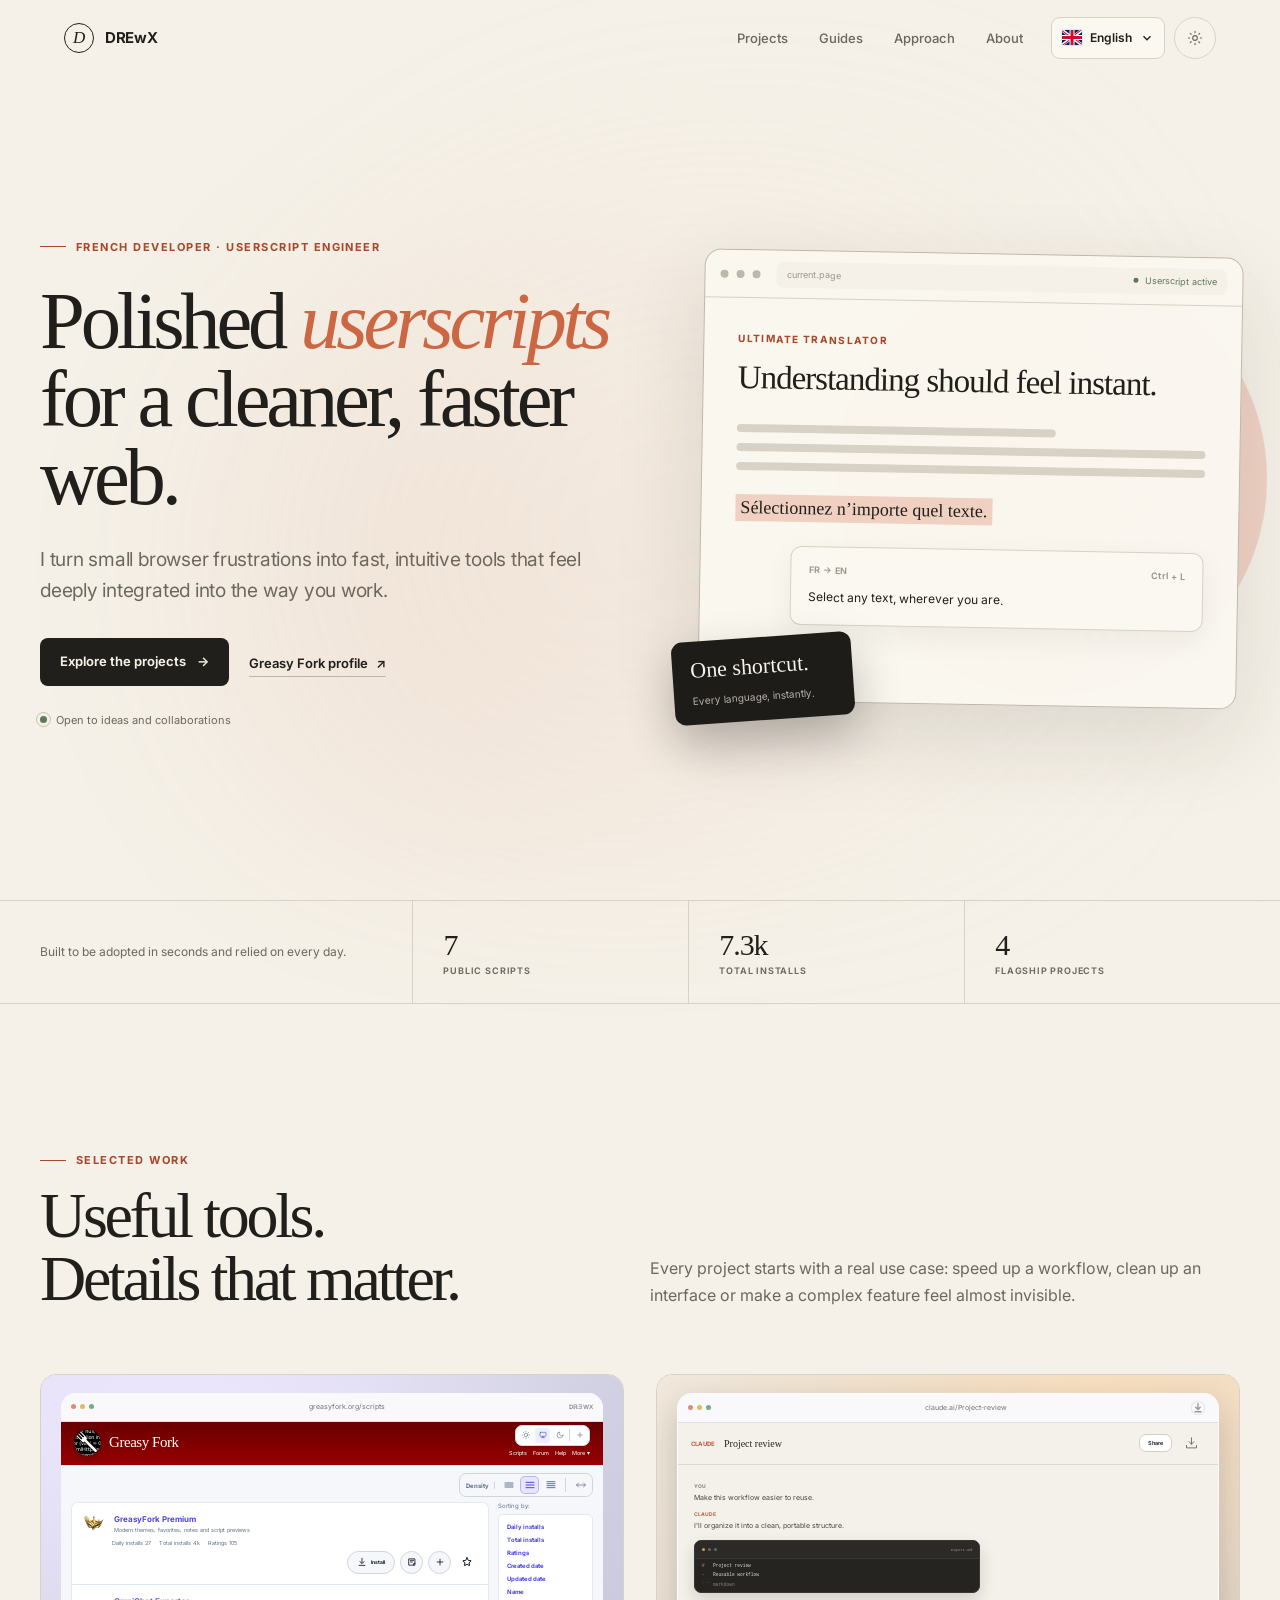
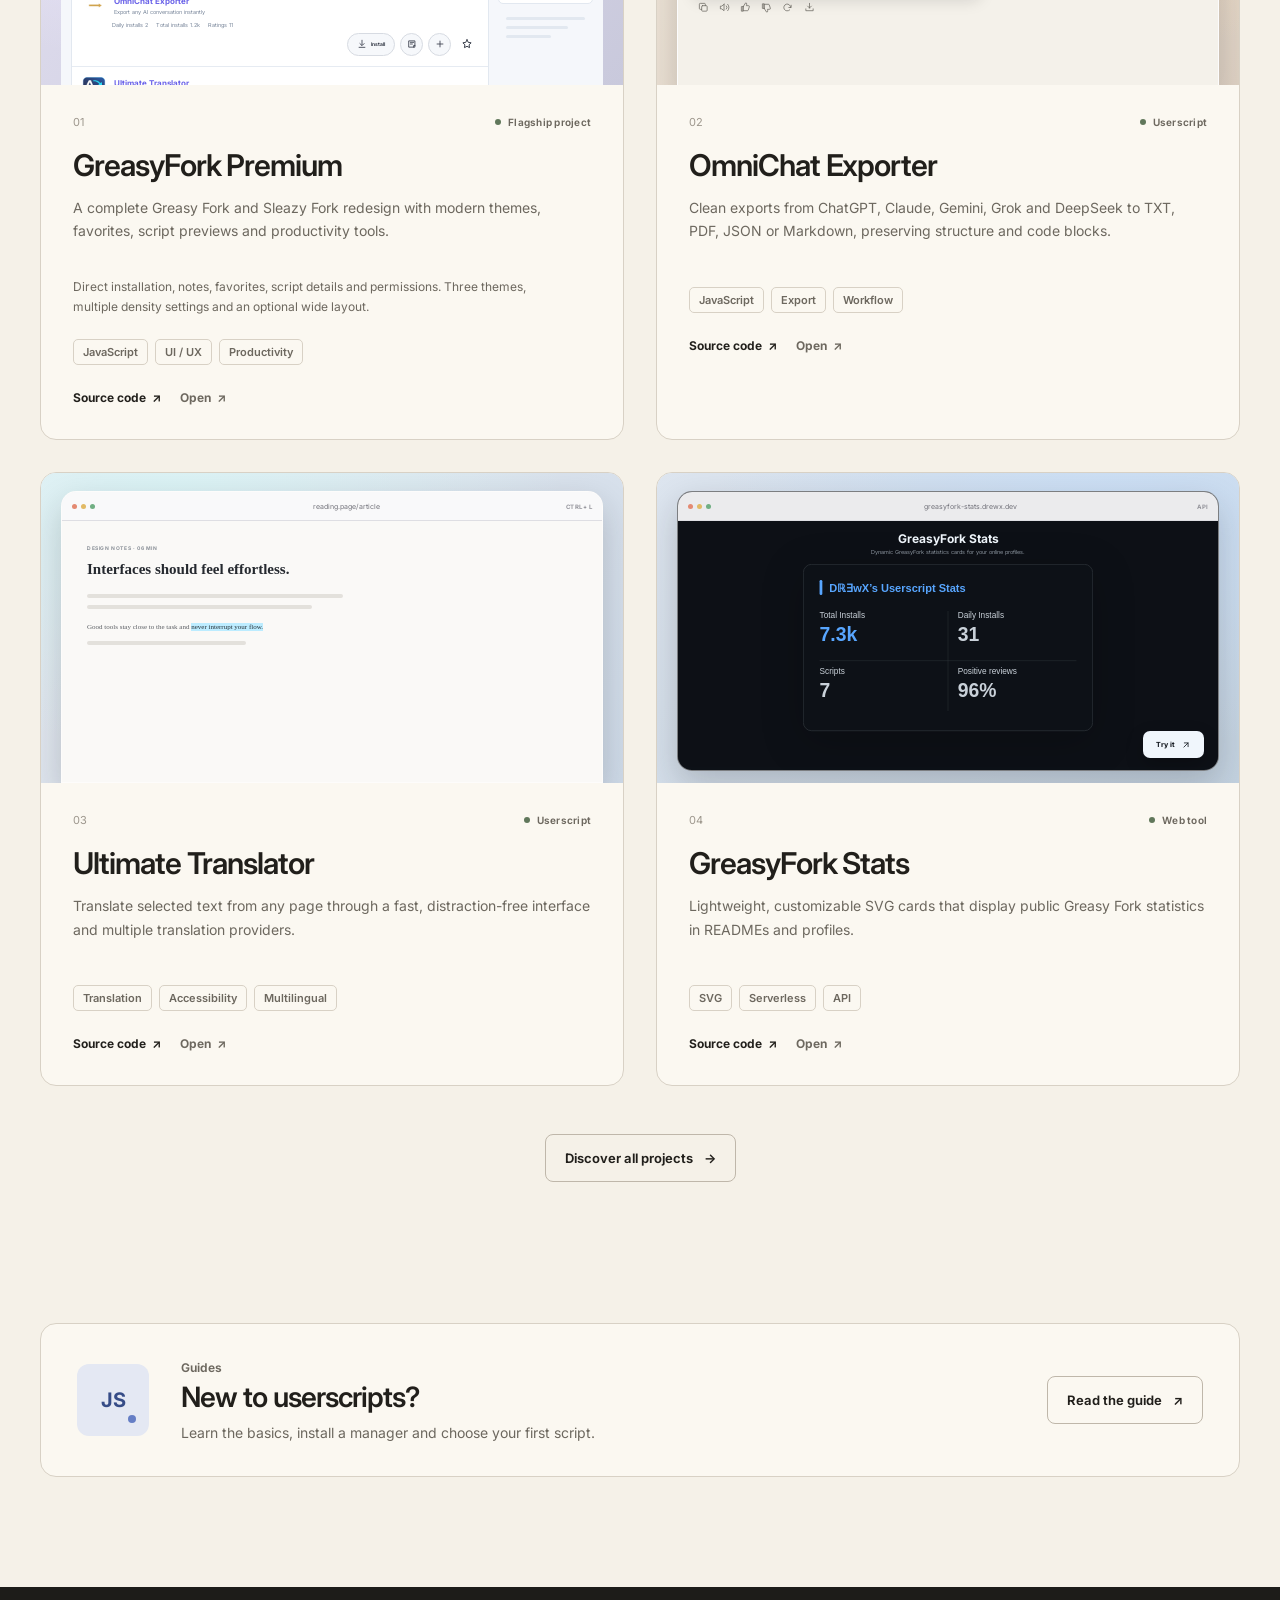
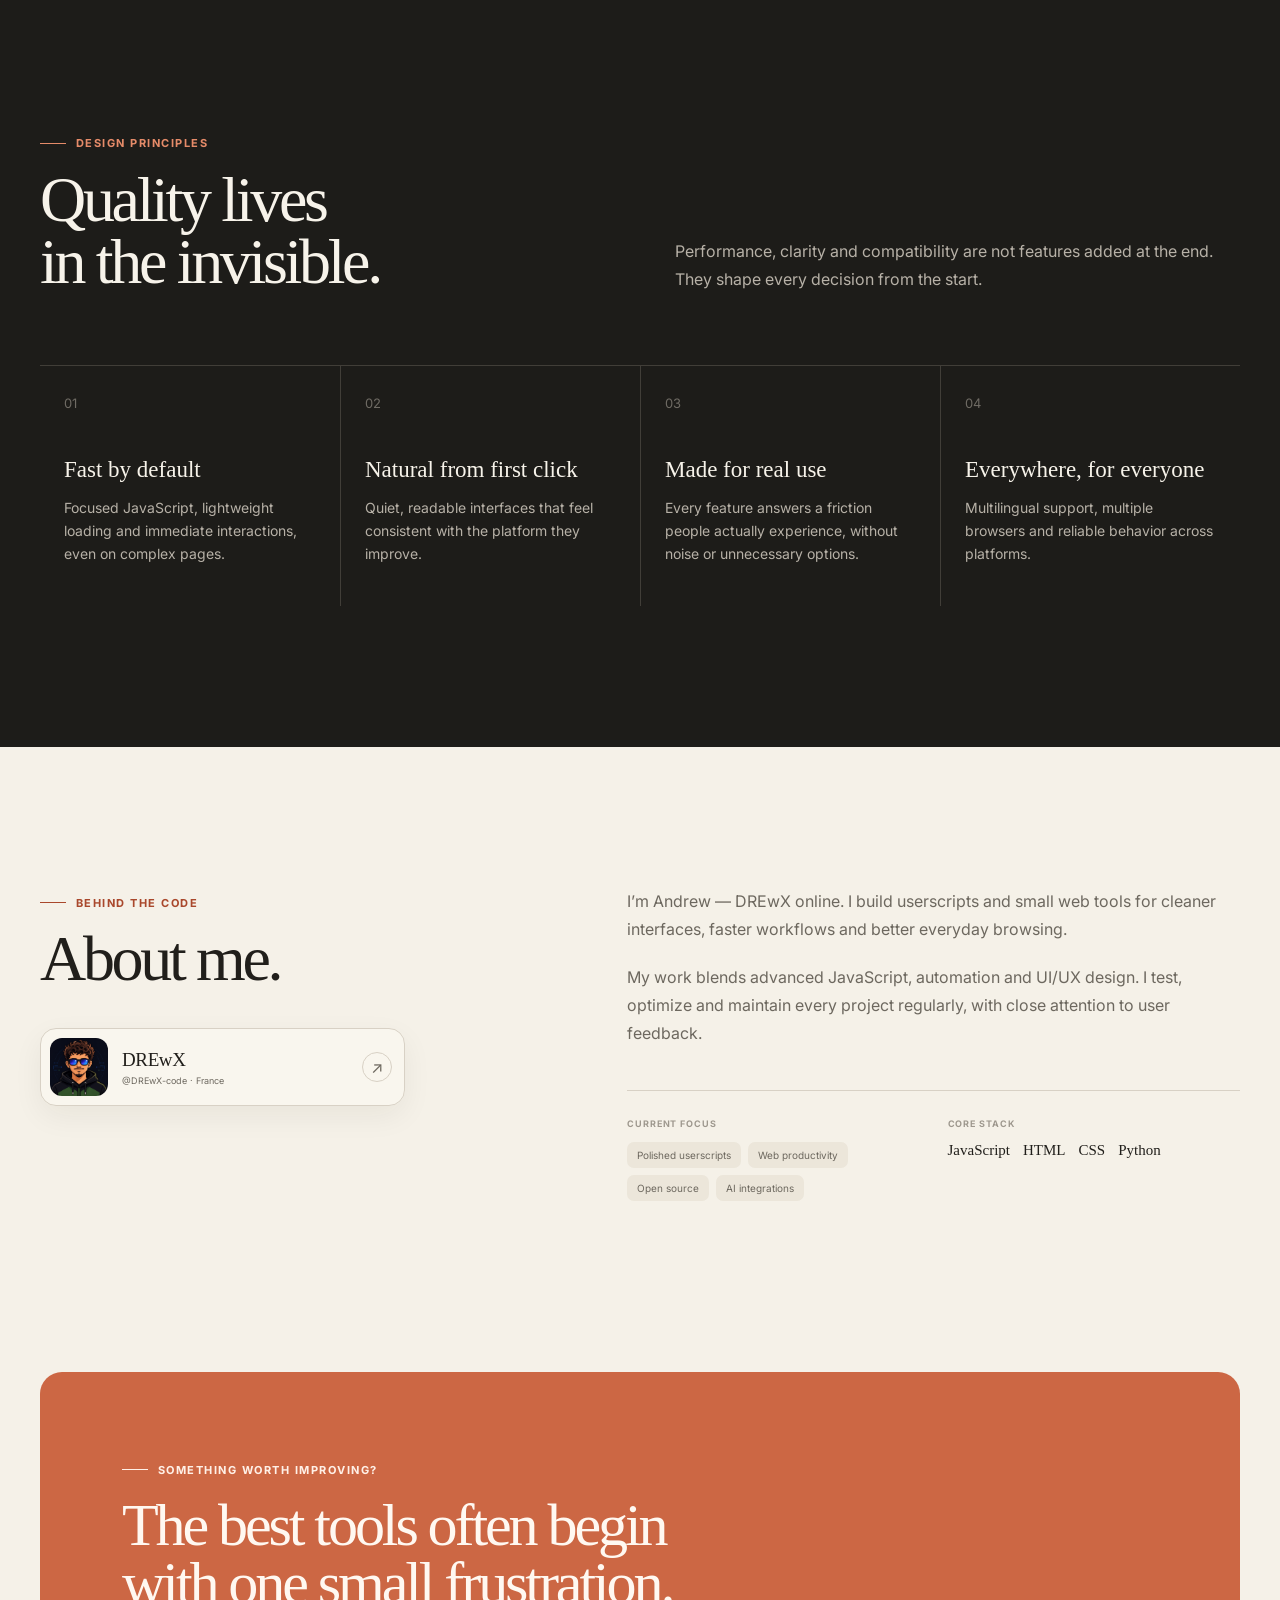
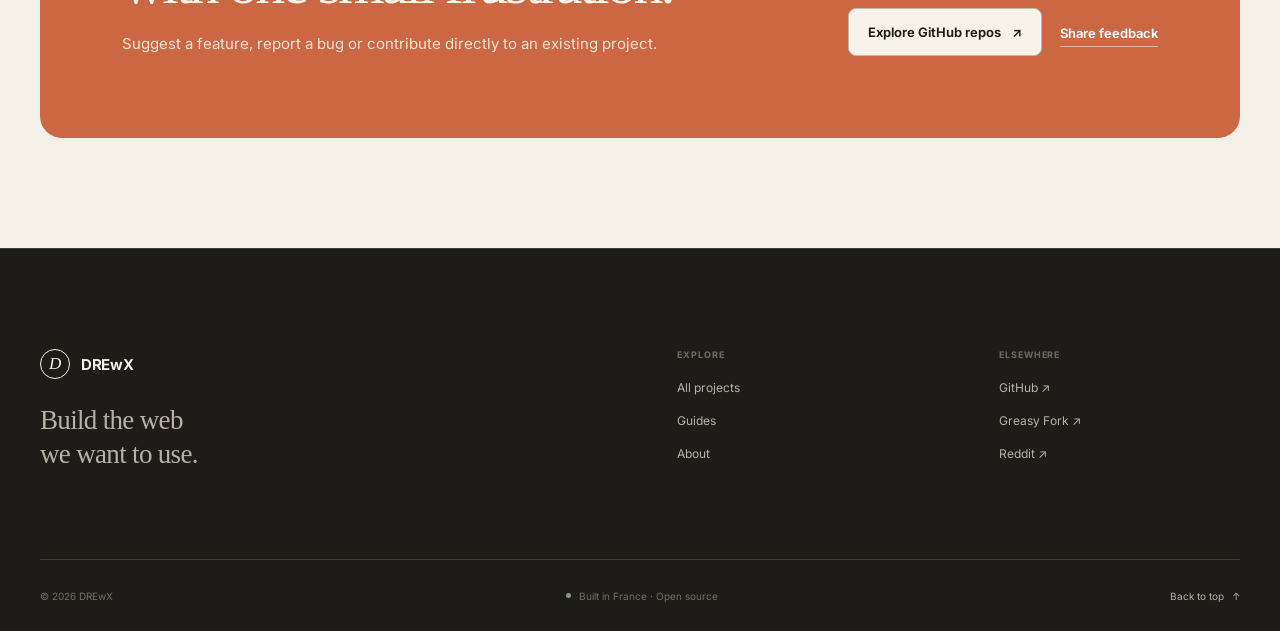
==== commit b721bfd0: "fix: improve UTST selection and translation preview" ====
--- a/index.html
+++ b/index.html
@@ -243,9 +243,9 @@
             <div class="product-frame translator-frame" data-product-scene>
               <div class="product-toolbar"><span class="window-dots"><i></i><i></i><i></i></span><span class="product-address">reading.page/article</span><span class="toolbar-action">Ctrl + L</span></div>
               <div class="reader-page"><span class="reader-kicker">DESIGN NOTES · 06 MIN</span><strong>Interfaces should feel effortless.</strong><i></i><i></i><p>Good tools stay close to the task and <mark>never interrupt your flow.</mark></p><i class="short"></i>
-                <div class="utst-selection-bubble"><button class="utst-bubble-close" type="button" data-demo-action="utst-close" data-i18n-aria="demoClose" aria-label="Fermer">×</button><i></i><button class="utst-bubble-action" type="button" data-demo-action="utst-open" data-i18n-aria="demoTranslate" aria-label="Traduire"><svg viewBox="0 0 24 24"><path d="M5 8l6 6"></path><path d="M4 14l6-6 2-3"></path><path d="M2 5h12"></path><path d="M7 2h1"></path><path d="M22 22l-5-10-5 10"></path><path d="M14 18h6"></path></svg></button></div>
-              </div>
-              <div class="translator-popover"><div class="translator-handle"><img src="assets/images/products/utst-logo.png" width="144" height="144" alt=""><span>UTST</span></div><span class="utst-close-button"><svg viewBox="0 0 24 24"><path d="M18 6 6 18M6 6l12 12"></path></svg></span><div class="language-row"><span>Detect (English) <b>⌄</b></span><i>⇄</i><span>French <b>⌄</b></span></div><div class="translation-result">ne jamais interrompre votre flux.</div><div class="translation-tools"><div class="utst-microphone" aria-hidden="true"><svg viewBox="0 0 24 24"><rect x="9" y="3" width="6" height="11" rx="3"></rect><path d="M5 11a7 7 0 0 0 14 0M12 18v3M8 21h8"></path></svg></div><span><svg viewBox="0 0 24 24"><path d="M11 5 6 9H2v6h4l5 4V5z"></path><path d="M19.07 4.93a10 10 0 0 1 0 14.14"></path><path d="M15.54 8.46a5 5 0 0 1 0 7.07"></path></svg></span><span class="utst-copy-button"><svg viewBox="0 0 24 24"><rect x="9" y="9" width="13" height="13" rx="2" ry="2"></rect><path d="M5 15H4a2 2 0 0 1-2-2V4a2 2 0 0 1 2-2h9a2 2 0 0 1 2 2v1"></path></svg></span><span><svg viewBox="0 0 24 24"><polyline points="15 3 21 3 21 9"></polyline><polyline points="9 21 3 21 3 15"></polyline><line x1="21" y1="3" x2="14" y2="10"></line><line x1="3" y1="21" x2="10" y2="14"></line></svg></span><span><svg viewBox="0 0 24 24"><path d="M12 15.5C13.933 15.5 15.5 13.933 15.5 12C15.5 10.067 13.933 8.5 12 8.5C10.067 8.5 8.5 10.067 8.5 12C8.5 13.933 10.067 15.5 12 15.5Z"></path><path d="M19.4 15C19.2669 15.3016 19.2272 15.6362 19.286 15.9606C19.3448 16.285 19.4995 16.5843 19.73 16.82L19.79 16.88C19.976 17.0657 20.1235 17.2863 20.2241 17.5291C20.3248 17.7719 20.3766 18.0322 20.3766 18.295C20.3766 18.5578 20.3248 18.8181 20.2241 19.0609C20.1235 19.3037 19.976 19.5243 19.79 19.71C19.6043 19.896 19.3837 20.0435 19.1409 20.1441C18.8981 20.2448 18.6378 20.2966 18.375 20.2966C18.1122 20.2966 17.8519 20.2448 17.6091 20.1441C17.3663 20.0435 17.1457 19.896 16.96 19.71L16.9 19.65C16.6643 19.4195 16.365 19.2648 16.0406 19.206C15.7162 19.1472 15.3816 19.1869 15.08 19.32C14.7842 19.4468 14.532 19.6572 14.3543 19.9255C14.1766 20.1938 14.0813 20.5082 14.08 20.83V21C14.08 21.5304 13.8693 22.0391 13.4942 22.4142C13.1191 22.7893 12.6104 23 12.08 23C11.5496 23 11.0409 22.7893 10.6658 22.4142C10.2907 22.0391 10.08 21.5304 10.08 21V20.91C10.0723 20.579 9.96512 20.258 9.77251 19.9887C9.5799 19.7194 9.31074 19.5143 9 19.4C8.69838 19.2669 8.36381 19.2272 8.03941 19.286C7.71502 19.3448 7.41568 19.4995 7.18 19.73L7.12 19.79C6.93425 19.976 6.71368 20.1235 6.47088 20.2241C6.22808 20.3248 5.96783 20.3766 5.705 20.3766C5.44217 20.3766 5.18192 20.3248 4.93912 20.2241C4.69632 20.1235 4.47575 19.976 4.29 19.79C4.10405 19.6043 3.95653 19.3837 3.85588 19.1409C3.75523 18.8981 3.70343 18.6378 3.70343 18.375C3.70343 18.1122 3.75523 17.8519 3.85588 17.6091C3.95653 17.3663 4.10405 17.1457 4.29 16.96L4.35 16.9C4.58054 16.6643 4.73519 16.365 4.794 16.0406C4.85282 15.7162 4.81312 15.3816 4.68 15.08C4.55324 14.7842 4.34276 14.532 4.07447 14.3543C3.80618 14.1766 3.49179 14.0813 3.17 14.08H3C2.46957 14.08 1.96086 13.8693 1.58579 13.4942C1.21071 13.1191 1 12.6104 1 12.08C1 11.5496 1.21071 11.0409 1.58579 10.6658C1.96086 10.2907 2.46957 10.08 3 10.08H3.09C3.42099 10.0723 3.742 9.96512 4.0113 9.77251C4.28059 9.5799 4.48572 9.31074 4.6 9C4.73312 8.69838 4.77282 8.36381 4.714 8.03941C4.65519 7.71502 4.50054 7.41568 4.27 7.18L4.21 7.12C4.02405 6.93425 3.87653 6.71368 3.77588 6.47088C3.67523 6.22808 3.62343 5.96783 3.62343 5.705C3.62343 5.44217 3.67523 5.18192 3.77588 4.93912C3.87653 4.69632 4.02405 4.47575 4.21 4.29C4.39575 4.10405 4.61632 3.95653 4.85912 3.85588C5.10192 3.75523 5.36217 3.70343 5.625 3.70343C5.88783 3.70343 6.14808 3.75523 6.39088 3.85588C6.63368 3.95653 6.85425 4.10405 7.04 4.29L7.1 4.35C7.33568 4.58054 7.63502 4.73519 7.95941 4.794C8.28381 4.85282 8.61838 4.81312 8.92 4.68H9C9.29577 4.55324 9.54802 4.34276 9.72569 4.07447C9.90337 3.80618 9.99872 3.49179 10 3.17V3C10 2.46957 10.2107 1.96086 10.5858 1.58579C10.9609 1.21071 11.4696 1 12 1C12.5304 1 13.0391 1.21071 13.4142 1.58579C13.7893 1.96086 14 2.46957 14 3V3.09C14.0013 3.41179 14.0966 3.72618 14.2743 3.99447C14.452 4.26276 14.7042 4.47324 15 4.6C15.3016 4.73312 15.6362 4.77282 15.9606 4.714C16.285 4.65519 16.5843 4.50054 16.82 4.27L16.88 4.21C17.0657 4.02405 17.2863 3.87653 17.5291 3.77588C17.7719 3.67523 18.0322 3.62343 18.295 3.62343C18.5578 3.62343 18.8181 3.67523 19.0609 3.77588C19.3037 3.87653 19.5243 4.02405 19.71 4.21C19.896 4.39575 20.0435 4.61632 20.1441 4.85912C20.2448 5.10192 20.2966 5.36217 20.2966 5.625C20.2966 5.88783 20.2448 6.14808 20.1441 6.39088C20.0435 6.63368 19.896 6.85425 19.71 7.04L19.65 7.1C19.4195 7.33568 19.2648 7.63502 19.206 7.95941C19.1472 8.28381 19.1869 8.61838 19.32 8.92V9C19.4468 9.29577 19.6572 9.54802 19.9255 9.72569C20.1938 9.90337 20.5082 9.99872 20.83 10H21C21.5304 10 22.0391 10.2107 22.4142 10.5858C22.7893 10.9609 23 11.4696 23 12C23 12.5304 22.7893 13.0391 22.4142 13.4142C22.0391 13.7893 21.5304 14 21 14H20.91C20.5882 14.0013 20.2738 14.0966 20.0055 14.2743C19.7372 14.452 19.5268 14.7042 19.4 15Z"></path></svg></span></div></div>
+                <div class="utst-selection-bubble"><button class="utst-bubble-close" type="button" data-demo-action="utst-bubble-close" data-i18n-aria="demoClose" aria-label="Fermer">×</button><i></i><button class="utst-bubble-action" type="button" data-demo-action="utst-open" data-i18n-aria="demoTranslate" aria-label="Traduire"><svg viewBox="0 0 24 24"><path d="M5 8l6 6"></path><path d="M4 14l6-6 2-3"></path><path d="M2 5h12"></path><path d="M7 2h1"></path><path d="M22 22l-5-10-5 10"></path><path d="M14 18h6"></path></svg></button></div>
+              </div>
+              <div class="translator-popover"><div class="translator-handle"><img src="assets/images/products/utst-logo.png" width="144" height="144" alt=""><span>UTST</span></div><span class="utst-close-button"><svg viewBox="0 0 24 24"><path d="M18 6 6 18M6 6l12 12"></path></svg></span><div class="language-row"><span>Detect (English) <b>⌄</b></span><i>⇄</i><span>French <b>⌄</b></span></div><div class="translation-result" aria-live="polite">ne jamais interrompre votre flux.</div><div class="translation-tools"><div class="utst-microphone" aria-hidden="true"><svg viewBox="0 0 24 24"><rect x="9" y="3" width="6" height="11" rx="3"></rect><path d="M5 11a7 7 0 0 0 14 0M12 18v3M8 21h8"></path></svg></div><span><svg viewBox="0 0 24 24"><path d="M11 5 6 9H2v6h4l5 4V5z"></path><path d="M19.07 4.93a10 10 0 0 1 0 14.14"></path><path d="M15.54 8.46a5 5 0 0 1 0 7.07"></path></svg></span><span class="utst-copy-button"><svg viewBox="0 0 24 24"><rect x="9" y="9" width="13" height="13" rx="2" ry="2"></rect><path d="M5 15H4a2 2 0 0 1-2-2V4a2 2 0 0 1 2-2h9a2 2 0 0 1 2 2v1"></path></svg></span><span><svg viewBox="0 0 24 24"><polyline points="15 3 21 3 21 9"></polyline><polyline points="9 21 3 21 3 15"></polyline><line x1="21" y1="3" x2="14" y2="10"></line><line x1="3" y1="21" x2="10" y2="14"></line></svg></span><span><svg viewBox="0 0 24 24"><path d="M12 15.5C13.933 15.5 15.5 13.933 15.5 12C15.5 10.067 13.933 8.5 12 8.5C10.067 8.5 8.5 10.067 8.5 12C8.5 13.933 10.067 15.5 12 15.5Z"></path><path d="M19.4 15C19.2669 15.3016 19.2272 15.6362 19.286 15.9606C19.3448 16.285 19.4995 16.5843 19.73 16.82L19.79 16.88C19.976 17.0657 20.1235 17.2863 20.2241 17.5291C20.3248 17.7719 20.3766 18.0322 20.3766 18.295C20.3766 18.5578 20.3248 18.8181 20.2241 19.0609C20.1235 19.3037 19.976 19.5243 19.79 19.71C19.6043 19.896 19.3837 20.0435 19.1409 20.1441C18.8981 20.2448 18.6378 20.2966 18.375 20.2966C18.1122 20.2966 17.8519 20.2448 17.6091 20.1441C17.3663 20.0435 17.1457 19.896 16.96 19.71L16.9 19.65C16.6643 19.4195 16.365 19.2648 16.0406 19.206C15.7162 19.1472 15.3816 19.1869 15.08 19.32C14.7842 19.4468 14.532 19.6572 14.3543 19.9255C14.1766 20.1938 14.0813 20.5082 14.08 20.83V21C14.08 21.5304 13.8693 22.0391 13.4942 22.4142C13.1191 22.7893 12.6104 23 12.08 23C11.5496 23 11.0409 22.7893 10.6658 22.4142C10.2907 22.0391 10.08 21.5304 10.08 21V20.91C10.0723 20.579 9.96512 20.258 9.77251 19.9887C9.5799 19.7194 9.31074 19.5143 9 19.4C8.69838 19.2669 8.36381 19.2272 8.03941 19.286C7.71502 19.3448 7.41568 19.4995 7.18 19.73L7.12 19.79C6.93425 19.976 6.71368 20.1235 6.47088 20.2241C6.22808 20.3248 5.96783 20.3766 5.705 20.3766C5.44217 20.3766 5.18192 20.3248 4.93912 20.2241C4.69632 20.1235 4.47575 19.976 4.29 19.79C4.10405 19.6043 3.95653 19.3837 3.85588 19.1409C3.75523 18.8981 3.70343 18.6378 3.70343 18.375C3.70343 18.1122 3.75523 17.8519 3.85588 17.6091C3.95653 17.3663 4.10405 17.1457 4.29 16.96L4.35 16.9C4.58054 16.6643 4.73519 16.365 4.794 16.0406C4.85282 15.7162 4.81312 15.3816 4.68 15.08C4.55324 14.7842 4.34276 14.532 4.07447 14.3543C3.80618 14.1766 3.49179 14.0813 3.17 14.08H3C2.46957 14.08 1.96086 13.8693 1.58579 13.4942C1.21071 13.1191 1 12.6104 1 12.08C1 11.5496 1.21071 11.0409 1.58579 10.6658C1.96086 10.2907 2.46957 10.08 3 10.08H3.09C3.42099 10.0723 3.742 9.96512 4.0113 9.77251C4.28059 9.5799 4.48572 9.31074 4.6 9C4.73312 8.69838 4.77282 8.36381 4.714 8.03941C4.65519 7.71502 4.50054 7.41568 4.27 7.18L4.21 7.12C4.02405 6.93425 3.87653 6.71368 3.77588 6.47088C3.67523 6.22808 3.62343 5.96783 3.62343 5.705C3.62343 5.44217 3.67523 5.18192 3.77588 4.93912C3.87653 4.69632 4.02405 4.47575 4.21 4.29C4.39575 4.10405 4.61632 3.95653 4.85912 3.85588C5.10192 3.75523 5.36217 3.70343 5.625 3.70343C5.88783 3.70343 6.14808 3.75523 6.39088 3.85588C6.63368 3.95653 6.85425 4.10405 7.04 4.29L7.1 4.35C7.33568 4.58054 7.63502 4.73519 7.95941 4.794C8.28381 4.85282 8.61838 4.81312 8.92 4.68H9C9.29577 4.55324 9.54802 4.34276 9.72569 4.07447C9.90337 3.80618 9.99872 3.49179 10 3.17V3C10 2.46957 10.2107 1.96086 10.5858 1.58579C10.9609 1.21071 11.4696 1 12 1C12.5304 1 13.0391 1.21071 13.4142 1.58579C13.7893 1.96086 14 2.46957 14 3V3.09C14.0013 3.41179 14.0966 3.72618 14.2743 3.99447C14.452 4.26276 14.7042 4.47324 15 4.6C15.3016 4.73312 15.6362 4.77282 15.9606 4.714C16.285 4.65519 16.5843 4.50054 16.82 4.27L16.88 4.21C17.0657 4.02405 17.2863 3.87653 17.5291 3.77588C17.7719 3.67523 18.0322 3.62343 18.295 3.62343C18.5578 3.62343 18.8181 3.67523 19.0609 3.77588C19.3037 3.87653 19.5243 4.02405 19.71 4.21C19.896 4.39575 20.0435 4.61632 20.1441 4.85912C20.2448 5.10192 20.2966 5.36217 20.2966 5.625C20.2966 5.88783 20.2448 6.14808 20.1441 6.39088C20.0435 6.63368 19.896 6.85425 19.71 7.04L19.65 7.1C19.4195 7.33568 19.2648 7.63502 19.206 7.95941C19.1472 8.28381 19.1869 8.61838 19.32 8.92V9C19.4468 9.29577 19.6572 9.54802 19.9255 9.72569C20.1938 9.90337 20.5082 9.99872 20.83 10H21C21.5304 10 22.0391 10.2107 22.4142 10.5858C22.7893 10.9609 23 11.4696 23 12C23 12.5304 22.7893 13.0391 22.4142 13.4142C22.0391 13.7893 21.5304 14 21 14H20.91C20.5882 14.0013 20.2738 14.0966 20.0055 14.2743C19.7372 14.452 19.5268 14.7042 19.4 15Z"></path></svg></span></div></div>
               <span class="utst-text-cursor" aria-hidden="true">Ⅰ</span><span class="product-cursor translator-cursor"><svg viewBox="0 0 24 24"><path d="M5 3l13 9-6 1.4 3.4 5.5-2.8 1.7-3.2-5.5L5 19V3Z"></path></svg></span>
             </div>
             <div class="motion-captions" aria-hidden="true"><span data-motion-caption="motionSelect" data-i18n="motionSelect">Sélectionner un texte</span><span data-motion-caption="motionTranslate" data-i18n="motionTranslate">Traduire sans quitter la page</span></div>
--- a/assets/css/styles.css
+++ b/assets/css/styles.css
@@ -569,8 +569,8 @@
 .reader-kicker { display: block; margin-bottom: 11px; color: #8a9098; font-size: 5px; font-weight: 700; letter-spacing: .12em; }
 .reader-page > strong { display: block; margin-bottom: 16px; font-family: var(--serif); font-size: 15px; line-height: 1.05; }
 .reader-page > i { display: block; width: 98%; height: 4px; margin-bottom: 7px; border-radius: 9px; background: #e3e1dc; }.reader-page > i:nth-of-type(2) { width: 86%; }.reader-page > i.short { width: 61%; }
-.reader-page p { min-height: 0; margin: 13px 0 8px; color: #5c5f64; font-family: var(--serif); font-size: 7px; line-height: 1.6; }.reader-page mark { padding: 2px 1px; background: #bcecff; color: #26333a; }
-.utst-selection-bubble { position: absolute; z-index: 7; left: 31%; top: 132px; height: 30px; display: flex; align-items: center; padding: 0 4px; border: 1px solid rgba(255,255,255,.15); border-radius: 15px; background: linear-gradient(135deg, rgba(30,30,47,.96), rgba(35,35,52,.96)); color: #eaf2ff; box-shadow: 0 7px 20px rgba(10,14,28,.42); opacity: 1; backdrop-filter: blur(12px); }
+.reader-page p { min-height: 0; margin: 13px 0 8px; color: #5c5f64; font-family: var(--serif); font-size: 7px; line-height: 1.6; }.reader-page mark { padding: 0; background: #bcecff; color: #26333a; }
+.utst-selection-bubble { position: absolute; z-index: 7; left: 31%; top: 132px; height: 30px; display: flex; align-items: center; padding: 0 4px; border: 1px solid rgba(255,255,255,.15); border-radius: 15px; background: linear-gradient(135deg, rgba(30,30,47,.96), rgba(35,35,52,.96)); color: #eaf2ff; box-shadow: 0 7px 20px rgba(10,14,28,.42); opacity: 0; pointer-events: none; backdrop-filter: blur(12px); }
 .utst-bubble-close, .utst-bubble-action { width: 22px; height: 22px; display: grid; place-items: center; padding: 0; border: 0; border-radius: 50%; background: transparent; cursor: pointer; }.utst-bubble-close { color: rgba(255,255,255,.7); font: 500 12px/1 Roboto, sans-serif; }.utst-selection-bubble > i { width: 1px; height: 15px; margin: 0 4px; background: rgba(255,255,255,.2); }
 .utst-bubble-action svg { width: 14px; height: 14px; fill: none; stroke: currentColor; stroke-linecap: round; stroke-linejoin: round; stroke-width: 2; filter: drop-shadow(0 2px 4px rgba(0,0,0,.2)); }
 .translator-popover { position: absolute; z-index: 8; right: 13px; bottom: 12px; width: 236px; padding: 40px 11px 10px; box-sizing: border-box; overflow: hidden; border: 1px solid rgba(255,255,255,.1); border-radius: 12px; background: linear-gradient(135deg, #1e1e2f, #2a2a4a); color: #fff; box-shadow: 0 12px 32px rgba(0,0,0,.45); opacity: 0; transform: translateY(8px) scale(.985); transform-origin: center; }
@@ -1158,6 +1158,7 @@
 @media (max-width: 760px) { .premium-visual { height: 320px; } }
 @media (max-width: 410px) { .stats-layouts { width: 72%; } }
 .reader-page mark { background-color: transparent; background-image: linear-gradient(#bcecff,#bcecff); background-repeat: no-repeat; background-size: 100% 100%; }
+.reader-page ::selection { background: #bcecff; color: #26333a; }
 .omni-pdf-scroll { position: absolute; inset: 29px 0 0; overflow: hidden; }
 .gf-theme-samples span:nth-child(2) i { border-color: #2b2b2b; background: linear-gradient(#1a1a1a 0 30%,#121212 30%); }
 .gf-theme-samples span:nth-child(3) i { border-color: #d7ddd8; background: linear-gradient(#f3f1eb 0 30%,#fffefa 30%); }
@@ -1337,6 +1338,23 @@
 .gf-note-preview[hidden] { display: none; }
 .gf-demo-note-preview { height: 0; margin-top: 0; padding-block: 0; overflow: hidden; opacity: 0; }
 .gf-note-input { display: none; width: 100%; min-height: 27px; box-sizing: border-box; resize: vertical; border: 1px solid var(--demo-button-border); border-radius: 3px; background: var(--demo-surface); color: var(--demo-text); font: inherit; }
+.gf-note-input:focus { outline: none; border-color: var(--demo-link); }
+.gf-note-controls button:focus-visible { outline: 1px solid var(--demo-link); outline-offset: 1px; }
 .gf-note-panel.is-open .gf-note-input { display: block; }
 .gf-note-panel.is-open .gf-typed-note { display: none; }
 .gf-note-panel.is-open { max-height: 90px; }
+
+/* Distinct, static backdrops for each product preview. */
+.premium-visual { background: radial-gradient(ellipse at 25% 15%, #ede7ff 0%, transparent 65%), linear-gradient(135deg, #e2dff0, #c9c9dc); }
+.chat-visual { background: radial-gradient(ellipse at 78% 10%, #f9dfbf 0%, transparent 62%), linear-gradient(135deg, #f1e8db, #dfd2c4); }
+.translator-visual { background: radial-gradient(ellipse at 22% 10%, #daf3f5 0%, transparent 62%), linear-gradient(135deg, #e7ebf1, #cedae8); }
+.stats-visual { background: radial-gradient(ellipse at 78% 15%, #cbdff6 0%, transparent 62%), linear-gradient(135deg, #dde5ef, #c3d2e0); }
+:root[data-theme="dark"] .premium-visual { background: radial-gradient(ellipse at 25% 15%, #47405e 0%, transparent 65%), linear-gradient(135deg, #302e40, #212331); }
+:root[data-theme="dark"] .chat-visual { background: radial-gradient(ellipse at 78% 10%, #594434 0%, transparent 62%), linear-gradient(135deg, #35312d, #26292b); }
+:root[data-theme="dark"] .translator-visual { background: radial-gradient(ellipse at 22% 10%, #31505c 0%, transparent 62%), linear-gradient(135deg, #293642, #202733); }
+:root[data-theme="dark"] .stats-visual { background: radial-gradient(ellipse at 78% 15%, #304961 0%, transparent 62%), linear-gradient(135deg, #293644, #202833); }
+
+.translator-frame.has-user-selection .reader-page mark { background-image: none; }
+.translator-frame.is-bubble-closed .utst-selection-bubble { opacity: 0 !important; pointer-events: none; }
+.translator-frame.is-bubble-open .utst-selection-bubble { opacity: 1 !important; pointer-events: auto; transform: none !important; }
+.translation-result { overflow: auto; overflow-wrap: anywhere; }
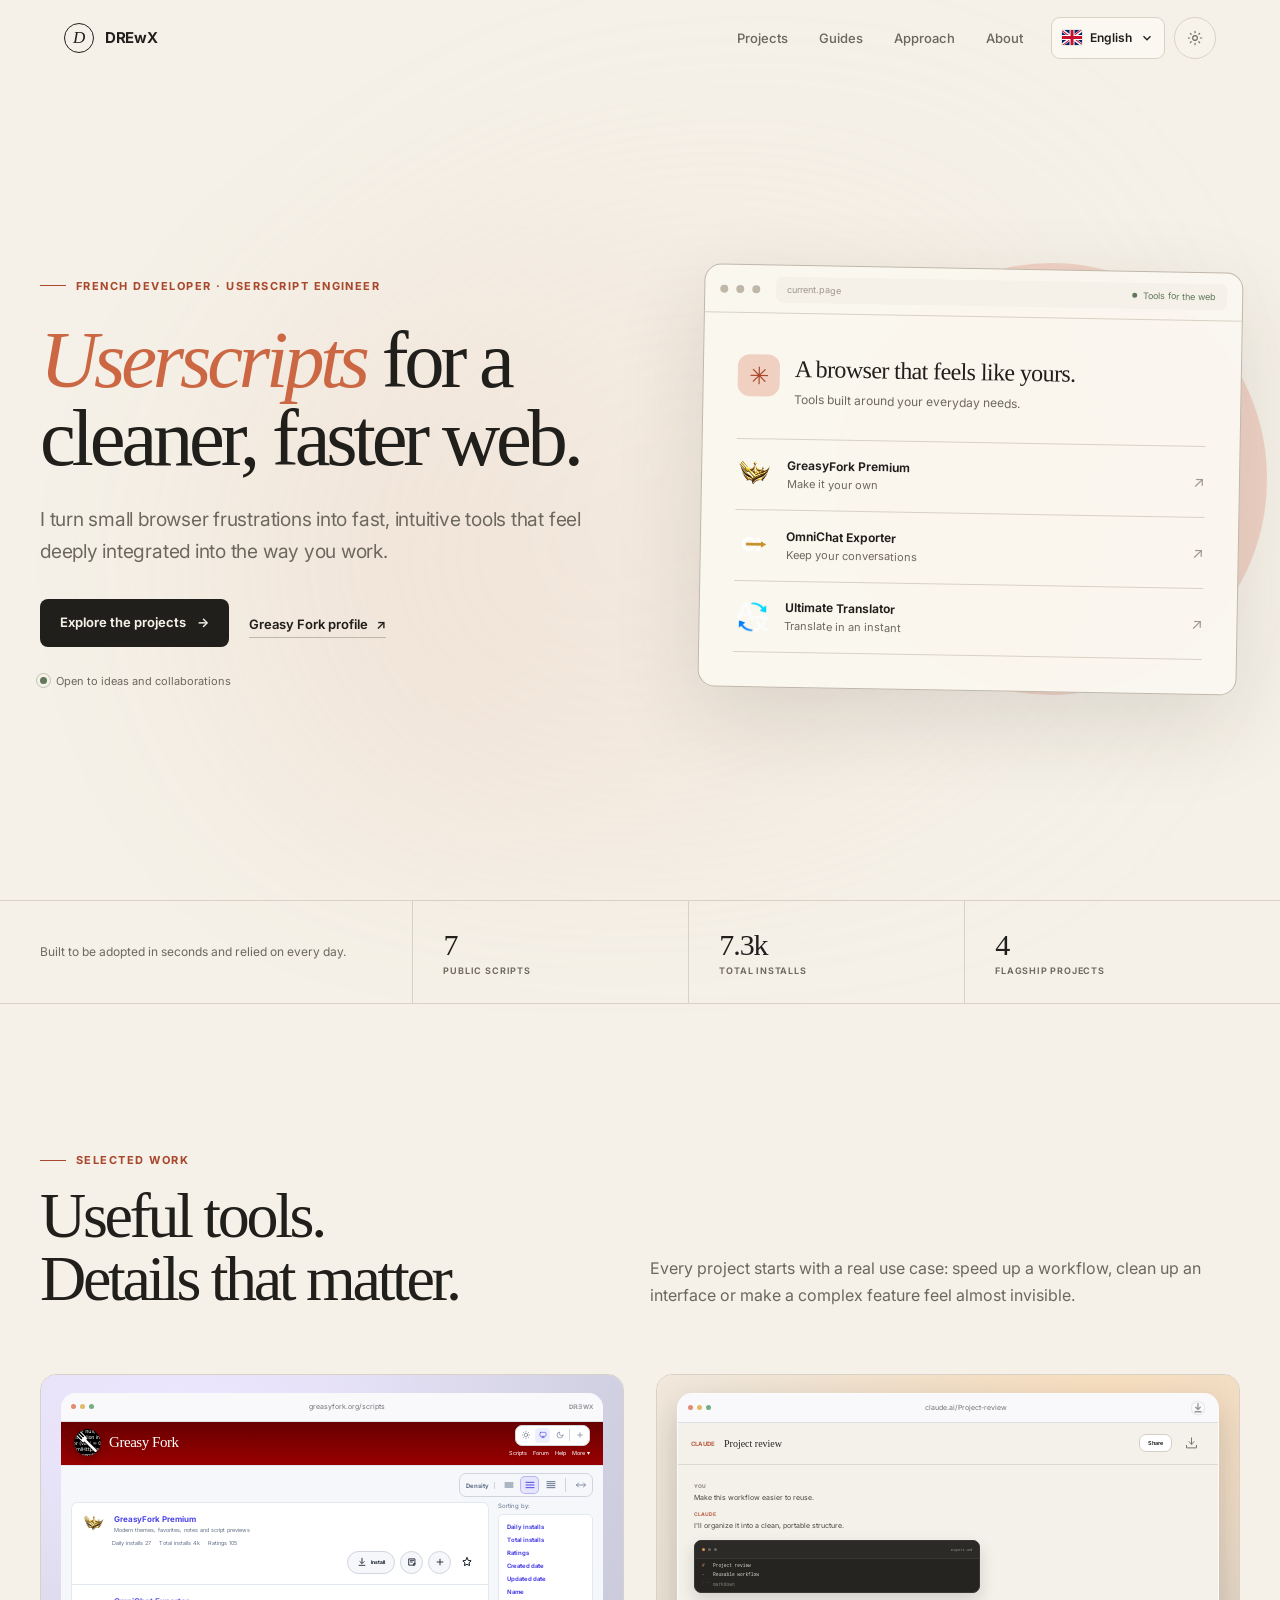
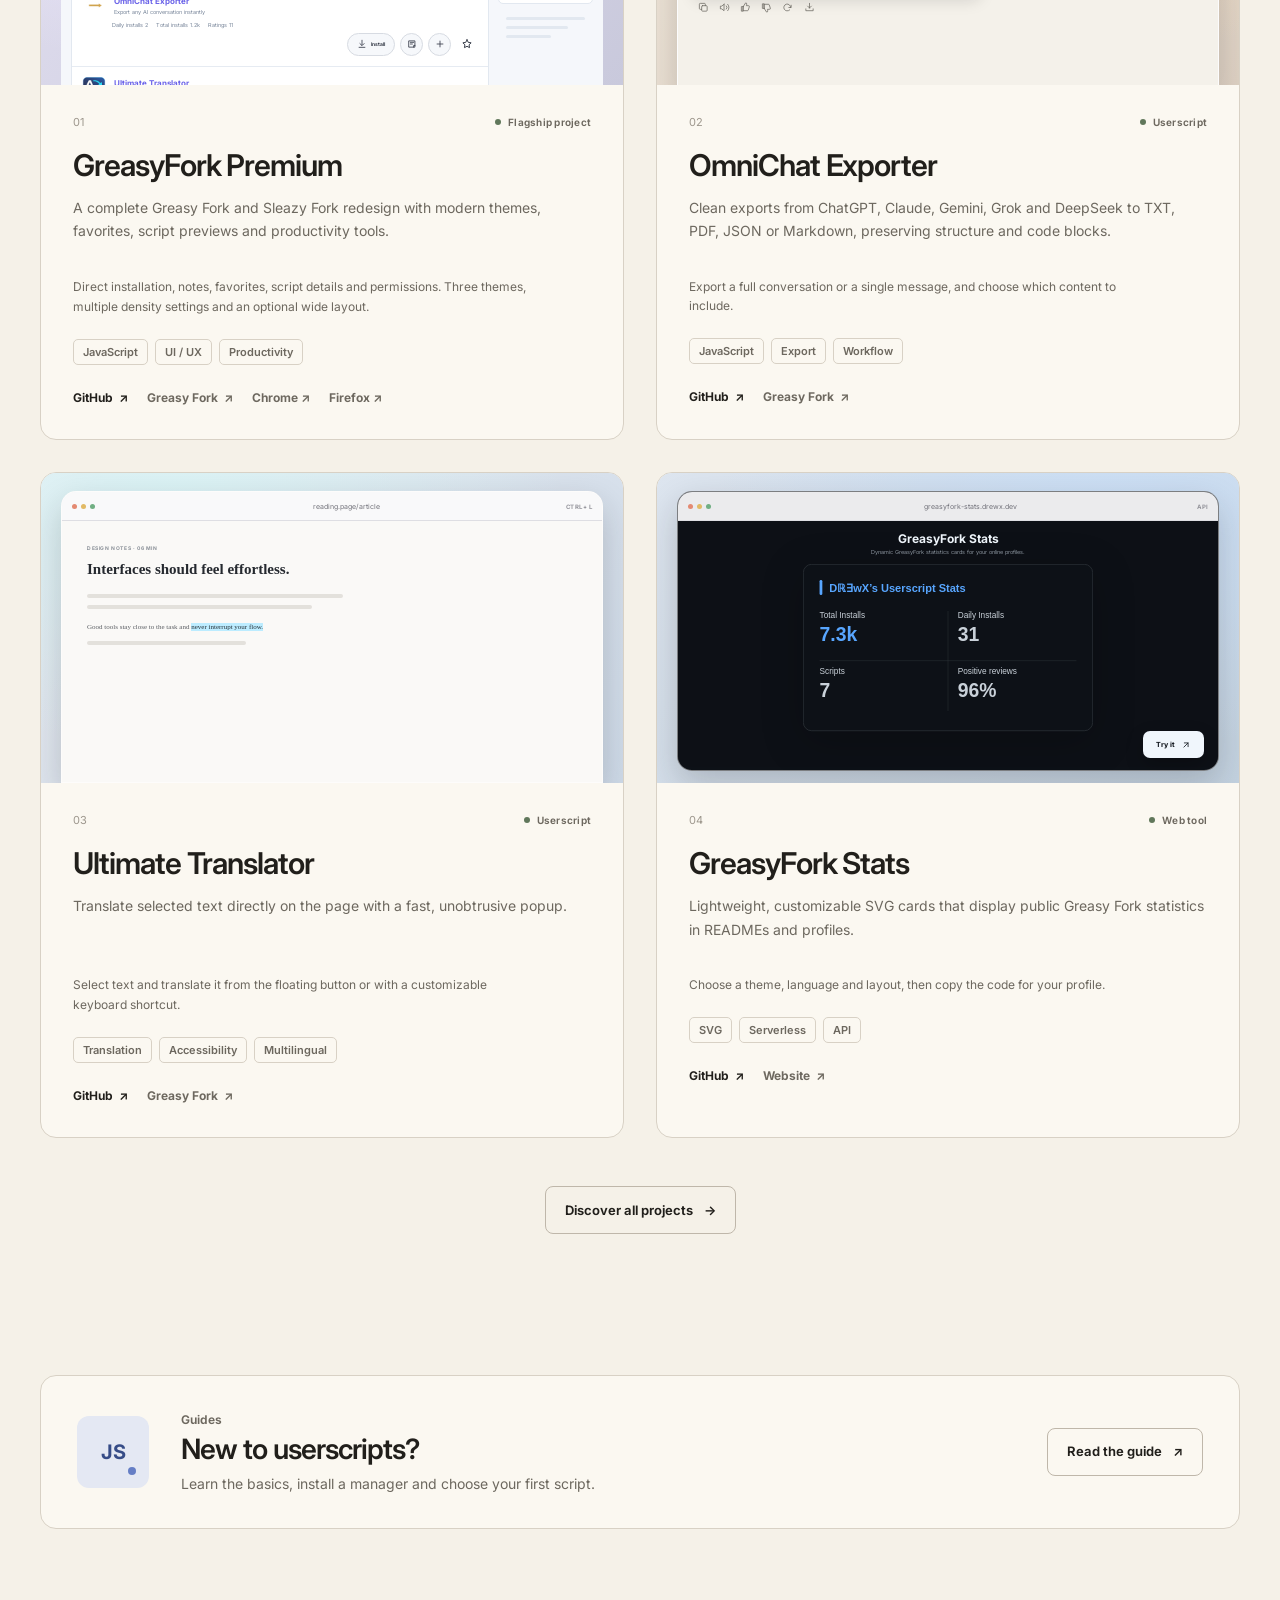
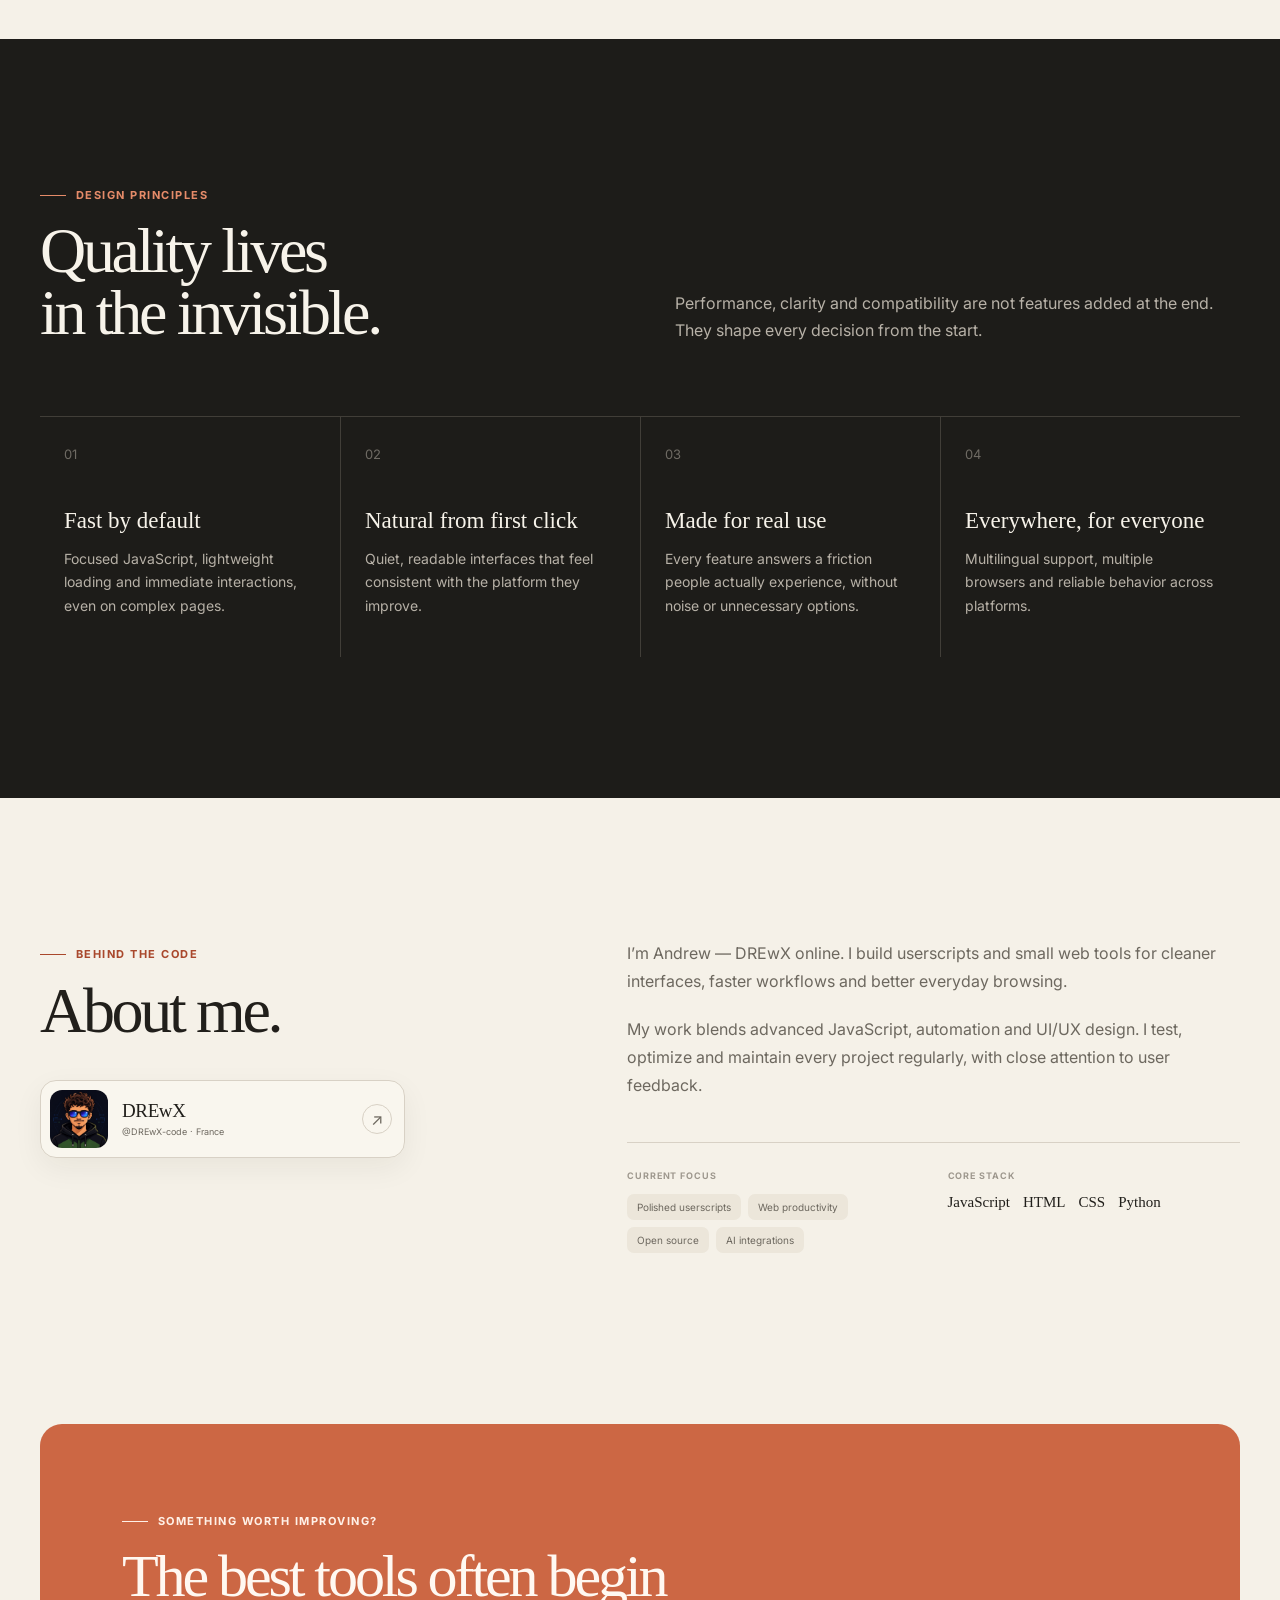
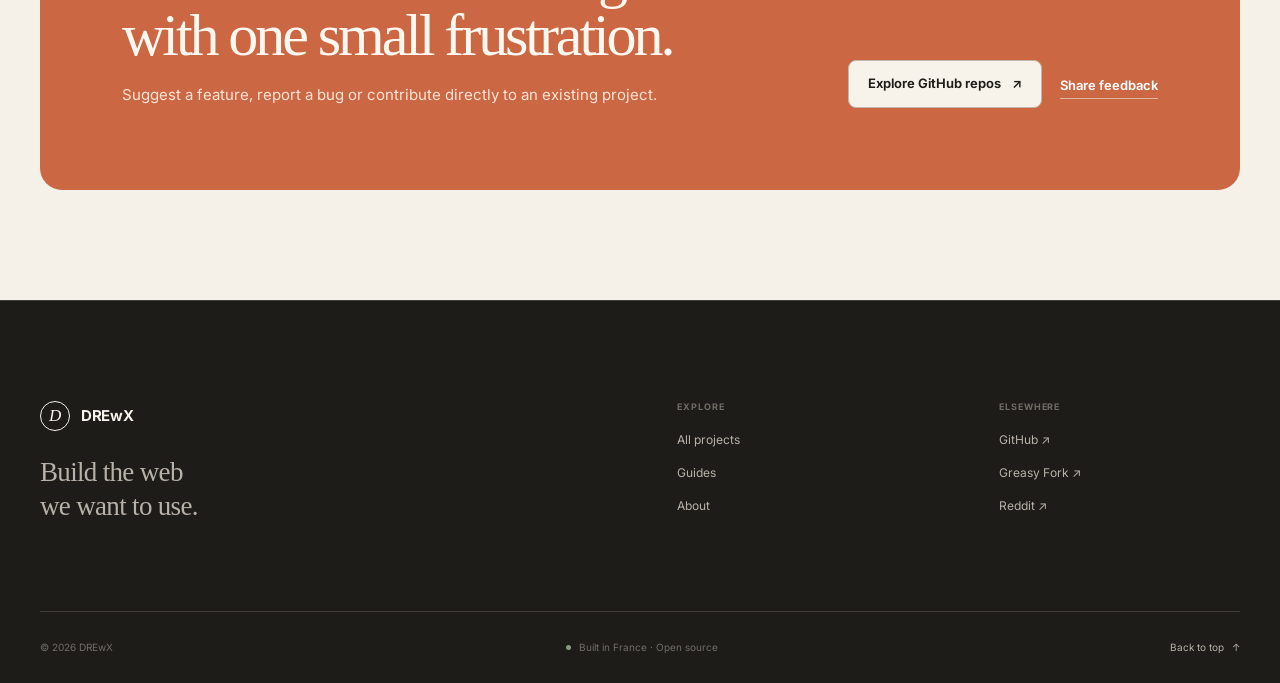
==== commit e1f0e33d: "feat: improve project details and mobile experience" ====
--- a/index.html
+++ b/index.html
@@ -97,7 +97,7 @@
     <section class="hero wrap" id="top" aria-labelledby="hero-title">
       <div class="hero-copy reveal visible">
         <span class="eyebrow" data-i18n="heroEyebrow">French Developer · Userscript Engineer</span>
-        <h1 class="display-title" id="hero-title" data-i18n-html="heroTitle">Des userscripts <em>soignés</em> pour un web plus fluide.</h1>
+        <h1 class="display-title" id="hero-title" data-i18n-html="heroTitle">Des <em class="hero-word">userscripts</em> pour un web plus fluide.</h1>
         <p data-i18n="heroCopy">Je transforme les petites frictions du navigateur en outils rapides, intuitifs et profondément intégrés à vos habitudes.</p>
         <div class="hero-actions">
           <a class="button" href="#work"><span data-i18n="heroPrimary">Explorer les projets</span><span class="arrow" aria-hidden="true">→</span></a>
@@ -110,22 +110,16 @@
         <div class="browser-window">
           <div class="browser-bar">
             <span class="browser-dot"></span><span class="browser-dot"></span><span class="browser-dot"></span>
-            <div class="address-bar"><span>current.page</span><span class="script-status" data-i18n="demoStatus">Userscript actif</span></div>
-          </div>
-          <div class="demo-body">
-            <div class="demo-kicker" data-i18n="demoKicker">Ultimate Translator</div>
-            <div class="demo-title" data-i18n="demoTitle">Comprendre devrait être instantané.</div>
-            <div class="demo-line"></div><div class="demo-line"></div><div class="demo-line"></div>
-            <span class="selected-text" data-i18n="demoSource">Select any text, anywhere.</span>
-            <div class="translation-card">
-              <div class="translation-head"><span data-i18n="demoDirection">EN → FR</span><span>Ctrl + L</span></div>
-              <p data-i18n="demoResult">Sélectionnez n’importe quel texte, où que vous soyez.</p>
-            </div>
-          </div>
-        </div>
-        <div class="floating-hint" aria-hidden="true">
-          <strong data-i18n="demoHint">Un raccourci.</strong>
-          <span data-i18n="demoHintCopy">Toutes les langues, instantanément.</span>
+            <div class="address-bar"><span>current.page</span><span class="script-status" data-i18n="heroWindowStatus">Outils pour le web</span></div>
+          </div>
+          <div class="hero-showcase">
+            <div class="hero-showcase-heading"><span class="hero-showcase-symbol" aria-hidden="true">✳</span><div><strong data-i18n="heroWindowTitle">Un navigateur à votre image.</strong><p data-i18n="heroWindowCopy">Des outils pensés pour vos habitudes.</p></div></div>
+            <div class="hero-showcase-list">
+              <div class="hero-showcase-item"><img src="assets/images/products/greasyfork-premium.png" width="144" height="144" alt=""><span><strong>GreasyFork Premium</strong><small data-i18n="heroWindowCustomize">Personnaliser son expérience</small></span><span aria-hidden="true">↗</span></div>
+              <div class="hero-showcase-item"><img src="assets/images/products/omnichat-exporter.png" width="144" height="144" alt=""><span><strong>OmniChat Exporter</strong><small data-i18n="heroWindowExport">Garder ses conversations</small></span><span aria-hidden="true">↗</span></div>
+              <div class="hero-showcase-item"><img src="assets/images/products/utst-logo.png" width="144" height="144" alt=""><span><strong>Ultimate Translator</strong><small data-i18n="heroWindowTranslate">Traduire en un instant</small></span><span aria-hidden="true">↗</span></div>
+            </div>
+          </div>
         </div>
       </div>
     </section>
@@ -190,8 +184,10 @@
               <span class="tag" data-i18n="tagProductivity">Productivité</span>
             </div>
             <div class="card-links">
-              <a href="https://github.com/DREwX-code/greasyfork-premium" target="_blank" rel="noopener noreferrer"><span data-i18n="sourceCode">Code source</span> ↗</a>
-              <a href="https://greasyfork.org/scripts/562938-greasyfork-premium" target="_blank" rel="noopener noreferrer"><span data-i18n="liveProject">Ouvrir</span> ↗</a>
+              <a href="https://github.com/DREwX-code/greasyfork-premium" target="_blank" rel="noopener noreferrer"><span>GitHub</span> ↗</a>
+              <a href="https://greasyfork.org/scripts/562938-greasyfork-premium" target="_blank" rel="noopener noreferrer"><span>Greasy Fork</span> ↗</a>
+              <a href="https://chromewebstore.google.com/detail/greasyfork-premium/ignelmkihplolallppbdppolefgkmadi" target="_blank" rel="noopener noreferrer">Chrome ↗</a>
+              <a href="https://addons.mozilla.org/firefox/addon/greasyfork-premium/" target="_blank" rel="noopener noreferrer">Firefox ↗</a>
             </div>
           </div>
         </article>
@@ -225,14 +221,15 @@
             </div>
             <h3>OmniChat Exporter</h3>
             <p data-i18n="omnichatDesc">Des exports propres de ChatGPT, Claude, Gemini, Grok et DeepSeek en TXT, PDF, JSON ou Markdown, structure et blocs de code préservés.</p>
+            <p class="project-detail" data-i18n="omnichatDetail">Exportez toute la conversation ou un seul message, avec des options pour choisir le contenu à inclure.</p>
             <div class="tag-list">
               <span class="tag">JavaScript</span>
               <span class="tag" data-i18n="tagExport">Export</span>
               <span class="tag" data-i18n="tagWorkflow">Workflow</span>
             </div>
             <div class="card-links">
-              <a href="https://github.com/DREwX-code/omnichat-exporter" target="_blank" rel="noopener noreferrer"><span data-i18n="sourceCode">Code source</span> ↗</a>
-              <a href="https://greasyfork.org/scripts/567743-omnichat-exporter-export-any-ai-chat-instantly" target="_blank" rel="noopener noreferrer"><span data-i18n="liveProject">Ouvrir</span> ↗</a>
+              <a href="https://github.com/DREwX-code/omnichat-exporter" target="_blank" rel="noopener noreferrer"><span>GitHub</span> ↗</a>
+              <a href="https://greasyfork.org/scripts/567743-omnichat-exporter-export-any-ai-chat-instantly" target="_blank" rel="noopener noreferrer"><span>Greasy Fork</span> ↗</a>
             </div>
           </div>
         </article>
@@ -256,15 +253,16 @@
               <span class="project-type" data-i18n="projectUserscript">Userscript</span>
             </div>
             <h3>Ultimate Translator</h3>
-            <p data-i18n="translatorDesc">Traduisez le texte sélectionné depuis n’importe quelle page grâce à une interface rapide, discrète et plusieurs fournisseurs de traduction.</p>
+            <p data-i18n="translatorDesc">Traduisez du texte sélectionné directement sur la page grâce à une fenêtre rapide et discrète.</p>
+            <p class="project-detail" data-i18n="translatorDetail">Sélectionnez un texte, puis traduisez-le depuis la bulle ou avec un raccourci clavier personnalisable.</p>
             <div class="tag-list">
               <span class="tag" data-i18n="tagTranslation">Traduction</span>
               <span class="tag" data-i18n="tagAccessibility">Accessibilité</span>
               <span class="tag" data-i18n="tagMultilingual">Multilingue</span>
             </div>
             <div class="card-links">
-              <a href="https://github.com/DREwX-code/Ultimate-Text-Selection-Translator" target="_blank" rel="noopener noreferrer"><span data-i18n="sourceCode">Code source</span> ↗</a>
-              <a href="https://greasyfork.org/scripts/536284-ultimate-text-selection-translator-instantly-translate-any-selected-text" target="_blank" rel="noopener noreferrer"><span data-i18n="liveProject">Ouvrir</span> ↗</a>
+              <a href="https://github.com/DREwX-code/Ultimate-Text-Selection-Translator" target="_blank" rel="noopener noreferrer"><span>GitHub</span> ↗</a>
+              <a href="https://greasyfork.org/scripts/536284-ultimate-text-selection-translator-instantly-translate-any-selected-text" target="_blank" rel="noopener noreferrer"><span>Greasy Fork</span> ↗</a>
             </div>
           </div>
         </article>
@@ -311,14 +309,15 @@
             </div>
             <h3>GreasyFork Stats</h3>
             <p data-i18n="statsDesc">Des cartes SVG légères et personnalisables pour afficher les statistiques publiques Greasy Fork dans les README et profils.</p>
+            <p class="project-detail" data-i18n="statsDetail">Choisissez un thème, une langue et une mise en page, puis copiez le code pour votre profil.</p>
             <div class="tag-list">
               <span class="tag">SVG</span>
               <span class="tag" data-i18n="tagServerless">Serverless</span>
               <span class="tag">API</span>
             </div>
             <div class="card-links">
-              <a href="https://github.com/DREwX-code/greasyfork-stats" target="_blank" rel="noopener noreferrer"><span data-i18n="sourceCode">Code source</span> ↗</a>
-              <a href="https://greasyfork-stats.drewx.dev/" target="_blank" rel="noopener noreferrer"><span data-i18n="liveProject">Ouvrir</span> ↗</a>
+              <a href="https://github.com/DREwX-code/greasyfork-stats" target="_blank" rel="noopener noreferrer"><span>GitHub</span> ↗</a>
+              <a href="https://greasyfork-stats.drewx.dev/" target="_blank" rel="noopener noreferrer"><span data-i18n="projectWebsite">Site web</span> ↗</a>
             </div>
           </div>
         </article>
--- a/assets/css/styles.css
+++ b/assets/css/styles.css
@@ -914,7 +914,6 @@
 .language-trigger:focus, .language-option:focus { outline: none; }
 .language-trigger:focus-visible, .language-option:focus-visible { outline: 2px solid var(--ink); outline-offset: 2px; }
 
-/* Product details follow the original interfaces. */
 .feature-visual::before, .feature-visual::after, .visual-aura { display: none; }
 .product-frame { box-shadow: 0 14px 34px rgba(23,25,32,.2); }
 .omni-format-menu { width: 166px; min-width: 0; border-radius: 10px; background: #111827; backdrop-filter: none; padding: 8px; }
@@ -948,7 +947,6 @@
 .translator-popover { pointer-events: none; }
 .translator-frame.is-manual-open .translator-popover { pointer-events: auto; }
 
-/* Enlarged, quiet product fragments with a single zoom interaction. */
 .feature-visual { height: 310px; }
 .product-frame { inset: 18px 20px -12px; transform-origin: 50% 52%; transition: transform .55s cubic-bezier(.2,.7,.2,1); }
 .stats-frame { bottom: 12px; }
@@ -986,7 +984,6 @@
 @keyframes omni-menu-sequence { 0%,31%{opacity:0;transform:translateY(-4px) scale(.98)} 37%,78%{opacity:1;transform:none} 83%,100%{opacity:0;transform:translateY(-4px) scale(.98)} }
 @keyframes omni-option-sequence { 0%,68%,100%{background:transparent;color:#e2e8f0} 72%,80%{background:linear-gradient(135deg,rgba(56,189,248,.2),rgba(37,99,235,.2));color:#f8fafc} }
 @keyframes omni-button-sequence { 0%,28%,82%,100%{background:transparent} 30%,34%{background:rgba(120,113,108,.12)} 84%,96%{background:rgba(34,197,94,.15)} }
-/* A restrained editorial system for the portfolio and guide. */
 .language-flag { display: block; width: 20px; height: 15px; object-fit: cover; border-radius: 2px; box-shadow: 0 0 0 1px rgba(0,0,0,.08); }
 .featured-grid { gap: 32px; }
 .feature-card { border: 1px solid var(--line); border-radius: 16px; box-shadow: none; }
@@ -1050,7 +1047,6 @@
   .guide-aside { position: static; margin-bottom: 55px; padding: 18px 0; border-block: 1px solid var(--line); }
   .guide-content section { margin-bottom: 55px; }
 }
-/* Guide chrome and more legible project directory. */
 .guide-art-bar i:nth-child(1) { background: #ff5f57; }
 .guide-art-bar i:nth-child(2) { background: #febc2e; }
 .guide-art-bar i:nth-child(3) { background: #28c840; }
@@ -1063,7 +1059,6 @@
 .directory-card .tag-list { margin-bottom: 25px; }
 .feature-body > .feature-detail { min-height: 0; margin-top: -10px; color: var(--muted); font-size: 12px; }
 
-/* The translator returns to its in-page selection and translation scene. */
 .translator-visual { display: block; padding: 0; }
 .translator-frame { background: #faf9f7; }
 .translator-handle { background: #202039; }
@@ -1081,11 +1076,9 @@
   .directory-card { padding: 24px 20px; }
   .directory-card p { min-height: 0; }
 }
-/* Keep the complete translator panel inside the animated frame. */
 .translator-frame { bottom: 20px; }
 @media (max-width: 410px) { .translator-frame { bottom: 16px; } }
 
-/* Framed product scenes; motion is started only for the hovered card. */
 .omni-app, .reader-page { min-height: calc(100% - 29px); }
 .premium-frame, .omni-frame, .translator-frame { transform-origin: 0 0; }
 .product-cursor { left: 0; top: 0; right: auto; z-index: 30; opacity: 0; }
@@ -1103,7 +1096,6 @@
 .omni-pdf-paper strong { display: block; margin-top: 10px; font-size: 6px; }
 .omni-pdf-paper p { min-height: 0; margin: 4px 0; color: #555; font-size: 7px; line-height: 1.45; }
 .omni-pdf-paper div { margin-top: 8px; padding: 8px; background: #f2f3f5; font: 6px/1.4 ui-monospace, monospace; }
-/* Match the surrounding canvas to each site while the camera moves. */
 .chat-visual, :root[data-theme="dark"] .chat-visual { background: #f4f1ea; }
 .translator-visual { background: #faf9f7; }
 :root[data-theme="dark"] .translator-visual { background: #e8e6e1; }
@@ -1290,7 +1282,6 @@
 .gf-sidebar .gf-sidebar-continuation { border: 0; background: transparent !important; padding: 5px 3px; gap: 6px; }
 .gf-sidebar-continuation i { height: 3px; border-radius: 4px; background: var(--demo-border); }
 .gf-sidebar-continuation i:nth-child(2) { width: 78%; }.gf-sidebar-continuation i:nth-child(3) { width: 57%; }
-/* Keep the stage aligned with the surrounding card in both site themes. */
 .premium-visual { height: 310px; }
 .premium-visual, :root[data-theme="dark"] .premium-visual { background: var(--paper-raised); }
 .premium-frame { border: 0; box-shadow: none; }
@@ -1298,11 +1289,9 @@
 .omni-pdf-view.is-browsable { pointer-events: auto; }
 .omni-pdf-view.is-browsable .omni-pdf-scroll { overflow-y: auto; overscroll-behavior: contain; }
 @media (max-width: 760px) { .premium-visual { height: 280px; } }
-/* Cut the translator browser at the edge of the showcase. */
 .translator-frame { border-radius: 15px 15px 0 0; }
 .reader-page mark { background-size: 100% 100%; }
 
-/* Article navigation and distinct callouts. */
 .guide-aside a[aria-current="location"] { border-color: var(--accent); color: var(--ink); font-weight: 650; }
 .guide-trust { padding: clamp(24px,4vw,36px); border: 1px solid var(--line); border-radius: 14px; background: var(--paper-raised); }
 .guide-trust-intro { display: grid; grid-template-columns: 42px 1fr; gap: 18px; align-items: start; }
@@ -1317,7 +1306,6 @@
   .guide-checklist { grid-template-columns: 1fr; gap: 18px; }
   .guide-trust-intro { grid-template-columns: 1fr; }
 }
-/* Interactive export controls are larger than the miniature animated menu. */
 .omni-format-menu.is-manual-open { width: min(220px, calc(100% - 12px)); }
 .omni-format-menu.is-manual-open .omni-menu-title { font-size: 10px; }
 .omni-format-menu.is-manual-open button { min-height: 36px; font-size: 10px; }
@@ -1344,7 +1332,6 @@
 .gf-note-panel.is-open .gf-typed-note { display: none; }
 .gf-note-panel.is-open { max-height: 90px; }
 
-/* Distinct, static backdrops for each product preview. */
 .premium-visual { background: radial-gradient(ellipse at 25% 15%, #ede7ff 0%, transparent 65%), linear-gradient(135deg, #e2dff0, #c9c9dc); }
 .chat-visual { background: radial-gradient(ellipse at 78% 10%, #f9dfbf 0%, transparent 62%), linear-gradient(135deg, #f1e8db, #dfd2c4); }
 .translator-visual { background: radial-gradient(ellipse at 22% 10%, #daf3f5 0%, transparent 62%), linear-gradient(135deg, #e7ebf1, #cedae8); }
@@ -1358,3 +1345,80 @@
 .translator-frame.is-bubble-closed .utst-selection-bubble { opacity: 0 !important; pointer-events: none; }
 .translator-frame.is-bubble-open .utst-selection-bubble { opacity: 1 !important; pointer-events: auto; transform: none !important; }
 .translation-result { overflow: auto; overflow-wrap: anywhere; }
+
+.hero-showcase { padding: 34px; }
+.hero-showcase-heading { display: flex; align-items: flex-start; gap: 15px; padding: 7px 0 30px; }
+.hero-showcase-symbol { width: 42px; height: 42px; flex: 0 0 42px; display: grid; place-items: center; border-radius: 12px; background: var(--accent-soft); color: var(--accent-strong); font-size: 24px; }
+.hero-showcase-heading strong { display: block; font: 500 24px/1.2 var(--serif); letter-spacing: -.025em; }
+.hero-showcase-heading p { margin: 7px 0 0; color: var(--muted); font-size: 12px; line-height: 1.5; }
+.hero-showcase-list { border-top: 1px solid var(--line); }
+.hero-showcase-item { display: grid; grid-template-columns: 38px minmax(0, 1fr) auto; align-items: center; gap: 13px; padding: 16px 0; border-bottom: 1px solid var(--line); }
+.hero-showcase-item img { width: 38px; height: 38px; object-fit: contain; border-radius: 9px; }
+.hero-showcase-item strong, .hero-showcase-item small { display: block; }
+.hero-showcase-item strong { color: var(--ink); font-size: 12px; font-weight: 650; }
+.hero-showcase-item small { margin-top: 4px; color: var(--muted); font-size: 11px; }
+.hero-showcase-item > span:last-child { color: var(--faint); font-size: 15px; }
+@media (max-width: 760px) {
+  .hero-showcase { padding: 24px; }
+  .hero-showcase-heading { padding-bottom: 24px; }
+  .hero-showcase-heading strong { font-size: 22px; }
+  .guide-aside { position: sticky; top: var(--mobile-panel-top); z-index: 20; display: flex; align-items: center; gap: 8px; margin: 0 -15px 32px; padding: 10px 15px; overflow-x: auto; overscroll-behavior-x: contain; border: 0; border-bottom: 1px solid var(--line); background: var(--paper); scrollbar-width: thin; }
+  .guide-aside span { flex: none; margin: 0 4px 0 0; }
+  .guide-aside a { flex: 0 0 auto; max-width: 220px; padding: 7px 10px; border: 1px solid var(--line); border-radius: 7px; background: var(--paper-raised); font-size: 12px; line-height: 1.3; white-space: nowrap; }
+  .guide-aside a[aria-current="location"] { border-color: var(--accent); }
+  .guide-content section { scroll-margin-top: 145px; }
+}
+
+.hero-word { display: inline-block; color: var(--accent); overflow-wrap: anywhere; }
+.guide-aside summary { list-style: none; cursor: default; }
+.guide-aside summary::-webkit-details-marker { display: none; }
+.guide-aside summary > span { display: block; }
+.guide-aside summary > strong { display: none; }
+.guide-aside nav { display: grid; gap: 16px; }
+@media (max-width: 760px) {
+  .hero h1 { font-size: clamp(43px, 13vw, 64px); }
+  .hero-showcase { padding: 20px; }
+  .hero-showcase-heading { gap: 12px; }
+  .hero-showcase-item { grid-template-columns: 34px minmax(0, 1fr) auto; gap: 10px; }
+  .hero-showcase-item img { width: 34px; height: 34px; }
+  .guide-aside { display: block; overflow: visible; padding: 0 15px; }
+  .guide-aside summary { min-height: 48px; display: flex; align-items: center; gap: 10px; cursor: pointer; }
+  .guide-aside summary > span { margin: 0; flex: none; }
+  .guide-aside summary > strong { display: block; flex: 1; min-width: 0; overflow: hidden; color: var(--ink); font-size: 12px; font-weight: 600; text-overflow: ellipsis; white-space: nowrap; }
+  .guide-aside summary::after { content: '⌄'; color: var(--muted); font-size: 20px; }
+  .guide-aside[open] summary::after { transform: rotate(180deg); }
+  .guide-aside nav { display: grid; gap: 4px; max-height: min(45vh, 310px); overflow-y: auto; padding: 0 0 12px; }
+  .guide-aside a { display: block; max-width: none; white-space: normal; }
+}
+
+.card-links { flex-wrap: wrap; row-gap: 12px; }
+.feature-body > .project-detail, .directory-card .project-detail { min-height: 0; margin-top: -10px; color: var(--muted); font-size: 12px; line-height: 1.65; }
+
+/* Project details */
+body.project-dialog-open { overflow: hidden; }
+.directory-card { cursor: pointer; }
+.directory-arrow { font-size: 23px; font-weight: 400; line-height: 1; cursor: pointer; }
+.directory-arrow:hover { transform: none; }
+.project-dialog { width: min(900px, calc(100% - 32px)); max-height: min(90dvh, 900px); box-sizing: border-box; padding: 0; overflow: auto; border: 1px solid var(--line); border-radius: 18px; background: var(--paper-raised); color: var(--ink); box-shadow: var(--shadow-lg); }
+.project-dialog::backdrop { background: rgba(15, 15, 16, .64); }
+.project-dialog-header { position: sticky; top: 0; z-index: 2; display: flex; align-items: center; justify-content: space-between; padding: 16px 28px; border-bottom: 1px solid var(--line); background: var(--paper-raised); }
+.project-dialog-kicker { color: var(--muted); font-size: 12px; font-weight: 600; }
+.project-dialog-close { width: 38px; height: 38px; display: grid; place-items: center; border: 1px solid var(--line); border-radius: 50%; background: transparent; color: var(--ink); font-size: 24px; cursor: pointer; }
+.project-dialog-body { padding: 32px; }
+.project-dialog-intro { max-width: 700px; }
+.project-dialog-intro h2 { margin: 0 0 12px; font: 600 clamp(28px, 4vw, 40px)/1.15 var(--sans); letter-spacing: -.04em; }
+.project-dialog-intro p { margin: 0; color: var(--muted); font-size: 15px; line-height: 1.7; }
+.project-dialog-image { display: grid; place-items: center; margin-top: 28px; padding: 18px; overflow: hidden; border: 1px solid var(--line); border-radius: 12px; background: var(--paper-soft); }
+.project-dialog-image[hidden] { display: none; }
+.project-dialog-image img { display: block; width: auto; max-width: 100%; max-height: 420px; object-fit: contain; border-radius: 6px; }
+.project-dialog-content { padding-top: 28px; }
+.project-dialog-content h3 { margin: 0 0 14px; font-size: 16px; }
+.project-dialog-content ul { display: grid; gap: 10px; margin: 0 0 26px; padding-left: 20px; color: var(--muted); font-size: 14px; line-height: 1.6; }
+.project-dialog-actions { padding-top: 20px; border-top: 1px solid var(--line); }
+.project-dialog-actions a { min-height: 40px; font-size: 13px; }
+@media (max-width: 760px) {
+  .project-dialog { width: calc(100% - 20px); max-height: 90dvh; }
+  .project-dialog-header { padding: 12px 20px; }
+  .project-dialog-body { padding: 24px 20px; }
+  .project-dialog-image { padding: 10px; }
+}
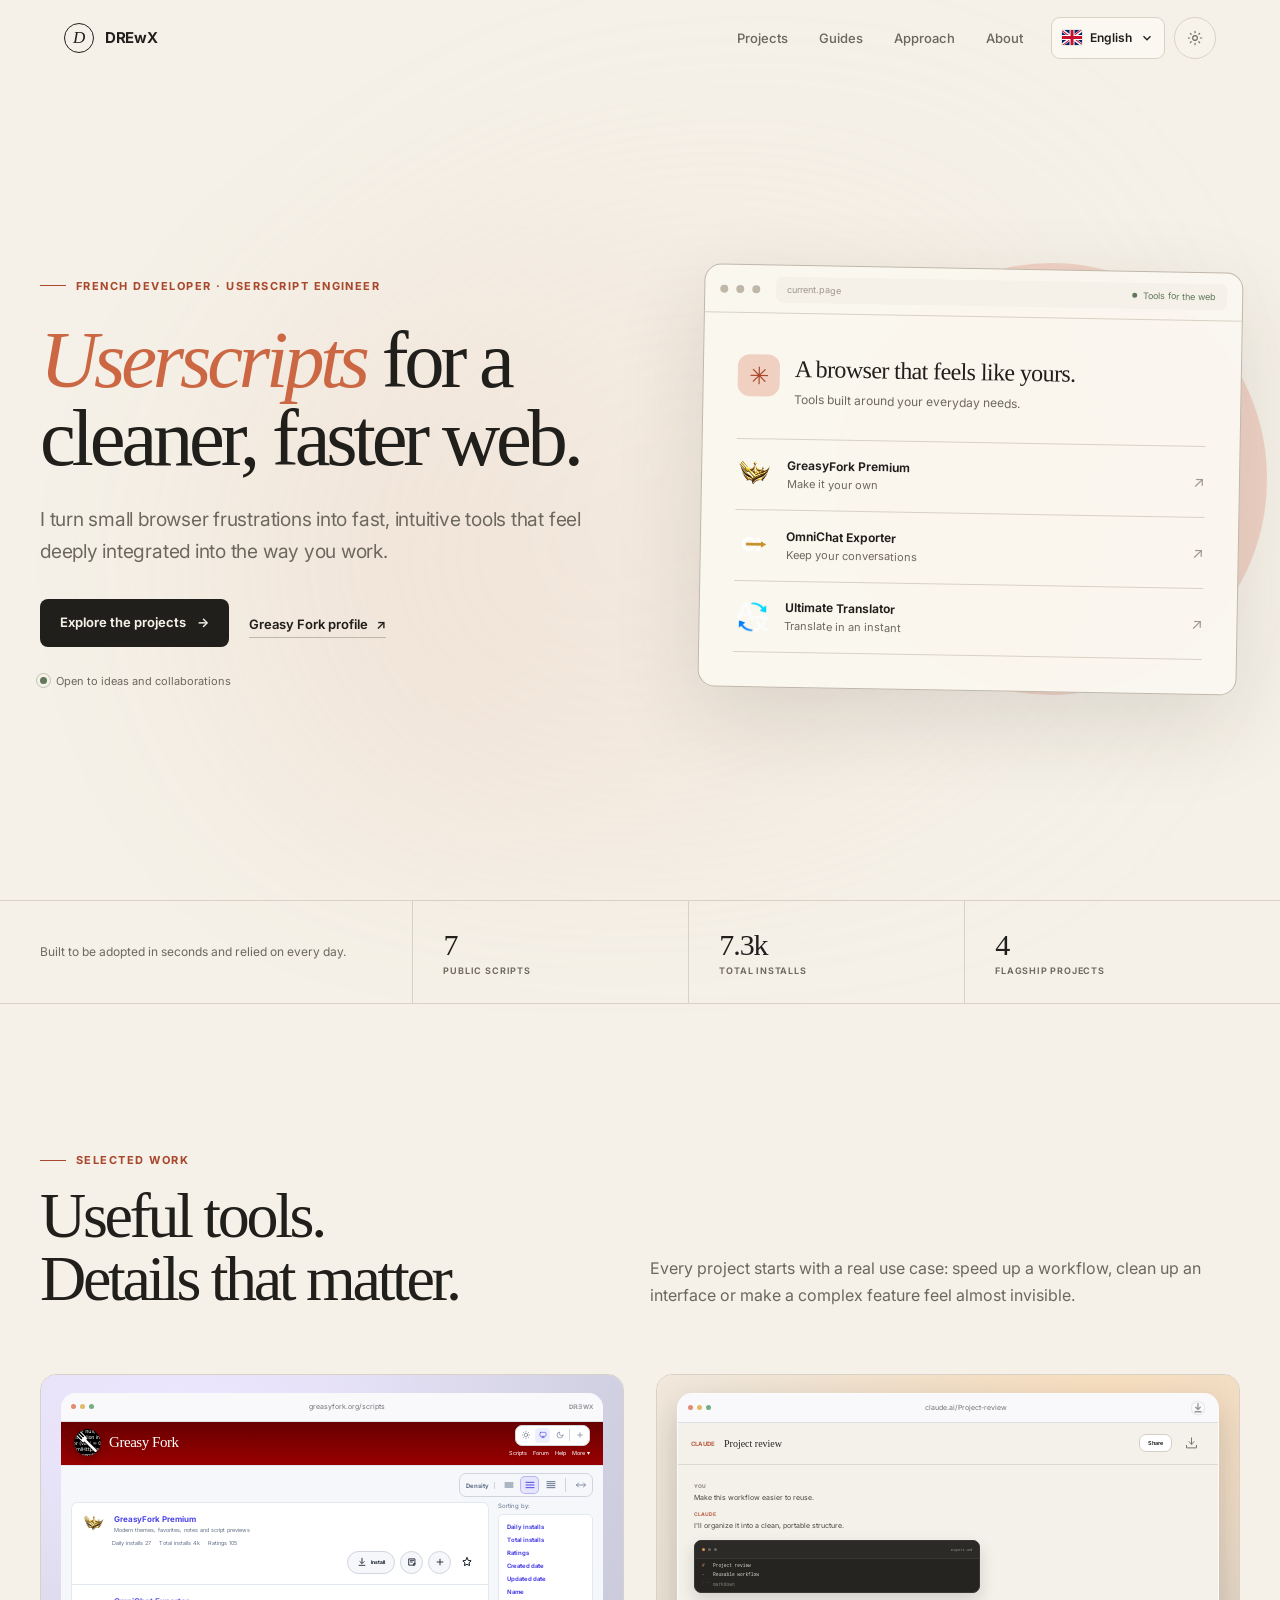
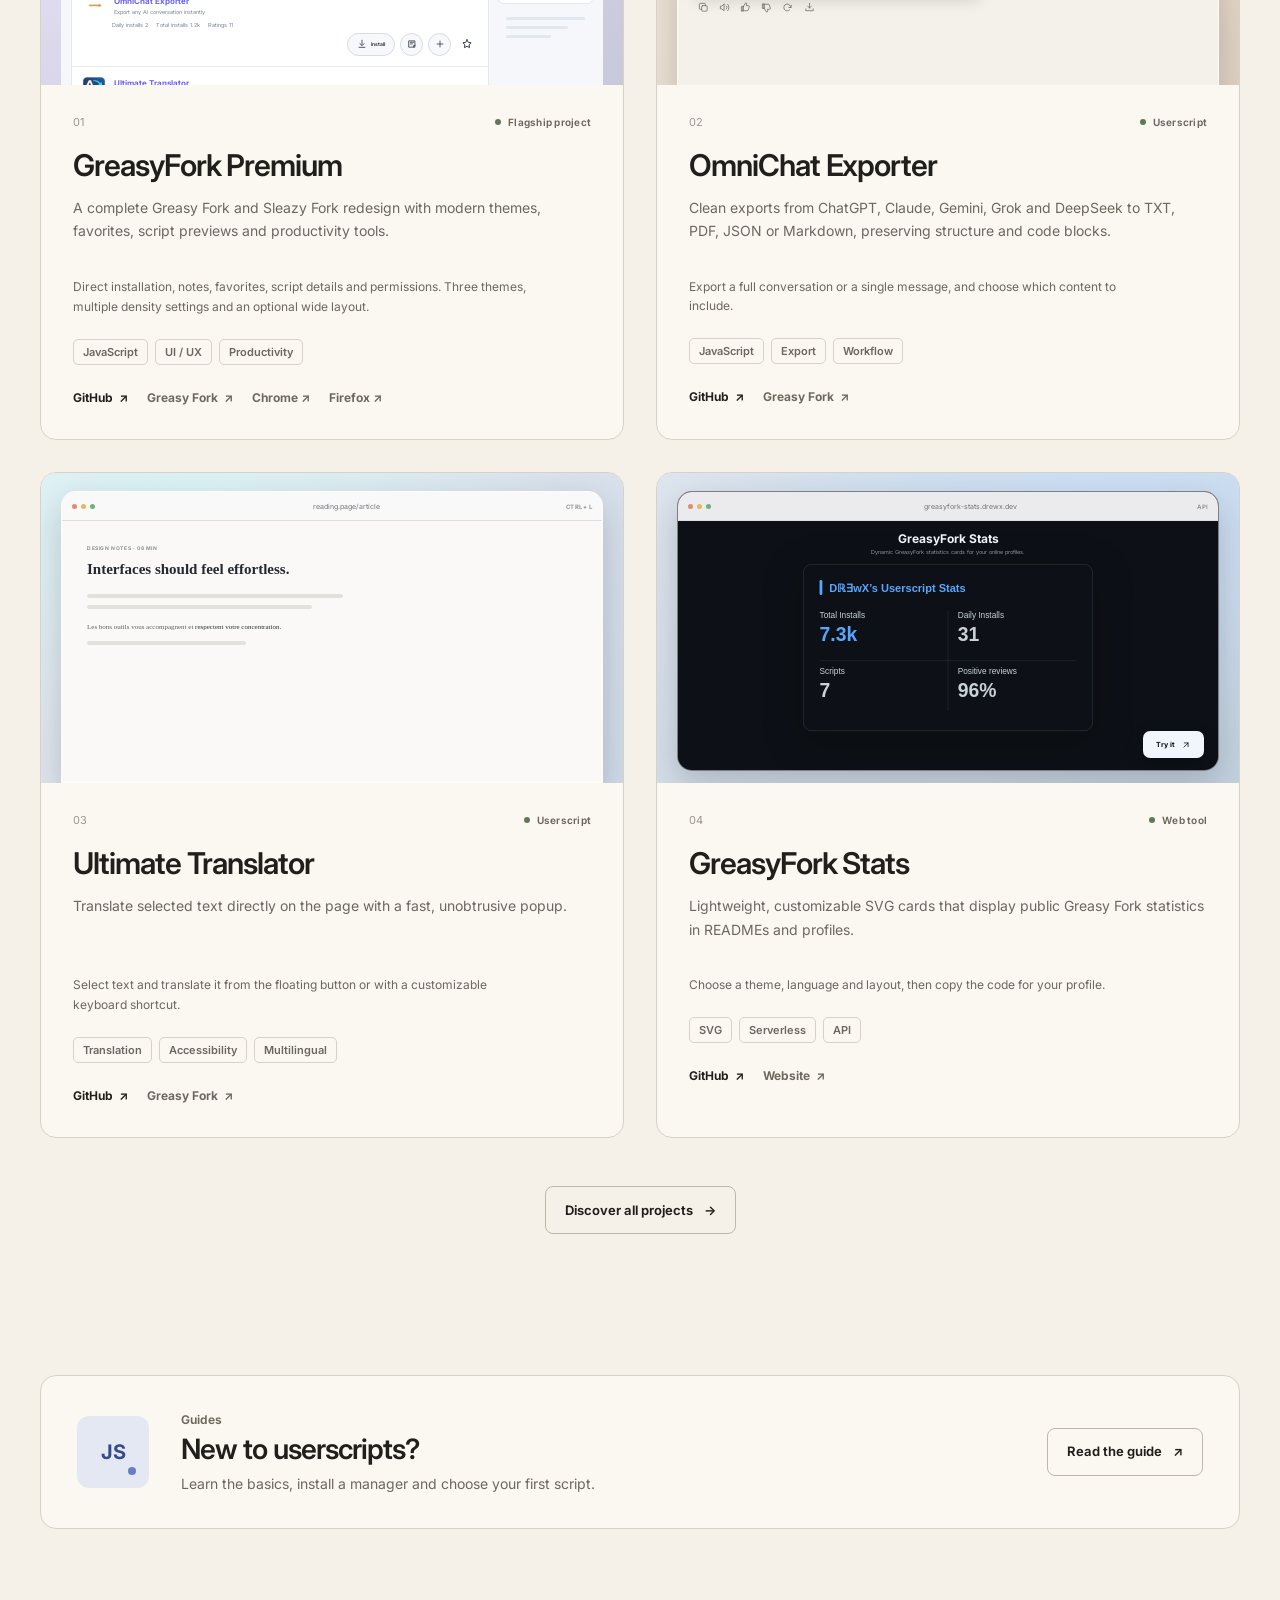
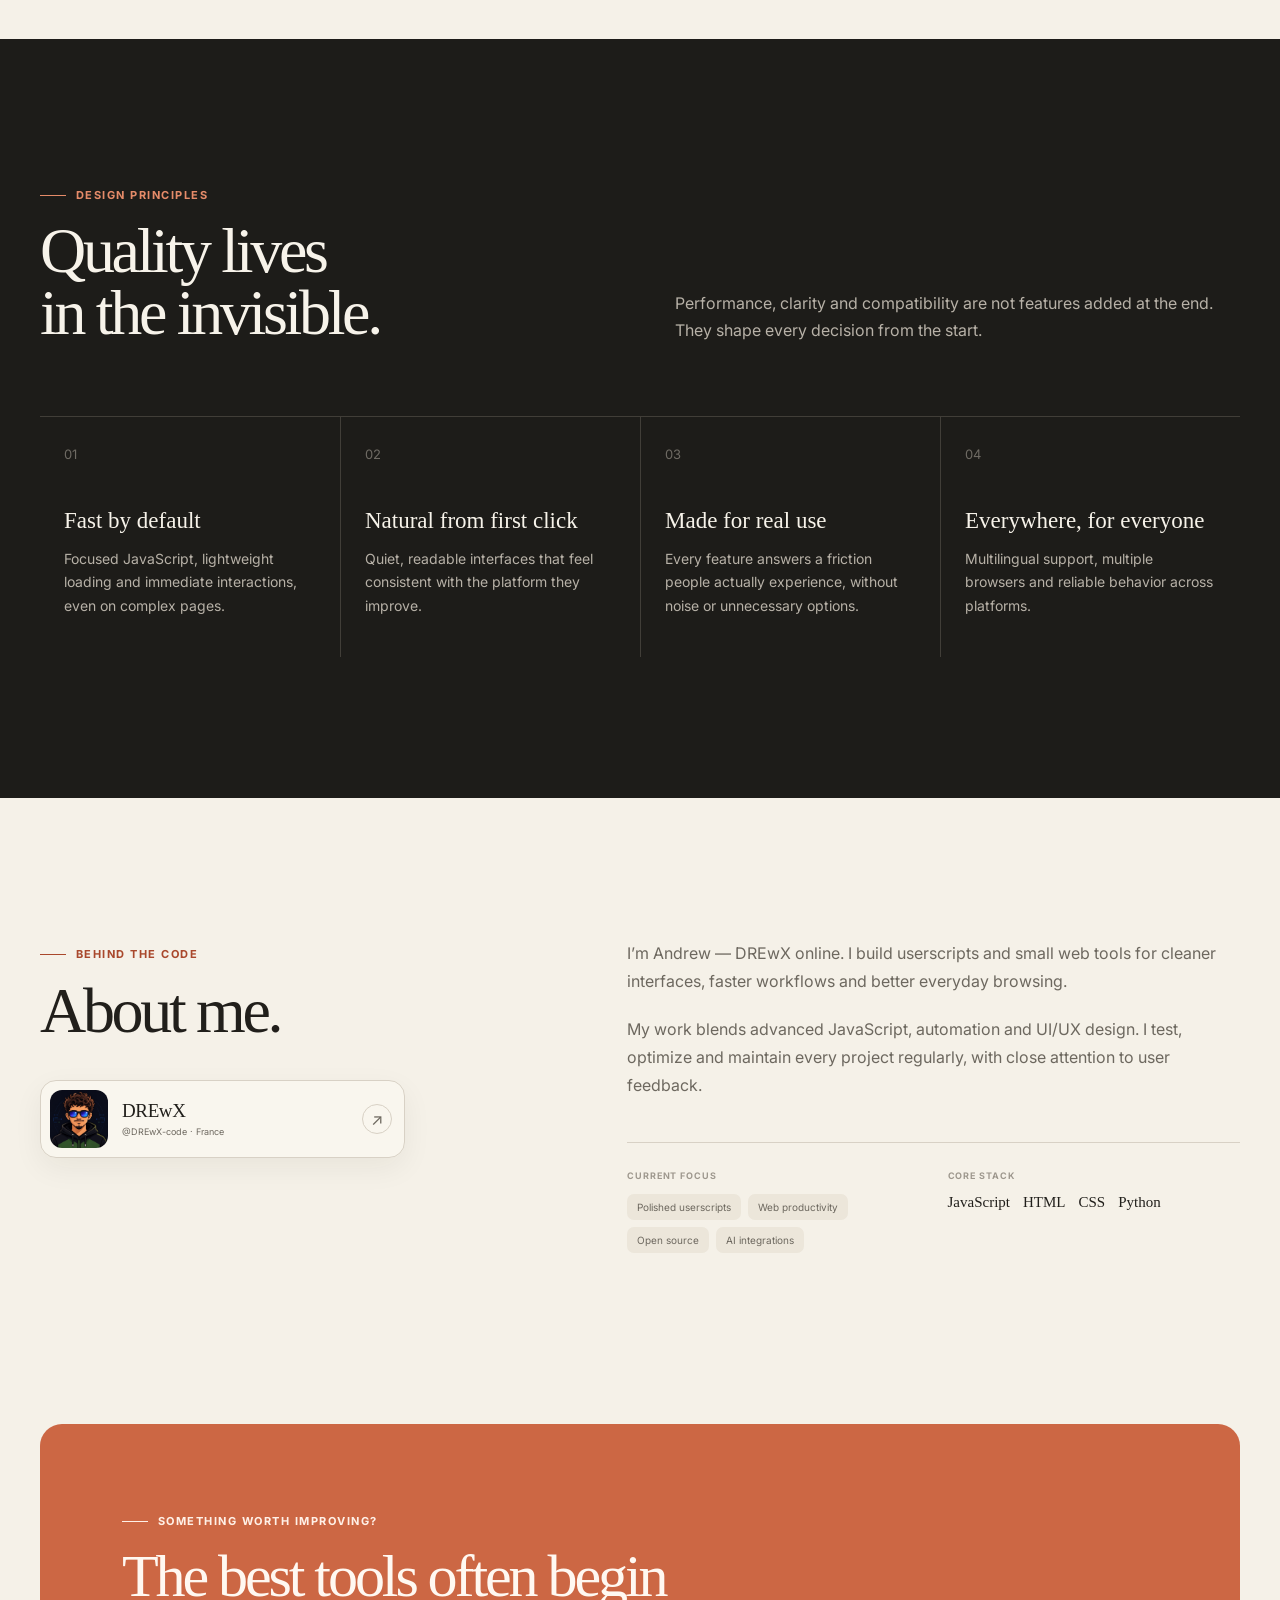
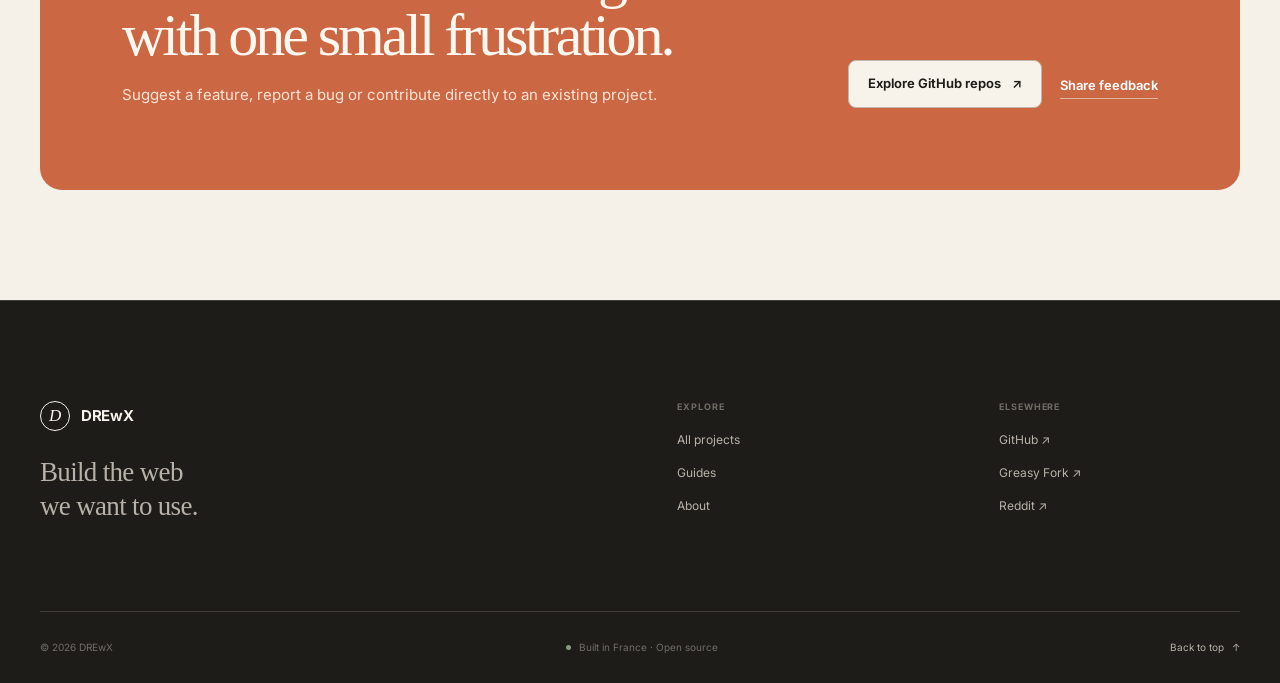
==== commit 8ad50859: "fix: keep UTST demo panel open during interactions" ====
--- a/index.html
+++ b/index.html
@@ -34,7 +34,7 @@
   <link rel="preconnect" href="https://fonts.googleapis.com">
   <link rel="preconnect" href="https://fonts.gstatic.com" crossorigin>
   <link href="https://fonts.googleapis.com/css2?family=Inter:wght@400;520;600;650;720&display=swap" rel="stylesheet">
-  <link rel="stylesheet" href="assets/css/styles.css">
+  <link rel="stylesheet" href="assets/css/styles.css?v=9fea118772c4">
   <script type="application/ld+json">
     {
       "@context": "https://schema.org",
@@ -239,13 +239,14 @@
             <div class="visual-aura"></div>
             <div class="product-frame translator-frame" data-product-scene>
               <div class="product-toolbar"><span class="window-dots"><i></i><i></i><i></i></span><span class="product-address">reading.page/article</span><span class="toolbar-action">Ctrl + L</span></div>
-              <div class="reader-page"><span class="reader-kicker">DESIGN NOTES · 06 MIN</span><strong>Interfaces should feel effortless.</strong><i></i><i></i><p>Good tools stay close to the task and <mark>never interrupt your flow.</mark></p><i class="short"></i>
+              <div class="reader-page"><span class="reader-kicker">DESIGN NOTES · 06 MIN</span><strong>Interfaces should feel effortless.</strong><i></i><i></i><p data-i18n-html="utstExampleSource">Good tools stay close to the task and <mark>never interrupt your flow.</mark></p><i class="short"></i>
                 <div class="utst-selection-bubble"><button class="utst-bubble-close" type="button" data-demo-action="utst-bubble-close" data-i18n-aria="demoClose" aria-label="Fermer">×</button><i></i><button class="utst-bubble-action" type="button" data-demo-action="utst-open" data-i18n-aria="demoTranslate" aria-label="Traduire"><svg viewBox="0 0 24 24"><path d="M5 8l6 6"></path><path d="M4 14l6-6 2-3"></path><path d="M2 5h12"></path><path d="M7 2h1"></path><path d="M22 22l-5-10-5 10"></path><path d="M14 18h6"></path></svg></button></div>
               </div>
-              <div class="translator-popover"><div class="translator-handle"><img src="assets/images/products/utst-logo.png" width="144" height="144" alt=""><span>UTST</span></div><span class="utst-close-button"><svg viewBox="0 0 24 24"><path d="M18 6 6 18M6 6l12 12"></path></svg></span><div class="language-row"><span>Detect (English) <b>⌄</b></span><i>⇄</i><span>French <b>⌄</b></span></div><div class="translation-result" aria-live="polite">ne jamais interrompre votre flux.</div><div class="translation-tools"><div class="utst-microphone" aria-hidden="true"><svg viewBox="0 0 24 24"><rect x="9" y="3" width="6" height="11" rx="3"></rect><path d="M5 11a7 7 0 0 0 14 0M12 18v3M8 21h8"></path></svg></div><span><svg viewBox="0 0 24 24"><path d="M11 5 6 9H2v6h4l5 4V5z"></path><path d="M19.07 4.93a10 10 0 0 1 0 14.14"></path><path d="M15.54 8.46a5 5 0 0 1 0 7.07"></path></svg></span><span class="utst-copy-button"><svg viewBox="0 0 24 24"><rect x="9" y="9" width="13" height="13" rx="2" ry="2"></rect><path d="M5 15H4a2 2 0 0 1-2-2V4a2 2 0 0 1 2-2h9a2 2 0 0 1 2 2v1"></path></svg></span><span><svg viewBox="0 0 24 24"><polyline points="15 3 21 3 21 9"></polyline><polyline points="9 21 3 21 3 15"></polyline><line x1="21" y1="3" x2="14" y2="10"></line><line x1="3" y1="21" x2="10" y2="14"></line></svg></span><span><svg viewBox="0 0 24 24"><path d="M12 15.5C13.933 15.5 15.5 13.933 15.5 12C15.5 10.067 13.933 8.5 12 8.5C10.067 8.5 8.5 10.067 8.5 12C8.5 13.933 10.067 15.5 12 15.5Z"></path><path d="M19.4 15C19.2669 15.3016 19.2272 15.6362 19.286 15.9606C19.3448 16.285 19.4995 16.5843 19.73 16.82L19.79 16.88C19.976 17.0657 20.1235 17.2863 20.2241 17.5291C20.3248 17.7719 20.3766 18.0322 20.3766 18.295C20.3766 18.5578 20.3248 18.8181 20.2241 19.0609C20.1235 19.3037 19.976 19.5243 19.79 19.71C19.6043 19.896 19.3837 20.0435 19.1409 20.1441C18.8981 20.2448 18.6378 20.2966 18.375 20.2966C18.1122 20.2966 17.8519 20.2448 17.6091 20.1441C17.3663 20.0435 17.1457 19.896 16.96 19.71L16.9 19.65C16.6643 19.4195 16.365 19.2648 16.0406 19.206C15.7162 19.1472 15.3816 19.1869 15.08 19.32C14.7842 19.4468 14.532 19.6572 14.3543 19.9255C14.1766 20.1938 14.0813 20.5082 14.08 20.83V21C14.08 21.5304 13.8693 22.0391 13.4942 22.4142C13.1191 22.7893 12.6104 23 12.08 23C11.5496 23 11.0409 22.7893 10.6658 22.4142C10.2907 22.0391 10.08 21.5304 10.08 21V20.91C10.0723 20.579 9.96512 20.258 9.77251 19.9887C9.5799 19.7194 9.31074 19.5143 9 19.4C8.69838 19.2669 8.36381 19.2272 8.03941 19.286C7.71502 19.3448 7.41568 19.4995 7.18 19.73L7.12 19.79C6.93425 19.976 6.71368 20.1235 6.47088 20.2241C6.22808 20.3248 5.96783 20.3766 5.705 20.3766C5.44217 20.3766 5.18192 20.3248 4.93912 20.2241C4.69632 20.1235 4.47575 19.976 4.29 19.79C4.10405 19.6043 3.95653 19.3837 3.85588 19.1409C3.75523 18.8981 3.70343 18.6378 3.70343 18.375C3.70343 18.1122 3.75523 17.8519 3.85588 17.6091C3.95653 17.3663 4.10405 17.1457 4.29 16.96L4.35 16.9C4.58054 16.6643 4.73519 16.365 4.794 16.0406C4.85282 15.7162 4.81312 15.3816 4.68 15.08C4.55324 14.7842 4.34276 14.532 4.07447 14.3543C3.80618 14.1766 3.49179 14.0813 3.17 14.08H3C2.46957 14.08 1.96086 13.8693 1.58579 13.4942C1.21071 13.1191 1 12.6104 1 12.08C1 11.5496 1.21071 11.0409 1.58579 10.6658C1.96086 10.2907 2.46957 10.08 3 10.08H3.09C3.42099 10.0723 3.742 9.96512 4.0113 9.77251C4.28059 9.5799 4.48572 9.31074 4.6 9C4.73312 8.69838 4.77282 8.36381 4.714 8.03941C4.65519 7.71502 4.50054 7.41568 4.27 7.18L4.21 7.12C4.02405 6.93425 3.87653 6.71368 3.77588 6.47088C3.67523 6.22808 3.62343 5.96783 3.62343 5.705C3.62343 5.44217 3.67523 5.18192 3.77588 4.93912C3.87653 4.69632 4.02405 4.47575 4.21 4.29C4.39575 4.10405 4.61632 3.95653 4.85912 3.85588C5.10192 3.75523 5.36217 3.70343 5.625 3.70343C5.88783 3.70343 6.14808 3.75523 6.39088 3.85588C6.63368 3.95653 6.85425 4.10405 7.04 4.29L7.1 4.35C7.33568 4.58054 7.63502 4.73519 7.95941 4.794C8.28381 4.85282 8.61838 4.81312 8.92 4.68H9C9.29577 4.55324 9.54802 4.34276 9.72569 4.07447C9.90337 3.80618 9.99872 3.49179 10 3.17V3C10 2.46957 10.2107 1.96086 10.5858 1.58579C10.9609 1.21071 11.4696 1 12 1C12.5304 1 13.0391 1.21071 13.4142 1.58579C13.7893 1.96086 14 2.46957 14 3V3.09C14.0013 3.41179 14.0966 3.72618 14.2743 3.99447C14.452 4.26276 14.7042 4.47324 15 4.6C15.3016 4.73312 15.6362 4.77282 15.9606 4.714C16.285 4.65519 16.5843 4.50054 16.82 4.27L16.88 4.21C17.0657 4.02405 17.2863 3.87653 17.5291 3.77588C17.7719 3.67523 18.0322 3.62343 18.295 3.62343C18.5578 3.62343 18.8181 3.67523 19.0609 3.77588C19.3037 3.87653 19.5243 4.02405 19.71 4.21C19.896 4.39575 20.0435 4.61632 20.1441 4.85912C20.2448 5.10192 20.2966 5.36217 20.2966 5.625C20.2966 5.88783 20.2448 6.14808 20.1441 6.39088C20.0435 6.63368 19.896 6.85425 19.71 7.04L19.65 7.1C19.4195 7.33568 19.2648 7.63502 19.206 7.95941C19.1472 8.28381 19.1869 8.61838 19.32 8.92V9C19.4468 9.29577 19.6572 9.54802 19.9255 9.72569C20.1938 9.90337 20.5082 9.99872 20.83 10H21C21.5304 10 22.0391 10.2107 22.4142 10.5858C22.7893 10.9609 23 11.4696 23 12C23 12.5304 22.7893 13.0391 22.4142 13.4142C22.0391 13.7893 21.5304 14 21 14H20.91C20.5882 14.0013 20.2738 14.0966 20.0055 14.2743C19.7372 14.452 19.5268 14.7042 19.4 15Z"></path></svg></span></div></div>
+              <div class="translator-popover"><div class="translator-handle"><img src="assets/images/products/utst-logo.png" width="144" height="144" alt=""><span>UTST</span></div><span class="utst-close-button"><svg viewBox="0 0 24 24"><path d="M18 6 6 18M6 6l12 12"></path></svg></span><div class="utst-settings-panel" hidden><div class="utst-settings-heading"><button type="button" data-demo-action="utst-settings-close" aria-label="Back" data-i18n-aria="utstBack">‹</button><strong data-i18n="demoSettings">Paramètres</strong></div><div class="utst-settings-section" data-i18n="utstLanguages">Langues</div><label><span data-i18n="utstTargetLanguage">Langue de traduction</span><select disabled><option data-utst-settings-target>Français</option></select></label><label><span data-i18n="utstInterfaceLanguage">Langue de l’interface</span><select disabled><option data-utst-settings-interface>Français</option></select></label><div class="utst-settings-section" data-i18n="utstAppearance">Apparence</div><label><span data-i18n="utstThemeLabel">Thème</span><div class="utst-theme-picker"><button class="utst-theme-trigger" type="button" data-demo-action="utst-theme-toggle" aria-expanded="false" aria-haspopup="listbox"><span class="utst-theme-label"><i class="utst-theme-swatch" data-swatch="blue"></i><span data-utst-theme-current>Bleu</span></span><span aria-hidden="true">⌄</span></button><div class="utst-theme-menu" role="listbox" hidden><button type="button" role="option" data-demo-action="utst-theme" data-utst-theme="blue" aria-selected="true"><span class="utst-theme-label"><i class="utst-theme-swatch" data-swatch="blue"></i><span data-i18n="utstThemeBlue">Bleu</span></span><b aria-hidden="true">✓</b></button><button type="button" role="option" data-demo-action="utst-theme" data-utst-theme="dark" aria-selected="false"><span class="utst-theme-label"><i class="utst-theme-swatch" data-swatch="dark"></i><span data-i18n="utstThemeDark">Sombre</span></span><b aria-hidden="true">✓</b></button><button type="button" role="option" data-demo-action="utst-theme" data-utst-theme="light" aria-selected="false"><span class="utst-theme-label"><i class="utst-theme-swatch" data-swatch="light"></i><span data-i18n="utstThemeLight">Clair</span></span><b aria-hidden="true">✓</b></button></div></div></label><div class="utst-settings-section" data-i18n="utstShortcut">Raccourci</div><button type="button" disabled>Ctrl + L</button><div class="utst-settings-section" data-i18n="utstBubble">Bulle de sélection</div><label class="utst-settings-toggle"><span data-i18n="utstBubbleEnabled">Afficher la bulle</span><input type="checkbox" checked disabled></label></div><div class="language-row"><span><i data-utst-source-label>Detect (English)</i><b>⌄</b></span><i>⇄</i><span><i data-utst-target-label>French</i><b>⌄</b></span></div><div class="translation-result" aria-live="polite" data-i18n="utstExampleTranslation">ne jamais interrompre votre flux.</div><div class="translation-tools"><div class="utst-microphone" aria-hidden="true"><svg viewBox="0 0 24 24"><rect x="9" y="3" width="6" height="11" rx="3"></rect><path d="M5 11a7 7 0 0 0 14 0M12 18v3M8 21h8"></path></svg></div><span><svg viewBox="0 0 24 24"><path d="M11 5 6 9H2v6h4l5 4V5z"></path><path d="M19.07 4.93a10 10 0 0 1 0 14.14"></path><path d="M15.54 8.46a5 5 0 0 1 0 7.07"></path></svg></span><span class="utst-copy-button"><svg viewBox="0 0 24 24"><rect x="9" y="9" width="13" height="13" rx="2" ry="2"></rect><path d="M5 15H4a2 2 0 0 1-2-2V4a2 2 0 0 1 2-2h9a2 2 0 0 1 2 2v1"></path></svg></span><span class="utst-panel-button"><svg viewBox="0 0 24 24"><rect x="3" y="4" width="18" height="16" rx="2"></rect><path d="M15 4v16"></path></svg></span><span><svg viewBox="0 0 24 24"><path d="M12 15.5C13.933 15.5 15.5 13.933 15.5 12C15.5 10.067 13.933 8.5 12 8.5C10.067 8.5 8.5 10.067 8.5 12C8.5 13.933 10.067 15.5 12 15.5Z"></path><path d="M19.4 15C19.2669 15.3016 19.2272 15.6362 19.286 15.9606C19.3448 16.285 19.4995 16.5843 19.73 16.82L19.79 16.88C19.976 17.0657 20.1235 17.2863 20.2241 17.5291C20.3248 17.7719 20.3766 18.0322 20.3766 18.295C20.3766 18.5578 20.3248 18.8181 20.2241 19.0609C20.1235 19.3037 19.976 19.5243 19.79 19.71C19.6043 19.896 19.3837 20.0435 19.1409 20.1441C18.8981 20.2448 18.6378 20.2966 18.375 20.2966C18.1122 20.2966 17.8519 20.2448 17.6091 20.1441C17.3663 20.0435 17.1457 19.896 16.96 19.71L16.9 19.65C16.6643 19.4195 16.365 19.2648 16.0406 19.206C15.7162 19.1472 15.3816 19.1869 15.08 19.32C14.7842 19.4468 14.532 19.6572 14.3543 19.9255C14.1766 20.1938 14.0813 20.5082 14.08 20.83V21C14.08 21.5304 13.8693 22.0391 13.4942 22.4142C13.1191 22.7893 12.6104 23 12.08 23C11.5496 23 11.0409 22.7893 10.6658 22.4142C10.2907 22.0391 10.08 21.5304 10.08 21V20.91C10.0723 20.579 9.96512 20.258 9.77251 19.9887C9.5799 19.7194 9.31074 19.5143 9 19.4C8.69838 19.2669 8.36381 19.2272 8.03941 19.286C7.71502 19.3448 7.41568 19.4995 7.18 19.73L7.12 19.79C6.93425 19.976 6.71368 20.1235 6.47088 20.2241C6.22808 20.3248 5.96783 20.3766 5.705 20.3766C5.44217 20.3766 5.18192 20.3248 4.93912 20.2241C4.69632 20.1235 4.47575 19.976 4.29 19.79C4.10405 19.6043 3.95653 19.3837 3.85588 19.1409C3.75523 18.8981 3.70343 18.6378 3.70343 18.375C3.70343 18.1122 3.75523 17.8519 3.85588 17.6091C3.95653 17.3663 4.10405 17.1457 4.29 16.96L4.35 16.9C4.58054 16.6643 4.73519 16.365 4.794 16.0406C4.85282 15.7162 4.81312 15.3816 4.68 15.08C4.55324 14.7842 4.34276 14.532 4.07447 14.3543C3.80618 14.1766 3.49179 14.0813 3.17 14.08H3C2.46957 14.08 1.96086 13.8693 1.58579 13.4942C1.21071 13.1191 1 12.6104 1 12.08C1 11.5496 1.21071 11.0409 1.58579 10.6658C1.96086 10.2907 2.46957 10.08 3 10.08H3.09C3.42099 10.0723 3.742 9.96512 4.0113 9.77251C4.28059 9.5799 4.48572 9.31074 4.6 9C4.73312 8.69838 4.77282 8.36381 4.714 8.03941C4.65519 7.71502 4.50054 7.41568 4.27 7.18L4.21 7.12C4.02405 6.93425 3.87653 6.71368 3.77588 6.47088C3.67523 6.22808 3.62343 5.96783 3.62343 5.705C3.62343 5.44217 3.67523 5.18192 3.77588 4.93912C3.87653 4.69632 4.02405 4.47575 4.21 4.29C4.39575 4.10405 4.61632 3.95653 4.85912 3.85588C5.10192 3.75523 5.36217 3.70343 5.625 3.70343C5.88783 3.70343 6.14808 3.75523 6.39088 3.85588C6.63368 3.95653 6.85425 4.10405 7.04 4.29L7.1 4.35C7.33568 4.58054 7.63502 4.73519 7.95941 4.794C8.28381 4.85282 8.61838 4.81312 8.92 4.68H9C9.29577 4.55324 9.54802 4.34276 9.72569 4.07447C9.90337 3.80618 9.99872 3.49179 10 3.17V3C10 2.46957 10.2107 1.96086 10.5858 1.58579C10.9609 1.21071 11.4696 1 12 1C12.5304 1 13.0391 1.21071 13.4142 1.58579C13.7893 1.96086 14 2.46957 14 3V3.09C14.0013 3.41179 14.0966 3.72618 14.2743 3.99447C14.452 4.26276 14.7042 4.47324 15 4.6C15.3016 4.73312 15.6362 4.77282 15.9606 4.714C16.285 4.65519 16.5843 4.50054 16.82 4.27L16.88 4.21C17.0657 4.02405 17.2863 3.87653 17.5291 3.77588C17.7719 3.67523 18.0322 3.62343 18.295 3.62343C18.5578 3.62343 18.8181 3.67523 19.0609 3.77588C19.3037 3.87653 19.5243 4.02405 19.71 4.21C19.896 4.39575 20.0435 4.61632 20.1441 4.85912C20.2448 5.10192 20.2966 5.36217 20.2966 5.625C20.2966 5.88783 20.2448 6.14808 20.1441 6.39088C20.0435 6.63368 19.896 6.85425 19.71 7.04L19.65 7.1C19.4195 7.33568 19.2648 7.63502 19.206 7.95941C19.1472 8.28381 19.1869 8.61838 19.32 8.92V9C19.4468 9.29577 19.6572 9.54802 19.9255 9.72569C20.1938 9.90337 20.5082 9.99872 20.83 10H21C21.5304 10 22.0391 10.2107 22.4142 10.5858C22.7893 10.9609 23 11.4696 23 12C23 12.5304 22.7893 13.0391 22.4142 13.4142C22.0391 13.7893 21.5304 14 21 14H20.91C20.5882 14.0013 20.2738 14.0966 20.0055 14.2743C19.7372 14.452 19.5268 14.7042 19.4 15Z"></path></svg></span></div></div>
+              <div class="utst-side-panel" aria-hidden="true" inert><div class="utst-side-header"><strong>UTST</strong><button type="button" data-demo-action="utst-panel-close" data-i18n-aria="demoClose" aria-label="Fermer">×</button></div><div class="utst-side-body"><label data-i18n="utstSourceText">Texte original</label><div class="utst-side-source"></div><div class="utst-side-actions"><button type="button" disabled data-i18n-aria="utstDictate" aria-label="Dicter"><svg viewBox="0 0 24 24" aria-hidden="true"><rect x="9" y="3" width="6" height="11" rx="3"></rect><path d="M5 11a7 7 0 0 0 14 0M12 18v3M8 21h8"></path></svg></button><button type="button" data-demo-action="utst-side-copy-source" data-i18n-aria="demoCopy" aria-label="Copier"><svg viewBox="0 0 24 24" aria-hidden="true"><rect x="9" y="9" width="13" height="13" rx="2"></rect><path d="M5 15H4a2 2 0 0 1-2-2V4a2 2 0 0 1 2-2h9a2 2 0 0 1 2 2v1"></path></svg></button><button type="button" disabled data-i18n-aria="demoListen" aria-label="Écouter"><svg viewBox="0 0 24 24" aria-hidden="true"><path d="M11 5 6 9H2v6h4l5 4V5z"></path><path d="M16 8.5a5 5 0 0 1 0 7"></path><path d="M19 5a10 10 0 0 1 0 14"></path></svg></button></div><label data-i18n="utstTranslatedText">Traduction</label><div class="utst-side-result"></div><div class="utst-side-actions"><button type="button" disabled data-i18n-aria="demoListen" aria-label="Écouter"><svg viewBox="0 0 24 24" aria-hidden="true"><path d="M11 5 6 9H2v6h4l5 4V5z"></path><path d="M16 8.5a5 5 0 0 1 0 7"></path><path d="M19 5a10 10 0 0 1 0 14"></path></svg></button><button type="button" data-demo-action="utst-side-copy-result" data-i18n-aria="demoCopy" aria-label="Copier"><svg viewBox="0 0 24 24" aria-hidden="true"><rect x="9" y="9" width="13" height="13" rx="2"></rect><path d="M5 15H4a2 2 0 0 1-2-2V4a2 2 0 0 1 2-2h9a2 2 0 0 1 2 2v1"></path></svg></button></div></div></div>
               <span class="utst-text-cursor" aria-hidden="true">Ⅰ</span><span class="product-cursor translator-cursor"><svg viewBox="0 0 24 24"><path d="M5 3l13 9-6 1.4 3.4 5.5-2.8 1.7-3.2-5.5L5 19V3Z"></path></svg></span>
             </div>
-            <div class="motion-captions" aria-hidden="true"><span data-motion-caption="motionSelect" data-i18n="motionSelect">Sélectionner un texte</span><span data-motion-caption="motionTranslate" data-i18n="motionTranslate">Traduire sans quitter la page</span></div>
+            <div class="motion-captions" aria-hidden="true"><span data-motion-caption="motionSelect" data-i18n="motionSelect">Sélectionner un texte</span><span data-motion-caption="motionTranslate" data-i18n="motionTranslate">Traduire sans quitter la page</span><span data-motion-caption="motionPanel" data-i18n="motionPanel">Ouvrir le panneau</span></div>
           </div>
           <div class="feature-body">
             <div class="feature-top">
@@ -407,9 +408,9 @@
     <div class="footer-bottom wrap"><span>© <span data-year></span> DREwX</span><span class="footer-status" data-i18n="footerStatus">Construit en France · Open source</span><a class="back-to-top" href="#top"><span data-i18n="footerTop">Retour en haut</span><span aria-hidden="true">↑</span></a></div>
   </footer>
 
-  <script defer src="assets/js/translations.js"></script>
-  <script defer src="assets/js/main.js"></script>
-  <script defer src="assets/js/product-motion.js"></script>
-  <script defer src="assets/js/omni-demo.js"></script>
+  <script defer src="assets/js/translations.js?v=ae8f4bbee8cc"></script>
+  <script defer src="assets/js/main.js?v=b97494b81ca3"></script>
+  <script defer src="assets/js/product-motion.js?v=e2a5f5dec246"></script>
+  <script defer src="assets/js/omni-demo.js?v=1d8938566f5b"></script>
 </body>
 </html>
--- a/assets/css/styles.css
+++ b/assets/css/styles.css
@@ -1290,7 +1290,7 @@
 .omni-pdf-view.is-browsable .omni-pdf-scroll { overflow-y: auto; overscroll-behavior: contain; }
 @media (max-width: 760px) { .premium-visual { height: 280px; } }
 .translator-frame { border-radius: 15px 15px 0 0; }
-.reader-page mark { background-size: 100% 100%; }
+.reader-page mark { background-size: 0% 100%; }
 
 .guide-aside a[aria-current="location"] { border-color: var(--accent); color: var(--ink); font-weight: 650; }
 .guide-trust { padding: clamp(24px,4vw,36px); border: 1px solid var(--line); border-radius: 14px; background: var(--paper-raised); }
@@ -1422,3 +1422,80 @@
   .project-dialog-body { padding: 24px 20px; }
   .project-dialog-image { padding: 10px; }
 }
+
+/* UTST preview controls */
+.translator-frame.is-manual-open .translator-handle { touch-action: none; cursor: grab; }
+.translator-frame.is-manual-open .translator-handle:active { cursor: grabbing; }
+.translation-tools [aria-disabled="true"] { cursor: default; opacity: .55; }
+.utst-settings-panel { margin-bottom: 8px; padding: 8px; border: 1px solid rgba(255,255,255,.18); border-radius: 6px; background: rgba(255,255,255,.06); color: inherit; font: 500 7px/1.4 var(--sans); }
+.utst-settings-panel[hidden] { display: none; }
+.utst-settings-panel strong, .utst-settings-panel > span { display: block; margin-bottom: 5px; }
+.utst-theme-options { display: flex; gap: 4px; }
+.utst-theme-options button { flex: 1; padding: 5px 2px; border: 1px solid rgba(255,255,255,.2); border-radius: 4px; background: transparent; color: inherit; font: inherit; cursor: pointer; }
+.utst-theme-options button[aria-pressed="true"] { border-color: #55bfe9; background: rgba(70,170,230,.2); }
+.translator-popover[data-utst-theme="dark"], .translator-popover[data-utst-theme="dark"] .translator-handle { background: #252528; }
+.translator-popover[data-utst-theme="light"], .translator-popover[data-utst-theme="light"] .translator-handle { background: #f3f4f6; color: #222631; }
+.translator-popover[data-utst-theme="light"] .translation-result, .translator-popover[data-utst-theme="light"] .language-row span { background: #fff; color: #222631; border-color: #cfd3da; }
+.translator-popover[data-utst-theme="light"] .translation-tools span, .translator-popover[data-utst-theme="light"] .utst-microphone { color: #394257; }
+.translator-popover[data-utst-theme="light"] .utst-settings-panel, .translator-popover[data-utst-theme="light"] .utst-theme-options button { border-color: #bfc5cf; }
+
+.translator-frame.is-demo-ready .translator-popover { pointer-events: auto; }
+.translator-popover { max-height: calc(100% - 8px); overflow-y: auto; }
+
+.language-row span > i { overflow: hidden; font-style: normal; text-overflow: ellipsis; white-space: nowrap; }
+.utst-settings-panel { max-height: 165px; overflow-y: auto; padding: 0 3px 8px; border: 0; background: transparent; }
+.utst-settings-heading { display: flex; align-items: center; gap: 6px; margin-bottom: 8px; }
+.utst-settings-heading button { padding: 0; border: 0; background: none; color: inherit; font-size: 16px; cursor: pointer; }
+.utst-settings-heading strong { margin: 0; font-size: 9px; }
+.utst-settings-section { margin: 9px 0 5px; color: #a7b0cf; font-weight: 700; }
+.utst-settings-panel label { display: grid; gap: 3px; margin-bottom: 6px; }
+.utst-settings-panel select, .utst-settings-panel > button { width: 100%; padding: 5px; border: 1px solid rgba(255,255,255,.18); border-radius: 5px; background: #38384f; color: #fff; font: inherit; }
+.utst-settings-panel select:disabled, .utst-settings-panel > button:disabled { opacity: .55; }
+.utst-settings-toggle { grid-template-columns: 1fr auto; align-items: center; }
+.translator-frame.is-settings-open .language-row, .translator-frame.is-settings-open .translation-result, .translator-frame.is-settings-open .translation-tools { display: none; }
+.translator-popover[data-utst-theme="light"] .utst-settings-panel select, .translator-popover[data-utst-theme="light"] .utst-settings-panel > button { background: #fff; color: #222631; border-color: #cfd3da; }
+.utst-copy-success, .utst-copy-success svg { color: #65d89b !important; stroke: #65d89b !important; }
+.utst-side-panel { position: absolute; z-index: 8; top: 29px; right: 0; bottom: 0; width: 62%; display: flex; flex-direction: column; padding: 12px; overflow: auto; border-left: 1px solid rgba(255,255,255,.15); background: #202039; color: #f4f4fa; box-shadow: -8px 0 25px #0003; opacity: 0; pointer-events: none; }
+.utst-side-header { display: flex; align-items: center; justify-content: space-between; padding-bottom: 9px; border-bottom: 1px solid #ffffff22; font: 700 10px/1 var(--sans); }
+.utst-side-header button { border: 0; background: none; color: #ff6b6b; font-size: 20px; line-height: 1; cursor: pointer; }
+.utst-side-body { display: grid; gap: 6px; padding-top: 12px; font: 500 8px/1.5 var(--sans); }
+.utst-side-body label { color: #b7bce0; }
+.utst-side-source, .utst-side-result { min-height: 58px; padding: 9px; border: 1px solid #ffffff28; border-radius: 7px; background: #ffffff0c; overflow-wrap: anywhere; }
+.translator-frame.is-side-open .translator-popover { opacity: 0 !important; pointer-events: none !important; }
+.translator-frame.is-side-open .utst-side-panel { opacity: 1 !important; pointer-events: auto; }
+.translator-frame.is-demo-ready .utst-side-panel { pointer-events: auto; }
+@media (max-width: 760px) { .utst-side-panel { width: 72%; } }
+
+.utst-side-panel[data-utst-theme="dark"] { background: #252528; }
+.utst-side-panel[data-utst-theme="light"] { background: #f3f4f6; color: #222631; border-color: #cfd3da; }
+.utst-side-panel[data-utst-theme="light"] .utst-side-source, .utst-side-panel[data-utst-theme="light"] .utst-side-result { background: #fff; border-color: #cfd3da; }
+.utst-side-panel[data-utst-theme="light"] .utst-side-body label { color: #4a5568; }
+
+.utst-settings-panel label { margin-bottom: 4px; }
+.utst-settings-panel select, .utst-settings-panel > button { padding-block: 3px; }
+
+/* The miniature popup keeps the same size in translation and settings views. */
+.translator-popover { height: min(194px, calc(100% - 37px)); max-height: calc(100% - 37px); overflow: hidden; }
+.utst-settings-panel { height: 100%; max-height: none; overflow-y: auto; }
+.utst-theme-picker { position: relative; }
+.utst-theme-trigger, .utst-theme-menu button { width: 100%; display: flex; align-items: center; justify-content: space-between; gap: 5px; padding: 5px 7px; border: 1px solid #ffffff2a; border-radius: 6px; background: #ffffff14; color: inherit; font: inherit; text-align: left; cursor: pointer; }
+.utst-theme-label { min-width: 0; display: inline-flex; align-items: center; gap: 6px; }
+.utst-theme-swatch { width: 9px; height: 9px; flex: 0 0 9px; border: 1px solid #7db7ff; border-radius: 50%; background: linear-gradient(135deg, #3b82f6, #2563eb); }
+.utst-theme-swatch[data-swatch="dark"] { border-color: #475569; background: #111827; }
+.utst-theme-swatch[data-swatch="light"] { border-color: #cbd5e1; background: #f8fafc; }
+.utst-theme-menu { display: grid; gap: 4px; margin-top: 4px; padding: 5px; border: 1px solid #ffffff2a; border-radius: 7px; background: #171729; }
+.utst-theme-menu[hidden] { display: none; }
+.utst-theme-menu button[aria-selected="true"] { border-color: #70aaf5; background: #34588755; }
+.utst-theme-menu button b { visibility: hidden; color: #82bcff; }
+.utst-theme-menu button[aria-selected="true"] b { visibility: visible; }
+.translator-popover[data-utst-theme="light"] .utst-theme-trigger, .translator-popover[data-utst-theme="light"] .utst-theme-menu button { border-color: #cbd5e1; background: #fff; color: #222631; }
+.translator-popover[data-utst-theme="light"] .utst-theme-menu { border-color: #cbd5e1; background: #f3f4f6; }
+.translator-popover[data-utst-theme="light"] .utst-theme-menu button[aria-selected="true"] { border-color: #2d5cbe; background: #e6efff; }
+.utst-side-panel { width: 42%; padding: 9px; }
+.utst-side-body { gap: 4px; padding-top: 8px; }
+.utst-side-source, .utst-side-result { min-height: 38px; padding: 6px; }
+.utst-side-actions { display: flex; gap: 4px; justify-content: flex-end; }
+.utst-side-actions button { width: 18px; height: 18px; display: grid; place-items: center; padding: 2px; border: 0; background: transparent; color: inherit; cursor: pointer; }
+.utst-side-actions button:disabled { opacity: .5; cursor: default; }
+.utst-side-actions svg { width: 12px; height: 12px; fill: none; stroke: currentColor; stroke-width: 2; stroke-linecap: round; stroke-linejoin: round; }
+@media (max-width: 760px) { .utst-side-panel { width: 48%; } }
